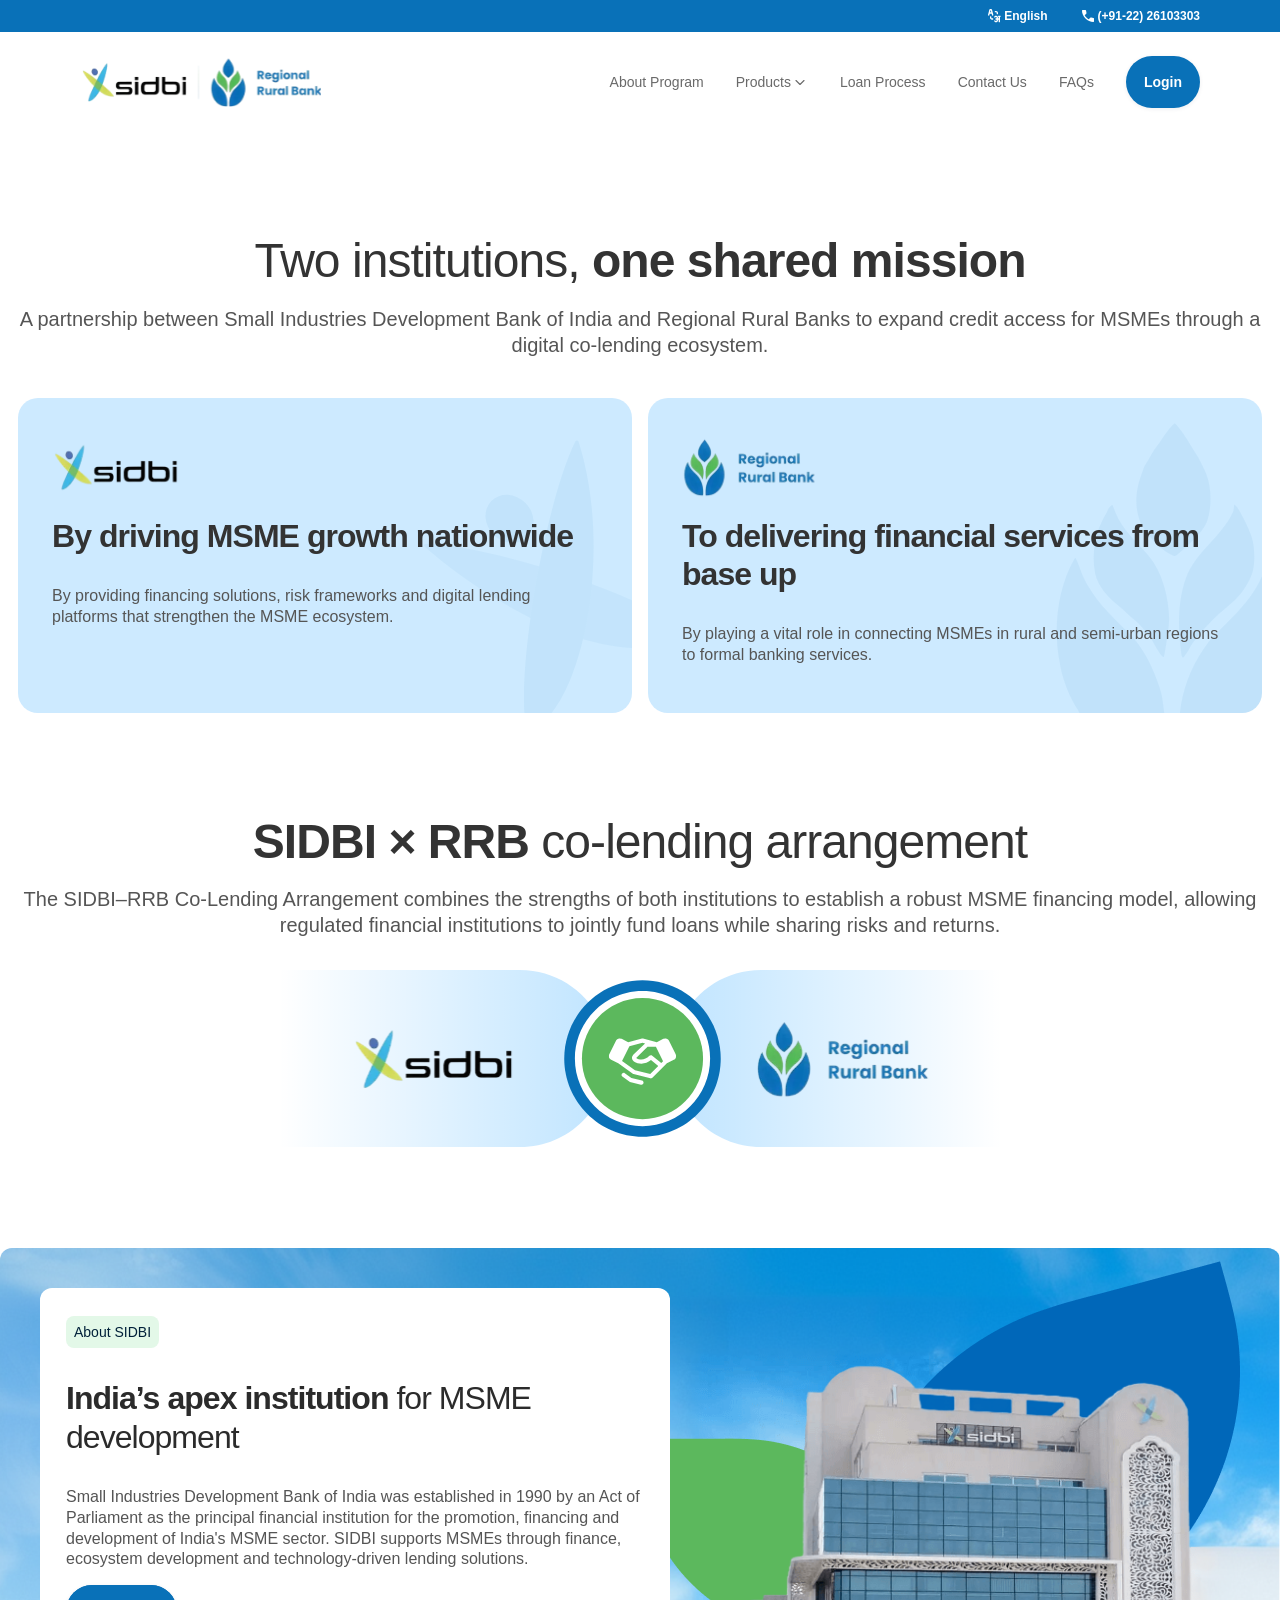
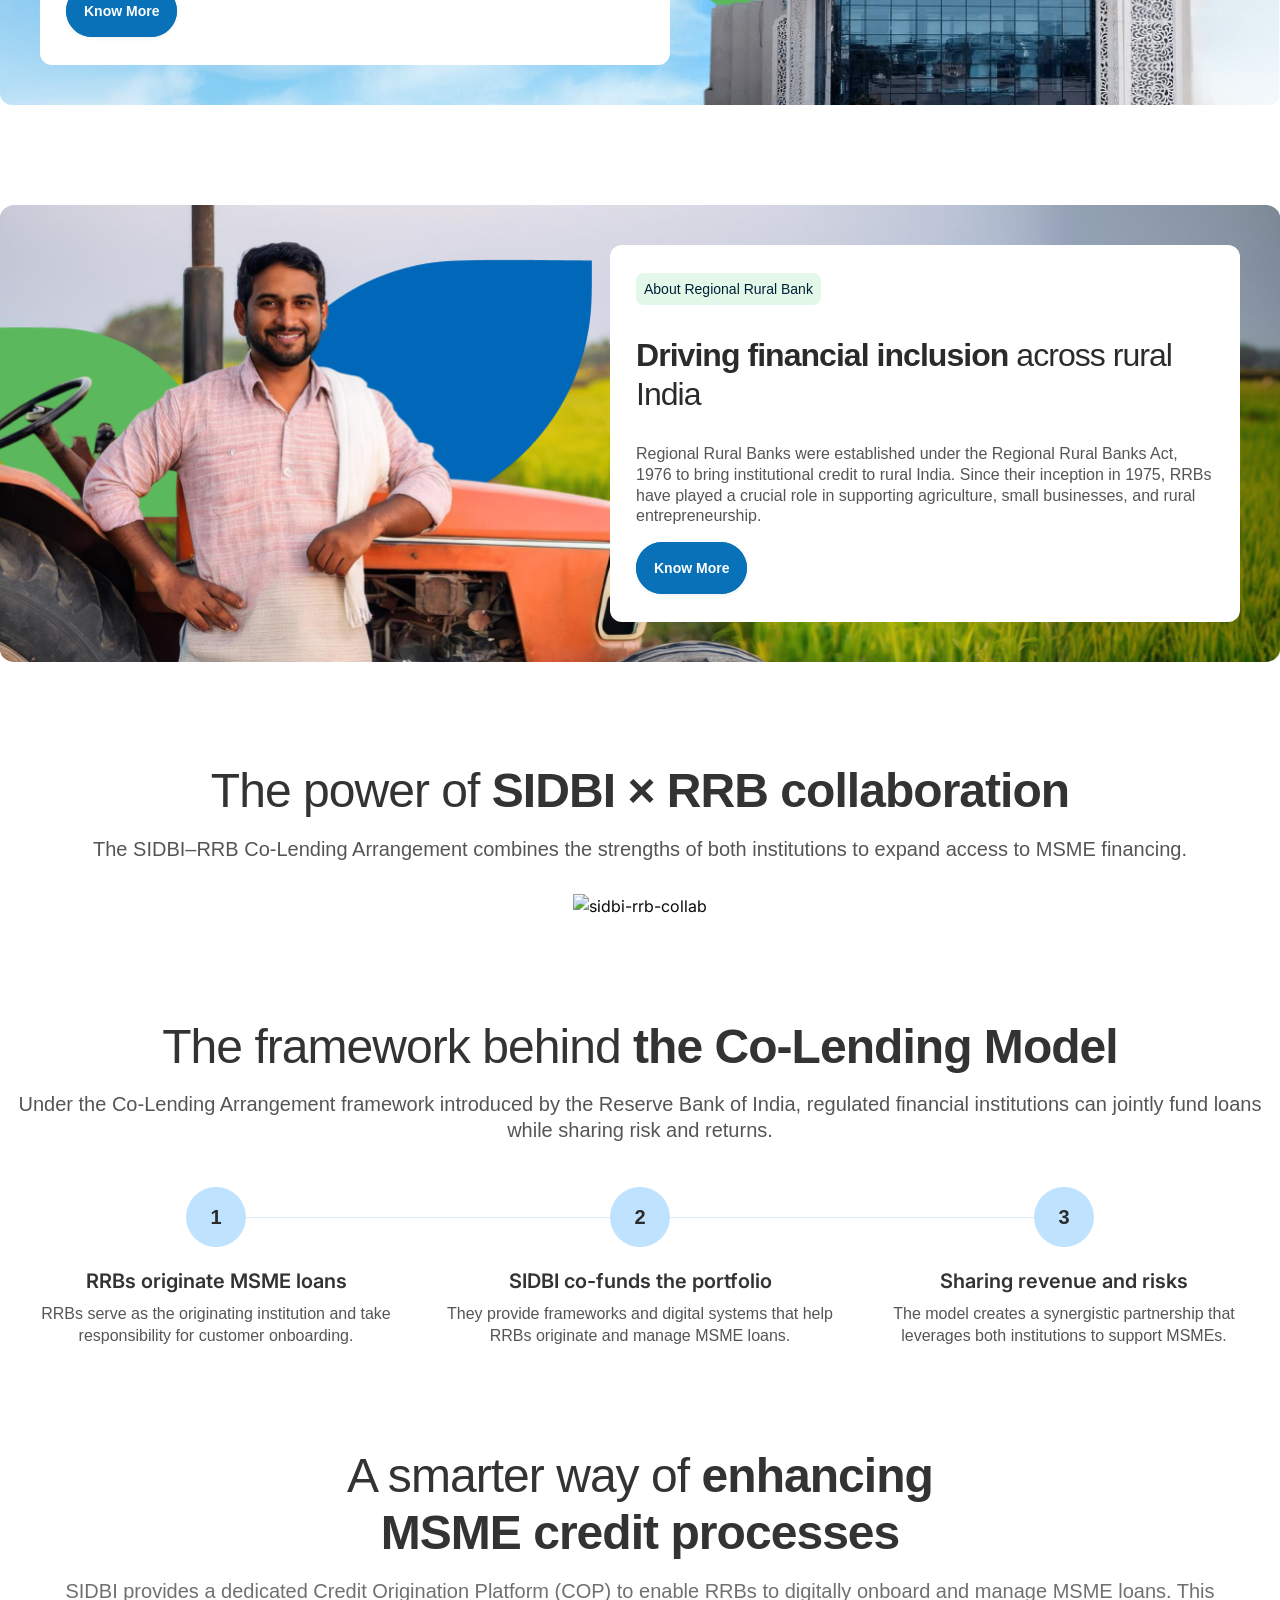
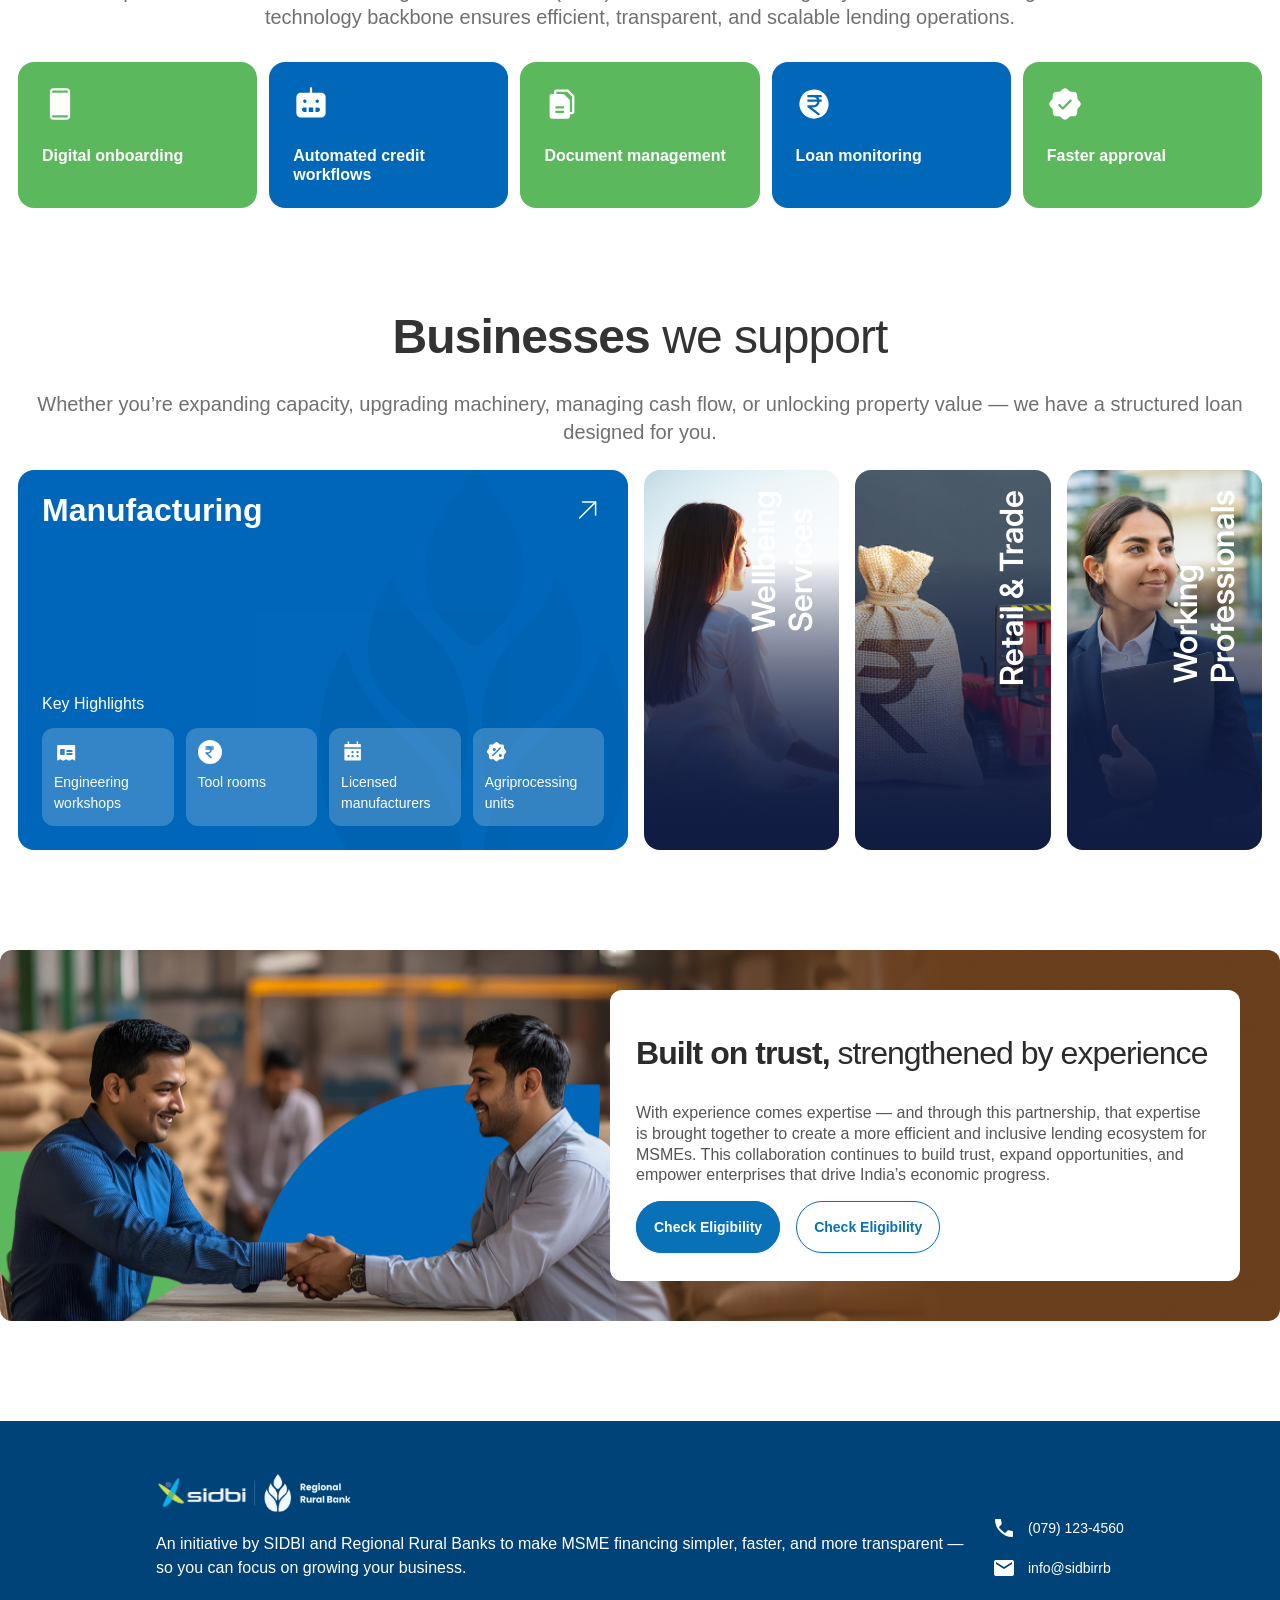
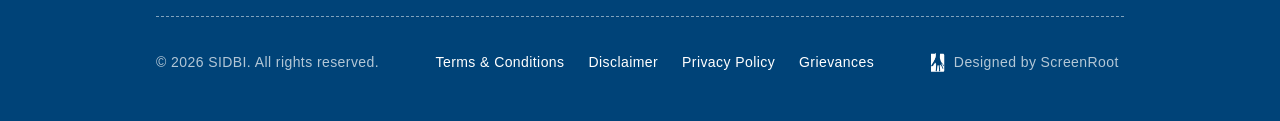
==== about.html @ fb18cc99 "Initial website files" ====
<!DOCTYPE html>
<html lang="en">

<head>
    <meta charset="UTF-8" />
    <meta name="viewport" content="width=device-width, initial-scale=1.0" />
    <title>About Program | SIDBI & RRB Partnership</title>
    <link rel="stylesheet" href="./assets/index.css" />
</head>

<body>
    <div class="bg-white min-h-screen w-full flex flex-col items-center overflow-x-hidden" data-name="1">
        <div class="bg-white overflow-clip w-full">
            <div class="bg-[#0971b8] w-full px-[80px] py-[6px] top-utility-bar">
                <div class="flex gap-[32px] items-center justify-end">
                    <div class="content-stretch flex gap-[2px] items-center relative shrink-0">
                        <div class="relative shrink-0 size-[16px]" data-name="uil:language">
                            <img src="./assets/images/uil_language.svg" alt="language"
                                class="w-full h-full object-cover">
                        </div>
                        <p
                            class="font-[&#x27;Inter:Semi_Bold&#x27;,sans-serif] font-semibold leading-[20px] not-italic relative shrink-0 text-[12px] text-right text-white whitespace-nowrap">
                            English</p>
                    </div>
                    <div class="content-stretch flex gap-[2px] items-center relative shrink-0">
                        <div class="relative shrink-0 size-[16px]" data-name="material-symbols:call">
                            <img src="./assets/images/call.svg" alt="call" class="w-full h-full object-cover">
                        </div>
                        <a href="callto:+912226103303"
                            class="font-[&#x27;Inter:Semi_Bold&#x27;,sans-serif] font-semibold leading-[20px] not-italic relative shrink-0 text-[12px] text-right text-white whitespace-nowrap">
                            (+91-22) 26103303</a>
                    </div>
                </div>
            </div>

            <div
                class="bg-white content-stretch flex flex-col items-start overflow-clip px-[80px] py-[20px] w-full desktop-navbar">
                <div class="content-stretch flex items-center justify-between relative shrink-0 w-full">
                    <a href="./index.html" aria-label="Home" class="h-[60px] relative shrink-0 w-[241.364px]" data-name="image 110">
                        <div class="absolute inset-0 overflow-hidden pointer-events-none"><img alt=""
                                class="absolute h-full left-[-9.25%] max-w-none top-0 w-[120.23%]"
                                src="./assets/images/header-logo.svg" />
                        </div>
                    </a>
                    <div class="content-stretch flex gap-[32px] items-center relative shrink-0">
                        <div class="content-stretch flex gap-[32px] items-center opacity-70 relative shrink-0"
                            data-name="Nav List">
                            <a class="content-stretch flex gap-[6px] items-center relative shrink-0" data-name="Link"
                                href="./about.html">
                                <p
                                    class="font-[&#x27;Inter:Medium&#x27;,sans-serif] font-medium leading-[22px] not-italic relative shrink-0 text-[#2b2b2b] text-[14px] text-center whitespace-nowrap">
                                    About Program</p>
                            </a>
                            <div class="content-stretch flex gap-[2px] items-center relative shrink-0" data-name="Link">
                                <p
                                    class="font-[&#x27;Inter:Medium&#x27;,sans-serif] font-medium leading-[22px] not-italic relative shrink-0 text-[#2b2b2b] text-[14px] text-center whitespace-nowrap">
                                    Products</p>
                                <div class="relative shrink-0 size-[15px]" data-name="Line Rounded/Chevron down"><svg
                                        class="absolute block size-full" fill="none" preserveAspectRatio="none"
                                        viewBox="0 0 15 15">
                                        <g id="Line Rounded/Chevron down">
                                            <path d="M11 5.5L7 9.5L3 5.5" id="Chevron down"
                                                stroke="var(--stroke-0, #2B2B2B)" stroke-linecap="round"
                                                stroke-linejoin="round" stroke-width="1.125"></path>
                                        </g>
                                    </svg></div>
                            </div>
                            <div class="content-stretch flex gap-[6px] items-center relative shrink-0" data-name="Link">
                                <p
                                    class="font-[&#x27;Inter:Medium&#x27;,sans-serif] font-medium leading-[22px] not-italic relative shrink-0 text-[#2b2b2b] text-[14px] text-center whitespace-nowrap">
                                    Loan Process</p>
                            </div>
                            <a class="content-stretch flex gap-[6px] items-center relative shrink-0" data-name="Link" href="./contact.html">
                                <p
                                    class="font-[&#x27;Inter:Medium&#x27;,sans-serif] font-medium leading-[22px] not-italic relative shrink-0 text-[#2b2b2b] text-[14px] text-center whitespace-nowrap">
                                    Contact Us</p>
                            </a>
                            <a class="content-stretch flex gap-[6px] items-center relative shrink-0" data-name="Link" href="./faq.html">
                                <p
                                    class="font-[&#x27;Inter:Medium&#x27;,sans-serif] font-medium leading-[22px] not-italic relative shrink-0 text-[#2b2b2b] text-[14px] text-center whitespace-nowrap">
                                    FAQs</p>
                            </a>
                        </div>
                        <div class="bg-[#0971b8] content-stretch flex gap-[3px] items-center justify-center px-[18px] py-[16px] relative rounded-[100px] shadow-[0px_1px_4px_0px_rgba(25,33,61,0.08)] shrink-0"
                            data-name="Primary Button">
                            <p
                                class="font-[&#x27;Inter:Semi_Bold&#x27;,sans-serif] font-semibold leading-[20px] not-italic relative shrink-0 text-[14px] text-center text-white whitespace-nowrap">
                                Login</p>
                        </div>
                    </div>
                </div>
            </div>

            <div class="bg-white w-full mobile-navbar">
                <div class="mobile-navbar-inner">
                    <button class="mobile-menu-btn" id="mobileMenuBtn" type="button" aria-label="Open navigation menu">
                        <img src="./assets/images/list-bar.svg" alt="" aria-hidden="true">
                    </button>
                    <div class="mobile-brand">
                        <a href="./index.html" aria-label="Home">
                            <img src="./assets/images/header-logo.svg" alt="SIDBI and Regional Rural Bank">
                        </a>
                    </div>
                    <button class="mobile-login-btn" type="button">Login</button>
                </div>
            </div>

            <div class="mobile-drawer-overlay" id="mobileDrawerOverlay"></div>
            <aside class="mobile-drawer" id="mobileDrawer" aria-hidden="true">
                <div class="mobile-drawer-header">
                    <p>Menu</p>
                    <button class="mobile-drawer-close" id="mobileDrawerClose" type="button"
                        aria-label="Close navigation menu">x</button>
                </div>
                <nav class="mobile-drawer-nav">
                    <a href="./about.html">About Program</a>
                    <a href="#">Products</a>
                    <a href="#">Loan Process</a>
                    <a href="./contact.html">Contact Us</a>
                    <a href="./faq.html">FAQs</a>
                </nav>
            </aside>

            <section class="about-mission-section">
                <div class="about-mission-inner">
                    <h1
                        class="font-[&#x27;Inter:Regular&#x27;,sans-serif] font-normal leading-[1.2] text-[#333] text-[48px] tracking-[-0.96px] max-w-[1066px] text-center mx-auto">
                        Two institutions, <span class="font-[&#x27;Inter:Semi_Bold&#x27;,sans-serif] font-semibold">one
                            shared mission</span>
                    </h1>
                    <p
                        class="font-[&#x27;Inter:Regular&#x27;,sans-serif] font-normal leading-[1.3] text-[#555] text-[20px] max-w-[1066px] text-center mx-auto mt-[16px]">
                        A partnership between Small Industries Development Bank of India and Regional Rural Banks to
                        expand credit
                        access for MSMEs through a digital co-lending ecosystem.
                    </p>

                    <div class="about-mission-cards">
                        <article class="about-mission-card about-mission-card-sidbi">
                            <img src="./assets/images/about/sidbi-logo.svg" alt="SIDBI logo" class="about-mission-logo">
                            <h2
                                class="font-[&#x27;Inter:Semi_Bold&#x27;,sans-serif] font-semibold leading-[1.2] text-[#333] text-[32px] tracking-[-0.96px] mt-[30px]">
                                By driving MSME growth nationwide
                            </h2>
                            <p
                                class="font-[&#x27;Inter:Regular&#x27;,sans-serif] font-normal leading-[1.3] text-[#555] text-[16px] mt-[16px]">
                                By providing financing solutions, risk frameworks and digital lending platforms that
                                strengthen the
                                MSME ecosystem.
                            </p>
                        </article>

                        <article class="about-mission-card about-mission-card-rrb">
                            <img src="./assets/images/about/rural-logo.svg" alt="Regional Rural Bank logo"
                                class="about-mission-logo">
                            <h2
                                class="font-[&#x27;Inter:Semi_Bold&#x27;,sans-serif] font-semibold leading-[1.2] text-[#333] text-[32px] tracking-[-0.96px] mt-[30px]">
                                To delivering financial services from base up
                            </h2>
                            <p
                                class="font-[&#x27;Inter:Regular&#x27;,sans-serif] font-normal leading-[1.3] text-[#555] text-[16px] mt-[16px]">
                                By playing a vital role in connecting MSMEs in rural and semi-urban regions to formal
                                banking services.
                            </p>
                        </article>
                    </div>
                </div>
            </section>
            <section class="about-mission-section">
                <div class="about-mission-inner">
                    <h1
                        class="font-[&#x27;Inter:Regular&#x27;,sans-serif] font-normal leading-[1.2] text-[#333] text-[48px] tracking-[-0.96px] max-w-[1066px] text-center mx-auto">
                        <span class="font-[&#x27;Inter:Semi_Bold&#x27;,sans-serif] font-semibold">SIDBI × RRB</span>
                        co-lending arrangement
                    </h1>
                    <p
                        class="font-[&#x27;Inter:Regular&#x27;,sans-serif] font-normal leading-[1.3] text-[#555] text-[20px] max-w-[1066px] text-center mx-auto mt-[16px]">
                        The SIDBI–RRB Co-Lending Arrangement combines the strengths of both institutions to establish a
                        robust MSME financing model, allowing regulated financial institutions to jointly fund loans
                        while sharing risks and returns.
                    </p>
                    <div class="w-full h-full flex justify-center mt-[32px]">
                        <img src="./assets/images/about/sidbi-rrb.svg" alt="sidbi-rrb" class="">
                    </div>
                </div>
            </section>

            <!-- apex section -->
            <section class="about-apex-section">
                <div class="about-apex-inner">
                    <article class="about-apex-card">
                        <div
                            class="bg-[#e3f8e8] content-stretch flex flex-col items-center justify-center p-[8px] relative rounded-[8px] shrink-0">
                            <div class="content-stretch flex items-center relative shrink-0">
                                <p
                                    class="font-[&#x27;Inter:Medium&#x27;,sans-serif] font-medium leading-[normal] not-italic relative shrink-0 text-[#002039] text-[14px] whitespace-nowrap">
                                    About SIDBI</p>
                            </div>
                        </div>
                        <h2
                            class="hero-title font-[&#x27;Inter:Semi_Bold&#x27;,sans-serif]  leading-[1.2] relative shrink-0 text-[#2b2b2b] text-[32px] tracking-[-0.96px] w-full mt-[16px]">
                            <span class="font-semibold">India’s apex institution</span> for MSME development
                        </h2>
                        <p
                            class="hero-subtitle font-[&#x27;Inter:Regular&#x27;,sans-serif] font-normal leading-[1.3] relative shrink-0 text-[#555] text-[16px] w-full mt-[16px]">
                            Small Industries Development Bank of India was established in 1990 by an Act of Parliament
                            as the
                            principal financial institution for the promotion, financing and development of India&apos;s
                            MSME sector.
                            SIDBI supports MSMEs through finance, ecosystem development and technology-driven lending
                            solutions.
                        </p>
                        <a href="#"
                            class="bg-[#0971b8] content-stretch flex gap-[3px] items-center justify-center px-[18px] py-[16px] relative rounded-[100px] shrink-0 mt-[24px]"
                            data-name="Primary Button">
                            <div aria-hidden="true"
                                class="absolute border border-[#0971b8] border-solid inset-0 pointer-events-none rounded-[100px] shadow-[0px_1px_4px_0px_rgba(25,33,61,0.08)]">
                            </div>
                            <p
                                class="font-[&#x27;Inter:Semi_Bold&#x27;,sans-serif] font-semibold leading-[20px] not-italic relative shrink-0 text-[14px] text-center text-white whitespace-nowrap">
                                Know More</p>
                        </a>
                    </article>
                </div>
            </section>
            <section class="about-apex-section">
                <div class="about-apex-inner about-apex-inner-end driving-section">
                    <article class="about-apex-card">
                        <div
                            class="bg-[#e3f8e8] content-stretch flex flex-col items-center justify-center p-[8px] relative rounded-[8px] shrink-0">
                            <div class="content-stretch flex items-center relative shrink-0">
                                <p
                                    class="font-[&#x27;Inter:Medium&#x27;,sans-serif] font-medium leading-[normal] not-italic relative shrink-0 text-[#002039] text-[14px] whitespace-nowrap">
                                    About Regional Rural Bank</p>
                            </div>
                        </div>
                        <h2
                            class="hero-title font-[&#x27;Inter:Semi_Bold&#x27;,sans-serif] leading-[1.2] relative shrink-0 text-[#2b2b2b] text-[32px] tracking-[-0.96px] w-full mt-[16px]">
                            <span class="font-semibold">Driving financial inclusion</span> across rural India
                        </h2>
                        <p
                            class="hero-subtitle font-[&#x27;Inter:Regular&#x27;,sans-serif] font-normal leading-[1.3] relative shrink-0 text-[#555] text-[16px] w-full mt-[16px]">
                            Regional Rural Banks were established under the Regional Rural Banks Act, 1976 to bring
                            institutional
                            credit to rural India. Since their inception in 1975, RRBs have played a crucial role in
                            supporting
                            agriculture, small businesses, and rural entrepreneurship.
                        </p>
                        <a href="#"
                            class="bg-[#0971b8] content-stretch flex gap-[3px] items-center justify-center px-[18px] py-[16px] relative rounded-[100px] shrink-0 mt-[24px]"
                            data-name="Primary Button">
                            <div aria-hidden="true"
                                class="absolute border border-[#0971b8] border-solid inset-0 pointer-events-none rounded-[100px] shadow-[0px_1px_4px_0px_rgba(25,33,61,0.08)]">
                            </div>
                            <p
                                class="font-[&#x27;Inter:Semi_Bold&#x27;,sans-serif] font-semibold leading-[20px] not-italic relative shrink-0 text-[14px] text-center text-white whitespace-nowrap">
                                Know More</p>
                        </a>
                    </article>
                </div>
            </section>

            <!-- rrb-collab -->
            <section class="about-mission-section">
                <div class="about-mission-inner">
                    <h1
                        class="font-[&#x27;Inter:Regular&#x27;,sans-serif] font-normal leading-[1.2] text-[#333] text-[48px] tracking-[-0.96px] max-w-[1066px] text-center mx-auto">
                        The power of <span class="font-[&#x27;Inter:Semi_Bold&#x27;,sans-serif] font-semibold">SIDBI ×
                            RRB collaboration</span>
                    </h1>
                    <p
                        class="font-[&#x27;Inter:Regular&#x27;,sans-serif] font-normal leading-[1.3] text-[#555] text-[20px] max-w-[1066px] text-center mx-auto mt-[16px]">
                        The SIDBI–RRB Co-Lending Arrangement combines the strengths of both institutions to expand
                        access to MSME financing.
                    </p>
                    <div class="w-full h-full flex justify-center mt-[32px]">
                        <img src="./assets/images/about/sidbi-rrb-collab.svg" alt="sidbi-rrb-collab" class="">
                    </div>
                </div>
            </section>

            <!-- co-lending-model -->
            <section class="about-mission-section">
                <div class="about-mission-inner">
                    <h1
                        class="font-[&#x27;Inter:Regular&#x27;,sans-serif] font-normal leading-[1.2] text-[#333] text-[48px] tracking-[-0.96px] max-w-[1066px] text-center mx-auto">
                        The framework behind <span
                            class="font-[&#x27;Inter:Semi_Bold&#x27;,sans-serif] font-semibold">the Co-Lending
                            Model</span>
                    </h1>
                    <p
                        class="font-[&#x27;Inter:Regular&#x27;,sans-serif] font-normal leading-[1.3] text-[#555] text-[20px] max-w-[1066px] text-center mx-auto mt-[16px]">
                        Under the Co-Lending Arrangement framework introduced by the Reserve Bank of India, regulated
                        financial institutions can jointly fund loans while sharing risk and returns.
                    </p>
                </div>
                <div class="about-mission-inner">
                    <div class="about-stepper">
                        <div class="about-stepper-track" aria-hidden="true"></div>

                        <div class="about-stepper-item">
                            <div class="about-stepper-dot">1</div>
                            <h3 class="about-stepper-title">RRBs originate MSME loans</h3>
                            <p class="about-stepper-text">
                                RRBs serve as the originating institution and take responsibility for customer
                                onboarding.
                            </p>
                        </div>

                        <div class="about-stepper-item">
                            <div class="about-stepper-dot">2</div>
                            <h3 class="about-stepper-title">SIDBI co-funds the portfolio</h3>
                            <p class="about-stepper-text">
                                They provide frameworks and digital systems that help RRBs originate and manage MSME
                                loans.
                            </p>
                        </div>

                        <div class="about-stepper-item">
                            <div class="about-stepper-dot">3</div>
                            <h3 class="about-stepper-title">Sharing revenue and risks</h3>
                            <p class="about-stepper-text">
                                The model creates a synergistic partnership that leverages both institutions to support
                                MSMEs.
                            </p>
                        </div>
                    </div>
                </div>
            </section>

            <!-- smarter-way -->
            <section class="about-mission-section">
                <div class="about-mission-inner about-tech-inner">
                    <h2
                        class="font-[&#x27;Inter:Regular&#x27;,sans-serif] font-normal leading-[1.2] text-[#333] text-[48px] tracking-[-0.96px] max-w-[1066px] text-center mx-auto">
                        A smarter way of <span
                            class="font-[&#x27;Inter:Semi_Bold&#x27;,sans-serif] font-semibold">enhancing <br
                                aria-hidden="true">MSME credit processes</span>
                    </h2>
                    <p
                        class="font-[&#x27;Inter:Regular&#x27;,sans-serif] font-normal leading-[1.3] text-[#707070] text-[20px] max-w-[1066px] text-center mx-auto mt-[16px]">
                        SIDBI provides a dedicated Credit Origination Platform (COP) to enable RRBs to digitally onboard
                        and
                        manage MSME loans. This technology backbone ensures efficient, transparent, and scalable lending
                        operations.
                    </p>

                    <div class="about-tech-grid w-full mt-[32px]">
                        <div class="initiative-card about-tech-card bg-[#5cb85d] rounded-[16px]">
                            <img src="./assets/images/about/mobile.svg" alt="Digital onboarding"
                                class="initiative-icon about-tech-icon" />
                            <div class="initiative-copy">
                                <p class="initiative-title">Digital onboarding</p>
                            </div>
                        </div>
                        <div class="initiative-card about-tech-card bg-[#0067b9] rounded-[16px]">
                            <img src="./assets/images/about/robot.svg" alt="Automated credit workflows"
                                class="initiative-icon about-tech-icon" />
                            <div class="initiative-copy">
                                <p class="initiative-title">Automated credit workflows</p>
                            </div>
                        </div>
                        <div class="initiative-card about-tech-card bg-[#5cb85d] rounded-[16px]">
                            <img src="./assets/images/about/files.svg" alt="Document management"
                                class="initiative-icon about-tech-icon" />
                            <div class="initiative-copy">
                                <p class="initiative-title">Document management</p>
                            </div>
                        </div>
                        <div class="initiative-card about-tech-card bg-[#0067b9] rounded-[16px]">
                            <img src="./assets/images/about/money.svg" alt="Loan monitoring"
                                class="initiative-icon about-tech-icon" />
                            <div class="initiative-copy">
                                <p class="initiative-title">Loan monitoring</p>
                            </div>
                        </div>
                        <div class="initiative-card about-tech-card bg-[#5cb85d] rounded-[16px]">
                            <img src="./assets/images/about/tick.svg" alt="Faster approval"
                                class="initiative-icon about-tech-icon" />
                            <div class="initiative-copy">
                                <p class="initiative-title">Faster approval</p>
                            </div>
                        </div>
                    </div>
                </div>
            </section>

            <!-- businesses-we-support -->
            <div class="w-full mt-[100px]">
                <div class="w-full max-w-[1440px] px-[18px] mx-auto flex flex-col gap-[24px]">
                    <div class="flex flex-col gap-[24px] items-center text-center not-italic">
                        <p
                            class="font-[&#x27;Inter:Semi_Bold&#x27;,sans-serif] font-semibold leading-[1.2] text-[#333] text-[48px] tracking-[-0.96px] max-w-[1066px]">
                            <span class="font-[&#x27;Inter:Bold&#x27;,sans-serif] font-bold">Businesses</span>
                            <span class="font-[&#x27;Inter:Regular&#x27;,sans-serif] font-normal"> we support</span>
                        </p>
                        <p
                            class="font-[&#x27;Inter:Medium&#x27;,sans-serif] font-medium leading-[1.4] text-[#707070] text-[20px] max-w-[1066px]">
                            Whether you’re expanding capacity, upgrading machinery, managing cash flow, or unlocking
                            property value
                            — we have a structured loan designed for you.
                        </p>
                    </div>

                    <div class="loan-products-grid">
                        <article class="loan-main-card">
                            <div class="loan-main-card-bg" aria-hidden="true"></div>
                            <p class="loan-main-collapsed-label">Manufacturing</p>
                            <div class="loan-main-card-content">
                                <div class="flex items-start justify-between gap-[16px]">
                                    <div>
                                        <p
                                            class="loan-main-title font-[&#x27;Inter:Semi_Bold&#x27;,sans-serif] font-semibold leading-none text-[48px] text-white">
                                            Manufacturing</p>
                                    </div>
                                    <img src="./assets/images/right-arrow.svg" alt="Arrow Up Right"
                                        class="size-[32px] shrink-0 mt-[8px]">
                                </div>

                                <div class="mt-[40px]">
                                    <p
                                        class="loan-main-key-title font-[&#x27;Inter:Regular&#x27;,sans-serif] font-normal text-[32px] text-white">
                                        Key Highlights</p>
                                    <div class="loan-main-highlights mt-[12px]">
                                        <div class="loan-highlight-item">
                                            <img src="./assets/images/loan-4.svg" alt="Highlight" class="size-[24px]">
                                            <p
                                                class="font-[&#x27;Inter:Medium&#x27;,sans-serif] font-medium text-[14px] text-white">
                                                Engineering
                                                workshops</p>
                                        </div>
                                        <div class="loan-highlight-item">
                                            <img src="./assets/images/loan-1.svg" alt="Highlight" class="size-[24px]">
                                            <p
                                                class="font-[&#x27;Inter:Medium&#x27;,sans-serif] font-medium text-[14px] text-white">
                                                Tool rooms
                                            </p>
                                        </div>
                                        <div class="loan-highlight-item">
                                            <img src="./assets/images/loan-2.svg" alt="Highlight" class="size-[24px]">
                                            <p
                                                class="font-[&#x27;Inter:Medium&#x27;,sans-serif] font-medium text-[14px] text-white">
                                                Licensed
                                                manufacturers</p>
                                        </div>
                                        <div class="loan-highlight-item">
                                            <img src="./assets/images/loan-3.svg" alt="Highlight" class="size-[24px]">
                                            <p
                                                class="font-[&#x27;Inter:Medium&#x27;,sans-serif] font-medium text-[14px] text-white">
                                                Agriprocessing
                                                units</p>
                                        </div>
                                    </div>
                                </div>
                            </div>
                        </article>

                        <article class="loan-side-card-new"
                            style="background-image:linear-gradient(to bottom, rgba(16,28,66,0) 23.511%, #101c42 99.765%), url('./assets/images/about/well-bg.png');">
                            <p>Wellbeing <br>Services</p>
                        </article>

                        <article class="loan-side-card-new"
                            style="background-image:linear-gradient(to bottom, rgba(16,28,66,0) 23.511%, #101c42 99.765%), url('./assets/images/about/retail-bg.png');">
                            <p>Retail &amp; Trade</p>
                        </article>

                        <article class="loan-side-card-new"
                            style="background-image:linear-gradient(to bottom, rgba(16,28,66,0) 23.511%, #101c42 99.765%), url('./assets/images/about/work-bg.png');">
                            <p>Working <br>Professionals</p>
                        </article>
                    </div>
                </div>
            </div>

            <!-- built -->

            <section class="about-apex-section">
                <div class="about-apex-inner about-apex-inner-end built-section">
                    <article class="about-apex-card">

                        <h2
                            class="hero-title font-[&#x27;Inter:Semi_Bold&#x27;,sans-serif] leading-[1.2] relative shrink-0 text-[#2b2b2b] text-[32px] tracking-[-0.96px] w-full mt-[16px]">
                            <span class="font-semibold">Built on trust,</span> strengthened by experience
                        </h2>
                        <p
                            class="hero-subtitle font-[&#x27;Inter:Regular&#x27;,sans-serif] font-normal leading-[1.3] relative shrink-0 text-[#555] text-[16px] w-full mt-[16px]">
                            With experience comes expertise — and through this partnership, that expertise is brought
                            together to create a more efficient and inclusive lending ecosystem for MSMEs. This
                            collaboration continues to build trust, expand opportunities, and empower enterprises that
                            drive India’s economic progress.
                        </p>
                        <div class="flex items-center justify-center gap-[16px]">
                            <a href="#"
                                class="bg-[#0971b8] content-stretch flex gap-[3px] items-center justify-center px-[18px] py-[16px] relative rounded-[100px] shrink-0 mt-[24px]"
                                data-name="Primary Button">
                                <div aria-hidden="true"
                                    class="absolute border border-[#0971b8] border-solid inset-0 pointer-events-none rounded-[100px] shadow-[0px_1px_4px_0px_rgba(25,33,61,0.08)]">
                                </div>
                                <p
                                    class="font-[&#x27;Inter:Semi_Bold&#x27;,sans-serif] font-semibold leading-[20px] not-italic relative shrink-0 text-[14px] text-center text-white whitespace-nowrap">
                                    Check Eligibility</p>
                            </a>
                            <a href="#"
                                class="bg-[white] text-[#0971b8] content-stretch flex gap-[3px] items-center justify-center px-[18px] py-[16px] relative rounded-[100px] shrink-0 mt-[24px]"
                                data-name="Primary Button">
                                <div aria-hidden="true"
                                    class="absolute border border-[#0971b8] border-solid inset-0 pointer-events-none rounded-[100px] shadow-[0px_1px_4px_0px_rgba(25,33,61,0.08)]">
                                </div>
                                <p
                                    class="font-[&#x27;Inter:Semi_Bold&#x27;,sans-serif] font-semibold leading-[20px] not-italic relative shrink-0 text-[14px] text-center  whitespace-nowrap">
                                    Check Eligibility</p>
                            </a>
                        </div>
                    </article>
                </div>
            </section>



            <footer class=" mt-[100px] site-footer">
                <div class="site-footer-inner">
                    <div class="site-footer-top">
                        <div class="site-footer-brand">
                            <img src="./assets/images/footer-logo.svg" alt="logo" class="site-footer-logo">
                            <p class="site-footer-description">
                                An initiative by SIDBI and Regional Rural Banks to make MSME financing simpler, faster,
                                and more
                                transparent — so you can focus on growing your business.
                            </p>
                        </div>
                        <div class="site-footer-contact">
                            <div class="site-footer-contact-item">
                                <img src="./assets/images/call.svg" alt="call" class="size-[24px]">
                                <a href="callto:+91791234560" class="site-footer-contact-text">(079) 123-4560</a>
                            </div>
                            <div class="site-footer-contact-item">
                                <img src="./assets/images/mail.svg" alt="email" class="size-[24px]">
                                <a href="mailto:info@sidbirrb" class="site-footer-contact-text">info@sidbirrb</a>
                            </div>
                        </div>
                    </div>

                    <div class="site-footer-divider" aria-hidden="true"></div>

                    <div class="site-footer-bottom">
                        <p class="site-footer-meta">© 2026 SIDBI. All rights reserved.</p>
                        <div class="site-footer-links">
                            <p>Terms &amp; Conditions</p>
                            <p>Disclaimer</p>
                            <p>Privacy Policy</p>
                            <p>Grievances</p>
                        </div>
                        <div class="site-footer-credit">
                            <div class="h-[18.827px] w-[14.252px]">
                                <img src="./assets/images/sr.svg" alt="sr" class="w-full h-full object-cover">
                            </div>
                            <p class="site-footer-meta">Designed by ScreenRoot</p>
                        </div>
                    </div>
                </div>
            </footer>
        </div>
    </div>
    <script>
        (function () {
            var grid = document.querySelector(".loan-products-grid");
            if (!grid) return;

            var mainCard = grid.querySelector(".loan-main-card");
            var sideCards = Array.prototype.slice.call(grid.querySelectorAll(".loan-side-card-new"));
            var mainContent = mainCard ? mainCard.querySelector(".loan-main-card-content") : null;

            if (!mainCard || !mainContent || !sideCards.length) return;

            grid.classList.add("active-1");

            function clearSideStates() {
                sideCards.forEach(function (card) {
                    card.classList.remove("side-expanded");
                    var clone = card.querySelector(".loan-main-card-content--clone");
                    if (clone) clone.remove();
                    var bg = card.querySelector(".loan-main-card-bg");
                    if (bg) bg.remove();
                });
            }

            function setActive(idx) {
                grid.classList.remove("active-1", "active-2", "active-3", "active-4");
                grid.classList.add("active-" + idx);
            }

            function expandSide(card, sideIndex) {
                clearSideStates();
                setActive(sideIndex + 2);

                mainCard.classList.add("collapsed");
                card.classList.add("side-expanded");

                var bg = document.createElement("div");
                bg.className = "loan-main-card-bg";
                card.appendChild(bg);

                var clone = mainContent.cloneNode(true);
                clone.classList.add("loan-main-card-content--clone");

                var titleNode = clone.querySelector(".loan-main-title");
                var hoveredTitleNode = card.querySelector("p");
                if (titleNode && hoveredTitleNode) {
                    titleNode.textContent = hoveredTitleNode.textContent.replace(/\s+/g, " ").trim();
                }

                card.appendChild(clone);
            }

            function resetAll() {
                clearSideStates();
                setActive(1);
                mainCard.classList.remove("collapsed");
            }

            sideCards.forEach(function (card, idx) {
                card.setAttribute("tabindex", "0");
                card.addEventListener("mouseenter", function () {
                    expandSide(card, idx);
                });
                card.addEventListener("focus", function () {
                    expandSide(card, idx);
                });
            });

            mainCard.addEventListener("mouseenter", resetAll);
            mainCard.addEventListener("focus", resetAll);
            grid.addEventListener("mouseleave", resetAll);

            document.addEventListener("keydown", function (e) {
                if (e.key === "Escape") resetAll();
            });
        })();
    </script>
</body>

</html>
---- assets/index.css ----
@import"https://fonts.googleapis.com/css2?family=Inter:wght@400;500;600;700;800&display=swap";

/*! tailwindcss v4.1.12 | MIT License | https://tailwindcss.com */
@layer properties {
    @supports (((-webkit-hyphens:none)) and (not (margin-trim:inline))) or ((-moz-orient:inline) and (not (color:rgb(from red r g b)))) {

        *,
        :before,
        :after,
        ::backdrop {
            --tw-translate-x: 0;
            --tw-translate-y: 0;
            --tw-translate-z: 0;
            --tw-scale-x: 1;
            --tw-scale-y: 1;
            --tw-scale-z: 1;
            --tw-rotate-x: initial;
            --tw-rotate-y: initial;
            --tw-rotate-z: initial;
            --tw-skew-x: initial;
            --tw-skew-y: initial;
            --tw-space-x-reverse: 0;
            --tw-border-style: solid;
            --tw-gradient-position: initial;
            --tw-gradient-from: #0000;
            --tw-gradient-via: #0000;
            --tw-gradient-to: #0000;
            --tw-gradient-stops: initial;
            --tw-gradient-via-stops: initial;
            --tw-gradient-from-position: 0%;
            --tw-gradient-via-position: 50%;
            --tw-gradient-to-position: 100%;
            --tw-leading: initial;
            --tw-font-weight: initial;
            --tw-tracking: initial;
            --tw-ordinal: initial;
            --tw-slashed-zero: initial;
            --tw-numeric-figure: initial;
            --tw-numeric-spacing: initial;
            --tw-numeric-fraction: initial;
            --tw-shadow: 0 0 #0000;
            --tw-shadow-color: initial;
            --tw-shadow-alpha: 100%;
            --tw-inset-shadow: 0 0 #0000;
            --tw-inset-shadow-color: initial;
            --tw-inset-shadow-alpha: 100%;
            --tw-ring-color: initial;
            --tw-ring-shadow: 0 0 #0000;
            --tw-inset-ring-color: initial;
            --tw-inset-ring-shadow: 0 0 #0000;
            --tw-ring-inset: initial;
            --tw-ring-offset-width: 0px;
            --tw-ring-offset-color: #fff;
            --tw-ring-offset-shadow: 0 0 #0000;
            --tw-outline-style: solid;
            --tw-backdrop-blur: initial;
            --tw-backdrop-brightness: initial;
            --tw-backdrop-contrast: initial;
            --tw-backdrop-grayscale: initial;
            --tw-backdrop-hue-rotate: initial;
            --tw-backdrop-invert: initial;
            --tw-backdrop-opacity: initial;
            --tw-backdrop-saturate: initial;
            --tw-backdrop-sepia: initial;
            --tw-duration: initial;
            --tw-ease: initial;
            --tw-content: "";
            --tw-animation-delay: 0s;
            --tw-animation-direction: normal;
            --tw-animation-duration: initial;
            --tw-animation-fill-mode: none;
            --tw-animation-iteration-count: 1;
            --tw-enter-blur: 0;
            --tw-enter-opacity: 1;
            --tw-enter-rotate: 0;
            --tw-enter-scale: 1;
            --tw-enter-translate-x: 0;
            --tw-enter-translate-y: 0;
            --tw-exit-blur: 0;
            --tw-exit-opacity: 1;
            --tw-exit-rotate: 0;
            --tw-exit-scale: 1;
            --tw-exit-translate-x: 0;
            --tw-exit-translate-y: 0
        }
    }
}

body {
    font-family: Inter, -apple-system, BlinkMacSystemFont, Segoe UI, Roboto, Oxygen, Ubuntu, Cantarell, Fira Sans, Droid Sans, Helvetica Neue, sans-serif
}

@layer theme {

    :root,
    :host {
        --font-sans: ui-sans-serif, system-ui, sans-serif, "Apple Color Emoji", "Segoe UI Emoji", "Segoe UI Symbol", "Noto Color Emoji";
        --font-mono: ui-monospace, SFMono-Regular, Menlo, Monaco, Consolas, "Liberation Mono", "Courier New", monospace;
        --color-gray-100: oklch(96.7% .003 264.542);
        --color-black: #000;
        --color-white: #fff;
        --spacing: .25rem;
        --container-sm: 24rem;
        --container-lg: 32rem;
        --text-xs: .75rem;
        --text-xs--line-height: calc(1/.75);
        --text-sm: .875rem;
        --text-sm--line-height: calc(1.25/.875);
        --text-base: 1rem;
        --text-base--line-height: 1.5;
        --text-lg: 1.125rem;
        --text-lg--line-height: calc(1.75/1.125);
        --text-xl: 1.25rem;
        --text-2xl: 1.5rem;
        --font-weight-light: 300;
        --font-weight-normal: 400;
        --font-weight-medium: 500;
        --font-weight-semibold: 600;
        --font-weight-bold: 700;
        --tracking-tight: -.025em;
        --tracking-widest: .1em;
        --leading-relaxed: 1.625;
        --radius-xs: .125rem;
        --ease-in-out: cubic-bezier(.4, 0, .2, 1);
        --animate-pulse: pulse 2s cubic-bezier(.4, 0, .6, 1)infinite;
        --aspect-video: 16/9;
        --default-transition-duration: .15s;
        --default-transition-timing-function: cubic-bezier(.4, 0, .2, 1);
        --default-font-family: var(--font-sans);
        --default-mono-font-family: var(--font-mono);
        --color-border: var(--border)
    }
}

@layer base {

    *,
    :after,
    :before,
    ::backdrop {
        box-sizing: border-box;
        border: 0 solid;
        margin: 0;
        padding: 0
    }

    ::file-selector-button {
        box-sizing: border-box;
        border: 0 solid;
        margin: 0;
        padding: 0
    }

    html,
    :host {
        -webkit-text-size-adjust: 100%;
        -moz-tab-size: 4;
        tab-size: 4;
        line-height: 1.5;
        font-family: var(--default-font-family, ui-sans-serif, system-ui, sans-serif, "Apple Color Emoji", "Segoe UI Emoji", "Segoe UI Symbol", "Noto Color Emoji");
        font-feature-settings: var(--default-font-feature-settings, normal);
        font-variation-settings: var(--default-font-variation-settings, normal);
        -webkit-tap-highlight-color: transparent
    }

    hr {
        height: 0;
        color: inherit;
        border-top-width: 1px
    }

    abbr:where([title]) {
        -webkit-text-decoration: underline dotted;
        text-decoration: underline dotted
    }

    h1,
    h2,
    h3,
    h4,
    h5,
    h6 {
        font-size: inherit;
        font-weight: inherit
    }

    a {
        color: inherit;
        -webkit-text-decoration: inherit;
        text-decoration: inherit
    }

    b,
    strong {
        font-weight: bolder
    }

    code,
    kbd,
    samp,
    pre {
        font-family: var(--default-mono-font-family, ui-monospace, SFMono-Regular, Menlo, Monaco, Consolas, "Liberation Mono", "Courier New", monospace);
        font-feature-settings: var(--default-mono-font-feature-settings, normal);
        font-variation-settings: var(--default-mono-font-variation-settings, normal);
        font-size: 1em
    }

    small {
        font-size: 80%
    }

    sub,
    sup {
        vertical-align: baseline;
        font-size: 75%;
        line-height: 0;
        position: relative
    }

    sub {
        bottom: -.25em
    }

    sup {
        top: -.5em
    }

    table {
        text-indent: 0;
        border-color: inherit;
        border-collapse: collapse
    }

    :-moz-focusring {
        outline: auto
    }

    progress {
        vertical-align: baseline
    }

    summary {
        display: list-item
    }

    ol,
    ul,
    menu {
        list-style: none
    }

    img,
    svg,
    video,
    canvas,
    audio,
    iframe,
    embed,
    object {
        vertical-align: middle;
        display: block
    }

    img,
    video {
        max-width: 100%;
        height: auto
    }

    button,
    input,
    select,
    optgroup,
    textarea {
        font: inherit;
        font-feature-settings: inherit;
        font-variation-settings: inherit;
        letter-spacing: inherit;
        color: inherit;
        opacity: 1;
        background-color: #0000;
        border-radius: 0
    }

    ::file-selector-button {
        font: inherit;
        font-feature-settings: inherit;
        font-variation-settings: inherit;
        letter-spacing: inherit;
        color: inherit;
        opacity: 1;
        background-color: #0000;
        border-radius: 0
    }

    :where(select:is([multiple], [size])) optgroup {
        font-weight: bolder
    }

    :where(select:is([multiple], [size])) optgroup option {
        padding-inline-start: 20px
    }

    ::file-selector-button {
        margin-inline-end: 4px
    }

    ::placeholder {
        opacity: 1
    }

    @supports (not ((-webkit-appearance:-apple-pay-button))) or (contain-intrinsic-size:1px) {
        ::placeholder {
            color: currentColor
        }

        @supports (color:color-mix(in lab, red, red)) {
            ::placeholder {
                color: color-mix(in oklab, currentcolor 50%, transparent)
            }
        }
    }

    textarea {
        resize: vertical
    }

    ::-webkit-search-decoration {
        -webkit-appearance: none
    }

    ::-webkit-date-and-time-value {
        min-height: 1lh;
        text-align: inherit
    }

    ::-webkit-datetime-edit {
        display: inline-flex
    }

    ::-webkit-datetime-edit-fields-wrapper {
        padding: 0
    }

    ::-webkit-datetime-edit {
        padding-block: 0
    }

    ::-webkit-datetime-edit-year-field {
        padding-block: 0
    }

    ::-webkit-datetime-edit-month-field {
        padding-block: 0
    }

    ::-webkit-datetime-edit-day-field {
        padding-block: 0
    }

    ::-webkit-datetime-edit-hour-field {
        padding-block: 0
    }

    ::-webkit-datetime-edit-minute-field {
        padding-block: 0
    }

    ::-webkit-datetime-edit-second-field {
        padding-block: 0
    }

    ::-webkit-datetime-edit-millisecond-field {
        padding-block: 0
    }

    ::-webkit-datetime-edit-meridiem-field {
        padding-block: 0
    }

    ::-webkit-calendar-picker-indicator {
        line-height: 1
    }

    :-moz-ui-invalid {
        box-shadow: none
    }

    button,
    input:where([type=button], [type=reset], [type=submit]) {
        -webkit-appearance: button;
        -moz-appearance: button;
        appearance: button
    }

    ::file-selector-button {
        -webkit-appearance: button;
        -moz-appearance: button;
        appearance: button
    }

    ::-webkit-inner-spin-button {
        height: auto
    }

    ::-webkit-outer-spin-button {
        height: auto
    }

    [hidden]:where(:not([hidden=until-found])) {
        display: none !important
    }

    * {
        border-color: var(--border);
        outline-color: var(--ring)
    }

    @supports (color:color-mix(in lab, red, red)) {
        * {
            outline-color: color-mix(in oklab, var(--ring)50%, transparent)
        }
    }

    body {
        background-color: var(--background);
        color: var(--foreground)
    }

    html {
        font-size: var(--font-size)
    }

    h1 {
        font-size: var(--text-2xl);
        font-weight: var(--font-weight-medium);
        line-height: 1.5
    }

    h2 {
        font-size: var(--text-xl);
        font-weight: var(--font-weight-medium);
        line-height: 1.5
    }

    h3 {
        font-size: var(--text-lg);
        font-weight: var(--font-weight-medium);
        line-height: 1.5
    }

    h4,
    label,
    button {
        font-size: var(--text-base);
        font-weight: var(--font-weight-medium);
        line-height: 1.5
    }

    input {
        font-size: var(--text-base);
        font-weight: var(--font-weight-normal);
        line-height: 1.5
    }
}

@layer components;

@layer utilities {
    .\@container\/card-header {
        container: card-header/inline-size
    }

    .pointer-events-none {
        pointer-events: none
    }

    .invisible {
        visibility: hidden
    }

    .sr-only {
        clip: rect(0, 0, 0, 0);
        white-space: nowrap;
        border-width: 0;
        width: 1px;
        height: 1px;
        margin: -1px;
        padding: 0;
        position: absolute;
        overflow: hidden
    }

    .absolute {
        position: absolute
    }

    .fixed {
        position: fixed
    }

    .relative {
        position: relative
    }

    .inset-0 {
        inset: calc(var(--spacing)*0)
    }

    .inset-\[-0\.5px_0\] {
        top: -.5px;
        right: 0;
        bottom: -.5px;
        left: 0
    }

    .inset-\[-0\.19\%_-0\.23\%_-0\.19\%_0\] {
        top: -.19%;
        right: -.23%;
        bottom: -.19%;
        left: 0
    }

    .inset-\[-0\.19\%_-0\.24\%_-0\.19\%_0\] {
        top: -.19%;
        right: -.24%;
        bottom: -.19%;
        left: 0
    }

    .inset-\[-0\.19\%_0_-0\.19\%_-0\.23\%\] {
        top: -.19%;
        right: 0;
        bottom: -.19%;
        left: -.23%
    }

    .inset-\[-1\.25\%_0_1\.25\%_0\] {
        top: -1.25%;
        right: 0;
        bottom: 1.25%;
        left: 0
    }

    .inset-\[-12\.34\%\] {
        top: -12.34%;
        right: -12.34%;
        bottom: -12.34%;
        left: -12.34%
    }

    .inset-\[0_2\.09\%_-16\.24\%_4\.3\%\] {
        top: 0;
        right: 2.09%;
        bottom: -16.24%;
        left: 4.3%
    }

    .inset-\[29\.84\%_38\.91\%_29\.83\%_39\.5\%\] {
        top: 29.84%;
        right: 38.91%;
        bottom: 29.83%;
        left: 39.5%
    }

    .inset-\[32\.58\%_40\.37\%_32\.57\%_40\.97\%\] {
        top: 32.58%;
        right: 40.37%;
        bottom: 32.57%;
        left: 40.97%
    }

    .inset-\[34\.4\%_41\.34\%_34\.38\%_41\.94\%\] {
        top: 34.4%;
        right: 41.34%;
        bottom: 34.38%;
        left: 41.94%
    }

    .inset-\[35\.63\%_45\.09\%_61\.19\%_44\.04\%\] {
        top: 35.63%;
        right: 45.09%;
        bottom: 61.19%;
        left: 44.04%
    }

    .inset-\[36\.54\%_48\.19\%_62\.09\%_47\.14\%\] {
        top: 36.54%;
        right: 48.19%;
        bottom: 62.09%;
        left: 47.14%
    }

    .inset-\[41\.33\%_45\.06\%_41\.32\%_45\.65\%\] {
        top: 41.33%;
        right: 45.06%;
        bottom: 41.32%;
        left: 45.65%
    }

    .inset-\[54\.78\%_2\.46\%_-4\.81\%_40\.26\%\] {
        top: 54.78%;
        right: 2.46%;
        bottom: -4.81%;
        left: 40.26%
    }

    .inset-\[68\.32\%_81\.88\%_-6\.47\%_-4\.71\%\] {
        top: 68.32%;
        right: 81.88%;
        bottom: -6.47%;
        left: -4.71%
    }

    .inset-x-0 {
        inset-inline: calc(var(--spacing)*0)
    }

    .inset-y-0 {
        inset-block: calc(var(--spacing)*0)
    }

    .-top-12 {
        top: calc(var(--spacing)*-12)
    }

    .top-0 {
        top: calc(var(--spacing)*0)
    }

    .top-1\.5 {
        top: calc(var(--spacing)*1.5)
    }

    .top-1\/2 {
        top: 50%
    }

    .top-3\.5 {
        top: calc(var(--spacing)*3.5)
    }

    .top-4 {
        top: calc(var(--spacing)*4)
    }

    .top-\[-0\.07px\] {
        top: -.07px
    }

    .top-\[-7\.69\%\] {
        top: -7.69%
    }

    .top-\[-19\.66\%\] {
        top: -19.66%
    }

    .top-\[-21\.26\%\] {
        top: -21.26%
    }

    .top-\[-24\.64\%\] {
        top: -24.64%
    }

    .top-\[0\.02\%\] {
        top: .02%
    }

    .top-\[1px\] {
        top: 1px
    }

    .top-\[4px\] {
        top: 4px
    }

    .top-\[8px\] {
        top: 8px
    }

    .top-\[32px\] {
        top: 32px
    }

    .top-\[36\.07px\] {
        top: 36.07px
    }

    .top-\[36px\] {
        top: 36px
    }

    .top-\[38px\] {
        top: 38px
    }

    .top-\[50\%\] {
        top: 50%
    }

    .top-\[60\%\] {
        top: 60%
    }

    .top-\[105\.42px\] {
        top: 105.42px
    }

    .top-\[116px\] {
        top: 116px
    }

    .top-\[147\.76px\] {
        top: 147.76px
    }

    .top-\[148\.72px\] {
        top: 148.72px
    }

    .top-\[218px\] {
        top: 218px
    }

    .top-\[1635\.08px\] {
        top: 1635.08px
    }

    .top-\[1740\.5px\] {
        top: 1740.5px
    }

    .top-\[1782\.84px\] {
        top: 1782.84px
    }

    .top-\[1783\.81px\] {
        top: 1783.81px
    }

    .top-\[calc\(50\%\+59\.5px\)\] {
        top: calc(50% + 59.5px)
    }

    .top-full {
        top: 100%
    }

    .-right-12 {
        right: calc(var(--spacing)*-12)
    }

    .right-0 {
        right: calc(var(--spacing)*0)
    }

    .right-1 {
        right: calc(var(--spacing)*1)
    }

    .right-2 {
        right: calc(var(--spacing)*2)
    }

    .right-3 {
        right: calc(var(--spacing)*3)
    }

    .right-4 {
        right: calc(var(--spacing)*4)
    }

    .right-\[0\.05px\] {
        right: .05px
    }

    .-bottom-12 {
        bottom: calc(var(--spacing)*-12)
    }

    .bottom-0 {
        bottom: calc(var(--spacing)*0)
    }

    .bottom-\[-112\.89px\] {
        bottom: -112.89px
    }

    .-left-12 {
        left: calc(var(--spacing)*-12)
    }

    .left-0 {
        left: calc(var(--spacing)*0)
    }

    .left-1 {
        left: calc(var(--spacing)*1)
    }

    .left-1\/2 {
        left: 50%
    }

    .left-2 {
        left: calc(var(--spacing)*2)
    }

    .left-\[-0\.83px\] {
        left: -.83px
    }

    .left-\[-2\.59\%\] {
        left: -2.59%
    }

    .left-\[-9\.25\%\] {
        left: -9.25%
    }

    .left-\[-17\.91\%\] {
        left: -17.91%
    }

    .left-\[-42\.79\%\] {
        left: -42.79%
    }

    .left-\[-47\.94\%\] {
        left: -47.94%
    }

    .left-\[-103\.5\%\] {
        left: -103.5%
    }

    .left-\[-114\.53\%\] {
        left: -114.53%
    }

    .left-\[-125\.66\%\] {
        left: -125.66%
    }

    .left-\[-172\.73\%\] {
        left: -172.73%
    }

    .left-\[26px\] {
        left: 26px
    }

    .left-\[27px\] {
        left: 27px
    }

    .left-\[28\.05px\] {
        left: 28.05px
    }

    .left-\[28px\] {
        left: 28px
    }

    .left-\[29px\] {
        left: 29px
    }

    .left-\[30px\] {
        left: 30px
    }

    .left-\[50\%\] {
        left: 50%
    }

    .left-\[77\.41px\] {
        left: 77.41px
    }

    .left-\[90px\] {
        left: 90px
    }

    .left-\[394px\] {
        left: 394px
    }

    .left-\[463\.03px\] {
        left: 463.03px
    }

    .left-\[1136px\] {
        left: 1136px
    }

    .left-\[calc\(16\.67\%\+107\.94px\)\] {
        left: calc(16.67% + 107.94px)
    }

    .left-\[calc\(25\%\+26\.34px\)\] {
        left: calc(25% + 26.34px)
    }

    .left-\[calc\(25\%\+65\.35px\)\] {
        left: calc(25% + 65.35px)
    }

    .left-\[calc\(50\%\+22\.25px\)\] {
        left: calc(50% + 22.25px)
    }

    .left-\[calc\(50\%\+90\.97px\)\] {
        left: calc(50% + 90.97px)
    }

    .left-\[calc\(50\%\+344\.44px\)\] {
        left: calc(50% + 344.44px)
    }

    .left-\[calc\(50\%\+353\.5px\)\] {
        left: calc(50% + 353.5px)
    }

    .left-\[calc\(50\%-0\.15px\)\] {
        left: calc(50% - .15px)
    }

    .left-\[calc\(50\%-197\.84px\)\] {
        left: calc(50% - 197.84px)
    }

    .left-\[calc\(50\%-360\.5px\)\] {
        left: calc(50% - 360.5px)
    }

    .isolate {
        isolation: isolate
    }

    .z-10 {
        z-index: 10
    }

    .z-20 {
        z-index: 20
    }

    .z-50 {
        z-index: 50
    }

    .z-\[1\] {
        z-index: 1
    }

    .col-1 {
        grid-column: 1
    }

    .col-start-2 {
        grid-column-start: 2
    }

    .row-1 {
        grid-row: 1
    }

    .row-span-2 {
        grid-row: span 2/span 2
    }

    .row-start-1 {
        grid-row-start: 1
    }

    .-mx-1 {
        margin-inline: calc(var(--spacing)*-1)
    }

    .mx-2 {
        margin-inline: calc(var(--spacing)*2)
    }

    .mx-3\.5 {
        margin-inline: calc(var(--spacing)*3.5)
    }

    .mx-auto {
        margin-inline: auto
    }

    .my-0\.5 {
        margin-block: calc(var(--spacing)*.5)
    }

    .my-1 {
        margin-block: calc(var(--spacing)*1)
    }

    .my-8 {
        margin-block: calc(var(--spacing)*8)
    }

    .ms-\[24px\] {
        margin-inline-start: 24px
    }

    .-mt-4 {
        margin-top: calc(var(--spacing)*-4)
    }

    .mt-0 {
        margin-top: calc(var(--spacing)*0)
    }

    .mt-1\.5 {
        margin-top: calc(var(--spacing)*1.5)
    }

    .mt-2 {
        margin-top: calc(var(--spacing)*2)
    }

    .mt-4 {
        margin-top: calc(var(--spacing)*4)
    }

    .mt-\[12px\] {
        margin-top: 12px
    }
    .mt-\[16px\] {
        margin-top: 16px
    }

    .mt-\[32px\] {
        margin-top: 32px
    }

    .mt-\[70px\] {
        margin-top: 70px
    }

    .mt-\[100px\] {
        margin-top: 100px
    }

    .mt-\[106px\] {
        margin-top: 106px
    }

    .mt-\[133px\] {
        margin-top: 133px
    }

    .mt-\[136px\] {
        margin-top: 136px
    }

    .mt-\[168px\] {
        margin-top: 168px
    }

    .mt-\[172px\] {
        margin-top: 172px
    }

    .mt-\[392px\] {
        margin-top: 392px
    }

    .mt-\[397px\] {
        margin-top: 397px
    }

    .mt-\[508px\] {
        margin-top: 508px
    }

    .mt-auto {
        margin-top: auto
    }

    .mt-px {
        margin-top: 1px
    }

    .mb-0 {
        margin-bottom: calc(var(--spacing)*0)
    }

    .-ml-4 {
        margin-left: calc(var(--spacing)*-4)
    }

    .ml-0 {
        margin-left: calc(var(--spacing)*0)
    }

    .ml-1 {
        margin-left: calc(var(--spacing)*1)
    }

    .ml-\[2\.14px\] {
        margin-left: 2.14px
    }

    .ml-\[12px\] {
        margin-left: 12px
    }

    .ml-\[31\.56px\] {
        margin-left: 31.56px
    }

    .ml-\[31\.99px\] {
        margin-left: 31.99px
    }

    .ml-\[100\.04px\] {
        margin-left: 100.04px
    }

    .ml-\[100px\] {
        margin-left: 100px
    }

    .ml-\[101px\] {
        margin-left: 101px
    }

    .ml-\[314\.99px\] {
        margin-left: 314.99px
    }

    .ml-\[505px\] {
        margin-left: 505px
    }

    .ml-\[571\.1px\] {
        margin-left: 571.1px
    }

    .ml-\[650\.1px\] {
        margin-left: 650.1px
    }

    .ml-\[868\.1px\] {
        margin-left: 868.1px
    }

    .ml-\[975px\] {
        margin-left: 975px
    }

    .ml-\[1084\.06px\] {
        margin-left: 1084.06px
    }

    .ml-auto {
        margin-left: auto
    }

    .ml-px {
        margin-left: 1px
    }

    .line-clamp-1 {
        -webkit-line-clamp: 1;
        -webkit-box-orient: vertical;
        display: -webkit-box;
        overflow: hidden
    }

    .block {
        display: block
    }

    .contents {
        display: contents
    }

    .flex {
        display: flex
    }

    .grid {
        display: grid
    }

    .hidden {
        display: none
    }

    .inline-block {
        display: inline-block
    }

    .inline-flex {
        display: inline-flex
    }

    .inline-grid {
        display: inline-grid
    }

    .table {
        display: table
    }

    .table-caption {
        display: table-caption
    }

    .table-cell {
        display: table-cell
    }

    .table-row {
        display: table-row
    }

    .field-sizing-content {
        field-sizing: content
    }

    .aspect-square {
        aspect-ratio: 1
    }

    .aspect-video {
        aspect-ratio: var(--aspect-video)
    }

    .size-2 {
        width: calc(var(--spacing)*2);
        height: calc(var(--spacing)*2)
    }

    .size-2\.5 {
        width: calc(var(--spacing)*2.5);
        height: calc(var(--spacing)*2.5)
    }

    .size-3 {
        width: calc(var(--spacing)*3);
        height: calc(var(--spacing)*3)
    }

    .size-3\.5 {
        width: calc(var(--spacing)*3.5);
        height: calc(var(--spacing)*3.5)
    }

    .size-4 {
        width: calc(var(--spacing)*4);
        height: calc(var(--spacing)*4)
    }

    .size-7 {
        width: calc(var(--spacing)*7);
        height: calc(var(--spacing)*7)
    }

    .size-8 {
        width: calc(var(--spacing)*8);
        height: calc(var(--spacing)*8)
    }

    .size-9 {
        width: calc(var(--spacing)*9);
        height: calc(var(--spacing)*9)
    }

    .size-10 {
        width: calc(var(--spacing)*10);
        height: calc(var(--spacing)*10)
    }

    .size-\[6\.076px\] {
        width: 6.076px;
        height: 6.076px
    }

    .size-\[15px\] {
        width: 15px;
        height: 15px
    }

    .size-\[16px\] {
        width: 16px;
        height: 16px
    }

    .size-\[24px\] {
        width: 24px;
        height: 24px
    }

    .size-\[30px\] {
        width: 30px;
        height: 30px
    }

    .size-\[32px\] {
        width: 32px;
        height: 32px
    }

    .size-\[40px\] {
        width: 40px;
        height: 40px
    }

    .size-\[54px\] {
        width: 54px;
        height: 54px
    }

    .size-\[121\.15px\] {
        width: 121.15px;
        height: 121.15px
    }

    .size-\[135\.225px\] {
        width: 135.225px;
        height: 135.225px
    }

    .size-\[156\.492px\] {
        width: 156.492px;
        height: 156.492px
    }

    .size-\[302\.216px\] {
        width: 302.216px;
        height: 302.216px
    }

    .size-full {
        width: 100%;
        height: 100%
    }

    .h-0 {
        height: calc(var(--spacing)*0)
    }

    .h-1\.5 {
        height: calc(var(--spacing)*1.5)
    }

    .h-2 {
        height: calc(var(--spacing)*2)
    }

    .h-2\.5 {
        height: calc(var(--spacing)*2.5)
    }

    .h-4 {
        height: calc(var(--spacing)*4)
    }

    .h-5 {
        height: calc(var(--spacing)*5)
    }

    .h-7 {
        height: calc(var(--spacing)*7)
    }

    .h-8 {
        height: calc(var(--spacing)*8)
    }

    .h-9 {
        height: calc(var(--spacing)*9)
    }

    .h-10 {
        height: calc(var(--spacing)*10)
    }

    .h-12 {
        height: calc(var(--spacing)*12)
    }

    .h-\[1\.15rem\] {
        height: 1.15rem
    }

    .h-\[2px\] {
        height: 2px
    }

    .h-\[13px\] {
        height: 13px
    }

    .h-\[18\.827px\] {
        height: 18.827px
    }

    .h-\[20px\] {
        height: 20px
    }

    .h-\[32\.919px\] {
        height: 32.919px
    }

    .h-\[32px\] {
        height: 32px
    }

    .h-\[38\.23px\] {
        height: 38.23px
    }

    .h-\[40px\] {
        height: 40px
    }

    .h-\[48px\] {
        height: 48px
    }

    .h-\[53px\] {
        height: 53px
    }

    .h-\[60px\] {
        height: 60px
    }

    .h-\[64\.046px\] {
        height: 64.046px
    }

    .h-\[71\.072px\] {
        height: 71.072px
    }

    .h-\[90\.52px\] {
        height: 90.52px
    }

    .h-\[90\.407px\] {
        height: 90.407px
    }

    .h-\[92\.337px\] {
        height: 92.337px
    }

    .h-\[99\.95\%\] {
        height: 99.95%
    }

    .h-\[100px\] {
        height: 100px
    }

    .h-\[112px\] {
        height: 112px
    }

    .h-\[124\.64\%\] {
        height: 124.64%
    }

    .h-\[128\.58\%\] {
        height: 128.58%
    }

    .h-\[146\.35\%\] {
        height: 146.35%
    }

    .h-\[148px\] {
        height: 148px
    }

    .h-\[149\.48\%\] {
        height: 149.48%
    }

    .h-\[153px\] {
        height: 153px
    }

    .h-\[160px\] {
        height: 160px
    }

    .h-\[177\.017px\] {
        height: 177.017px
    }

    .h-\[177\.023px\] {
        height: 177.023px
    }

    .h-\[188px\] {
        height: 188px
    }

    .h-\[210px\] {
        height: 210px
    }

    .h-\[246px\] {
        height: 246px
    }

    .h-\[284px\] {
        height: 284px
    }

    .h-\[306\.285px\] {
        height: 306.285px
    }

    .h-\[348\.221px\] {
        height: 348.221px
    }

    .h-\[348px\] {
        height: 348px
    }

    .h-\[387\.857px\] {
        height: 387.857px
    }

    .h-\[388px\] {
        height: 388px
    }

    .h-\[464px\] {
        height: 464px
    }

    .h-\[538px\] {
        height: 538px
    }

    .h-\[558\.697px\] {
        height: 558.697px
    }

    .h-\[570px\] {
        height: 570px
    }

    .h-\[670px\] {
        height: 670px
    }

    .h-\[692\.892px\] {
        height: 692.892px
    }

    .h-\[calc\(100\%-1px\)\] {
        height: calc(100% - 1px)
    }

    .h-\[var\(--radix-navigation-menu-viewport-height\)\] {
        height: var(--radix-navigation-menu-viewport-height)
    }

    .h-\[var\(--radix-select-trigger-height\)\] {
        height: var(--radix-select-trigger-height)
    }

    .h-auto {
        height: auto
    }

    .h-full {
        height: 100%
    }

    .h-px {
        height: 1px
    }

    .h-svh {
        height: 100svh
    }

    .max-h-\(--radix-context-menu-content-available-height\) {
        max-height: var(--radix-context-menu-content-available-height)
    }

    .max-h-\(--radix-dropdown-menu-content-available-height\) {
        max-height: var(--radix-dropdown-menu-content-available-height)
    }

    .max-h-\(--radix-select-content-available-height\) {
        max-height: var(--radix-select-content-available-height)
    }

    .max-h-\[300px\] {
        max-height: 300px
    }

    .min-h-0 {
        min-height: calc(var(--spacing)*0)
    }

    .min-h-4 {
        min-height: calc(var(--spacing)*4)
    }

    .min-h-16 {
        min-height: calc(var(--spacing)*16)
    }

    .min-h-\[538px\] {
        min-height: 538px
    }

    .min-h-px {
        min-height: 1px
    }

    .min-h-screen {
        min-height: 100vh
    }

    .min-h-svh {
        min-height: 100svh
    }

    .w-\(--sidebar-width\) {
        width: var(--sidebar-width)
    }

    .w-0 {
        width: calc(var(--spacing)*0)
    }

    .w-1 {
        width: calc(var(--spacing)*1)
    }

    .w-2 {
        width: calc(var(--spacing)*2)
    }

    .w-2\.5 {
        width: calc(var(--spacing)*2.5)
    }

    .w-3 {
        width: calc(var(--spacing)*3)
    }

    .w-3\/4 {
        width: 75%
    }
    .w-1\/2{
        width: 50%;
    }

    .w-4 {
        width: calc(var(--spacing)*4)
    }

    .w-5 {
        width: calc(var(--spacing)*5)
    }

    .w-8 {
        width: calc(var(--spacing)*8)
    }

    .w-9 {
        width: calc(var(--spacing)*9)
    }

    .w-64 {
        width: calc(var(--spacing)*64)
    }

    .w-72 {
        width: calc(var(--spacing)*72)
    }

    .w-\[1px\] {
        width: 1px
    }

    .w-\[14\.252px\] {
        width: 14.252px
    }

    .w-\[16px\] {
        width: 16px
    }

    .w-\[30\.1px\] {
        width: 30.1px
    }

    .w-\[32\.102px\] {
        width: 32.102px
    }

    .w-\[32\.307px\] {
        width: 32.307px
    }

    .w-\[32px\] {
        width: 32px
    }

    .w-\[34\.689px\] {
        width: 34.689px
    }

    .w-\[61\.444px\] {
        width: 61.444px
    }

    .w-\[64\.046px\] {
        width: 64.046px
    }

    .w-\[90px\] {
        width: 90px
    }

    .w-\[99\.46\%\] {
        width: 99.46%
    }

    .w-\[99\.91\%\] {
        width: 99.91%
    }

    .w-\[100px\] {
        width: 100px
    }

    .w-\[102\.5\%\] {
        width: 102.5%
    }

    .w-\[106px\] {
        width: 106px
    }

    .w-\[120\.23\%\] {
        width: 120.23%
    }

    .w-\[121\.8\%\] {
        width: 121.8%
    }

    .w-\[148px\] {
        width: 148px
    }

    .w-\[151\.93\%\] {
        width: 151.93%
    }

    .w-\[171\.773px\] {
        width: 171.773px
    }

    .w-\[172\.55\%\] {
        width: 172.55%
    }

    .w-\[180px\] {
        width: 180px
    }

    .w-\[189\.158px\] {
        width: 189.158px
    }

    .w-\[196\.14px\] {
        width: 196.14px
    }

    .w-\[197\.141px\] {
        width: 197.141px
    }

    .w-\[199px\] {
        width: 199px
    }

    .w-\[210px\] {
        width: 210px
    }

    .w-\[219\.4\%\] {
        width: 219.4%
    }

    .w-\[231\.179px\] {
        width: 231.179px
    }

    .w-\[236\.1\%\] {
        width: 236.1%
    }

    .w-\[240\.442px\] {
        width: 240.442px
    }

    .w-\[241\.364px\] {
        width: 241.364px
    }

    .w-\[242px\] {
        width: 242px
    }

    .w-\[246px\] {
        width: 246px
    }

    .w-\[255px\] {
        width: 255px
    }

    .w-\[264\.758px\] {
        width: 264.758px
    }

    .w-\[270px\] {
        width: 270px
    }

    .w-\[277px\] {
        width: 277px
    }

    .w-\[279\.428px\] {
        width: 279.428px
    }

    .w-\[282\.5\%\] {
        width: 282.5%
    }

    .w-\[292\.234px\] {
        width: 292.234px
    }

    .w-\[302\.216px\] {
        width: 302.216px
    }

    .w-\[302\.268px\] {
        width: 302.268px
    }

    .w-\[305px\] {
        width: 305px
    }

    .w-\[310\.13\%\] {
        width: 310.13%
    }

    .w-\[312\.874px\] {
        width: 312.874px
    }

    .w-\[324px\] {
        width: 324px
    }

    .w-\[330\.677px\] {
        width: 330.677px
    }

    .w-\[345\.61px\] {
        width: 345.61px
    }

    .w-\[360px\] {
        width: 360px
    }

    .w-\[364\.138px\] {
        width: 364.138px
    }

    .w-\[385\.54\%\] {
        width: 385.54%
    }

    .w-\[420\.312px\] {
        width: 420.312px
    }

    .w-\[558\.783px\] {
        width: 558.783px
    }

    .w-\[559px\] {
        width: 559px
    }

    .w-\[566\.405px\] {
        width: 566.405px
    }

    .w-\[630\.451px\] {
        width: 630.451px
    }

    .w-\[707px\] {
        width: 707px
    }

    .w-\[724px\] {
        width: 724px
    }

    .w-\[733px\] {
        width: 733px
    }

    .w-\[752\.885px\] {
        width: 752.885px
    }

    .w-\[774px\] {
        width: 774px
    }

    .w-\[808px\] {
        width: 808px
    }

    .w-\[847px\] {
        width: 847px
    }

    .w-\[952px\] {
        width: 952px
    }

    .w-\[959px\] {
        width: 959px
    }

    .w-\[1005\.231px\] {
        width: 1005.23px
    }

    .w-\[1065\.634px\] {
        width: 1065.63px
    }

    .w-\[1280px\] {
        width: 1280px
    }

    .w-\[1440px\] {
        width: 1440px
    }

    .w-\[min-content\] {
        width: min-content
    }

    .w-auto {
        width: auto
    }

    .w-fit {
        width: fit-content
    }

    .w-full {
        width: 100%
    }

    .w-max {
        width: max-content
    }

    .w-px {
        width: 1px
    }

    .max-w-\(--skeleton-width\) {
        max-width: var(--skeleton-width)
    }

    .max-w-\[952px\] {
        max-width: 952px
    }

    .max-w-\[1064px\] {
        max-width: 1064px
    }

    .max-w-\[1140px\] {
        max-width: 1140px
    }

    .max-w-\[1280px\] {
        max-width: 1280px
    }
    .max-w-\[1440px\] {
        max-width: 1440px
    }

    .max-w-\[559px\] {
        max-width: 559px
    }

    .max-w-\[calc\(100\%-2rem\)\] {
        max-width: calc(100% - 2rem)
    }

    .max-w-max {
        max-width: max-content
    }

    .max-w-none {
        max-width: none
    }

    .min-w-0 {
        min-width: calc(var(--spacing)*0)
    }

    .min-w-5 {
        min-width: calc(var(--spacing)*5)
    }

    .min-w-8 {
        min-width: calc(var(--spacing)*8)
    }

    .min-w-9 {
        min-width: calc(var(--spacing)*9)
    }

    .min-w-10 {
        min-width: calc(var(--spacing)*10)
    }

    .min-w-\[8rem\] {
        min-width: 8rem
    }

    .min-w-\[12rem\] {
        min-width: 12rem
    }

    .min-w-\[var\(--radix-select-trigger-width\)\] {
        min-width: var(--radix-select-trigger-width)
    }

    .min-w-full {
        min-width: 100%
    }

    .min-w-px {
        min-width: 1px
    }

    .flex-1 {
        flex: 1
    }

    .flex-\[1_0_0\] {
        flex: 1 0 0
    }

    .flex-none {
        flex: none
    }

    .shrink-0 {
        flex-shrink: 0
    }

    .grow {
        flex-grow: 1
    }

    .grow-0 {
        flex-grow: 0
    }

    .basis-full {
        flex-basis: 100%
    }

    .caption-bottom {
        caption-side: bottom
    }

    .border-collapse {
        border-collapse: collapse
    }

    .origin-\(--radix-context-menu-content-transform-origin\) {
        transform-origin: var(--radix-context-menu-content-transform-origin)
    }

    .origin-\(--radix-dropdown-menu-content-transform-origin\) {
        transform-origin: var(--radix-dropdown-menu-content-transform-origin)
    }

    .origin-\(--radix-hover-card-content-transform-origin\) {
        transform-origin: var(--radix-hover-card-content-transform-origin)
    }

    .origin-\(--radix-menubar-content-transform-origin\) {
        transform-origin: var(--radix-menubar-content-transform-origin)
    }

    .origin-\(--radix-popover-content-transform-origin\) {
        transform-origin: var(--radix-popover-content-transform-origin)
    }

    .origin-\(--radix-select-content-transform-origin\) {
        transform-origin: var(--radix-select-content-transform-origin)
    }

    .origin-\(--radix-tooltip-content-transform-origin\) {
        transform-origin: var(--radix-tooltip-content-transform-origin)
    }

    .-translate-x-1\/2 {
        --tw-translate-x: -50%;
        translate: var(--tw-translate-x)var(--tw-translate-y)
    }

    .-translate-x-px {
        --tw-translate-x: -1px;
        translate: var(--tw-translate-x)var(--tw-translate-y)
    }

    .translate-x-\[-50\%\] {
        --tw-translate-x: -50%;
        translate: var(--tw-translate-x)var(--tw-translate-y)
    }

    .translate-x-px {
        --tw-translate-x: 1px;
        translate: var(--tw-translate-x)var(--tw-translate-y)
    }

    .-translate-y-1\/2 {
        --tw-translate-y: -50%;
        translate: var(--tw-translate-x)var(--tw-translate-y)
    }

    .translate-y-0\.5 {
        --tw-translate-y: calc(var(--spacing)*.5);
        translate: var(--tw-translate-x)var(--tw-translate-y)
    }

    .translate-y-\[-50\%\] {
        --tw-translate-y: -50%;
        translate: var(--tw-translate-x)var(--tw-translate-y)
    }

    .translate-y-\[calc\(-50\%_-_2px\)\] {
        --tw-translate-y: calc(-50% - 2px);
        translate: var(--tw-translate-x)var(--tw-translate-y)
    }

    .-scale-y-100 {
        --tw-scale-y: -100%;
        scale: var(--tw-scale-x)var(--tw-scale-y)
    }

    .-rotate-90 {
        rotate: -90deg
    }

    .rotate-45 {
        rotate: 45deg
    }

    .rotate-90 {
        rotate: 90deg
    }

    .rotate-180 {
        rotate: 180deg
    }

    .transform {
        transform: var(--tw-rotate-x, )var(--tw-rotate-y, )var(--tw-rotate-z, )var(--tw-skew-x, )var(--tw-skew-y, )
    }

    .animate-caret-blink {
        animation: 1.25s ease-out infinite caret-blink
    }

    .animate-in {
        animation: enter var(--tw-animation-duration, var(--tw-duration, .15s))var(--tw-ease, ease)var(--tw-animation-delay, 0s)var(--tw-animation-iteration-count, 1)var(--tw-animation-direction, normal)var(--tw-animation-fill-mode, none)
    }

    .animate-pulse {
        animation: var(--animate-pulse)
    }

    .cursor-default {
        cursor: default
    }

    .cursor-pointer {
        cursor: pointer
    }

    .touch-none {
        touch-action: none
    }

    .resize-none {
        resize: none
    }

    .scroll-my-1 {
        scroll-margin-block: calc(var(--spacing)*1)
    }

    .scroll-py-1 {
        scroll-padding-block: calc(var(--spacing)*1)
    }

    .list-disc {
        list-style-type: disc
    }

    .list-none {
        list-style-type: none
    }

    .auto-rows-min {
        grid-auto-rows: min-content
    }

    .grid-cols-\[0_1fr\] {
        grid-template-columns: 0 1fr
    }

    .grid-cols-\[max-content\] {
        grid-template-columns: max-content
    }

    .grid-rows-\[auto_auto\] {
        grid-template-rows: auto auto
    }

    .grid-rows-\[max-content\] {
        grid-template-rows: max-content
    }

    .flex-col {
        flex-direction: column
    }

    .flex-col-reverse {
        flex-direction: column-reverse
    }

    .flex-row {
        flex-direction: row
    }

    .flex-wrap {
        flex-wrap: wrap
    }

    .place-items-start {
        place-items: start
    }

    .content-stretch {
        align-content: stretch
    }

    .items-center {
        align-items: center
    }

    .items-end {
        align-items: flex-end
    }

    .items-start {
        align-items: flex-start
    }

    .items-stretch {
        align-items: stretch
    }

    .justify-between {
        justify-content: space-between
    }

    .justify-center {
        justify-content: center
    }
    .justify-start {
        justify-content: flex-start
    }
    .justify-end {
        justify-content: end
    }

    .justify-items-start {
        justify-items: start
    }

    .gap-1 {
        gap: calc(var(--spacing)*1)
    }

    .gap-1\.5 {
        gap: calc(var(--spacing)*1.5)
    }

    .gap-2 {
        gap: calc(var(--spacing)*2)
    }

    .gap-3 {
        gap: calc(var(--spacing)*3)
    }

    .gap-4 {
        gap: calc(var(--spacing)*4)
    }

    .gap-6 {
        gap: calc(var(--spacing)*6)
    }

    .gap-\[2px\] {
        gap: 2px
    }

    .gap-\[3px\] {
        gap: 3px
    }

    .gap-\[6px\] {
        gap: 6px
    }

    .gap-\[7px\] {
        gap: 7px
    }

    .gap-\[8px\] {
        gap: 8px
    }

    .gap-\[9\.018px\] {
        gap: 9.018px
    }

    .gap-\[10\.727px\] {
        gap: 10.727px
    }

    .gap-\[12px\] {
        gap: 12px
    }

    .gap-\[16px\] {
        gap: 16px
    }

    .gap-\[20px\] {
        gap: 20px
    }

    .gap-\[24px\] {
        gap: 24px
    }

    .gap-\[28px\] {
        gap: 28px
    }

    .gap-\[32px\] {
        gap: 32px
    }

    .gap-\[36px\] {
        gap: 36px
    }

    .gap-\[40px\] {
        gap: 40px
    }

    .gap-\[44px\] {
        gap: 44px
    }

    .gap-\[100px\] {
        gap: 100px
    }

    .gap-\[170px\] {
        gap: 170px
    }

    .gap-\[198px\] {
        gap: 198px
    }

    .gap-\[205px\] {
        gap: 205px
    }

    :where(.space-x-1>:not(:last-child)) {
        --tw-space-x-reverse: 0;
        margin-inline-start: calc(calc(var(--spacing)*1)*var(--tw-space-x-reverse));
        margin-inline-end: calc(calc(var(--spacing)*1)*calc(1 - var(--tw-space-x-reverse)))
    }

    .gap-y-0\.5 {
        row-gap: calc(var(--spacing)*.5)
    }

    .self-start {
        align-self: flex-start
    }

    .justify-self-end {
        justify-self: flex-end
    }

    .overflow-auto {
        overflow: auto
    }

    .overflow-clip {
        overflow: clip
    }

    .overflow-hidden {
        overflow: hidden
    }

    .overflow-x-auto {
        overflow-x: auto
    }

    .overflow-x-hidden {
        overflow-x: hidden
    }

    .overflow-y-auto {
        overflow-y: auto
    }

    .rounded-\[2px\] {
        border-radius: 2px
    }

    .rounded-\[4px\] {
        border-radius: 4px
    }

    .rounded-\[8px\] {
        border-radius: 8px
    }

    .rounded-\[12px\] {
        border-radius: 12px
    }

    .rounded-\[13\.256px\] {
        border-radius: 13.256px
    }

    .rounded-\[16px\] {
        border-radius: 16px
    }

    .rounded-\[40px\] {
        border-radius: 40px
    }

    .rounded-\[50px\] {
        border-radius: 50px
    }

    .rounded-\[85\.36px\] {
        border-radius: 85.36px
    }

    .rounded-\[100px\] {
        border-radius: 100px
    }

    .rounded-\[110\.465px\] {
        border-radius: 110.465px
    }

    .rounded-\[204\.565px\] {
        border-radius: 204.565px
    }

    .rounded-\[inherit\] {
        border-radius: inherit
    }

    .rounded-full {
        border-radius: 3.40282e38px
    }

    .rounded-lg {
        border-radius: var(--radius)
    }

    .rounded-md {
        border-radius: calc(var(--radius) - 2px)
    }

    .rounded-none {
        border-radius: 0
    }

    .rounded-sm {
        border-radius: calc(var(--radius) - 4px)
    }

    .rounded-xl {
        border-radius: calc(var(--radius) + 4px)
    }

    .rounded-xs {
        border-radius: var(--radius-xs)
    }

    .rounded-tl-sm {
        border-top-left-radius: calc(var(--radius) - 4px)
    }

    .rounded-tr-\[114\.623px\] {
        border-top-right-radius: 114.623px
    }

    .rounded-br-\[114\.623px\] {
        border-bottom-right-radius: 114.623px
    }

    .border {
        border-style: var(--tw-border-style);
        border-width: 1px
    }

    .border-\[1\.5px\] {
        border-style: var(--tw-border-style);
        border-width: 1.5px
    }

    .border-y {
        border-block-style: var(--tw-border-style);
        border-block-width: 1px
    }

    .border-t {
        border-top-style: var(--tw-border-style);
        border-top-width: 1px
    }

    .border-r {
        border-right-style: var(--tw-border-style);
        border-right-width: 1px
    }

    .border-b {
        border-bottom-style: var(--tw-border-style);
        border-bottom-width: 1px
    }

    .border-l {
        border-left-style: var(--tw-border-style);
        border-left-width: 1px
    }

    .border-dashed {
        --tw-border-style: dashed;
        border-style: dashed
    }

    .border-solid {
        --tw-border-style: solid;
        border-style: solid
    }

    .border-\(--color-border\) {
        border-color: var(--color-border)
    }

    .border-\[\#5cb85d\] {
        border-color: #5cb85d
    }

    .border-\[\#0971b8\] {
        border-color: #0971b8
    }

    .border-\[\#e4e4e4\] {
        border-color: #e4e4e4
    }

    .border-\[rgba\(255\,255\,255\,0\.5\)\] {
        border-color: #ffffff80
    }

    .border-border\/50 {
        border-color: var(--border)
    }

    @supports (color:color-mix(in lab, red, red)) {
        .border-border\/50 {
            border-color: color-mix(in oklab, var(--border)50%, transparent)
        }
    }

    .border-input {
        border-color: var(--input)
    }

    .border-primary {
        border-color: var(--primary)
    }

    .border-sidebar-border {
        border-color: var(--sidebar-border)
    }

    .border-transparent {
        border-color: #0000
    }

    .border-t-transparent {
        border-top-color: #0000
    }

    .border-l-transparent {
        border-left-color: #0000
    }

    .bg-\(--color-bg\) {
        background-color: var(--color-bg)
    }

    .bg-\[\#5cb85d\] {
        background-color: #5cb85d
    }

    .bg-\[\#0067b9\] {
        background-color: #0067b9
    }

    .bg-\[\#0971b8\] {
        background-color: #0971b8
    }

    .bg-\[\#004378\] {
        background-color: #004378
    }

    .bg-\[\#c4e4ff\] {
        background-color: #c4e4ff
    }

    .bg-\[\#e3f8e8\] {
        background-color: #e3f8e8
    }

    .bg-\[rgba\(255\,255\,255\,0\.2\)\] {
        background-color: #fff3
    }

    .bg-\[rgba\(255\,255\,255\,0\.5\)\] {
        background-color: #ffffff80
    }

    .bg-accent {
        background-color: var(--accent)
    }

    .bg-background {
        background-color: var(--background)
    }

    .bg-black\/50 {
        background-color: #00000080
    }

    @supports (color:color-mix(in lab, red, red)) {
        .bg-black\/50 {
            background-color: color-mix(in oklab, var(--color-black)50%, transparent)
        }
    }

    .bg-border {
        background-color: var(--border)
    }

    .bg-card {
        background-color: var(--card)
    }

    .bg-destructive {
        background-color: var(--destructive)
    }

    .bg-foreground {
        background-color: var(--foreground)
    }

    .bg-gray-100 {
        background-color: var(--color-gray-100)
    }

    .bg-input-background {
        background-color: var(--input-background)
    }

    .bg-muted,
    .bg-muted\/50 {
        background-color: var(--muted)
    }

    @supports (color:color-mix(in lab, red, red)) {
        .bg-muted\/50 {
            background-color: color-mix(in oklab, var(--muted)50%, transparent)
        }
    }

    .bg-popover {
        background-color: var(--popover)
    }

    .bg-primary,
    .bg-primary\/20 {
        background-color: var(--primary)
    }

    @supports (color:color-mix(in lab, red, red)) {
        .bg-primary\/20 {
            background-color: color-mix(in oklab, var(--primary)20%, transparent)
        }
    }

    .bg-secondary {
        background-color: var(--secondary)
    }

    .bg-sidebar {
        background-color: var(--sidebar)
    }

    .bg-sidebar-border {
        background-color: var(--sidebar-border)
    }

    .bg-transparent {
        background-color: #0000
    }

    .bg-white {
        background-color: var(--color-white)
    }

    .bg-gradient-to-b {
        --tw-gradient-position: to bottom in oklab;
        background-image: linear-gradient(var(--tw-gradient-stops))
    }

    .bg-gradient-to-l {
        --tw-gradient-position: to left in oklab;
        background-image: linear-gradient(var(--tw-gradient-stops))
    }

    .from-\[rgba\(0\,148\,255\,0\.5\)\] {
        --tw-gradient-from: #0094ff80;
        --tw-gradient-stops: var(--tw-gradient-via-stops, var(--tw-gradient-position), var(--tw-gradient-from)var(--tw-gradient-from-position), var(--tw-gradient-to)var(--tw-gradient-to-position))
    }

    .from-\[rgba\(16\,28\,66\,0\)\] {
        --tw-gradient-from: #101c4200;
        --tw-gradient-stops: var(--tw-gradient-via-stops, var(--tw-gradient-position), var(--tw-gradient-from)var(--tw-gradient-from-position), var(--tw-gradient-to)var(--tw-gradient-to-position))
    }

    .from-\[23\.511\%\] {
        --tw-gradient-from-position: 23.511%
    }

    .to-\[\#101c42\] {
        --tw-gradient-to: #101c42;
        --tw-gradient-stops: var(--tw-gradient-via-stops, var(--tw-gradient-position), var(--tw-gradient-from)var(--tw-gradient-from-position), var(--tw-gradient-to)var(--tw-gradient-to-position))
    }

    .to-\[rgba\(0\,148\,255\,0\)\] {
        --tw-gradient-to: #0094ff00;
        --tw-gradient-stops: var(--tw-gradient-via-stops, var(--tw-gradient-position), var(--tw-gradient-from)var(--tw-gradient-from-position), var(--tw-gradient-to)var(--tw-gradient-to-position))
    }

    .to-\[99\.765\%\] {
        --tw-gradient-to-position: 99.765%
    }

    .fill-current {
        fill: currentColor
    }

    .fill-primary {
        fill: var(--primary)
    }

    .object-cover {
        object-fit: cover
    }

    .object-center {
        object-position: center
    }

    .p-0 {
        padding: calc(var(--spacing)*0)
    }

    .p-1 {
        padding: calc(var(--spacing)*1)
    }

    .p-2 {
        padding: calc(var(--spacing)*2)
    }

    .p-3 {
        padding: calc(var(--spacing)*3)
    }

    .p-4 {
        padding: calc(var(--spacing)*4)
    }

    .p-6 {
        padding: calc(var(--spacing)*6)
    }

    .p-\[3px\] {
        padding: 3px
    }

    .p-\[8px\] {
        padding: 8px
    }

    .p-\[12px\] {
        padding: 12px
    }

    .p-\[16px\] {
        padding: 16px
    }

    .p-\[18px\] {
        padding: 18px
    }

    .p-\[24px\] {
        padding: 24px
    }

    .p-\[40px\] {
        padding: 40px
    }

    .p-px {
        padding: 1px
    }

    .px-1 {
        padding-inline: calc(var(--spacing)*1)
    }

    .px-1\.5 {
        padding-inline: calc(var(--spacing)*1.5)
    }

    .px-2 {
        padding-inline: calc(var(--spacing)*2)
    }

    .px-2\.5 {
        padding-inline: calc(var(--spacing)*2.5)
    }

    .px-3 {
        padding-inline: calc(var(--spacing)*3)
    }

    .px-4 {
        padding-inline: calc(var(--spacing)*4)
    }

    .px-6 {
        padding-inline: calc(var(--spacing)*6)
    }

    .px-\[18px\] {
        padding-inline: 18px
    }

    .px-\[36px\] {
        padding-inline: 36px
    }

    .px-\[80px\] {
        padding-inline: 80px
    }

    .px-\[156px\] {
        padding-inline: 156px
    }

    .py-0\.5 {
        padding-block: calc(var(--spacing)*.5)
    }

    .py-1 {
        padding-block: calc(var(--spacing)*1)
    }

    .py-1\.5 {
        padding-block: calc(var(--spacing)*1.5)
    }

    .py-2 {
        padding-block: calc(var(--spacing)*2)
    }

    .py-3 {
        padding-block: calc(var(--spacing)*3)
    }

    .py-4 {
        padding-block: calc(var(--spacing)*4)
    }

    .py-6 {
        padding-block: calc(var(--spacing)*6)
    }

    .py-\[16px\] {
        padding-block: 16px
    }

    .py-\[20px\] {
        padding-block: 20px
    }

    .py-\[32px\] {
        padding-block: 32px
    }

    .py-\[48px\] {
        padding-block: 48px
    }

    .py-\[40px\] {
        padding-block: 40px
    }

    .py-\[6px\] {
        padding-block: 6px
    }

    .pt-0 {
        padding-top: calc(var(--spacing)*0)
    }

    .pt-1 {
        padding-top: calc(var(--spacing)*1)
    }

    .pt-3 {
        padding-top: calc(var(--spacing)*3)
    }

    .pt-4 {
        padding-top: calc(var(--spacing)*4)
    }

    .pt-6 {
        padding-top: calc(var(--spacing)*6)
    }

    .pr-2 {
        padding-right: calc(var(--spacing)*2)
    }

    .pr-2\.5 {
        padding-right: calc(var(--spacing)*2.5)
    }

    .pr-8 {
        padding-right: calc(var(--spacing)*8)
    }

    .pb-3 {
        padding-bottom: calc(var(--spacing)*3)
    }

    .pb-4 {
        padding-bottom: calc(var(--spacing)*4)
    }

    .pb-6 {
        padding-bottom: calc(var(--spacing)*6)
    }

    .pb-\[3px\] {
        padding-bottom: 3px
    }

    .pl-2 {
        padding-left: calc(var(--spacing)*2)
    }

    .pl-4 {
        padding-left: calc(var(--spacing)*4)
    }

    .pl-8 {
        padding-left: calc(var(--spacing)*8)
    }

    .text-center {
        text-align: center
    }

    .text-left {
        text-align: left
    }

    .text-right {
        text-align: right
    }

    .align-middle {
        vertical-align: middle
    }

    .font-\[\'Inter\:Bold\'\,sans-serif\] {
        font-family: Inter\:Bold, sans-serif
    }

    .font-\[\'Inter\:Light\'\,sans-serif\] {
        font-family: Inter\:Light, sans-serif
    }

    .font-\[\'Inter\:Medium\'\,sans-serif\] {
        font-family: Inter\:Medium, sans-serif
    }

    .font-\[\'Inter\:Medium_Italic\'\,sans-serif\] {
        font-family: Inter\:Medium Italic, sans-serif
    }

    .font-\[\'Inter\:Regular\'\,sans-serif\] {
        font-family: Inter\:Regular, sans-serif
    }

    .font-\[\'Inter\:Semi_Bold\'\,sans-serif\] {
        font-family: Inter\:Semi Bold, sans-serif
    }

    .font-mono {
        font-family: var(--font-mono)
    }

    .text-base {
        font-size: var(--text-base);
        line-height: var(--tw-leading, var(--text-base--line-height))
    }

    .text-lg {
        font-size: var(--text-lg);
        line-height: var(--tw-leading, var(--text-lg--line-height))
    }

    .text-sm {
        font-size: var(--text-sm);
        line-height: var(--tw-leading, var(--text-sm--line-height))
    }

    .text-xs {
        font-size: var(--text-xs);
        line-height: var(--tw-leading, var(--text-xs--line-height))
    }

    .text-\[0\.8rem\] {
        font-size: .8rem
    }

    .text-\[0px\] {
        font-size: 0
    }

    .text-\[12px\] {
        font-size: 12px
    }

    .text-\[14px\] {
        font-size: 14px
    }

    .text-\[16px\] {
        font-size: 16px
    }

    .text-\[20px\] {
        font-size: 20px
    }

    .text-\[32px\] {
        font-size: 32px
    }

    .text-\[48px\] {
        font-size: 48px
    }

    .text-\[58px\] {
        font-size: 58px
    }

    .leading-\[0\] {
        --tw-leading: 0;
        line-height: 0
    }

    .leading-\[1\.2\] {
        --tw-leading: 1.2;
        line-height: 1.2
    }

    .leading-\[1\.3\] {
        --tw-leading: 1.3;
        line-height: 1.3
    }

    .leading-\[1\.4\] {
        --tw-leading: 1.4;
        line-height: 1.4
    }

    .leading-\[1\.35\] {
        --tw-leading: 1.35;
        line-height: 1.35
    }

    .leading-\[19\.633px\] {
        --tw-leading: 19.633px;
        line-height: 19.633px
    }

    .leading-\[20px\] {
        --tw-leading: 20px;
        line-height: 20px
    }

    .leading-\[22px\] {
        --tw-leading: 22px;
        line-height: 22px
    }

    .leading-\[24px\] {
        --tw-leading: 24px;
        line-height: 24px
    }

    .leading-\[normal\] {
        --tw-leading: normal;
        line-height: normal
    }

    .leading-none {
        --tw-leading: 1;
        line-height: 1
    }

    .font-bold {
        --tw-font-weight: var(--font-weight-bold);
        font-weight: var(--font-weight-bold)
    }

    .font-light {
        --tw-font-weight: var(--font-weight-light);
        font-weight: var(--font-weight-light)
    }

    .font-medium {
        --tw-font-weight: var(--font-weight-medium);
        font-weight: var(--font-weight-medium)
    }

    .font-normal {
        --tw-font-weight: var(--font-weight-normal);
        font-weight: var(--font-weight-normal)
    }

    .font-semibold {
        --tw-font-weight: var(--font-weight-semibold);
        font-weight: var(--font-weight-semibold)
    }

    .tracking-\[-0\.4px\] {
        --tw-tracking: -.4px;
        letter-spacing: -.4px
    }

    .tracking-\[-0\.32px\] {
        --tw-tracking: -.32px;
        letter-spacing: -.32px
    }

    .tracking-\[-0\.96px\] {
        --tw-tracking: -.96px;
        letter-spacing: -.96px
    }

    .tracking-\[-1\.16px\] {
        --tw-tracking: -1.16px;
        letter-spacing: -1.16px
    }

    .tracking-\[0\.16px\] {
        --tw-tracking: .16px;
        letter-spacing: .16px
    }

    .tracking-\[0\.42px\] {
        --tw-tracking: .42px;
        letter-spacing: .42px
    }

    .tracking-tight {
        --tw-tracking: var(--tracking-tight);
        letter-spacing: var(--tracking-tight)
    }

    .tracking-widest {
        --tw-tracking: var(--tracking-widest);
        letter-spacing: var(--tracking-widest)
    }

    .text-balance {
        text-wrap: balance
    }

    .break-words {
        overflow-wrap: break-word
    }

    .whitespace-nowrap {
        white-space: nowrap
    }

    .whitespace-pre-wrap {
        white-space: pre-wrap
    }

    .text-\[\#2b2b2b\] {
        color: #2b2b2b
    }

    .text-\[\#333\] {
        color: #333
    }

    .text-\[\#555\] {
        color: #555
    }

    .text-\[\#00569b\] {
        color: #00569b
    }

    .text-\[\#0971b8\] {
        color: #0971b8
    }

    .text-\[\#002039\] {
        color: #002039
    }

    .text-\[\#707070\] {
        color: #707070
    }

    .text-accent-foreground {
        color: var(--accent-foreground)
    }

    .text-card-foreground {
        color: var(--card-foreground)
    }

    .text-current {
        color: currentColor
    }

    .text-destructive {
        color: var(--destructive)
    }

    .text-foreground {
        color: var(--foreground)
    }

    .text-muted-foreground {
        color: var(--muted-foreground)
    }

    .text-popover-foreground {
        color: var(--popover-foreground)
    }

    .text-primary {
        color: var(--primary)
    }

    .text-primary-foreground {
        color: var(--primary-foreground)
    }

    .text-secondary-foreground {
        color: var(--secondary-foreground)
    }

    .text-sidebar-foreground,
    .text-sidebar-foreground\/70 {
        color: var(--sidebar-foreground)
    }

    @supports (color:color-mix(in lab, red, red)) {
        .text-sidebar-foreground\/70 {
            color: color-mix(in oklab, var(--sidebar-foreground)70%, transparent)
        }
    }

    .text-white {
        color: var(--color-white)
    }

    .italic {
        font-style: italic
    }

    .not-italic {
        font-style: normal
    }

    .tabular-nums {
        --tw-numeric-spacing: tabular-nums;
        font-variant-numeric: var(--tw-ordinal, )var(--tw-slashed-zero, )var(--tw-numeric-figure, )var(--tw-numeric-spacing, )var(--tw-numeric-fraction, )
    }

    .underline-offset-4 {
        text-underline-offset: 4px
    }

    .opacity-0 {
        opacity: 0
    }

    .opacity-50 {
        opacity: .5
    }

    .opacity-60 {
        opacity: .6
    }

    .opacity-70 {
        opacity: .7
    }

    .opacity-80 {
        opacity: .8
    }

    .opacity-90 {
        opacity: .9
    }

    .mix-blend-multiply {
        mix-blend-mode: multiply
    }

    .shadow {
        --tw-shadow: 0 1px 3px 0 var(--tw-shadow-color, #0000001a), 0 1px 2px -1px var(--tw-shadow-color, #0000001a);
        box-shadow: var(--tw-inset-shadow), var(--tw-inset-ring-shadow), var(--tw-ring-offset-shadow), var(--tw-ring-shadow), var(--tw-shadow)
    }

    .shadow-\[0_0_0_1px_hsl\(var\(--sidebar-border\)\)\] {
        --tw-shadow: 0 0 0 1px var(--tw-shadow-color, hsl(var(--sidebar-border)));
        box-shadow: var(--tw-inset-shadow), var(--tw-inset-ring-shadow), var(--tw-ring-offset-shadow), var(--tw-ring-shadow), var(--tw-shadow)
    }

    .shadow-\[0px_1px_4px_0px_rgba\(25\,33\,61\,0\.08\)\] {
        --tw-shadow: 0px 1px 4px 0px var(--tw-shadow-color, #19213d14);
        box-shadow: var(--tw-inset-shadow), var(--tw-inset-ring-shadow), var(--tw-ring-offset-shadow), var(--tw-ring-shadow), var(--tw-shadow)
    }

    .shadow-lg {
        --tw-shadow: 0 10px 15px -3px var(--tw-shadow-color, #0000001a), 0 4px 6px -4px var(--tw-shadow-color, #0000001a);
        box-shadow: var(--tw-inset-shadow), var(--tw-inset-ring-shadow), var(--tw-ring-offset-shadow), var(--tw-ring-shadow), var(--tw-shadow)
    }

    .shadow-md {
        --tw-shadow: 0 4px 6px -1px var(--tw-shadow-color, #0000001a), 0 2px 4px -2px var(--tw-shadow-color, #0000001a);
        box-shadow: var(--tw-inset-shadow), var(--tw-inset-ring-shadow), var(--tw-ring-offset-shadow), var(--tw-ring-shadow), var(--tw-shadow)
    }

    .shadow-none {
        --tw-shadow: 0 0 #0000;
        box-shadow: var(--tw-inset-shadow), var(--tw-inset-ring-shadow), var(--tw-ring-offset-shadow), var(--tw-ring-shadow), var(--tw-shadow)
    }

    .shadow-sm {
        --tw-shadow: 0 1px 3px 0 var(--tw-shadow-color, #0000001a), 0 1px 2px -1px var(--tw-shadow-color, #0000001a);
        box-shadow: var(--tw-inset-shadow), var(--tw-inset-ring-shadow), var(--tw-ring-offset-shadow), var(--tw-ring-shadow), var(--tw-shadow)
    }

    .shadow-xl {
        --tw-shadow: 0 20px 25px -5px var(--tw-shadow-color, #0000001a), 0 8px 10px -6px var(--tw-shadow-color, #0000001a);
        box-shadow: var(--tw-inset-shadow), var(--tw-inset-ring-shadow), var(--tw-ring-offset-shadow), var(--tw-ring-shadow), var(--tw-shadow)
    }

    .shadow-xs {
        --tw-shadow: 0 1px 2px 0 var(--tw-shadow-color, #0000000d);
        box-shadow: var(--tw-inset-shadow), var(--tw-inset-ring-shadow), var(--tw-ring-offset-shadow), var(--tw-ring-shadow), var(--tw-shadow)
    }

    .ring-0 {
        --tw-ring-shadow: var(--tw-ring-inset, )0 0 0 calc(0px + var(--tw-ring-offset-width))var(--tw-ring-color, currentcolor);
        box-shadow: var(--tw-inset-shadow), var(--tw-inset-ring-shadow), var(--tw-ring-offset-shadow), var(--tw-ring-shadow), var(--tw-shadow)
    }

    .ring-ring\/50 {
        --tw-ring-color: var(--ring)
    }

    @supports (color:color-mix(in lab, red, red)) {
        .ring-ring\/50 {
            --tw-ring-color: color-mix(in oklab, var(--ring)50%, transparent)
        }
    }

    .ring-sidebar-ring {
        --tw-ring-color: var(--sidebar-ring)
    }

    .ring-offset-background {
        --tw-ring-offset-color: var(--background)
    }

    .outline-hidden {
        --tw-outline-style: none;
        outline-style: none
    }

    @media(forced-colors:active) {
        .outline-hidden {
            outline-offset: 2px;
            outline: 2px solid #0000
        }
    }

    .outline {
        outline-style: var(--tw-outline-style);
        outline-width: 1px
    }

    .backdrop-blur-\[12\.5px\] {
        --tw-backdrop-blur: blur(12.5px);
        -webkit-backdrop-filter: var(--tw-backdrop-blur, )var(--tw-backdrop-brightness, )var(--tw-backdrop-contrast, )var(--tw-backdrop-grayscale, )var(--tw-backdrop-hue-rotate, )var(--tw-backdrop-invert, )var(--tw-backdrop-opacity, )var(--tw-backdrop-saturate, )var(--tw-backdrop-sepia, );
        backdrop-filter: var(--tw-backdrop-blur, )var(--tw-backdrop-brightness, )var(--tw-backdrop-contrast, )var(--tw-backdrop-grayscale, )var(--tw-backdrop-hue-rotate, )var(--tw-backdrop-invert, )var(--tw-backdrop-opacity, )var(--tw-backdrop-saturate, )var(--tw-backdrop-sepia, )
    }

    .transition {
        transition-property: color, background-color, border-color, outline-color, text-decoration-color, fill, stroke, --tw-gradient-from, --tw-gradient-via, --tw-gradient-to, opacity, box-shadow, transform, translate, scale, rotate, filter, -webkit-backdrop-filter, backdrop-filter, display, visibility, content-visibility, overlay, pointer-events;
        transition-timing-function: var(--tw-ease, var(--default-transition-timing-function));
        transition-duration: var(--tw-duration, var(--default-transition-duration))
    }

    .transition-\[color\,box-shadow\] {
        transition-property: color, box-shadow;
        transition-timing-function: var(--tw-ease, var(--default-transition-timing-function));
        transition-duration: var(--tw-duration, var(--default-transition-duration))
    }

    .transition-\[left\,right\,width\] {
        transition-property: left, right, width;
        transition-timing-function: var(--tw-ease, var(--default-transition-timing-function));
        transition-duration: var(--tw-duration, var(--default-transition-duration))
    }

    .transition-\[margin\,opacity\] {
        transition-property: margin, opacity;
        transition-timing-function: var(--tw-ease, var(--default-transition-timing-function));
        transition-duration: var(--tw-duration, var(--default-transition-duration))
    }

    .transition-\[width\,height\,padding\] {
        transition-property: width, height, padding;
        transition-timing-function: var(--tw-ease, var(--default-transition-timing-function));
        transition-duration: var(--tw-duration, var(--default-transition-duration))
    }

    .transition-\[width\] {
        transition-property: width;
        transition-timing-function: var(--tw-ease, var(--default-transition-timing-function));
        transition-duration: var(--tw-duration, var(--default-transition-duration))
    }

    .transition-all {
        transition-property: all;
        transition-timing-function: var(--tw-ease, var(--default-transition-timing-function));
        transition-duration: var(--tw-duration, var(--default-transition-duration))
    }

    .transition-colors {
        transition-property: color, background-color, border-color, outline-color, text-decoration-color, fill, stroke, --tw-gradient-from, --tw-gradient-via, --tw-gradient-to;
        transition-timing-function: var(--tw-ease, var(--default-transition-timing-function));
        transition-duration: var(--tw-duration, var(--default-transition-duration))
    }

    .transition-opacity {
        transition-property: opacity;
        transition-timing-function: var(--tw-ease, var(--default-transition-timing-function));
        transition-duration: var(--tw-duration, var(--default-transition-duration))
    }

    .transition-shadow {
        transition-property: box-shadow;
        transition-timing-function: var(--tw-ease, var(--default-transition-timing-function));
        transition-duration: var(--tw-duration, var(--default-transition-duration))
    }

    .transition-transform {
        transition-property: transform, translate, scale, rotate;
        transition-timing-function: var(--tw-ease, var(--default-transition-timing-function));
        transition-duration: var(--tw-duration, var(--default-transition-duration))
    }

    .transition-none {
        transition-property: none
    }

    .duration-200 {
        --tw-duration: .2s;
        transition-duration: .2s
    }

    .duration-300 {
        --tw-duration: .3s;
        transition-duration: .3s
    }

    .duration-500 {
        --tw-duration: .5s;
        transition-duration: .5s
    }

    .duration-1000 {
        --tw-duration: 1s;
        transition-duration: 1s
    }

    .ease-in-out {
        --tw-ease: var(--ease-in-out);
        transition-timing-function: var(--ease-in-out)
    }

    .ease-linear {
        --tw-ease: linear;
        transition-timing-function: linear
    }

    .fade-in-0 {
        --tw-enter-opacity: 0
    }

    .outline-none {
        --tw-outline-style: none;
        outline-style: none
    }

    .select-none {
        -webkit-user-select: none;
        user-select: none
    }

    .zoom-in-95 {
        --tw-enter-scale: .95
    }

    .group-focus-within\/menu-item\:opacity-100:is(:where(.group\/menu-item):focus-within *) {
        opacity: 1
    }

    @media(hover:hover) {
        .group-hover\/menu-item\:opacity-100:is(:where(.group\/menu-item):hover *) {
            opacity: 1
        }
    }

    .group-has-data-\[sidebar\=menu-action\]\/menu-item\:pr-8:is(:where(.group\/menu-item):has([data-sidebar=menu-action]) *) {
        padding-right: calc(var(--spacing)*8)
    }

    .group-data-\[collapsible\=icon\]\:-mt-8:is(:where(.group)[data-collapsible=icon] *) {
        margin-top: calc(var(--spacing)*-8)
    }

    .group-data-\[collapsible\=icon\]\:hidden:is(:where(.group)[data-collapsible=icon] *) {
        display: none
    }

    .group-data-\[collapsible\=icon\]\:size-8\!:is(:where(.group)[data-collapsible=icon] *) {
        width: calc(var(--spacing)*8) !important;
        height: calc(var(--spacing)*8) !important
    }

    .group-data-\[collapsible\=icon\]\:w-\(--sidebar-width-icon\):is(:where(.group)[data-collapsible=icon] *) {
        width: var(--sidebar-width-icon)
    }

    .group-data-\[collapsible\=icon\]\:w-\[calc\(var\(--sidebar-width-icon\)\+\(--spacing\(4\)\)\)\]:is(:where(.group)[data-collapsible=icon] *) {
        width: calc(var(--sidebar-width-icon) + (calc(var(--spacing)*4)))
    }

    .group-data-\[collapsible\=icon\]\:w-\[calc\(var\(--sidebar-width-icon\)\+\(--spacing\(4\)\)\+2px\)\]:is(:where(.group)[data-collapsible=icon] *) {
        width: calc(var(--sidebar-width-icon) + (calc(var(--spacing)*4)) + 2px)
    }

    .group-data-\[collapsible\=icon\]\:overflow-hidden:is(:where(.group)[data-collapsible=icon] *) {
        overflow: hidden
    }

    .group-data-\[collapsible\=icon\]\:p-0\!:is(:where(.group)[data-collapsible=icon] *) {
        padding: calc(var(--spacing)*0) !important
    }

    .group-data-\[collapsible\=icon\]\:p-2\!:is(:where(.group)[data-collapsible=icon] *) {
        padding: calc(var(--spacing)*2) !important
    }

    .group-data-\[collapsible\=icon\]\:opacity-0:is(:where(.group)[data-collapsible=icon] *) {
        opacity: 0
    }

    .group-data-\[collapsible\=offcanvas\]\:right-\[calc\(var\(--sidebar-width\)\*-1\)\]:is(:where(.group)[data-collapsible=offcanvas] *) {
        right: calc(var(--sidebar-width)*-1)
    }

    .group-data-\[collapsible\=offcanvas\]\:left-\[calc\(var\(--sidebar-width\)\*-1\)\]:is(:where(.group)[data-collapsible=offcanvas] *) {
        left: calc(var(--sidebar-width)*-1)
    }

    .group-data-\[collapsible\=offcanvas\]\:w-0:is(:where(.group)[data-collapsible=offcanvas] *) {
        width: calc(var(--spacing)*0)
    }

    .group-data-\[collapsible\=offcanvas\]\:translate-x-0:is(:where(.group)[data-collapsible=offcanvas] *) {
        --tw-translate-x: calc(var(--spacing)*0);
        translate: var(--tw-translate-x)var(--tw-translate-y)
    }

    .group-data-\[disabled\=true\]\:pointer-events-none:is(:where(.group)[data-disabled=true] *) {
        pointer-events: none
    }

    .group-data-\[disabled\=true\]\:opacity-50:is(:where(.group)[data-disabled=true] *) {
        opacity: .5
    }

    .group-data-\[side\=left\]\:-right-4:is(:where(.group)[data-side=left] *) {
        right: calc(var(--spacing)*-4)
    }

    .group-data-\[side\=left\]\:border-r:is(:where(.group)[data-side=left] *) {
        border-right-style: var(--tw-border-style);
        border-right-width: 1px
    }

    .group-data-\[side\=right\]\:left-0:is(:where(.group)[data-side=right] *) {
        left: calc(var(--spacing)*0)
    }

    .group-data-\[side\=right\]\:rotate-180:is(:where(.group)[data-side=right] *) {
        rotate: 180deg
    }

    .group-data-\[side\=right\]\:border-l:is(:where(.group)[data-side=right] *) {
        border-left-style: var(--tw-border-style);
        border-left-width: 1px
    }

    .group-data-\[state\=open\]\:rotate-180:is(:where(.group)[data-state=open] *) {
        rotate: 180deg
    }

    .group-data-\[variant\=floating\]\:rounded-lg:is(:where(.group)[data-variant=floating] *) {
        border-radius: var(--radius)
    }

    .group-data-\[variant\=floating\]\:border:is(:where(.group)[data-variant=floating] *) {
        border-style: var(--tw-border-style);
        border-width: 1px
    }

    .group-data-\[variant\=floating\]\:border-sidebar-border:is(:where(.group)[data-variant=floating] *) {
        border-color: var(--sidebar-border)
    }

    .group-data-\[variant\=floating\]\:shadow-sm:is(:where(.group)[data-variant=floating] *) {
        --tw-shadow: 0 1px 3px 0 var(--tw-shadow-color, #0000001a), 0 1px 2px -1px var(--tw-shadow-color, #0000001a);
        box-shadow: var(--tw-inset-shadow), var(--tw-inset-ring-shadow), var(--tw-ring-offset-shadow), var(--tw-ring-shadow), var(--tw-shadow)
    }

    .group-data-\[vaul-drawer-direction\=bottom\]\/drawer-content\:block:is(:where(.group\/drawer-content)[data-vaul-drawer-direction=bottom] *) {
        display: block
    }

    .group-data-\[viewport\=false\]\/navigation-menu\:top-full:is(:where(.group\/navigation-menu)[data-viewport=false] *) {
        top: 100%
    }

    .group-data-\[viewport\=false\]\/navigation-menu\:mt-1\.5:is(:where(.group\/navigation-menu)[data-viewport=false] *) {
        margin-top: calc(var(--spacing)*1.5)
    }

    .group-data-\[viewport\=false\]\/navigation-menu\:overflow-hidden:is(:where(.group\/navigation-menu)[data-viewport=false] *) {
        overflow: hidden
    }

    .group-data-\[viewport\=false\]\/navigation-menu\:rounded-md:is(:where(.group\/navigation-menu)[data-viewport=false] *) {
        border-radius: calc(var(--radius) - 2px)
    }

    .group-data-\[viewport\=false\]\/navigation-menu\:border:is(:where(.group\/navigation-menu)[data-viewport=false] *) {
        border-style: var(--tw-border-style);
        border-width: 1px
    }

    .group-data-\[viewport\=false\]\/navigation-menu\:bg-popover:is(:where(.group\/navigation-menu)[data-viewport=false] *) {
        background-color: var(--popover)
    }

    .group-data-\[viewport\=false\]\/navigation-menu\:text-popover-foreground:is(:where(.group\/navigation-menu)[data-viewport=false] *) {
        color: var(--popover-foreground)
    }

    .group-data-\[viewport\=false\]\/navigation-menu\:shadow:is(:where(.group\/navigation-menu)[data-viewport=false] *) {
        --tw-shadow: 0 1px 3px 0 var(--tw-shadow-color, #0000001a), 0 1px 2px -1px var(--tw-shadow-color, #0000001a);
        box-shadow: var(--tw-inset-shadow), var(--tw-inset-ring-shadow), var(--tw-ring-offset-shadow), var(--tw-ring-shadow), var(--tw-shadow)
    }

    .group-data-\[viewport\=false\]\/navigation-menu\:duration-200:is(:where(.group\/navigation-menu)[data-viewport=false] *) {
        --tw-duration: .2s;
        transition-duration: .2s
    }

    @media(hover:hover) {
        .peer-hover\/menu-button\:text-sidebar-accent-foreground:is(:where(.peer\/menu-button):hover~*) {
            color: var(--sidebar-accent-foreground)
        }
    }

    .peer-disabled\:cursor-not-allowed:is(:where(.peer):disabled~*) {
        cursor: not-allowed
    }

    .peer-disabled\:opacity-50:is(:where(.peer):disabled~*) {
        opacity: .5
    }

    .peer-data-\[active\=true\]\/menu-button\:text-sidebar-accent-foreground:is(:where(.peer\/menu-button)[data-active=true]~*) {
        color: var(--sidebar-accent-foreground)
    }

    .peer-data-\[size\=default\]\/menu-button\:top-1\.5:is(:where(.peer\/menu-button)[data-size=default]~*) {
        top: calc(var(--spacing)*1.5)
    }

    .peer-data-\[size\=lg\]\/menu-button\:top-2\.5:is(:where(.peer\/menu-button)[data-size=lg]~*) {
        top: calc(var(--spacing)*2.5)
    }

    .peer-data-\[size\=sm\]\/menu-button\:top-1:is(:where(.peer\/menu-button)[data-size=sm]~*) {
        top: calc(var(--spacing)*1)
    }

    .selection\:bg-primary ::selection {
        background-color: var(--primary)
    }

    .selection\:bg-primary::selection {
        background-color: var(--primary)
    }

    .selection\:text-primary-foreground ::selection {
        color: var(--primary-foreground)
    }

    .selection\:text-primary-foreground::selection {
        color: var(--primary-foreground)
    }

    .file\:inline-flex::file-selector-button {
        display: inline-flex
    }

    .file\:h-7::file-selector-button {
        height: calc(var(--spacing)*7)
    }

    .file\:border-0::file-selector-button {
        border-style: var(--tw-border-style);
        border-width: 0
    }

    .file\:bg-transparent::file-selector-button {
        background-color: #0000
    }

    .file\:text-sm::file-selector-button {
        font-size: var(--text-sm);
        line-height: var(--tw-leading, var(--text-sm--line-height))
    }

    .file\:font-medium::file-selector-button {
        --tw-font-weight: var(--font-weight-medium);
        font-weight: var(--font-weight-medium)
    }

    .file\:text-foreground::file-selector-button {
        color: var(--foreground)
    }

    .placeholder\:text-muted-foreground::placeholder {
        color: var(--muted-foreground)
    }

    .after\:absolute:after {
        content: var(--tw-content);
        position: absolute
    }

    .after\:-inset-2:after {
        content: var(--tw-content);
        inset: calc(var(--spacing)*-2)
    }

    .after\:inset-y-0:after {
        content: var(--tw-content);
        inset-block: calc(var(--spacing)*0)
    }

    .after\:left-1\/2:after {
        content: var(--tw-content);
        left: 50%
    }

    .after\:w-1:after {
        content: var(--tw-content);
        width: calc(var(--spacing)*1)
    }

    .after\:w-\[2px\]:after {
        content: var(--tw-content);
        width: 2px
    }

    .after\:-translate-x-1\/2:after {
        content: var(--tw-content);
        --tw-translate-x: -50%;
        translate: var(--tw-translate-x)var(--tw-translate-y)
    }

    .group-data-\[collapsible\=offcanvas\]\:after\:left-full:is(:where(.group)[data-collapsible=offcanvas] *):after {
        content: var(--tw-content);
        left: 100%
    }

    .first\:rounded-l-md:first-child {
        border-top-left-radius: calc(var(--radius) - 2px);
        border-bottom-left-radius: calc(var(--radius) - 2px)
    }

    .first\:border-l:first-child {
        border-left-style: var(--tw-border-style);
        border-left-width: 1px
    }

    .last\:rounded-r-md:last-child {
        border-top-right-radius: calc(var(--radius) - 2px);
        border-bottom-right-radius: calc(var(--radius) - 2px)
    }

    .last\:border-b-0:last-child {
        border-bottom-style: var(--tw-border-style);
        border-bottom-width: 0
    }

    .focus-within\:relative:focus-within {
        position: relative
    }

    .focus-within\:z-20:focus-within {
        z-index: 20
    }

    @media(hover:hover) {
        .hover\:bg-accent:hover {
            background-color: var(--accent)
        }

        .hover\:bg-destructive\/90:hover {
            background-color: var(--destructive)
        }

        @supports (color:color-mix(in lab, red, red)) {
            .hover\:bg-destructive\/90:hover {
                background-color: color-mix(in oklab, var(--destructive)90%, transparent)
            }
        }

        .hover\:bg-muted:hover,
        .hover\:bg-muted\/50:hover {
            background-color: var(--muted)
        }

        @supports (color:color-mix(in lab, red, red)) {
            .hover\:bg-muted\/50:hover {
                background-color: color-mix(in oklab, var(--muted)50%, transparent)
            }
        }

        .hover\:bg-primary:hover,
        .hover\:bg-primary\/90:hover {
            background-color: var(--primary)
        }

        @supports (color:color-mix(in lab, red, red)) {
            .hover\:bg-primary\/90:hover {
                background-color: color-mix(in oklab, var(--primary)90%, transparent)
            }
        }

        .hover\:bg-secondary\/80:hover {
            background-color: var(--secondary)
        }

        @supports (color:color-mix(in lab, red, red)) {
            .hover\:bg-secondary\/80:hover {
                background-color: color-mix(in oklab, var(--secondary)80%, transparent)
            }
        }

        .hover\:bg-sidebar-accent:hover {
            background-color: var(--sidebar-accent)
        }

        .hover\:text-accent-foreground:hover {
            color: var(--accent-foreground)
        }

        .hover\:text-foreground:hover {
            color: var(--foreground)
        }

        .hover\:text-muted-foreground:hover {
            color: var(--muted-foreground)
        }

        .hover\:text-primary-foreground:hover {
            color: var(--primary-foreground)
        }

        .hover\:text-sidebar-accent-foreground:hover {
            color: var(--sidebar-accent-foreground)
        }

        .hover\:underline:hover {
            text-decoration-line: underline
        }

        .hover\:opacity-100:hover {
            opacity: 1
        }

        .hover\:shadow-\[0_0_0_1px_hsl\(var\(--sidebar-accent\)\)\]:hover {
            --tw-shadow: 0 0 0 1px var(--tw-shadow-color, hsl(var(--sidebar-accent)));
            box-shadow: var(--tw-inset-shadow), var(--tw-inset-ring-shadow), var(--tw-ring-offset-shadow), var(--tw-ring-shadow), var(--tw-shadow)
        }

        .hover\:ring-4:hover {
            --tw-ring-shadow: var(--tw-ring-inset, )0 0 0 calc(4px + var(--tw-ring-offset-width))var(--tw-ring-color, currentcolor);
            box-shadow: var(--tw-inset-shadow), var(--tw-inset-ring-shadow), var(--tw-ring-offset-shadow), var(--tw-ring-shadow), var(--tw-shadow)
        }

        .hover\:group-data-\[collapsible\=offcanvas\]\:bg-sidebar:hover:is(:where(.group)[data-collapsible=offcanvas] *) {
            background-color: var(--sidebar)
        }

        .hover\:after\:bg-sidebar-border:hover:after {
            content: var(--tw-content);
            background-color: var(--sidebar-border)
        }
    }

    .focus\:z-10:focus {
        z-index: 10
    }

    .focus\:bg-accent:focus {
        background-color: var(--accent)
    }

    .focus\:bg-primary:focus {
        background-color: var(--primary)
    }

    .focus\:text-accent-foreground:focus {
        color: var(--accent-foreground)
    }

    .focus\:text-primary-foreground:focus {
        color: var(--primary-foreground)
    }

    .focus\:ring-2:focus {
        --tw-ring-shadow: var(--tw-ring-inset, )0 0 0 calc(2px + var(--tw-ring-offset-width))var(--tw-ring-color, currentcolor);
        box-shadow: var(--tw-inset-shadow), var(--tw-inset-ring-shadow), var(--tw-ring-offset-shadow), var(--tw-ring-shadow), var(--tw-shadow)
    }

    .focus\:ring-ring:focus {
        --tw-ring-color: var(--ring)
    }

    .focus\:ring-offset-2:focus {
        --tw-ring-offset-width: 2px;
        --tw-ring-offset-shadow: var(--tw-ring-inset, )0 0 0 var(--tw-ring-offset-width)var(--tw-ring-offset-color)
    }

    .focus\:outline-hidden:focus {
        --tw-outline-style: none;
        outline-style: none
    }

    @media(forced-colors:active) {
        .focus\:outline-hidden:focus {
            outline-offset: 2px;
            outline: 2px solid #0000
        }
    }

    .focus-visible\:z-10:focus-visible {
        z-index: 10
    }

    .focus-visible\:border-ring:focus-visible {
        border-color: var(--ring)
    }

    .focus-visible\:ring-1:focus-visible {
        --tw-ring-shadow: var(--tw-ring-inset, )0 0 0 calc(1px + var(--tw-ring-offset-width))var(--tw-ring-color, currentcolor);
        box-shadow: var(--tw-inset-shadow), var(--tw-inset-ring-shadow), var(--tw-ring-offset-shadow), var(--tw-ring-shadow), var(--tw-shadow)
    }

    .focus-visible\:ring-2:focus-visible {
        --tw-ring-shadow: var(--tw-ring-inset, )0 0 0 calc(2px + var(--tw-ring-offset-width))var(--tw-ring-color, currentcolor);
        box-shadow: var(--tw-inset-shadow), var(--tw-inset-ring-shadow), var(--tw-ring-offset-shadow), var(--tw-ring-shadow), var(--tw-shadow)
    }

    .focus-visible\:ring-4:focus-visible {
        --tw-ring-shadow: var(--tw-ring-inset, )0 0 0 calc(4px + var(--tw-ring-offset-width))var(--tw-ring-color, currentcolor);
        box-shadow: var(--tw-inset-shadow), var(--tw-inset-ring-shadow), var(--tw-ring-offset-shadow), var(--tw-ring-shadow), var(--tw-shadow)
    }

    .focus-visible\:ring-\[3px\]:focus-visible {
        --tw-ring-shadow: var(--tw-ring-inset, )0 0 0 calc(3px + var(--tw-ring-offset-width))var(--tw-ring-color, currentcolor);
        box-shadow: var(--tw-inset-shadow), var(--tw-inset-ring-shadow), var(--tw-ring-offset-shadow), var(--tw-ring-shadow), var(--tw-shadow)
    }

    .focus-visible\:ring-destructive\/20:focus-visible {
        --tw-ring-color: var(--destructive)
    }

    @supports (color:color-mix(in lab, red, red)) {
        .focus-visible\:ring-destructive\/20:focus-visible {
            --tw-ring-color: color-mix(in oklab, var(--destructive)20%, transparent)
        }
    }

    .focus-visible\:ring-ring:focus-visible,
    .focus-visible\:ring-ring\/50:focus-visible {
        --tw-ring-color: var(--ring)
    }

    @supports (color:color-mix(in lab, red, red)) {
        .focus-visible\:ring-ring\/50:focus-visible {
            --tw-ring-color: color-mix(in oklab, var(--ring)50%, transparent)
        }
    }

    .focus-visible\:ring-offset-1:focus-visible {
        --tw-ring-offset-width: 1px;
        --tw-ring-offset-shadow: var(--tw-ring-inset, )0 0 0 var(--tw-ring-offset-width)var(--tw-ring-offset-color)
    }

    .focus-visible\:outline-hidden:focus-visible {
        --tw-outline-style: none;
        outline-style: none
    }

    @media(forced-colors:active) {
        .focus-visible\:outline-hidden:focus-visible {
            outline-offset: 2px;
            outline: 2px solid #0000
        }
    }

    .focus-visible\:outline-1:focus-visible {
        outline-style: var(--tw-outline-style);
        outline-width: 1px
    }

    .focus-visible\:outline-ring:focus-visible {
        outline-color: var(--ring)
    }

    .active\:bg-sidebar-accent:active {
        background-color: var(--sidebar-accent)
    }

    .active\:text-sidebar-accent-foreground:active {
        color: var(--sidebar-accent-foreground)
    }

    .disabled\:pointer-events-none:disabled {
        pointer-events: none
    }

    .disabled\:cursor-not-allowed:disabled {
        cursor: not-allowed
    }

    .disabled\:opacity-50:disabled {
        opacity: .5
    }

    :where([data-side=left]) .in-data-\[side\=left\]\:cursor-w-resize {
        cursor: w-resize
    }

    :where([data-side=right]) .in-data-\[side\=right\]\:cursor-e-resize {
        cursor: e-resize
    }

    .has-disabled\:opacity-50:has(:disabled) {
        opacity: .5
    }

    .has-data-\[slot\=card-action\]\:grid-cols-\[1fr_auto\]:has([data-slot=card-action]) {
        grid-template-columns: 1fr auto
    }

    .has-data-\[variant\=inset\]\:bg-sidebar:has([data-variant=inset]) {
        background-color: var(--sidebar)
    }

    .has-\[\>svg\]\:grid-cols-\[calc\(var\(--spacing\)\*4\)_1fr\]:has(>svg) {
        grid-template-columns: calc(var(--spacing)*4)1fr
    }

    .has-\[\>svg\]\:gap-x-3:has(>svg) {
        column-gap: calc(var(--spacing)*3)
    }

    .has-\[\>svg\]\:px-2\.5:has(>svg) {
        padding-inline: calc(var(--spacing)*2.5)
    }

    .has-\[\>svg\]\:px-3:has(>svg) {
        padding-inline: calc(var(--spacing)*3)
    }

    .has-\[\>svg\]\:px-4:has(>svg) {
        padding-inline: calc(var(--spacing)*4)
    }

    .aria-disabled\:pointer-events-none[aria-disabled=true] {
        pointer-events: none
    }

    .aria-disabled\:opacity-50[aria-disabled=true] {
        opacity: .5
    }

    .aria-invalid\:border-destructive[aria-invalid=true] {
        border-color: var(--destructive)
    }

    .aria-invalid\:ring-destructive\/20[aria-invalid=true] {
        --tw-ring-color: var(--destructive)
    }

    @supports (color:color-mix(in lab, red, red)) {
        .aria-invalid\:ring-destructive\/20[aria-invalid=true] {
            --tw-ring-color: color-mix(in oklab, var(--destructive)20%, transparent)
        }
    }

    .aria-selected\:bg-accent[aria-selected=true] {
        background-color: var(--accent)
    }

    .aria-selected\:bg-primary[aria-selected=true] {
        background-color: var(--primary)
    }

    .aria-selected\:text-accent-foreground[aria-selected=true] {
        color: var(--accent-foreground)
    }

    .aria-selected\:text-muted-foreground[aria-selected=true] {
        color: var(--muted-foreground)
    }

    .aria-selected\:text-primary-foreground[aria-selected=true] {
        color: var(--primary-foreground)
    }

    .aria-selected\:opacity-100[aria-selected=true] {
        opacity: 1
    }

    .data-\[active\=true\]\:z-10[data-active=true] {
        z-index: 10
    }

    .data-\[active\=true\]\:border-ring[data-active=true] {
        border-color: var(--ring)
    }

    .data-\[active\=true\]\:bg-accent\/50[data-active=true] {
        background-color: var(--accent)
    }

    @supports (color:color-mix(in lab, red, red)) {
        .data-\[active\=true\]\:bg-accent\/50[data-active=true] {
            background-color: color-mix(in oklab, var(--accent)50%, transparent)
        }
    }

    .data-\[active\=true\]\:bg-sidebar-accent[data-active=true] {
        background-color: var(--sidebar-accent)
    }

    .data-\[active\=true\]\:font-medium[data-active=true] {
        --tw-font-weight: var(--font-weight-medium);
        font-weight: var(--font-weight-medium)
    }

    .data-\[active\=true\]\:text-accent-foreground[data-active=true] {
        color: var(--accent-foreground)
    }

    .data-\[active\=true\]\:text-sidebar-accent-foreground[data-active=true] {
        color: var(--sidebar-accent-foreground)
    }

    .data-\[active\=true\]\:ring-\[3px\][data-active=true] {
        --tw-ring-shadow: var(--tw-ring-inset, )0 0 0 calc(3px + var(--tw-ring-offset-width))var(--tw-ring-color, currentcolor);
        box-shadow: var(--tw-inset-shadow), var(--tw-inset-ring-shadow), var(--tw-ring-offset-shadow), var(--tw-ring-shadow), var(--tw-shadow)
    }

    .data-\[active\=true\]\:ring-ring\/50[data-active=true] {
        --tw-ring-color: var(--ring)
    }

    @supports (color:color-mix(in lab, red, red)) {
        .data-\[active\=true\]\:ring-ring\/50[data-active=true] {
            --tw-ring-color: color-mix(in oklab, var(--ring)50%, transparent)
        }
    }

    @media(hover:hover) {
        .data-\[active\=true\]\:hover\:bg-accent[data-active=true]:hover {
            background-color: var(--accent)
        }
    }

    .data-\[active\=true\]\:focus\:bg-accent[data-active=true]:focus {
        background-color: var(--accent)
    }

    .data-\[active\=true\]\:aria-invalid\:border-destructive[data-active=true][aria-invalid=true] {
        border-color: var(--destructive)
    }

    .data-\[active\=true\]\:aria-invalid\:ring-destructive\/20[data-active=true][aria-invalid=true] {
        --tw-ring-color: var(--destructive)
    }

    @supports (color:color-mix(in lab, red, red)) {
        .data-\[active\=true\]\:aria-invalid\:ring-destructive\/20[data-active=true][aria-invalid=true] {
            --tw-ring-color: color-mix(in oklab, var(--destructive)20%, transparent)
        }
    }

    .data-\[disabled\]\:pointer-events-none[data-disabled] {
        pointer-events: none
    }

    .data-\[disabled\]\:opacity-50[data-disabled] {
        opacity: .5
    }

    .data-\[disabled\=true\]\:pointer-events-none[data-disabled=true] {
        pointer-events: none
    }

    .data-\[disabled\=true\]\:opacity-50[data-disabled=true] {
        opacity: .5
    }

    .data-\[error\=true\]\:text-destructive[data-error=true] {
        color: var(--destructive)
    }

    .data-\[inset\]\:pl-8[data-inset] {
        padding-left: calc(var(--spacing)*8)
    }

    .data-\[motion\=from-end\]\:slide-in-from-right-52[data-motion=from-end] {
        --tw-enter-translate-x: calc(var(--spacing)*52)
    }

    .data-\[motion\=from-start\]\:slide-in-from-left-52[data-motion=from-start] {
        --tw-enter-translate-x: calc(var(--spacing)*52*-1)
    }

    .data-\[motion\=to-end\]\:slide-out-to-right-52[data-motion=to-end] {
        --tw-exit-translate-x: calc(var(--spacing)*52)
    }

    .data-\[motion\=to-start\]\:slide-out-to-left-52[data-motion=to-start] {
        --tw-exit-translate-x: calc(var(--spacing)*52*-1)
    }

    .data-\[motion\^\=from-\]\:animate-in[data-motion^=from-] {
        animation: enter var(--tw-animation-duration, var(--tw-duration, .15s))var(--tw-ease, ease)var(--tw-animation-delay, 0s)var(--tw-animation-iteration-count, 1)var(--tw-animation-direction, normal)var(--tw-animation-fill-mode, none)
    }

    .data-\[motion\^\=from-\]\:fade-in[data-motion^=from-] {
        --tw-enter-opacity: 0
    }

    .data-\[motion\^\=to-\]\:animate-out[data-motion^=to-] {
        animation: exit var(--tw-animation-duration, var(--tw-duration, .15s))var(--tw-ease, ease)var(--tw-animation-delay, 0s)var(--tw-animation-iteration-count, 1)var(--tw-animation-direction, normal)var(--tw-animation-fill-mode, none)
    }

    .data-\[motion\^\=to-\]\:fade-out[data-motion^=to-] {
        --tw-exit-opacity: 0
    }

    .data-\[orientation\=horizontal\]\:h-4[data-orientation=horizontal] {
        height: calc(var(--spacing)*4)
    }

    .data-\[orientation\=horizontal\]\:h-full[data-orientation=horizontal] {
        height: 100%
    }

    .data-\[orientation\=horizontal\]\:h-px[data-orientation=horizontal] {
        height: 1px
    }

    .data-\[orientation\=horizontal\]\:w-full[data-orientation=horizontal] {
        width: 100%
    }

    .data-\[orientation\=vertical\]\:h-full[data-orientation=vertical] {
        height: 100%
    }

    .data-\[orientation\=vertical\]\:min-h-44[data-orientation=vertical] {
        min-height: calc(var(--spacing)*44)
    }

    .data-\[orientation\=vertical\]\:w-1\.5[data-orientation=vertical] {
        width: calc(var(--spacing)*1.5)
    }

    .data-\[orientation\=vertical\]\:w-auto[data-orientation=vertical] {
        width: auto
    }

    .data-\[orientation\=vertical\]\:w-full[data-orientation=vertical] {
        width: 100%
    }

    .data-\[orientation\=vertical\]\:w-px[data-orientation=vertical] {
        width: 1px
    }

    .data-\[orientation\=vertical\]\:flex-col[data-orientation=vertical] {
        flex-direction: column
    }

    .data-\[panel-group-direction\=vertical\]\:h-px[data-panel-group-direction=vertical] {
        height: 1px
    }

    .data-\[panel-group-direction\=vertical\]\:w-full[data-panel-group-direction=vertical] {
        width: 100%
    }

    .data-\[panel-group-direction\=vertical\]\:flex-col[data-panel-group-direction=vertical] {
        flex-direction: column
    }

    .data-\[panel-group-direction\=vertical\]\:after\:left-0[data-panel-group-direction=vertical]:after {
        content: var(--tw-content);
        left: calc(var(--spacing)*0)
    }

    .data-\[panel-group-direction\=vertical\]\:after\:h-1[data-panel-group-direction=vertical]:after {
        content: var(--tw-content);
        height: calc(var(--spacing)*1)
    }

    .data-\[panel-group-direction\=vertical\]\:after\:w-full[data-panel-group-direction=vertical]:after {
        content: var(--tw-content);
        width: 100%
    }

    .data-\[panel-group-direction\=vertical\]\:after\:translate-x-0[data-panel-group-direction=vertical]:after {
        content: var(--tw-content);
        --tw-translate-x: calc(var(--spacing)*0);
        translate: var(--tw-translate-x)var(--tw-translate-y)
    }

    .data-\[panel-group-direction\=vertical\]\:after\:-translate-y-1\/2[data-panel-group-direction=vertical]:after {
        content: var(--tw-content);
        --tw-translate-y: -50%;
        translate: var(--tw-translate-x)var(--tw-translate-y)
    }

    .data-\[placeholder\]\:text-muted-foreground[data-placeholder] {
        color: var(--muted-foreground)
    }

    .data-\[selected\=true\]\:bg-accent[data-selected=true] {
        background-color: var(--accent)
    }

    .data-\[selected\=true\]\:text-accent-foreground[data-selected=true] {
        color: var(--accent-foreground)
    }

    .data-\[side\=bottom\]\:translate-y-1[data-side=bottom] {
        --tw-translate-y: calc(var(--spacing)*1);
        translate: var(--tw-translate-x)var(--tw-translate-y)
    }

    .data-\[side\=bottom\]\:slide-in-from-top-2[data-side=bottom] {
        --tw-enter-translate-y: calc(var(--spacing)*2*-1)
    }

    .data-\[side\=left\]\:-translate-x-1[data-side=left] {
        --tw-translate-x: calc(var(--spacing)*-1);
        translate: var(--tw-translate-x)var(--tw-translate-y)
    }

    .data-\[side\=left\]\:slide-in-from-right-2[data-side=left] {
        --tw-enter-translate-x: calc(var(--spacing)*2)
    }

    .data-\[side\=right\]\:translate-x-1[data-side=right] {
        --tw-translate-x: calc(var(--spacing)*1);
        translate: var(--tw-translate-x)var(--tw-translate-y)
    }

    .data-\[side\=right\]\:slide-in-from-left-2[data-side=right] {
        --tw-enter-translate-x: calc(var(--spacing)*2*-1)
    }

    .data-\[side\=top\]\:-translate-y-1[data-side=top] {
        --tw-translate-y: calc(var(--spacing)*-1);
        translate: var(--tw-translate-x)var(--tw-translate-y)
    }

    .data-\[side\=top\]\:slide-in-from-bottom-2[data-side=top] {
        --tw-enter-translate-y: calc(var(--spacing)*2)
    }

    .data-\[size\=default\]\:h-9[data-size=default] {
        height: calc(var(--spacing)*9)
    }

    .data-\[size\=sm\]\:h-8[data-size=sm] {
        height: calc(var(--spacing)*8)
    }

    :is(.\*\:data-\[slot\=alert-description\]\:text-destructive\/90>*)[data-slot=alert-description] {
        color: var(--destructive)
    }

    @supports (color:color-mix(in lab, red, red)) {
        :is(.\*\:data-\[slot\=alert-description\]\:text-destructive\/90>*)[data-slot=alert-description] {
            color: color-mix(in oklab, var(--destructive)90%, transparent)
        }
    }

    :is(.\*\*\:data-\[slot\=command-input-wrapper\]\:h-12 *)[data-slot=command-input-wrapper] {
        height: calc(var(--spacing)*12)
    }

    :is(.\*\*\:data-\[slot\=navigation-menu-link\]\:focus\:ring-0 *)[data-slot=navigation-menu-link]:focus {
        --tw-ring-shadow: var(--tw-ring-inset, )0 0 0 calc(0px + var(--tw-ring-offset-width))var(--tw-ring-color, currentcolor);
        box-shadow: var(--tw-inset-shadow), var(--tw-inset-ring-shadow), var(--tw-ring-offset-shadow), var(--tw-ring-shadow), var(--tw-shadow)
    }

    :is(.\*\*\:data-\[slot\=navigation-menu-link\]\:focus\:outline-none *)[data-slot=navigation-menu-link]:focus {
        --tw-outline-style: none;
        outline-style: none
    }

    :is(.\*\:data-\[slot\=select-value\]\:line-clamp-1>*)[data-slot=select-value] {
        -webkit-line-clamp: 1;
        -webkit-box-orient: vertical;
        display: -webkit-box;
        overflow: hidden
    }

    :is(.\*\:data-\[slot\=select-value\]\:flex>*)[data-slot=select-value] {
        display: flex
    }

    :is(.\*\:data-\[slot\=select-value\]\:items-center>*)[data-slot=select-value] {
        align-items: center
    }

    :is(.\*\:data-\[slot\=select-value\]\:gap-2>*)[data-slot=select-value] {
        gap: calc(var(--spacing)*2)
    }

    .data-\[state\=active\]\:bg-card[data-state=active] {
        background-color: var(--card)
    }

    .data-\[state\=checked\]\:translate-x-\[calc\(100\%-2px\)\][data-state=checked] {
        --tw-translate-x: calc(100% - 2px);
        translate: var(--tw-translate-x)var(--tw-translate-y)
    }

    .data-\[state\=checked\]\:border-primary[data-state=checked] {
        border-color: var(--primary)
    }

    .data-\[state\=checked\]\:bg-primary[data-state=checked] {
        background-color: var(--primary)
    }

    .data-\[state\=checked\]\:text-primary-foreground[data-state=checked] {
        color: var(--primary-foreground)
    }

    .data-\[state\=closed\]\:animate-accordion-up[data-state=closed] {
        animation: accordion-up var(--tw-animation-duration, var(--tw-duration, .2s))var(--tw-ease, ease-out)var(--tw-animation-delay, 0s)var(--tw-animation-iteration-count, 1)var(--tw-animation-direction, normal)var(--tw-animation-fill-mode, none)
    }

    .data-\[state\=closed\]\:animate-out[data-state=closed] {
        animation: exit var(--tw-animation-duration, var(--tw-duration, .15s))var(--tw-ease, ease)var(--tw-animation-delay, 0s)var(--tw-animation-iteration-count, 1)var(--tw-animation-direction, normal)var(--tw-animation-fill-mode, none)
    }

    .data-\[state\=closed\]\:duration-300[data-state=closed] {
        --tw-duration: .3s;
        transition-duration: .3s
    }

    .data-\[state\=closed\]\:fade-out-0[data-state=closed] {
        --tw-exit-opacity: 0
    }

    .data-\[state\=closed\]\:zoom-out-95[data-state=closed] {
        --tw-exit-scale: .95
    }

    .data-\[state\=closed\]\:slide-out-to-bottom[data-state=closed] {
        --tw-exit-translate-y: 100%
    }

    .data-\[state\=closed\]\:slide-out-to-left[data-state=closed] {
        --tw-exit-translate-x: -100%
    }

    .data-\[state\=closed\]\:slide-out-to-right[data-state=closed] {
        --tw-exit-translate-x: 100%
    }

    .data-\[state\=closed\]\:slide-out-to-top[data-state=closed] {
        --tw-exit-translate-y: -100%
    }

    .group-data-\[viewport\=false\]\/navigation-menu\:data-\[state\=closed\]\:animate-out:is(:where(.group\/navigation-menu)[data-viewport=false] *)[data-state=closed] {
        animation: exit var(--tw-animation-duration, var(--tw-duration, .15s))var(--tw-ease, ease)var(--tw-animation-delay, 0s)var(--tw-animation-iteration-count, 1)var(--tw-animation-direction, normal)var(--tw-animation-fill-mode, none)
    }

    .group-data-\[viewport\=false\]\/navigation-menu\:data-\[state\=closed\]\:fade-out-0:is(:where(.group\/navigation-menu)[data-viewport=false] *)[data-state=closed] {
        --tw-exit-opacity: 0
    }

    .group-data-\[viewport\=false\]\/navigation-menu\:data-\[state\=closed\]\:zoom-out-95:is(:where(.group\/navigation-menu)[data-viewport=false] *)[data-state=closed] {
        --tw-exit-scale: .95
    }

    .data-\[state\=hidden\]\:animate-out[data-state=hidden] {
        animation: exit var(--tw-animation-duration, var(--tw-duration, .15s))var(--tw-ease, ease)var(--tw-animation-delay, 0s)var(--tw-animation-iteration-count, 1)var(--tw-animation-direction, normal)var(--tw-animation-fill-mode, none)
    }

    .data-\[state\=hidden\]\:fade-out[data-state=hidden] {
        --tw-exit-opacity: 0
    }

    .data-\[state\=on\]\:bg-accent[data-state=on] {
        background-color: var(--accent)
    }

    .data-\[state\=on\]\:text-accent-foreground[data-state=on] {
        color: var(--accent-foreground)
    }

    .data-\[state\=open\]\:animate-accordion-down[data-state=open] {
        animation: accordion-down var(--tw-animation-duration, var(--tw-duration, .2s))var(--tw-ease, ease-out)var(--tw-animation-delay, 0s)var(--tw-animation-iteration-count, 1)var(--tw-animation-direction, normal)var(--tw-animation-fill-mode, none)
    }

    .data-\[state\=open\]\:animate-in[data-state=open] {
        animation: enter var(--tw-animation-duration, var(--tw-duration, .15s))var(--tw-ease, ease)var(--tw-animation-delay, 0s)var(--tw-animation-iteration-count, 1)var(--tw-animation-direction, normal)var(--tw-animation-fill-mode, none)
    }

    .data-\[state\=open\]\:bg-accent[data-state=open],
    .data-\[state\=open\]\:bg-accent\/50[data-state=open] {
        background-color: var(--accent)
    }

    @supports (color:color-mix(in lab, red, red)) {
        .data-\[state\=open\]\:bg-accent\/50[data-state=open] {
            background-color: color-mix(in oklab, var(--accent)50%, transparent)
        }
    }

    .data-\[state\=open\]\:bg-secondary[data-state=open] {
        background-color: var(--secondary)
    }

    .data-\[state\=open\]\:text-accent-foreground[data-state=open] {
        color: var(--accent-foreground)
    }

    .data-\[state\=open\]\:text-muted-foreground[data-state=open] {
        color: var(--muted-foreground)
    }

    .data-\[state\=open\]\:opacity-100[data-state=open] {
        opacity: 1
    }

    .data-\[state\=open\]\:duration-500[data-state=open] {
        --tw-duration: .5s;
        transition-duration: .5s
    }

    .data-\[state\=open\]\:fade-in-0[data-state=open] {
        --tw-enter-opacity: 0
    }

    .data-\[state\=open\]\:zoom-in-90[data-state=open] {
        --tw-enter-scale: .9
    }

    .data-\[state\=open\]\:zoom-in-95[data-state=open] {
        --tw-enter-scale: .95
    }

    .data-\[state\=open\]\:slide-in-from-bottom[data-state=open] {
        --tw-enter-translate-y: 100%
    }

    .data-\[state\=open\]\:slide-in-from-left[data-state=open] {
        --tw-enter-translate-x: -100%
    }

    .data-\[state\=open\]\:slide-in-from-right[data-state=open] {
        --tw-enter-translate-x: 100%
    }

    .data-\[state\=open\]\:slide-in-from-top[data-state=open] {
        --tw-enter-translate-y: -100%
    }

    .group-data-\[viewport\=false\]\/navigation-menu\:data-\[state\=open\]\:animate-in:is(:where(.group\/navigation-menu)[data-viewport=false] *)[data-state=open] {
        animation: enter var(--tw-animation-duration, var(--tw-duration, .15s))var(--tw-ease, ease)var(--tw-animation-delay, 0s)var(--tw-animation-iteration-count, 1)var(--tw-animation-direction, normal)var(--tw-animation-fill-mode, none)
    }

    .group-data-\[viewport\=false\]\/navigation-menu\:data-\[state\=open\]\:fade-in-0:is(:where(.group\/navigation-menu)[data-viewport=false] *)[data-state=open] {
        --tw-enter-opacity: 0
    }

    .group-data-\[viewport\=false\]\/navigation-menu\:data-\[state\=open\]\:zoom-in-95:is(:where(.group\/navigation-menu)[data-viewport=false] *)[data-state=open] {
        --tw-enter-scale: .95
    }

    @media(hover:hover) {
        .data-\[state\=open\]\:hover\:bg-accent[data-state=open]:hover {
            background-color: var(--accent)
        }

        .data-\[state\=open\]\:hover\:bg-sidebar-accent[data-state=open]:hover {
            background-color: var(--sidebar-accent)
        }

        .data-\[state\=open\]\:hover\:text-sidebar-accent-foreground[data-state=open]:hover {
            color: var(--sidebar-accent-foreground)
        }
    }

    .data-\[state\=open\]\:focus\:bg-accent[data-state=open]:focus {
        background-color: var(--accent)
    }

    .data-\[state\=selected\]\:bg-muted[data-state=selected] {
        background-color: var(--muted)
    }

    .data-\[state\=unchecked\]\:translate-x-0[data-state=unchecked] {
        --tw-translate-x: calc(var(--spacing)*0);
        translate: var(--tw-translate-x)var(--tw-translate-y)
    }

    .data-\[state\=unchecked\]\:bg-switch-background[data-state=unchecked] {
        background-color: var(--switch-background)
    }

    .data-\[state\=visible\]\:animate-in[data-state=visible] {
        animation: enter var(--tw-animation-duration, var(--tw-duration, .15s))var(--tw-ease, ease)var(--tw-animation-delay, 0s)var(--tw-animation-iteration-count, 1)var(--tw-animation-direction, normal)var(--tw-animation-fill-mode, none)
    }

    .data-\[state\=visible\]\:fade-in[data-state=visible] {
        --tw-enter-opacity: 0
    }

    .data-\[variant\=destructive\]\:text-destructive[data-variant=destructive] {
        color: var(--destructive)
    }

    .data-\[variant\=destructive\]\:focus\:bg-destructive\/10[data-variant=destructive]:focus {
        background-color: var(--destructive)
    }

    @supports (color:color-mix(in lab, red, red)) {
        .data-\[variant\=destructive\]\:focus\:bg-destructive\/10[data-variant=destructive]:focus {
            background-color: color-mix(in oklab, var(--destructive)10%, transparent)
        }
    }

    .data-\[variant\=destructive\]\:focus\:text-destructive[data-variant=destructive]:focus {
        color: var(--destructive)
    }

    .data-\[variant\=outline\]\:border-l-0[data-variant=outline] {
        border-left-style: var(--tw-border-style);
        border-left-width: 0
    }

    .data-\[variant\=outline\]\:shadow-xs[data-variant=outline] {
        --tw-shadow: 0 1px 2px 0 var(--tw-shadow-color, #0000000d);
        box-shadow: var(--tw-inset-shadow), var(--tw-inset-ring-shadow), var(--tw-ring-offset-shadow), var(--tw-ring-shadow), var(--tw-shadow)
    }

    .data-\[variant\=outline\]\:first\:border-l[data-variant=outline]:first-child {
        border-left-style: var(--tw-border-style);
        border-left-width: 1px
    }

    .data-\[vaul-drawer-direction\=bottom\]\:inset-x-0[data-vaul-drawer-direction=bottom] {
        inset-inline: calc(var(--spacing)*0)
    }

    .data-\[vaul-drawer-direction\=bottom\]\:bottom-0[data-vaul-drawer-direction=bottom] {
        bottom: calc(var(--spacing)*0)
    }

    .data-\[vaul-drawer-direction\=bottom\]\:mt-24[data-vaul-drawer-direction=bottom] {
        margin-top: calc(var(--spacing)*24)
    }

    .data-\[vaul-drawer-direction\=bottom\]\:max-h-\[80vh\][data-vaul-drawer-direction=bottom] {
        max-height: 80vh
    }

    .data-\[vaul-drawer-direction\=bottom\]\:rounded-t-lg[data-vaul-drawer-direction=bottom] {
        border-top-left-radius: var(--radius);
        border-top-right-radius: var(--radius)
    }

    .data-\[vaul-drawer-direction\=bottom\]\:border-t[data-vaul-drawer-direction=bottom] {
        border-top-style: var(--tw-border-style);
        border-top-width: 1px
    }

    .data-\[vaul-drawer-direction\=left\]\:inset-y-0[data-vaul-drawer-direction=left] {
        inset-block: calc(var(--spacing)*0)
    }

    .data-\[vaul-drawer-direction\=left\]\:left-0[data-vaul-drawer-direction=left] {
        left: calc(var(--spacing)*0)
    }

    .data-\[vaul-drawer-direction\=left\]\:w-3\/4[data-vaul-drawer-direction=left] {
        width: 75%
    }

    .data-\[vaul-drawer-direction\=left\]\:border-r[data-vaul-drawer-direction=left] {
        border-right-style: var(--tw-border-style);
        border-right-width: 1px
    }

    .data-\[vaul-drawer-direction\=right\]\:inset-y-0[data-vaul-drawer-direction=right] {
        inset-block: calc(var(--spacing)*0)
    }

    .data-\[vaul-drawer-direction\=right\]\:right-0[data-vaul-drawer-direction=right] {
        right: calc(var(--spacing)*0)
    }

    .data-\[vaul-drawer-direction\=right\]\:w-3\/4[data-vaul-drawer-direction=right] {
        width: 75%
    }

    .data-\[vaul-drawer-direction\=right\]\:border-l[data-vaul-drawer-direction=right] {
        border-left-style: var(--tw-border-style);
        border-left-width: 1px
    }

    .data-\[vaul-drawer-direction\=top\]\:inset-x-0[data-vaul-drawer-direction=top] {
        inset-inline: calc(var(--spacing)*0)
    }

    .data-\[vaul-drawer-direction\=top\]\:top-0[data-vaul-drawer-direction=top] {
        top: calc(var(--spacing)*0)
    }

    .data-\[vaul-drawer-direction\=top\]\:mb-24[data-vaul-drawer-direction=top] {
        margin-bottom: calc(var(--spacing)*24)
    }

    .data-\[vaul-drawer-direction\=top\]\:max-h-\[80vh\][data-vaul-drawer-direction=top] {
        max-height: 80vh
    }

    .data-\[vaul-drawer-direction\=top\]\:rounded-b-lg[data-vaul-drawer-direction=top] {
        border-bottom-right-radius: var(--radius);
        border-bottom-left-radius: var(--radius)
    }

    .data-\[vaul-drawer-direction\=top\]\:border-b[data-vaul-drawer-direction=top] {
        border-bottom-style: var(--tw-border-style);
        border-bottom-width: 1px
    }

    @media(min-width:40rem) {
        .sm\:block {
            display: block
        }

        .sm\:flex {
            display: flex
        }

        .sm\:max-w-lg {
            max-width: var(--container-lg)
        }

        .sm\:max-w-sm {
            max-width: var(--container-sm)
        }

        .sm\:flex-row {
            flex-direction: row
        }

        .sm\:justify-end {
            justify-content: flex-end
        }

        .sm\:gap-2\.5 {
            gap: calc(var(--spacing)*2.5)
        }

        .sm\:pr-2\.5 {
            padding-right: calc(var(--spacing)*2.5)
        }

        .sm\:pl-2\.5 {
            padding-left: calc(var(--spacing)*2.5)
        }

        .sm\:text-left {
            text-align: left
        }

        .data-\[vaul-drawer-direction\=left\]\:sm\:max-w-sm[data-vaul-drawer-direction=left],
        .data-\[vaul-drawer-direction\=right\]\:sm\:max-w-sm[data-vaul-drawer-direction=right] {
            max-width: var(--container-sm)
        }
    }

    @media(min-width:48rem) {
        .md\:absolute {
            position: absolute
        }

        .md\:block {
            display: block
        }

        .md\:flex {
            display: flex
        }

        .md\:w-\[var\(--radix-navigation-menu-viewport-width\)\] {
            width: var(--radix-navigation-menu-viewport-width)
        }

        .md\:w-auto {
            width: auto
        }

        .md\:text-sm {
            font-size: var(--text-sm);
            line-height: var(--tw-leading, var(--text-sm--line-height))
        }

        .md\:opacity-0 {
            opacity: 0
        }

        .md\:peer-data-\[variant\=inset\]\:m-2:is(:where(.peer)[data-variant=inset]~*) {
            margin: calc(var(--spacing)*2)
        }

        .md\:peer-data-\[variant\=inset\]\:ml-0:is(:where(.peer)[data-variant=inset]~*) {
            margin-left: calc(var(--spacing)*0)
        }

        .md\:peer-data-\[variant\=inset\]\:rounded-xl:is(:where(.peer)[data-variant=inset]~*) {
            border-radius: calc(var(--radius) + 4px)
        }

        .md\:peer-data-\[variant\=inset\]\:shadow-sm:is(:where(.peer)[data-variant=inset]~*) {
            --tw-shadow: 0 1px 3px 0 var(--tw-shadow-color, #0000001a), 0 1px 2px -1px var(--tw-shadow-color, #0000001a);
            box-shadow: var(--tw-inset-shadow), var(--tw-inset-ring-shadow), var(--tw-ring-offset-shadow), var(--tw-ring-shadow), var(--tw-shadow)
        }

        .md\:peer-data-\[variant\=inset\]\:peer-data-\[state\=collapsed\]\:ml-2:is(:where(.peer)[data-variant=inset]~*):is(:where(.peer)[data-state=collapsed]~*) {
            margin-left: calc(var(--spacing)*2)
        }

        .md\:after\:hidden:after {
            content: var(--tw-content);
            display: none
        }
    }

    .dark\:border-input:is(.dark *) {
        border-color: var(--input)
    }

    .dark\:bg-destructive\/60:is(.dark *) {
        background-color: var(--destructive)
    }

    @supports (color:color-mix(in lab, red, red)) {
        .dark\:bg-destructive\/60:is(.dark *) {
            background-color: color-mix(in oklab, var(--destructive)60%, transparent)
        }
    }

    .dark\:bg-input\/30:is(.dark *) {
        background-color: var(--input)
    }

    @supports (color:color-mix(in lab, red, red)) {
        .dark\:bg-input\/30:is(.dark *) {
            background-color: color-mix(in oklab, var(--input)30%, transparent)
        }
    }

    .dark\:text-muted-foreground:is(.dark *) {
        color: var(--muted-foreground)
    }

    @media(hover:hover) {
        .dark\:hover\:bg-accent\/50:is(.dark *):hover {
            background-color: var(--accent)
        }

        @supports (color:color-mix(in lab, red, red)) {
            .dark\:hover\:bg-accent\/50:is(.dark *):hover {
                background-color: color-mix(in oklab, var(--accent)50%, transparent)
            }
        }

        .dark\:hover\:bg-input\/50:is(.dark *):hover {
            background-color: var(--input)
        }

        @supports (color:color-mix(in lab, red, red)) {
            .dark\:hover\:bg-input\/50:is(.dark *):hover {
                background-color: color-mix(in oklab, var(--input)50%, transparent)
            }
        }
    }

    .dark\:focus-visible\:ring-destructive\/40:is(.dark *):focus-visible {
        --tw-ring-color: var(--destructive)
    }

    @supports (color:color-mix(in lab, red, red)) {
        .dark\:focus-visible\:ring-destructive\/40:is(.dark *):focus-visible {
            --tw-ring-color: color-mix(in oklab, var(--destructive)40%, transparent)
        }
    }

    .dark\:aria-invalid\:ring-destructive\/40:is(.dark *)[aria-invalid=true] {
        --tw-ring-color: var(--destructive)
    }

    @supports (color:color-mix(in lab, red, red)) {
        .dark\:aria-invalid\:ring-destructive\/40:is(.dark *)[aria-invalid=true] {
            --tw-ring-color: color-mix(in oklab, var(--destructive)40%, transparent)
        }
    }

    .dark\:data-\[active\=true\]\:aria-invalid\:ring-destructive\/40:is(.dark *)[data-active=true][aria-invalid=true] {
        --tw-ring-color: var(--destructive)
    }

    @supports (color:color-mix(in lab, red, red)) {
        .dark\:data-\[active\=true\]\:aria-invalid\:ring-destructive\/40:is(.dark *)[data-active=true][aria-invalid=true] {
            --tw-ring-color: color-mix(in oklab, var(--destructive)40%, transparent)
        }
    }

    .dark\:data-\[state\=active\]\:border-input:is(.dark *)[data-state=active] {
        border-color: var(--input)
    }

    .dark\:data-\[state\=active\]\:bg-input\/30:is(.dark *)[data-state=active] {
        background-color: var(--input)
    }

    @supports (color:color-mix(in lab, red, red)) {
        .dark\:data-\[state\=active\]\:bg-input\/30:is(.dark *)[data-state=active] {
            background-color: color-mix(in oklab, var(--input)30%, transparent)
        }
    }

    .dark\:data-\[state\=active\]\:text-foreground:is(.dark *)[data-state=active] {
        color: var(--foreground)
    }

    .dark\:data-\[state\=checked\]\:bg-primary:is(.dark *)[data-state=checked] {
        background-color: var(--primary)
    }

    .dark\:data-\[state\=checked\]\:bg-primary-foreground:is(.dark *)[data-state=checked] {
        background-color: var(--primary-foreground)
    }

    .dark\:data-\[state\=unchecked\]\:bg-card-foreground:is(.dark *)[data-state=unchecked] {
        background-color: var(--card-foreground)
    }

    .dark\:data-\[state\=unchecked\]\:bg-input\/80:is(.dark *)[data-state=unchecked] {
        background-color: var(--input)
    }

    @supports (color:color-mix(in lab, red, red)) {
        .dark\:data-\[state\=unchecked\]\:bg-input\/80:is(.dark *)[data-state=unchecked] {
            background-color: color-mix(in oklab, var(--input)80%, transparent)
        }
    }

    .dark\:data-\[variant\=destructive\]\:focus\:bg-destructive\/20:is(.dark *)[data-variant=destructive]:focus {
        background-color: var(--destructive)
    }

    @supports (color:color-mix(in lab, red, red)) {
        .dark\:data-\[variant\=destructive\]\:focus\:bg-destructive\/20:is(.dark *)[data-variant=destructive]:focus {
            background-color: color-mix(in oklab, var(--destructive)20%, transparent)
        }
    }

    .\[\&_\.recharts-cartesian-axis-tick_text\]\:fill-muted-foreground .recharts-cartesian-axis-tick text {
        fill: var(--muted-foreground)
    }

    .\[\&_\.recharts-cartesian-grid_line\[stroke\=\'\#ccc\'\]\]\:stroke-border\/50 .recharts-cartesian-grid line[stroke="#ccc"] {
        stroke: var(--border)
    }

    @supports (color:color-mix(in lab, red, red)) {
        .\[\&_\.recharts-cartesian-grid_line\[stroke\=\'\#ccc\'\]\]\:stroke-border\/50 .recharts-cartesian-grid line[stroke="#ccc"] {
            stroke: color-mix(in oklab, var(--border)50%, transparent)
        }
    }

    .\[\&_\.recharts-curve\.recharts-tooltip-cursor\]\:stroke-border .recharts-curve.recharts-tooltip-cursor {
        stroke: var(--border)
    }

    .\[\&_\.recharts-dot\[stroke\=\'\#fff\'\]\]\:stroke-transparent .recharts-dot[stroke="#fff"] {
        stroke: #0000
    }

    .\[\&_\.recharts-layer\]\:outline-hidden .recharts-layer {
        --tw-outline-style: none;
        outline-style: none
    }

    @media(forced-colors:active) {
        .\[\&_\.recharts-layer\]\:outline-hidden .recharts-layer {
            outline-offset: 2px;
            outline: 2px solid #0000
        }
    }

    .\[\&_\.recharts-polar-grid_\[stroke\=\'\#ccc\'\]\]\:stroke-border .recharts-polar-grid [stroke="#ccc"] {
        stroke: var(--border)
    }

    .\[\&_\.recharts-radial-bar-background-sector\]\:fill-muted .recharts-radial-bar-background-sector,
    .\[\&_\.recharts-rectangle\.recharts-tooltip-cursor\]\:fill-muted .recharts-rectangle.recharts-tooltip-cursor {
        fill: var(--muted)
    }

    .\[\&_\.recharts-reference-line_\[stroke\=\'\#ccc\'\]\]\:stroke-border .recharts-reference-line [stroke="#ccc"] {
        stroke: var(--border)
    }

    .\[\&_\.recharts-sector\]\:outline-hidden .recharts-sector {
        --tw-outline-style: none;
        outline-style: none
    }

    @media(forced-colors:active) {
        .\[\&_\.recharts-sector\]\:outline-hidden .recharts-sector {
            outline-offset: 2px;
            outline: 2px solid #0000
        }
    }

    .\[\&_\.recharts-sector\[stroke\=\'\#fff\'\]\]\:stroke-transparent .recharts-sector[stroke="#fff"] {
        stroke: #0000
    }

    .\[\&_\.recharts-surface\]\:outline-hidden .recharts-surface {
        --tw-outline-style: none;
        outline-style: none
    }

    @media(forced-colors:active) {
        .\[\&_\.recharts-surface\]\:outline-hidden .recharts-surface {
            outline-offset: 2px;
            outline: 2px solid #0000
        }
    }

    .\[\&_\[cmdk-group-heading\]\]\:px-2 [cmdk-group-heading] {
        padding-inline: calc(var(--spacing)*2)
    }

    .\[\&_\[cmdk-group-heading\]\]\:py-1\.5 [cmdk-group-heading] {
        padding-block: calc(var(--spacing)*1.5)
    }

    .\[\&_\[cmdk-group-heading\]\]\:text-xs [cmdk-group-heading] {
        font-size: var(--text-xs);
        line-height: var(--tw-leading, var(--text-xs--line-height))
    }

    .\[\&_\[cmdk-group-heading\]\]\:font-medium [cmdk-group-heading] {
        --tw-font-weight: var(--font-weight-medium);
        font-weight: var(--font-weight-medium)
    }

    .\[\&_\[cmdk-group-heading\]\]\:text-muted-foreground [cmdk-group-heading] {
        color: var(--muted-foreground)
    }

    .\[\&_\[cmdk-group\]\]\:px-2 [cmdk-group] {
        padding-inline: calc(var(--spacing)*2)
    }

    .\[\&_\[cmdk-group\]\:not\(\[hidden\]\)_\~\[cmdk-group\]\]\:pt-0 [cmdk-group]:not([hidden])~[cmdk-group] {
        padding-top: calc(var(--spacing)*0)
    }

    .\[\&_\[cmdk-input-wrapper\]_svg\]\:h-5 [cmdk-input-wrapper] svg {
        height: calc(var(--spacing)*5)
    }

    .\[\&_\[cmdk-input-wrapper\]_svg\]\:w-5 [cmdk-input-wrapper] svg {
        width: calc(var(--spacing)*5)
    }

    .\[\&_\[cmdk-input\]\]\:h-12 [cmdk-input] {
        height: calc(var(--spacing)*12)
    }

    .\[\&_\[cmdk-item\]\]\:px-2 [cmdk-item] {
        padding-inline: calc(var(--spacing)*2)
    }

    .\[\&_\[cmdk-item\]\]\:py-3 [cmdk-item] {
        padding-block: calc(var(--spacing)*3)
    }

    .\[\&_\[cmdk-item\]_svg\]\:h-5 [cmdk-item] svg {
        height: calc(var(--spacing)*5)
    }

    .\[\&_\[cmdk-item\]_svg\]\:w-5 [cmdk-item] svg {
        width: calc(var(--spacing)*5)
    }

    .\[\&_p\]\:leading-relaxed p {
        --tw-leading: var(--leading-relaxed);
        line-height: var(--leading-relaxed)
    }

    .\[\&_svg\]\:pointer-events-none svg {
        pointer-events: none
    }

    .\[\&_svg\]\:shrink-0 svg {
        flex-shrink: 0
    }

    .\[\&_svg\:not\(\[class\*\=\'size-\'\]\)\]\:size-4 svg:not([class*=size-]) {
        width: calc(var(--spacing)*4);
        height: calc(var(--spacing)*4)
    }

    .\[\&_svg\:not\(\[class\*\=\'text-\'\]\)\]\:text-muted-foreground svg:not([class*=text-]) {
        color: var(--muted-foreground)
    }

    .\[\&_tr\]\:border-b tr {
        border-bottom-style: var(--tw-border-style);
        border-bottom-width: 1px
    }

    .\[\&_tr\:last-child\]\:border-0 tr:last-child {
        border-style: var(--tw-border-style);
        border-width: 0
    }

    .\[\&\:has\(\>\.day-range-end\)\]\:rounded-r-md:has(>.day-range-end) {
        border-top-right-radius: calc(var(--radius) - 2px);
        border-bottom-right-radius: calc(var(--radius) - 2px)
    }

    .\[\&\:has\(\>\.day-range-start\)\]\:rounded-l-md:has(>.day-range-start) {
        border-top-left-radius: calc(var(--radius) - 2px);
        border-bottom-left-radius: calc(var(--radius) - 2px)
    }

    .\[\&\:has\(\[aria-selected\]\)\]\:rounded-md:has([aria-selected]) {
        border-radius: calc(var(--radius) - 2px)
    }

    .\[\&\:has\(\[aria-selected\]\)\]\:bg-accent:has([aria-selected]) {
        background-color: var(--accent)
    }

    .first\:\[\&\:has\(\[aria-selected\]\)\]\:rounded-l-md:first-child:has([aria-selected]) {
        border-top-left-radius: calc(var(--radius) - 2px);
        border-bottom-left-radius: calc(var(--radius) - 2px)
    }

    .last\:\[\&\:has\(\[aria-selected\]\)\]\:rounded-r-md:last-child:has([aria-selected]),
    .\[\&\:has\(\[aria-selected\]\.day-range-end\)\]\:rounded-r-md:has([aria-selected].day-range-end) {
        border-top-right-radius: calc(var(--radius) - 2px);
        border-bottom-right-radius: calc(var(--radius) - 2px)
    }

    .\[\&\:has\(\[role\=checkbox\]\)\]\:pr-0:has([role=checkbox]) {
        padding-right: calc(var(--spacing)*0)
    }

    .\[\.border-b\]\:pb-6.border-b {
        padding-bottom: calc(var(--spacing)*6)
    }

    .\[\.border-t\]\:pt-6.border-t {
        padding-top: calc(var(--spacing)*6)
    }

    :is(.\*\:\[span\]\:last\:flex>*):is(span):last-child {
        display: flex
    }

    :is(.\*\:\[span\]\:last\:items-center>*):is(span):last-child {
        align-items: center
    }

    :is(.\*\:\[span\]\:last\:gap-2>*):is(span):last-child {
        gap: calc(var(--spacing)*2)
    }

    :is(.data-\[variant\=destructive\]\:\*\:\[svg\]\:\!text-destructive[data-variant=destructive]>*):is(svg) {
        color: var(--destructive) !important
    }

    .\[\&\:last-child\]\:pb-6:last-child {
        padding-bottom: calc(var(--spacing)*6)
    }

    .\[\&\>\[role\=checkbox\]\]\:translate-y-\[2px\]>[role=checkbox] {
        --tw-translate-y: 2px;
        translate: var(--tw-translate-x)var(--tw-translate-y)
    }

    .\[\&\>button\]\:hidden>button {
        display: none
    }

    .\[\&\>span\:last-child\]\:truncate>span:last-child {
        text-overflow: ellipsis;
        white-space: nowrap;
        overflow: hidden
    }

    .\[\&\>svg\]\:pointer-events-none>svg {
        pointer-events: none
    }

    .\[\&\>svg\]\:size-3>svg {
        width: calc(var(--spacing)*3);
        height: calc(var(--spacing)*3)
    }

    .\[\&\>svg\]\:size-3\.5>svg {
        width: calc(var(--spacing)*3.5);
        height: calc(var(--spacing)*3.5)
    }

    .\[\&\>svg\]\:size-4>svg {
        width: calc(var(--spacing)*4);
        height: calc(var(--spacing)*4)
    }

    .\[\&\>svg\]\:h-2\.5>svg {
        height: calc(var(--spacing)*2.5)
    }

    .\[\&\>svg\]\:h-3>svg {
        height: calc(var(--spacing)*3)
    }

    .\[\&\>svg\]\:w-2\.5>svg {
        width: calc(var(--spacing)*2.5)
    }

    .\[\&\>svg\]\:w-3>svg {
        width: calc(var(--spacing)*3)
    }

    .\[\&\>svg\]\:shrink-0>svg {
        flex-shrink: 0
    }

    .\[\&\>svg\]\:translate-y-0\.5>svg {
        --tw-translate-y: calc(var(--spacing)*.5);
        translate: var(--tw-translate-x)var(--tw-translate-y)
    }

    .\[\&\>svg\]\:text-current>svg {
        color: currentColor
    }

    .\[\&\>svg\]\:text-muted-foreground>svg {
        color: var(--muted-foreground)
    }

    .\[\&\>svg\]\:text-sidebar-accent-foreground>svg {
        color: var(--sidebar-accent-foreground)
    }

    .\[\&\>tr\]\:last\:border-b-0>tr:last-child {
        border-bottom-style: var(--tw-border-style);
        border-bottom-width: 0
    }

    .\[\&\[data-panel-group-direction\=vertical\]\>div\]\:rotate-90[data-panel-group-direction=vertical]>div {
        rotate: 90deg
    }

    .\[\&\[data-state\=open\]\>svg\]\:rotate-180[data-state=open]>svg {
        rotate: 180deg
    }

    [data-side=left][data-collapsible=offcanvas] .\[\[data-side\=left\]\[data-collapsible\=offcanvas\]_\&\]\:-right-2 {
        right: calc(var(--spacing)*-2)
    }

    [data-side=left][data-state=collapsed] .\[\[data-side\=left\]\[data-state\=collapsed\]_\&\]\:cursor-e-resize {
        cursor: e-resize
    }

    [data-side=right][data-collapsible=offcanvas] .\[\[data-side\=right\]\[data-collapsible\=offcanvas\]_\&\]\:-left-2 {
        left: calc(var(--spacing)*-2)
    }

    [data-side=right][data-state=collapsed] .\[\[data-side\=right\]\[data-state\=collapsed\]_\&\]\:cursor-w-resize {
        cursor: w-resize
    }

    @media(hover:hover) {
        a.\[a\&\]\:hover\:bg-accent:hover {
            background-color: var(--accent)
        }

        a.\[a\&\]\:hover\:bg-destructive\/90:hover {
            background-color: var(--destructive)
        }

        @supports (color:color-mix(in lab, red, red)) {
            a.\[a\&\]\:hover\:bg-destructive\/90:hover {
                background-color: color-mix(in oklab, var(--destructive)90%, transparent)
            }
        }

        a.\[a\&\]\:hover\:bg-primary\/90:hover {
            background-color: var(--primary)
        }

        @supports (color:color-mix(in lab, red, red)) {
            a.\[a\&\]\:hover\:bg-primary\/90:hover {
                background-color: color-mix(in oklab, var(--primary)90%, transparent)
            }
        }

        a.\[a\&\]\:hover\:bg-secondary\/90:hover {
            background-color: var(--secondary)
        }

        @supports (color:color-mix(in lab, red, red)) {
            a.\[a\&\]\:hover\:bg-secondary\/90:hover {
                background-color: color-mix(in oklab, var(--secondary)90%, transparent)
            }
        }

        a.\[a\&\]\:hover\:text-accent-foreground:hover {
            color: var(--accent-foreground)
        }
    }
}

@property --tw-animation-delay {
    syntax: "*";
    inherits: false;
    initial-value: 0s
}

@property --tw-animation-direction {
    syntax: "*";
    inherits: false;
    initial-value: normal
}

@property --tw-animation-duration {
    syntax: "*";
    inherits: false
}

@property --tw-animation-fill-mode {
    syntax: "*";
    inherits: false;
    initial-value: none
}

@property --tw-animation-iteration-count {
    syntax: "*";
    inherits: false;
    initial-value: 1
}

@property --tw-enter-blur {
    syntax: "*";
    inherits: false;
    initial-value: 0
}

@property --tw-enter-opacity {
    syntax: "*";
    inherits: false;
    initial-value: 1
}

@property --tw-enter-rotate {
    syntax: "*";
    inherits: false;
    initial-value: 0
}

@property --tw-enter-scale {
    syntax: "*";
    inherits: false;
    initial-value: 1
}

@property --tw-enter-translate-x {
    syntax: "*";
    inherits: false;
    initial-value: 0
}

@property --tw-enter-translate-y {
    syntax: "*";
    inherits: false;
    initial-value: 0
}

@property --tw-exit-blur {
    syntax: "*";
    inherits: false;
    initial-value: 0
}

@property --tw-exit-opacity {
    syntax: "*";
    inherits: false;
    initial-value: 1
}

@property --tw-exit-rotate {
    syntax: "*";
    inherits: false;
    initial-value: 0
}

@property --tw-exit-scale {
    syntax: "*";
    inherits: false;
    initial-value: 1
}

@property --tw-exit-translate-x {
    syntax: "*";
    inherits: false;
    initial-value: 0
}

@property --tw-exit-translate-y {
    syntax: "*";
    inherits: false;
    initial-value: 0
}

@keyframes accordion-down {
    0% {
        height: 0
    }

    to {
        height: var(--radix-accordion-content-height, var(--bits-accordion-content-height, var(--reka-accordion-content-height, var(--kb-accordion-content-height, var(--ngp-accordion-content-height, auto)))))
    }
}

@keyframes accordion-up {
    0% {
        height: var(--radix-accordion-content-height, var(--bits-accordion-content-height, var(--reka-accordion-content-height, var(--kb-accordion-content-height, var(--ngp-accordion-content-height, auto)))))
    }

    to {
        height: 0
    }
}

.animate-accordion-down {
    animation: .3s ease-out accordion-down
}

.animate-accordion-up {
    animation: .3s ease-out accordion-up
}

html {
    scroll-behavior: smooth
}

:root {
    --font-size: 16px;
    --background: #fff;
    --foreground: oklch(14.5% 0 0);
    --card: #fff;
    --card-foreground: oklch(14.5% 0 0);
    --popover: oklch(100% 0 0);
    --popover-foreground: oklch(14.5% 0 0);
    --primary: #030213;
    --primary-foreground: oklch(100% 0 0);
    --secondary: oklch(95% .0058 264.53);
    --secondary-foreground: #030213;
    --muted: #ececf0;
    --muted-foreground: #717182;
    --accent: #e9ebef;
    --accent-foreground: #030213;
    --destructive: #d4183d;
    --destructive-foreground: #fff;
    --border: #0000001a;
    --input: transparent;
    --input-background: #f3f3f5;
    --switch-background: #cbced4;
    --font-weight-medium: 500;
    --font-weight-normal: 400;
    --ring: oklch(70.8% 0 0);
    --chart-1: oklch(64.6% .222 41.116);
    --chart-2: oklch(60% .118 184.704);
    --chart-3: oklch(39.8% .07 227.392);
    --chart-4: oklch(82.8% .189 84.429);
    --chart-5: oklch(76.9% .188 70.08);
    --radius: .625rem;
    --sidebar: oklch(98.5% 0 0);
    --sidebar-foreground: oklch(14.5% 0 0);
    --sidebar-primary: #030213;
    --sidebar-primary-foreground: oklch(98.5% 0 0);
    --sidebar-accent: oklch(97% 0 0);
    --sidebar-accent-foreground: oklch(20.5% 0 0);
    --sidebar-border: oklch(92.2% 0 0);
    --sidebar-ring: oklch(70.8% 0 0)
}

.dark {
    --background: oklch(14.5% 0 0);
    --foreground: oklch(98.5% 0 0);
    --card: oklch(14.5% 0 0);
    --card-foreground: oklch(98.5% 0 0);
    --popover: oklch(14.5% 0 0);
    --popover-foreground: oklch(98.5% 0 0);
    --primary: oklch(98.5% 0 0);
    --primary-foreground: oklch(20.5% 0 0);
    --secondary: oklch(26.9% 0 0);
    --secondary-foreground: oklch(98.5% 0 0);
    --muted: oklch(26.9% 0 0);
    --muted-foreground: oklch(70.8% 0 0);
    --accent: oklch(26.9% 0 0);
    --accent-foreground: oklch(98.5% 0 0);
    --destructive: oklch(39.6% .141 25.723);
    --destructive-foreground: oklch(63.7% .237 25.331);
    --border: oklch(26.9% 0 0);
    --input: oklch(26.9% 0 0);
    --ring: oklch(43.9% 0 0);
    --font-weight-medium: 500;
    --font-weight-normal: 400;
    --chart-1: oklch(48.8% .243 264.376);
    --chart-2: oklch(69.6% .17 162.48);
    --chart-3: oklch(76.9% .188 70.08);
    --chart-4: oklch(62.7% .265 303.9);
    --chart-5: oklch(64.5% .246 16.439);
    --sidebar: oklch(20.5% 0 0);
    --sidebar-foreground: oklch(98.5% 0 0);
    --sidebar-primary: oklch(48.8% .243 264.376);
    --sidebar-primary-foreground: oklch(98.5% 0 0);
    --sidebar-accent: oklch(26.9% 0 0);
    --sidebar-accent-foreground: oklch(98.5% 0 0);
    --sidebar-border: oklch(26.9% 0 0);
    --sidebar-ring: oklch(43.9% 0 0)
}

@property --tw-translate-x {
    syntax: "*";
    inherits: false;
    initial-value: 0
}

@property --tw-translate-y {
    syntax: "*";
    inherits: false;
    initial-value: 0
}

@property --tw-translate-z {
    syntax: "*";
    inherits: false;
    initial-value: 0
}

@property --tw-scale-x {
    syntax: "*";
    inherits: false;
    initial-value: 1
}

@property --tw-scale-y {
    syntax: "*";
    inherits: false;
    initial-value: 1
}

@property --tw-scale-z {
    syntax: "*";
    inherits: false;
    initial-value: 1
}

@property --tw-rotate-x {
    syntax: "*";
    inherits: false
}

@property --tw-rotate-y {
    syntax: "*";
    inherits: false
}

@property --tw-rotate-z {
    syntax: "*";
    inherits: false
}

@property --tw-skew-x {
    syntax: "*";
    inherits: false
}

@property --tw-skew-y {
    syntax: "*";
    inherits: false
}

@property --tw-space-x-reverse {
    syntax: "*";
    inherits: false;
    initial-value: 0
}

@property --tw-border-style {
    syntax: "*";
    inherits: false;
    initial-value: solid
}

@property --tw-gradient-position {
    syntax: "*";
    inherits: false
}

@property --tw-gradient-from {
    syntax: "<color>";
    inherits: false;
    initial-value: #0000
}

@property --tw-gradient-via {
    syntax: "<color>";
    inherits: false;
    initial-value: #0000
}

@property --tw-gradient-to {
    syntax: "<color>";
    inherits: false;
    initial-value: #0000
}

@property --tw-gradient-stops {
    syntax: "*";
    inherits: false
}

@property --tw-gradient-via-stops {
    syntax: "*";
    inherits: false
}

@property --tw-gradient-from-position {
    syntax: "<length-percentage>";
    inherits: false;
    initial-value: 0%
}

@property --tw-gradient-via-position {
    syntax: "<length-percentage>";
    inherits: false;
    initial-value: 50%
}

@property --tw-gradient-to-position {
    syntax: "<length-percentage>";
    inherits: false;
    initial-value: 100%
}

@property --tw-leading {
    syntax: "*";
    inherits: false
}

@property --tw-font-weight {
    syntax: "*";
    inherits: false
}

@property --tw-tracking {
    syntax: "*";
    inherits: false
}

@property --tw-ordinal {
    syntax: "*";
    inherits: false
}

@property --tw-slashed-zero {
    syntax: "*";
    inherits: false
}

@property --tw-numeric-figure {
    syntax: "*";
    inherits: false
}

@property --tw-numeric-spacing {
    syntax: "*";
    inherits: false
}

@property --tw-numeric-fraction {
    syntax: "*";
    inherits: false
}

@property --tw-shadow {
    syntax: "*";
    inherits: false;
    initial-value: 0 0 #0000
}

@property --tw-shadow-color {
    syntax: "*";
    inherits: false
}

@property --tw-shadow-alpha {
    syntax: "<percentage>";
    inherits: false;
    initial-value: 100%
}

@property --tw-inset-shadow {
    syntax: "*";
    inherits: false;
    initial-value: 0 0 #0000
}

@property --tw-inset-shadow-color {
    syntax: "*";
    inherits: false
}

@property --tw-inset-shadow-alpha {
    syntax: "<percentage>";
    inherits: false;
    initial-value: 100%
}

@property --tw-ring-color {
    syntax: "*";
    inherits: false
}

@property --tw-ring-shadow {
    syntax: "*";
    inherits: false;
    initial-value: 0 0 #0000
}

@property --tw-inset-ring-color {
    syntax: "*";
    inherits: false
}

@property --tw-inset-ring-shadow {
    syntax: "*";
    inherits: false;
    initial-value: 0 0 #0000
}

@property --tw-ring-inset {
    syntax: "*";
    inherits: false
}

@property --tw-ring-offset-width {
    syntax: "<length>";
    inherits: false;
    initial-value: 0
}

@property --tw-ring-offset-color {
    syntax: "*";
    inherits: false;
    initial-value: #fff
}

@property --tw-ring-offset-shadow {
    syntax: "*";
    inherits: false;
    initial-value: 0 0 #0000
}

@property --tw-outline-style {
    syntax: "*";
    inherits: false;
    initial-value: solid
}

@property --tw-backdrop-blur {
    syntax: "*";
    inherits: false
}

@property --tw-backdrop-brightness {
    syntax: "*";
    inherits: false
}

@property --tw-backdrop-contrast {
    syntax: "*";
    inherits: false
}

@property --tw-backdrop-grayscale {
    syntax: "*";
    inherits: false
}

@property --tw-backdrop-hue-rotate {
    syntax: "*";
    inherits: false
}

@property --tw-backdrop-invert {
    syntax: "*";
    inherits: false
}

@property --tw-backdrop-opacity {
    syntax: "*";
    inherits: false
}

@property --tw-backdrop-saturate {
    syntax: "*";
    inherits: false
}

@property --tw-backdrop-sepia {
    syntax: "*";
    inherits: false
}

@property --tw-duration {
    syntax: "*";
    inherits: false
}

@property --tw-ease {
    syntax: "*";
    inherits: false
}

@property --tw-content {
    syntax: "*";
    inherits: false;
    initial-value: ""
}

@keyframes pulse {
    50% {
        opacity: .5
    }
}

@keyframes enter {
    0% {
        opacity: var(--tw-enter-opacity, 1);
        transform: translate3d(var(--tw-enter-translate-x, 0), var(--tw-enter-translate-y, 0), 0)scale3d(var(--tw-enter-scale, 1), var(--tw-enter-scale, 1), var(--tw-enter-scale, 1))rotate(var(--tw-enter-rotate, 0));
        filter: blur(var(--tw-enter-blur, 0))
    }
}

@keyframes exit {
    to {
        opacity: var(--tw-exit-opacity, 1);
        transform: translate3d(var(--tw-exit-translate-x, 0), var(--tw-exit-translate-y, 0), 0)scale3d(var(--tw-exit-scale, 1), var(--tw-exit-scale, 1), var(--tw-exit-scale, 1))rotate(var(--tw-exit-rotate, 0));
        filter: blur(var(--tw-exit-blur, 0))
    }
}

@keyframes caret-blink {

    0%,
    70%,
    to {
        opacity: 1
    }

    20%,
    50% {
        opacity: 0
    }
}

/* Hero responsive behavior for static build where utility variants may be missing */

/* RRB partners responsive row */
.rrb-partners-row {
    display: flex;
    flex-direction: column;
    gap: 16px;
}

@media (min-width: 768px) {
    .rrb-partners-row {
        flex-direction: row;
        gap: 24px;
    }
}

/* Initiative (What makes this initiative different) */
.initiative-grid {
    display: grid;
    grid-template-columns: 1fr;
    gap: 12px;
}

@media (min-width: 768px) {
    .initiative-grid {
        grid-template-columns: repeat(2, 1fr);
        gap: 16px;
    }
}

@media (min-width: 1024px) {
    .initiative-grid {
        grid-template-columns: repeat(4, 1fr);
        gap: 24px;
    }
}

.initiative-card {
    display: flex;
    align-items: center;
    gap: 16px;
    padding: 24px;
    min-height: 135px;
}

.initiative-icon {
    height: 40px;
    width: 40px;
    object-fit: contain;
    flex: none;
}

.initiative-copy {
    display: flex;
    flex-direction: column;
    gap: 8px;
    color: #fff;
}

.initiative-title {
    font-family: 'Inter:Semi_Bold', sans-serif;
    font-weight: 600;
    font-size: 16px;
    line-height: 1.2;
}

.initiative-subtitle {
    font-family: 'Inter:Regular', sans-serif;
    font-weight: 400;
    font-size: 14px;
    line-height: 1.2;
    opacity: .7;
}

/* Documents accordion */
.docs-accordion-shell {
    background-image: linear-gradient(90deg, rgb(0, 103, 185) 0%, rgb(0, 103, 185) 100%), linear-gradient(90deg, rgb(35, 41, 122) 0%, rgb(35, 41, 122) 100%);
    border-radius: 40px;
    height: 464px;
    overflow: hidden;
    position: relative;
    width: 100%;
}

.docs-accordion-panel {
    background: #0067b9;
    cursor: pointer;
    height: 100%;
    overflow: hidden;
    position: absolute;
    top: 0;
    transition: all .5s ease-in-out;
}

.docs-accordion-panel--active {
    left: 0;
    width: calc(100% - 360px);
    z-index: 10;
    /* ensure open card respects shell's left radius when it's the first item */
    border-top-left-radius: 40px;
    border-bottom-left-radius: 40px;
}

.docs-accordion-active-icon-wrap {
    align-items: center;
    display: flex;
    flex-direction: column;
    gap: 170px;
    justify-content: center;
    left: 26px;
    position: absolute;
    top: 38px;
    width: 32px;
}

.docs-accordion-content {
    left: 90px;
    position: absolute;
    top: 38px;
    right: 24px; /* allow fluid width so text doesn't get clipped */
    width: auto;
    max-width: none;
    display: flex;
    flex-direction: column;
    gap: 20px;
    align-items: flex-start;
    opacity: 1;
    transform: translateY(0);
    transition: opacity .25s ease, transform .25s ease;
}

.docs-accordion-list-row {
    display: flex;
    gap: 44px;
    width: 100%;
}

.docs-accordion-list-row--compact {
    align-items: center;
    white-space: nowrap;
}

.docs-col-w-277 {
    width: 277px;
}

.docs-col-w-242 {
    width: 242px;
}

.docs-col-w-302 {
    width: 302.268px;
}

.docs-accordion-spacer {
    opacity: 0;
    width: 279.428px;
}

.docs-accordion-leaf {
    bottom: 0;
    position: absolute;
}

.docs-accordion-rail {
    background: #0067b9;
    cursor: pointer;
    height: 100%;
    overflow: hidden;
    position: absolute;
    top: 0;
    transition: all .5s ease-in-out;
    width: 90px;
    z-index: 1;
}

.docs-accordion-rail.is-selected {
    background: #005fa8;
}

.docs-accordion-content.is-fading {
    opacity: .3;
    transform: translateY(6px);
}

.docs-accordion-divider {
    background: rgba(255, 255, 255, .5);
    height: 100%;
    left: 0;
    position: absolute;
    top: 0;
    width: 1px;
}

.docs-accordion-rail-inner {
    align-items: center;
    display: flex;
    flex-direction: column;
    justify-content: center;
    left: 26px;
    position: absolute;
    top: 38px;
    width: 32px;
}

.docs-accordion-rail-label-wrap {
    align-items: center;
    display: flex;
    justify-content: center;
    min-width: 100%;
}

.docs-accordion-rail-label {
    color: #fff;
    font-family: 'Inter:Light', sans-serif;
    font-size: 20px;
    font-style: normal;
    font-weight: 300;
    height: 32px;
    line-height: 1.3;
    letter-spacing: -0.4px;
    transform: rotate(-90deg);
    white-space: nowrap;
}

/* Make desktop panel content resilient on narrower widths */
@media (max-width: 1200px) {
    .docs-accordion-list-row {
        flex-wrap: wrap;
        gap: 20px;
    }
    .docs-col-w-277,
    .docs-col-w-242,
    .docs-col-w-302 {
        width: calc(50% - 20px);
    }
}

@media (max-width: 900px) {
    .docs-col-w-277,
    .docs-col-w-242,
    .docs-col-w-302 {
        width: 100%;
    }
}

.docs-accordion-shell--mobile {
    border-radius: 20px;
    display: flex;
    flex-direction: column;
    overflow: hidden;
}

.docs-accordion-panel--mobile-active {
    background: #0067b9;
    padding: 14px 14px 0;
}

.docs-accordion-mobile-header {
    align-items: center;
    display: flex;
    justify-content: space-between;
    gap: 12px;
}

.docs-accordion-mobile-title {
    color: #fff;
    font-family: 'Inter:Medium', sans-serif;
    font-size: 16px;
    font-weight: 500;
    line-height: 1.3;
}

.docs-accordion-mobile-icon {
    height: 32px;
    width: 32px;
    flex: none;
}

.docs-accordion-mobile-list {
    color: #fff;
    font-family: 'Inter:Regular', sans-serif;
    font-size: 12px;
    line-height: 1.35;
    margin-top: 10px;
    padding-bottom: 90px;
}

.docs-accordion-mobile-leaf {
    bottom: 0;
    left: 0;
    position: absolute;
    width: 65%;
    max-width: 260px;
}

.docs-accordion-rail--mobile {
    background: #0067b9;
    border-top: 1px solid rgba(255, 255, 255, .22);
    padding: 12px 14px;
}

.docs-accordion-mobile-row {
    align-items: center;
    display: flex;
    justify-content: space-between;
    gap: 12px;
}

.docs-accordion-mobile-row-label {
    color: #fff;
    font-family: 'Inter:Light', sans-serif;
    font-size: 20px;
    font-weight: 300;
    line-height: 1.3;
}

/* FAQ section */
.faq-section {
    display: flex;
    flex-direction: column;
    gap: 32px;
    align-items: center;
}

.faq-heading {
    display: flex;
    flex-direction: column;
    gap: 16px;
    align-items: center;
    text-align: center;
}

.faq-list {
    width: 100%;
    display: flex;
    flex-direction: column;
    gap: 12px;
}

.faq-item {
    width: 100%;
    background: #fff;
    border: 1px solid #e4e4e4;
    border-radius: 16px;
    transition: all .3s;
    cursor: pointer;
}

.faq-item--active {
    background: #c4e4ff;
    border-color: transparent;
}

.faq-item-body {
    width: 100%;
    padding: 40px;
}

.faq-item--active .faq-item-body {
    display: flex;
    flex-direction: column;
    gap: 16px;
}

.faq-item-head {
    width: 100%;
    display: flex;
    align-items: center;
    gap: 16px;
}

.faq-item-title {
    flex: 1 1 0%;
    font-family: 'Inter:Semi_Bold', sans-serif;
    font-weight: 600;
    line-height: 22px;
    font-size: 20px;
    color: #333;
}

.faq-item-copy {
    max-width: 952px;
    font-family: 'Inter:Regular', sans-serif;
    font-weight: 400;
    line-height: 1.4;
    font-size: 16px;
    color: #555;
}

.faq-item-answer {
    overflow: hidden;
    max-height: 0;
    opacity: 0;
    transition: max-height .35s ease, opacity .25s ease;
}

.faq-item--active .faq-item-answer {
    max-height: 220px;
    opacity: 1;
}

/* Footer */
.site-footer {
    background: #004378;
    position: relative;
    width: 100%;
}

.site-footer-inner {
    width: 100%;
    padding: 48px 156px;
}

.site-footer-top {
    width: 99.46%;
    min-height: 100px;
    display: flex;
    align-items: flex-end;
    justify-content: space-between;
    gap: 28px;
}

.site-footer-brand {
    flex: 1 1 0%;
    display: flex;
    flex-direction: column;
    gap: 16px;
}

.site-footer-logo {
    width: 200px;
    max-width: 100%;
    height: auto;
    object-fit: contain;
}

.site-footer-description {
    width: 808px;
    font-family: 'Inter:Regular', sans-serif;
    font-weight: 400;
    line-height: 24px;
    font-size: 16px;
    color: #fff;
}

.site-footer-contact {
    width: 199px;
    display: flex;
    flex-direction: column;
    gap: 16px;
}

.site-footer-contact-item {
    display: flex;
    align-items: center;
    gap: 12px;
}

.site-footer-contact-text {
    font-family: 'Inter:Regular', sans-serif;
    font-weight: 400;
    line-height: 20px;
    font-size: 14px;
    color: #fff;
    white-space: nowrap;
}

.site-footer-divider {
    margin-top: 36px;
    border-top: 1px dashed rgba(255, 255, 255, .5);
    width: 100%;
}

.site-footer-bottom {
    margin-top: 36px;
    width: 99.46%;
    min-height: 20px;
    display: flex;
    align-items: center;
    justify-content: space-between;
}

.site-footer-meta {
    font-family: 'Inter:Regular', sans-serif;
    font-weight: 400;
    line-height: 1.4;
    font-size: 14px;
    letter-spacing: .42px;
    color: #fff;
    opacity: .7;
    white-space: nowrap;
}

.site-footer-links {
    display: flex;
    align-items: flex-start;
    gap: 24px;
    font-family: 'Inter:Regular', sans-serif;
    font-weight: 400;
    line-height: 1.4;
    font-size: 14px;
    letter-spacing: .42px;
    color: #fff;
    white-space: nowrap;
}

.site-footer-credit {
    display: flex;
    align-items: center;
    gap: 9.018px;
}

.about-mission-section {
    width: 100%;
    margin-top: 100px;
}

.about-mission-inner {
    max-width: 1440px;
    padding: 0 18px;
    margin: 0 auto;
}

.about-mission-cards {
    margin-top: 40px;
    display: grid;
    grid-template-columns: repeat(2, minmax(0, 1fr));
    gap: 16px;
}

.about-mission-card {
    position: relative;
    border-radius: 20px;
    padding: 34px 34px 30px;
    min-height: 315px;
    background-color: #cdeaff;
    background-repeat: no-repeat;
    background-position: right bottom;
    background-size: auto 92%;
    display: flex;
    flex-direction: column;
    align-items: start;
    gap: 15px;
}

.about-mission-card-sidbi {
    background-image: url("./images/about/sidbi-bg.svg");
}

.about-mission-card-rrb {
    background-image: url("./images/about/rural-bg.svg");
}

.about-mission-logo {
    height: 70px;
    width: auto;
    display: block;
}

.about-apex-section {
    width: 100%;
    margin-top: 100px;
}

.about-apex-inner {
    max-width: 1440px;
    margin: 0 auto;
    border-radius: 12px;
    background-image: url("./images/about/apex-bg.png");
    background-size: cover;
    background-position: center;
    background-repeat: no-repeat;
    padding: 40px;
    min-height: 340px;
    display: flex;
    align-items: center;
}
.driving-section{
    background-image: url("./images/about/driving-bg.png");
}
.built-section{
    background-image: url("./images/about/built-bg.png");
}
.about-apex-inner-end {
    justify-content: flex-end;
}

.about-apex-card {
    width: 100%;
    max-width: 630px;
    background: #fff;
    border-radius: 12px;
    padding: 28px 26px;
    display: flex;
    flex-direction: column;
    align-items: flex-start;
    gap: 15px;
}

.about-stepper {
    position: relative;
    margin-top: 44px;
    display: grid;
    grid-template-columns: repeat(3, minmax(0, 1fr));
    column-gap: 28px;
}

.about-stepper-track {
    position: absolute;
    left: calc(100% / 6);
    right: calc(100% / 6);
    top: 30px;
    height: 1px;
    background: #d9ecff;
}

.about-stepper-item {
    position: relative;
    text-align: center;
}

.about-stepper-dot {
    width: 60px;
    height: 60px;
    margin: 0 auto;
    border-radius: 999px;
    background: #bfe2ff;
    color: #2b2b2b;
    font-family: 'Inter:Semi_Bold', sans-serif;
    font-weight: 600;
    font-size: 20px;
    line-height: 60px;
    text-align: center;
}

.about-stepper-title {
    margin-top: 22px;
    color: #333;
    font-family: Inter;
    font-weight: 600;
    font-size: 20px;
    line-height: 1.2;
}

.about-stepper-text {
    margin-top: 10px;
    color: #555;
    font-family: 'Inter:Regular', sans-serif;
    font-weight: 400;
    font-size: 16px;
    line-height: 1.35;
}

.about-tech-inner {
    display: flex;
    flex-direction: column;
    align-items: center;
}

.about-tech-grid {
    display: grid;
    grid-template-columns: 1fr;
    gap: 12px;
}

.about-tech-card {
    display: flex;
    flex-direction: column;
    align-items: flex-start;
    justify-content: flex-start;
    min-height: 145px;
}

.about-tech-icon {
    width: 36px;
    height: 36px;
    flex: 0 0 36px;
    margin-bottom: 8px;
}

.about-tech-card .initiative-copy {
    display: block;
    gap: 0;
}

@media (max-width: 1200px) {
    .site-footer-inner {
        padding: 40px 48px;
    }

    .site-footer-top,
    .site-footer-bottom {
        width: 100%;
    }

    .site-footer-description {
        width: 100%;
        max-width: 680px;
    }

}

@media (max-width: 1024px) {

    .about-mission-cards {
        grid-template-columns: 1fr;
    }

    .about-mission-card {
        min-height: 260px;
        border-radius: 16px;
        padding: 24px;
        background-size: auto 88%;
    }


    .about-apex-inner {
        min-height: 300px;
        padding: 25px;
    }

    .about-apex-card {
        max-width: 580px;
        padding: 22px 20px;
    }

    .about-stepper {
        margin-top: 34px;
        column-gap: 18px;
    }

    .about-stepper-title {
        font-size: 18px;
    }

    .about-tech-grid {
        grid-template-columns: repeat(2, minmax(0, 1fr));
        gap: 14px;
    }

    .about-mission-logo {
        height: 44px;
    }

    .site-footer-inner {
        padding: 36px 28px;
    }

    .site-footer-top {
        align-items: flex-start;
        gap: 20px;
    }

    .site-footer-contact {
        width: auto;
        flex-shrink: 0;
    }

    .site-footer-bottom {
        gap: 14px 20px;
        flex-wrap: wrap;
    }

    .site-footer-links {
        white-space: normal;
        flex-wrap: wrap;
        gap: 12px 18px;
    }

    .site-footer-meta {
        white-space: normal;
    }
}

@media (max-width: 768px) {
    .about-mission-cards {
        gap: 12px;
        margin-top: 24px;
    }
    .docs-accordion-mobile-leaf{
        max-width: 200px;
    }
    .docs-accordion-mobile-icon {
        width: 20px;
        height: 20px;
    }
    .docs-accordion-mobile-row-label {
        font-size: 16px;
    }


    .about-apex-inner {
        min-height: auto;
        padding: 16px;
        background-position: 62% center;
    }

    .about-apex-card {
        max-width: 100%;
        padding: 18px 16px;
    }

    .about-stepper {
        margin-top: 26px;
        grid-template-columns: 1fr;
        row-gap: 20px;
    }

    .about-stepper-track {
        display: none;
    }

    .about-stepper-item {
        text-align: left;
        padding-left: 84px;
        min-height: 60px;
    }

    .about-stepper-dot {
        margin: 0;
        position: absolute;
        left: 0;
        top: 0;
    }

    .about-stepper-title {
        margin-top: 0;
        font-size: 20px;
        letter-spacing: -0.4px;
    }

    .about-stepper-text {
        margin-top: 8px;
        font-size: 14px;
    }

    .about-tech-grid {
        grid-template-columns: 1fr;
    }

    .about-mission-card {
        min-height: 210px;
        padding: 16px;
    }

    .about-mission-logo {
        height: 34px;
    }

    .site-footer-inner {
        padding: 28px 16px;
    }

    .site-footer-top {
        flex-direction: column;
        gap: 18px;
    }

    .site-footer-contact {
        width: 100%;
        gap: 12px;
    }

    .site-footer-bottom {
        flex-direction: column;
        align-items: flex-start;
        margin-top: 24px;
    }

    .site-footer-links {
        flex-direction: row;
        width: 100%;
    }
}

@media (min-width: 1025px) {
    .about-tech-grid {
        grid-template-columns: repeat(5, minmax(0, 1fr));
        gap: 12px;
    }
}

@media (min-width: 1025px) {
    .hero-split {
        align-items: stretch;
    }

    .hero-media {
        height: auto;
        min-height: 538px;
    }
}

@media (max-width: 1024px) {
    .hero-split {
        flex-direction: column;
        align-items: stretch;
        min-height: auto;
    }

    .hero-copy,
    .hero-media {
        width: 100%;
    }

    .hero-copy {
        padding: 40px 48px 32px;
    }

    .hero-media {
        height: 460px;
    }

    .hero-title {
        max-width: 760px;
    }
}

@media (max-width: 1024px) {
    .hero-copy {
        padding: 32px 28px 24px;
    }

    .hero-title {
        font-size: 48px;
    }

    .hero-subtitle {
        font-size: 18px;
    }
}

@media (max-width: 768px) {
    .faq-item-body {
    width: 100%;
    padding: 30px 20px;
}
    /* Common mobile typography scale */
    .text-\[58px\] {
        font-size: 42px !important;
        line-height: 1.15 !important;
    }

    .text-\[48px\] {
        font-size: 34px !important;
        line-height: 1.2 !important;
        letter-spacing: -0.48px !important;
    }

    .text-\[36px\] {
        font-size: 28px !important;
        line-height: 1.25 !important;
    }

    .text-\[32px\] {
        font-size: 24px !important;
        line-height: 1.25 !important;
    }

    .text-\[24px\] {
        font-size: 20px !important;
        line-height: 1.3 !important;
    }

    .text-\[20px\] {
        font-size: 16px !important;
        line-height: 1.4 !important;
    }

    .text-\[16px\] {
        font-size: 14px !important;
        line-height: 1.4 !important;
    }

    .text-\[14px\] {
        font-size: 13px !important;
        line-height: 1.35 !important;
    }

    .hero-title {
        font-size: 40px;
        line-height: 1.15;
    }

    .hero-subtitle {
        font-size: 16px;
    }

    .hero-actions {
        flex-wrap: wrap;
    }

    .hero-media {
        height: 360px;
    }
}

/* Responsive navigation */
.mobile-navbar,
.mobile-drawer,
.mobile-drawer-overlay {
    display: none;
}

.mobile-navbar-inner {
    align-items: center;
    display: flex;
    justify-content: space-between;
    padding: 14px 16px;
}

.mobile-menu-btn {
    align-items: center;
    border: 0;
    cursor: pointer;
    display: inline-flex;
    height: 32px;
    justify-content: center;
    width: 32px;
}

.mobile-menu-btn img {
    height: 24px;
    width: 24px;
}

.mobile-brand img {
    height: 40px;
    width: auto;
}

.mobile-brand {
    margin-left: 12px;
    margin-right: auto;
}

.mobile-login-btn {
    background: #0971b8;
    border: 0;
    border-radius: 999px;
    color: #fff;
    cursor: pointer;
    font-size: 16px;
    font-weight: 600;
    line-height: 1;
    padding: 12px 24px;
}

.mobile-drawer-overlay {
    background: rgba(0, 0, 0, .35);
    inset: 0;
    opacity: 0;
    pointer-events: none;
    position: fixed;
    transition: opacity .2s ease;
    z-index: 99;
}

.mobile-drawer {
    background: #fff;
    height: 100vh;
    left: 0;
    max-width: 320px;
    padding: 20px 16px;
    position: fixed;
    top: 0;
    transform: translateX(-100%);
    transition: transform .25s ease;
    width: 80%;
    z-index: 100;
}

.mobile-drawer-header {
    align-items: center;
    display: flex;
    justify-content: space-between;
    margin-bottom: 20px;
}

.mobile-drawer-header p {
    color: #1f2937;
    font-size: 20px;
    font-weight: 600;
}

.mobile-drawer-close {
    border: 0;
    color: #111827;
    cursor: pointer;
    font-size: 24px;
    line-height: 1;
}

.mobile-drawer-nav a {
    border-bottom: 1px solid #e5e7eb;
    color: #111827;
    display: block;
    font-size: 16px;
    padding: 14px 0;
}

body.drawer-open {
    overflow: hidden;
}

body.drawer-open .mobile-drawer-overlay {
    opacity: 1;
    pointer-events: auto;
}

body.drawer-open .mobile-drawer {
    transform: translateX(0);
}

@media (max-width: 1024px) {
    .desktop-navbar {
        display: none;
    }

    .mobile-navbar,
    .mobile-drawer,
    .mobile-drawer-overlay {
        display: block;
    }

    .top-utility-bar {
        padding-left: 16px;
        padding-right: 16px;
    }

    .top-utility-bar .justify-end {
        justify-content: flex-end;
        gap: 16px;
    }

}

/* Clean refactor: loan products section */
.loan-products-grid {
    align-items: stretch;
    display: grid;
    gap: 16px;
    grid-template-columns: minmax(0, 2.5fr) repeat(3, minmax(0, .80fr));
    transition: grid-template-columns 300ms ease-in-out;
}

.loan-main-card {
    background: #0067b9;
    border-radius: 16px;
    height: 380px;
    min-height: 380px;
    overflow: hidden;
    position: relative;
    transition: opacity 200ms ease-in-out, transform 200ms ease-in-out;
}

.loan-main-card-bg {
    background: url('./images/loan-bg.svg') right center/contain no-repeat;
    inset: 0;
    opacity: .5;
    pointer-events: none;
    position: absolute;
}

.loan-main-card-content {
    display: flex;
    flex-direction: column;
    height: 100%;
    justify-content: space-between;
    padding: 24px;
    position: relative;
    z-index: 1;
    transition: opacity 200ms ease-in-out;
}

.loan-main-collapsed-label {
    color: #fff;
    display: none;
    font-family: Inter, sans-serif;
    font-size: 32px;
    font-style: normal;
    font-weight: 600;
    line-height: 1.15;
    margin: 0;
    position: absolute;
    right: 20px;
    text-align: start;
    bottom: 26px;
    transform: rotate(180deg);
    writing-mode: vertical-rl;
    z-index: 2;
}

.loan-main-highlights {
    display: grid;
    gap: 12px;
    grid-template-columns: repeat(4, minmax(0, 1fr));
}

.loan-highlight-item {
    background: rgba(255, 255, 255, .2);
    border-radius: 12px;
    display: flex;
    flex-direction: column;
    gap: 8px;
    min-height: 88px;
    padding: 12px;
}

.loan-main-title {
    font-size: 32px !important;
}

.loan-main-subtitle {
    font-size: 16px !important;
    max-width: 420px !important;
}

.loan-main-key-title {
    font-size: 16px !important;
}

.loan-side-card-new {
    background-position: center;
    background-repeat: no-repeat;
    background-size: cover;
    border-radius: 16px;
    display: flex;
    height: 380px;
    justify-content: end;
    min-height: 380px;
    overflow: hidden;
    padding: 20px 20px;
    position: relative;
    transition: background-color 200ms ease-in-out, transform 200ms ease-in-out;
}

.loan-side-card-new > p {
    color: #fff;
    font-family: Inter, sans-serif;
    font-size: 32px;
    font-style: normal;
    font-weight: 600;
    line-height: 1.15;
    margin: auto 0 6px;
    text-align: start;
    transform: rotate(180deg);
    writing-mode: vertical-rl;
}

/* Interactive expand states */
.loan-products-grid.active-1 {
    grid-template-columns: minmax(0, 2.5fr) repeat(3, minmax(0, .80fr));
}
.loan-products-grid.active-2 {
    grid-template-columns: minmax(0, .80fr) minmax(0, 2.5fr) minmax(0, .80fr) minmax(0, .80fr);
}
.loan-products-grid.active-3 {
    grid-template-columns: minmax(0, .80fr) minmax(0, .80fr) minmax(0, 2.5fr) minmax(0, .80fr);
}
.loan-products-grid.active-4 {
    grid-template-columns: minmax(0, .80fr) minmax(0, .80fr) minmax(0, .80fr) minmax(0, 2.5fr);
}

/* When the primary card is collapsed (another column is active), hide its content smoothly */
.loan-main-card.collapsed .loan-main-card-content {
    opacity: 0;
    pointer-events: none;
}
.loan-main-card.collapsed .loan-main-card-bg {
    background: linear-gradient(to bottom, rgba(16, 28, 66, 0) 23.511%, #101c42 99.765%), url('./images/about/manu-1-bg.png');
    background-position: center;
    background-repeat: no-repeat;
    background-size: cover;
    opacity: 1;
}
.loan-main-card.collapsed .loan-main-collapsed-label {
    display: block;
}

/* Side card expanded to behave like main card */
.loan-side-card-new.side-expanded {
    background-color: #0067b9 !important; /* match main card color */
    background-image: none !important;
    display: block;
    padding: 24px;
}
.loan-side-card-new.side-expanded > p {
    display: none;
}
.loan-side-card-new.side-expanded .loan-main-card-bg {
    position: absolute;
    inset: 0;
    background: url('./images/loan-bg.svg') right center/contain no-repeat;
    opacity: .5;
    pointer-events: none;
}
.loan-side-card-new .loan-main-card-content--clone {
    height: 100%;
    position: relative;
    width: 100%;
    z-index: 1;
}

@media (max-width: 1024px) {
    .loan-products-grid {
        gap: 16px;
        grid-template-columns: 1fr;
    }
    .loan-products-grid.active-1,
    .loan-products-grid.active-2,
    .loan-products-grid.active-3,
    .loan-products-grid.active-4 {
        grid-template-columns: 1fr;
    }

    .loan-main-highlights {
        grid-template-columns: repeat(2, minmax(0, 1fr));
    }

    .loan-main-card {
        height: auto;
        min-height: 0;
    }

    .loan-main-card.collapsed {
        height: 180px;
        min-height: 180px;
    }

    .loan-main-card.collapsed .loan-main-card-content {
        display: none;
    }

    .loan-main-collapsed-label {
        bottom: 20px;
        left: 20px;
        right: auto;
        text-align: left;
        transform: none;
        writing-mode: horizontal-tb;
    }

    .loan-side-card-new {
        /* height: 220px; */
        min-height: 220px;
        justify-content: start;
    }

    .loan-side-card-new > p {
        font-size: 20px;
        line-height: 1.2;
        transform: none;
        writing-mode: horizontal-tb;
        
    }

    .loan-side-card-new > p br {
        display: none;
    }
}

@media (max-width: 768px) {
    .loan-main-card-content {
        padding: 24px;
    }

    .faq-item-title{
        font-size: 16px;
    }
    .faq-item-copy{
        font-size: 14px;
    }
    .faq-item-head{
        img {
            width: 20px !important;
            height: 20px !important;
        }
    }

    .loan-main-card {
        height: auto;
        min-height: 0;
    }

    .loan-main-title {
        font-size: 34px !important;
    }

    .loan-main-collapsed-label {
        font-size: 24px;
    }

    .loan-main-highlights {
        gap: 10px;
        grid-template-columns: 1fr;
    }

    .loan-side-card-new {
        height: 180px;
        min-height: 180px;
    }

    .loan-side-card-new > p {
        font-size: 24px;
    }

    /* Keep collapsed cards compact on mobile, but let expanded cards show full content */
    .loan-side-card-new.side-expanded {
        height: auto;
        min-height: 0;
    }
}

/* Contact page */
.contact-hero {
    margin-top: 60px;
    padding: 0 20px;
    width: 100%;
}

.contact-hero-inner {
    margin: 0 auto;
    max-width: 1440px;
    display: flex;
    flex-direction: column;
    align-items: center;
}

.contact-info-card {
    background: #cfe9ff;
    border-radius: 16px;
    margin-top: 28px;
    max-width: 1360px;
    padding: 18px 24px;
    width: 100%;
}

.contact-info-row {
    display: flex;
    flex-direction: row;
    align-items: center;
    justify-content: center;
    gap: 35px;
}

.contact-info-item {
    display: flex;
    align-items: center;
    gap: 10px;
    min-width: 0;
}

.contact-info-icon {
    flex-shrink: 0;
    height: 35px;
    width: 35px;
}

.contact-info-label {
    color: #555;
    font-family: 'Inter:Regular', sans-serif;
    font-size: 14px;
    font-style: normal;
    font-weight: 400;
    line-height: 1.2;
}

.contact-info-value {
    color: #2b2b2b;
    font-family: 'Inter:Semi_Bold', sans-serif;
    font-size: 16px;
    font-style: normal;
    font-weight: 600;
    line-height: 1.2;
    margin-top: 3px;
}

.contact-info-divider {
    align-self: stretch;
    background: #9ecdf3;
    width: 1px;
}

@media (max-width: 1024px) {
    .contact-info-row {
        gap: 16px;
    }

    .contact-info-value {
        font-size: 14px;
    }
}

@media (max-width: 768px) {
    .contact-hero {
        margin-top: 32px;
    }

    .contact-info-card {
        padding: 14px 16px;
    }

    .contact-info-row {
        align-items: flex-start;
        flex-direction: column;
        gap: 14px;
    }

    .contact-info-divider {
        display: none;
    }
}

.contact-message-section {
    margin-top: 40px;
    padding: 0 20px;
    width: 100%;
}

.contact-message-inner {
    display: grid;
    gap: 40px;
    grid-template-columns: 1fr 1.4fr;
    margin: 0 auto;
    max-width: 1440px;
}

.contact-map-panel {
    border-radius: 16px;
    min-height: 320px;
    overflow: hidden;
    position: relative;
}

.contact-map-panel iframe {
    border: 0;
    height: 100%;
    min-height: 320px;
    width: 100%;
}

.contact-map-overlay {
    background: #fff;
    border-radius: 12px;
    bottom: 12px;
    box-shadow: 0 8px 24px rgba(22, 31, 48, 0.16);
    left: 12px;
    max-width: 340px;
    padding: 12px;
    position: absolute;
}

.contact-map-title {
    color: #2b2b2b;
    font-family: 'Inter:Semi_Bold', sans-serif;
    font-size: 22px;
    font-weight: 600;
    line-height: 1.1;
}

.contact-map-address {
    color: #4e4e4e;
    font-family: 'Inter:Regular', sans-serif;
    font-size: 14px;
    line-height: 1.35;
    margin-top: 6px;
    padding-right: 64px;
}

.contact-map-actions {
    bottom: 12px;
    display: flex;
    gap: 6px;
    position: absolute;
    right: 12px;
}

.contact-map-actions button {
    align-items: center;
    background: #2d3137;
    border: none;
    border-radius: 50%;
    color: #fff;
    cursor: pointer;
    display: inline-flex;
    height: 24px;
    justify-content: center;
    width: 24px;
}

.contact-form-panel {
    background: #fff;
}

.contact-form-title {
    color: #2b2b2b;
    font-family: 'Inter:Regular', sans-serif;
    font-size: 32px;
    font-weight: 400;
    letter-spacing: -0.88px;
    line-height: 1.2;
}

.contact-form-title span {
    font-family: 'Inter:Semi_Bold', sans-serif;
    font-weight: 600;
}

.contact-form-grid {
    display: grid;
    gap: 14px;
    grid-template-columns: repeat(2, minmax(0, 1fr));
    margin-top: 16px;
}

.contact-form-grid input,
.contact-form-grid textarea {
    background: #f9f9f9;
    border: 1px solid transparent;
    border-radius: 12px;
    color: #2b2b2b;
    font-family: 'Inter:Regular', sans-serif;
    font-size: 14px;
    line-height: 1.2;
    outline: none;
    padding: 14px 16px;
}

.contact-form-grid textarea {
    grid-column: span 2;
    resize: vertical;
}

.contact-form-grid input:focus,
.contact-form-grid textarea:focus {
    border-color: #0971b8;
    background: #fff;
}

.contact-submit-btn {
    align-items: center;
    background: #0971b8;
    border: none;
    border-radius: 999px;
    color: #fff;
    cursor: pointer;
    display: inline-flex;
    font-family: 'Inter:Semi_Bold', sans-serif;
    font-size: 14px;
    font-weight: 600;
    height: 36px;
    justify-content: center;
    padding: 0 18px;
    width: fit-content;
}

@media (max-width: 1024px) {
    .contact-message-inner {
        grid-template-columns: 1fr;
    }

    .contact-form-title {
        font-size: 30px;
        letter-spacing: -0.68px;
    }
}

@media (max-width: 768px) {
    .contact-message-section {
        margin-top: 28px;
    }

    .contact-form-grid {
        grid-template-columns: 1fr;
    }

    .contact-form-grid textarea {
        grid-column: span 1;
    }

    .contact-form-title {
        font-size: 28px;
    }
}
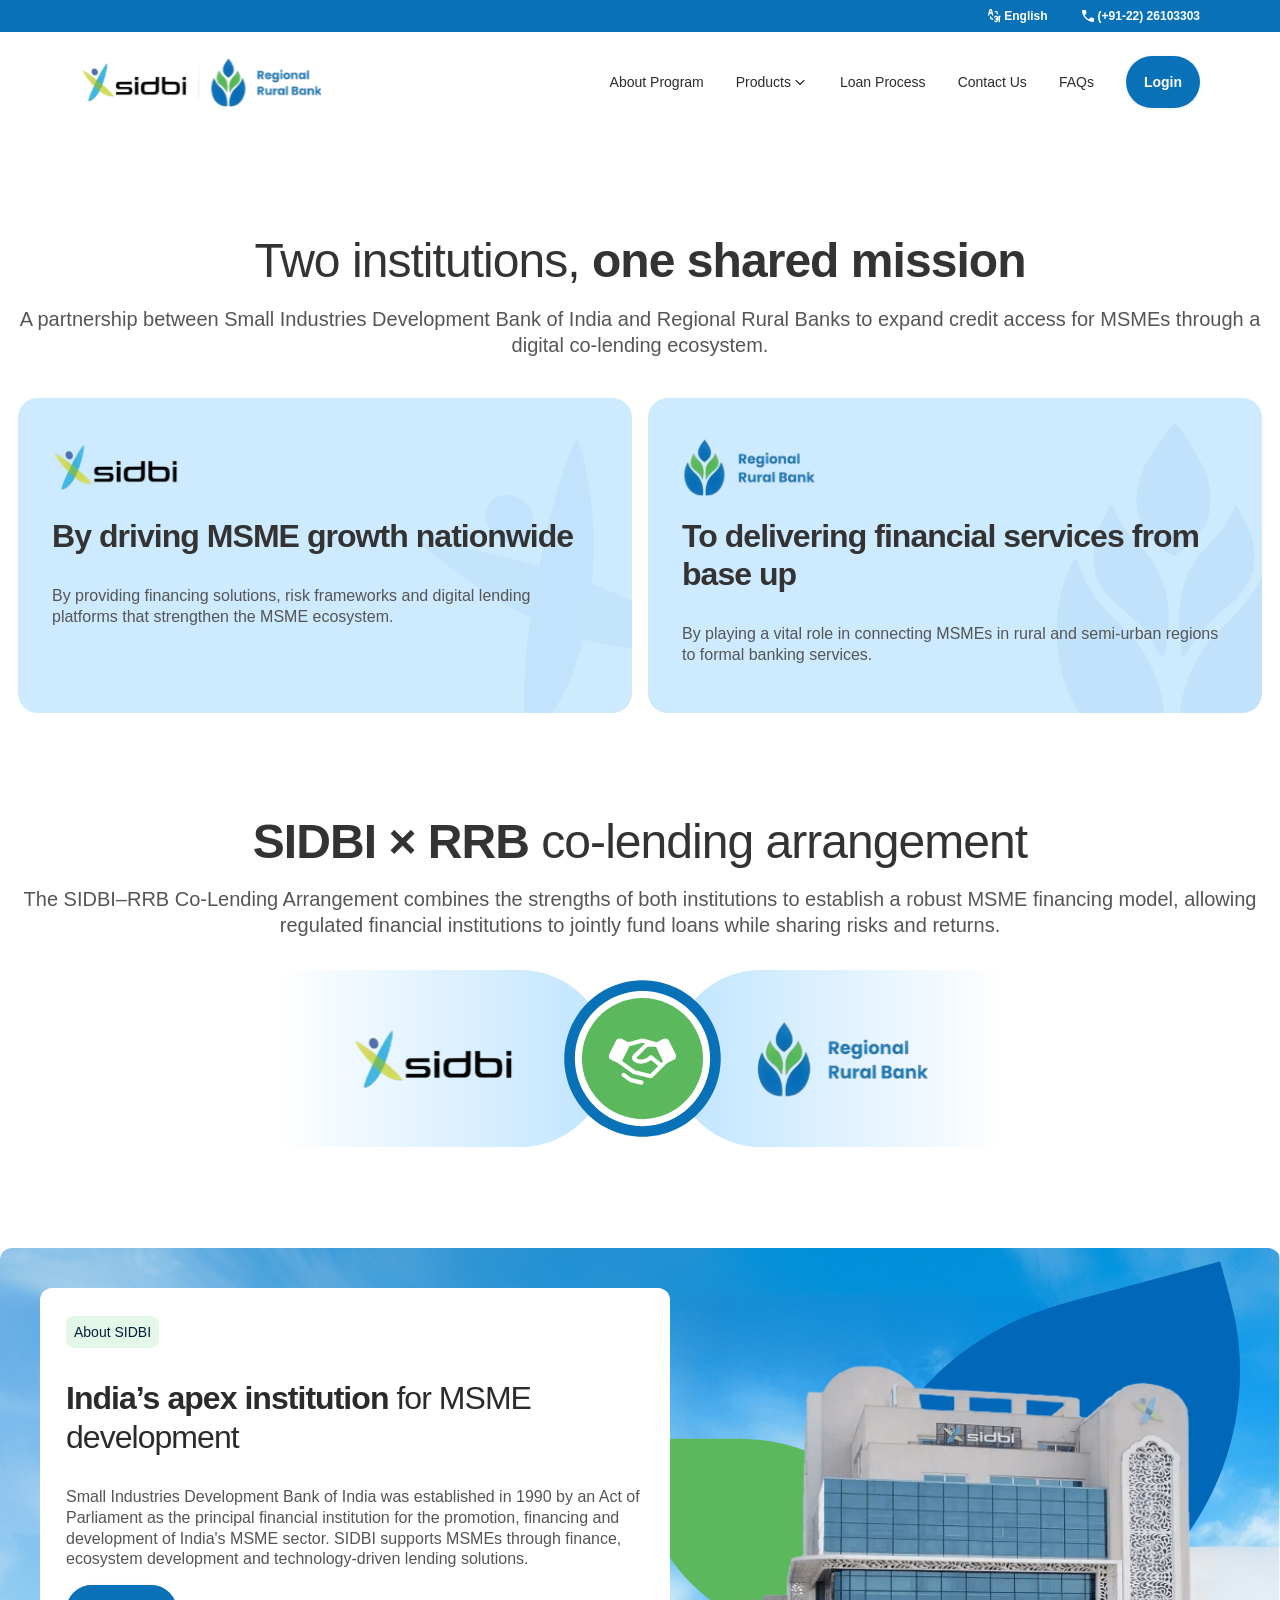
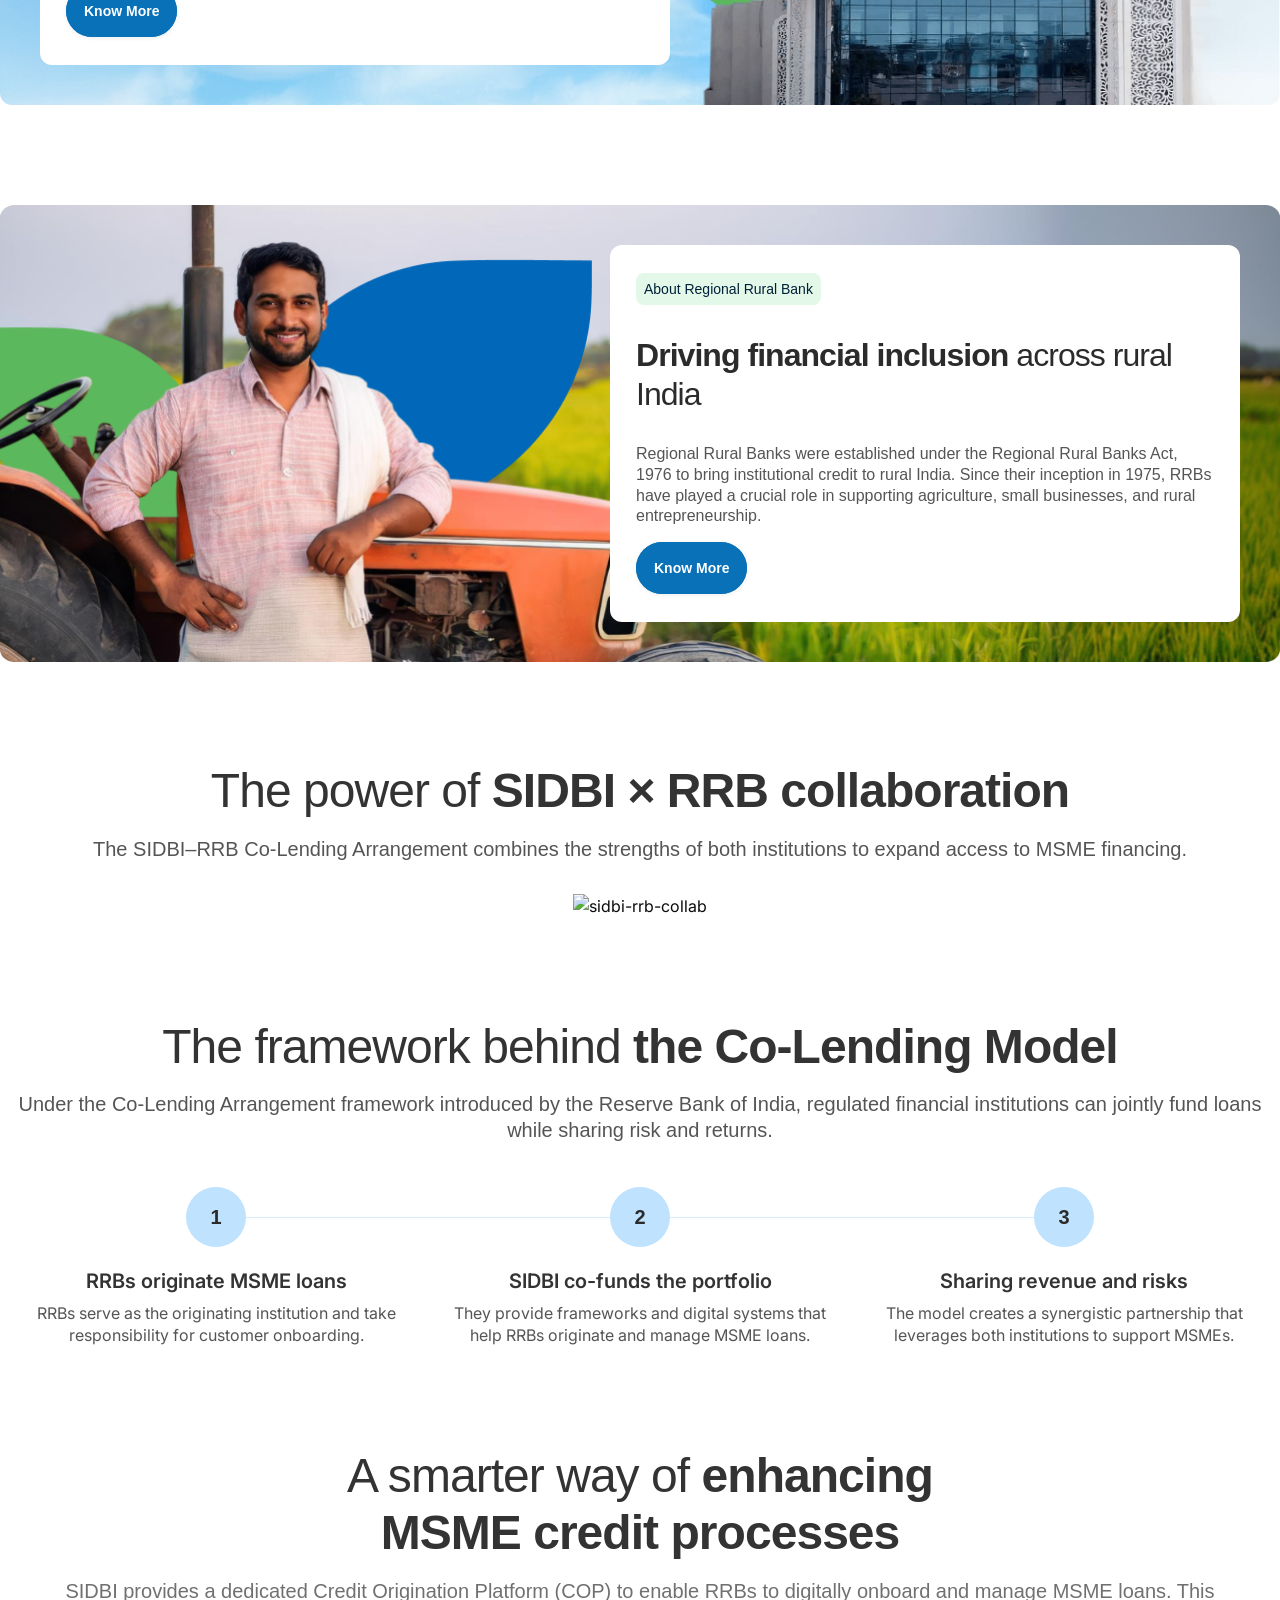
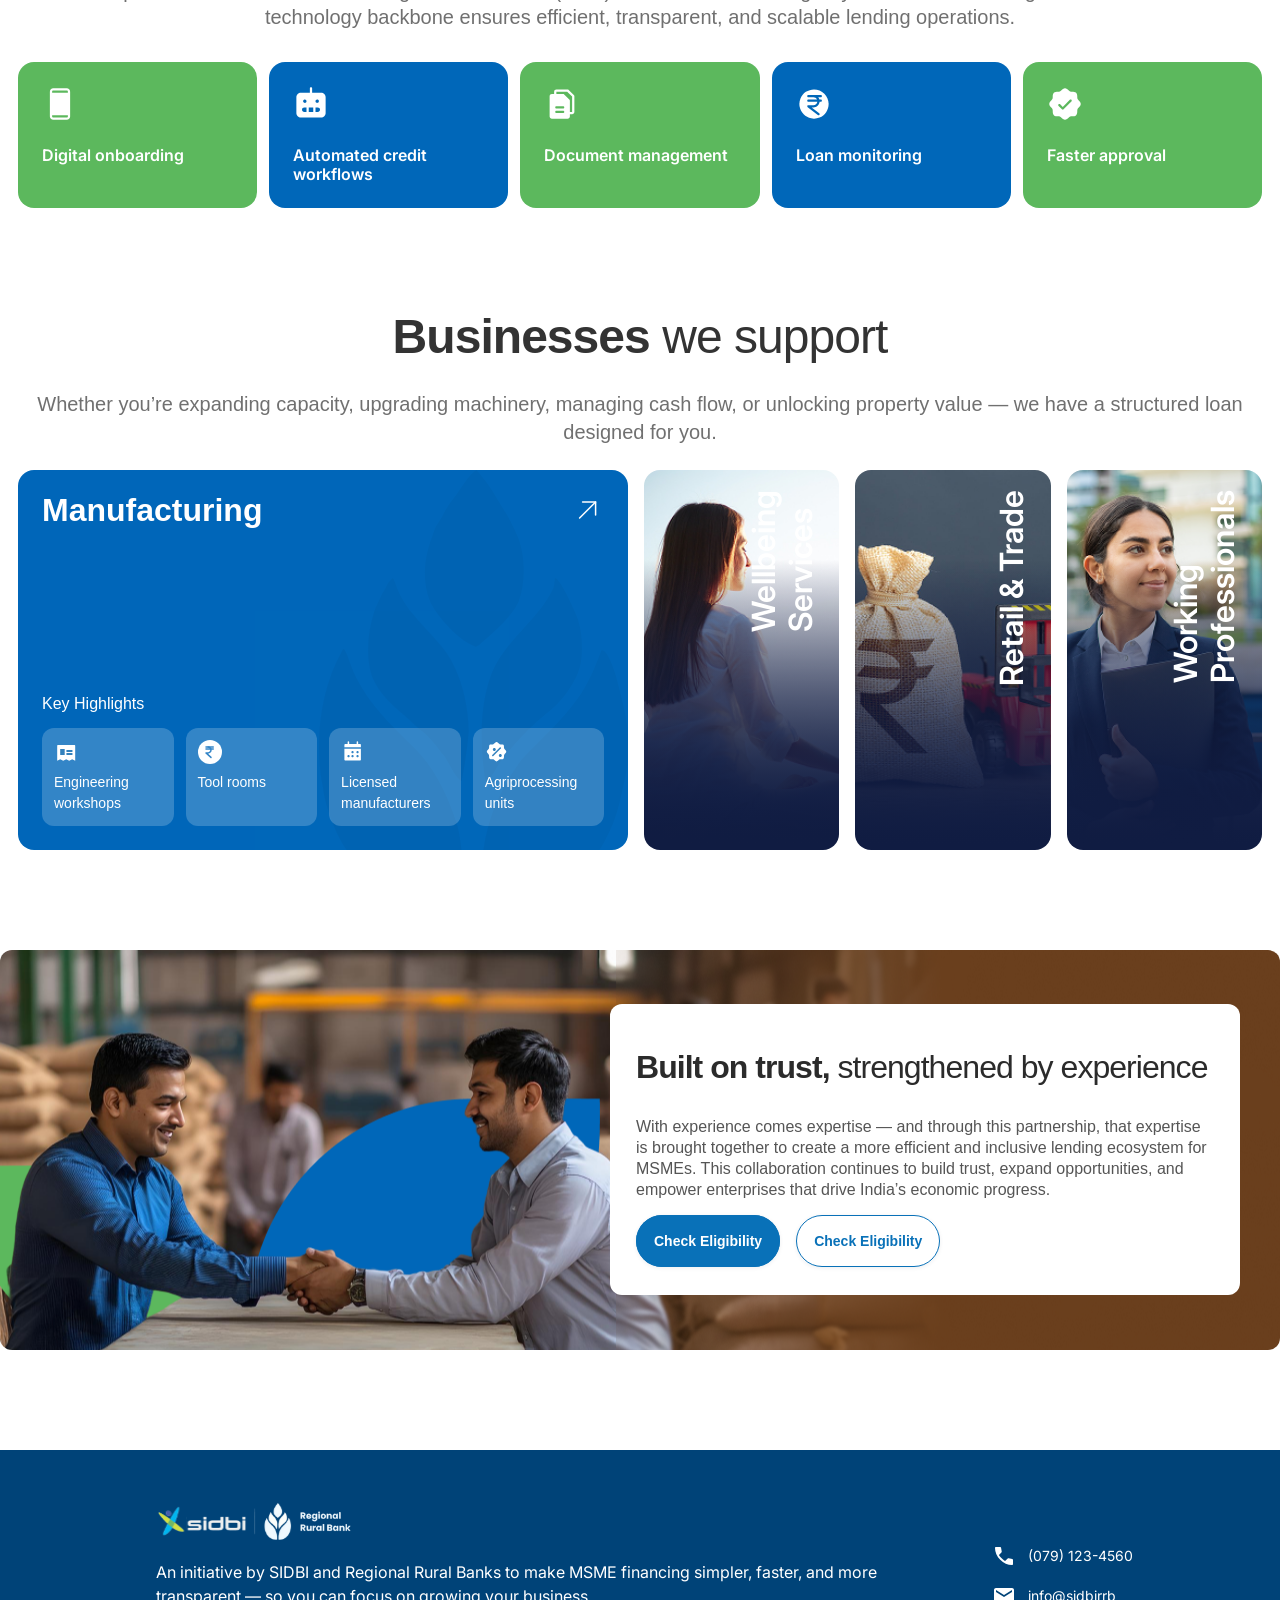
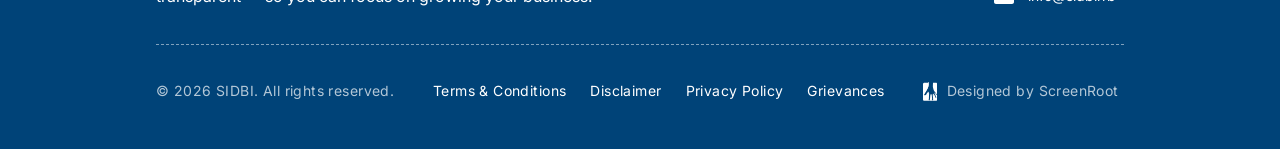
==== commit d54128f8: "new pages added" ====
--- a/about.html
+++ b/about.html
@@ -6,120 +6,15 @@
     <meta name="viewport" content="width=device-width, initial-scale=1.0" />
     <title>About Program | SIDBI & RRB Partnership</title>
     <link rel="stylesheet" href="./assets/index.css" />
+  <script src="./assets/common-layout.js" defer></script>
 </head>
 
 <body>
     <div class="bg-white min-h-screen w-full flex flex-col items-center overflow-x-hidden" data-name="1">
         <div class="bg-white overflow-clip w-full">
-            <div class="bg-[#0971b8] w-full px-[80px] py-[6px] top-utility-bar">
-                <div class="flex gap-[32px] items-center justify-end">
-                    <div class="content-stretch flex gap-[2px] items-center relative shrink-0">
-                        <div class="relative shrink-0 size-[16px]" data-name="uil:language">
-                            <img src="./assets/images/uil_language.svg" alt="language"
-                                class="w-full h-full object-cover">
-                        </div>
-                        <p
-                            class="font-[&#x27;Inter:Semi_Bold&#x27;,sans-serif] font-semibold leading-[20px] not-italic relative shrink-0 text-[12px] text-right text-white whitespace-nowrap">
-                            English</p>
-                    </div>
-                    <div class="content-stretch flex gap-[2px] items-center relative shrink-0">
-                        <div class="relative shrink-0 size-[16px]" data-name="material-symbols:call">
-                            <img src="./assets/images/call.svg" alt="call" class="w-full h-full object-cover">
-                        </div>
-                        <a href="callto:+912226103303"
-                            class="font-[&#x27;Inter:Semi_Bold&#x27;,sans-serif] font-semibold leading-[20px] not-italic relative shrink-0 text-[12px] text-right text-white whitespace-nowrap">
-                            (+91-22) 26103303</a>
-                    </div>
-                </div>
-            </div>
-
-            <div
-                class="bg-white content-stretch flex flex-col items-start overflow-clip px-[80px] py-[20px] w-full desktop-navbar">
-                <div class="content-stretch flex items-center justify-between relative shrink-0 w-full">
-                    <a href="./index.html" aria-label="Home" class="h-[60px] relative shrink-0 w-[241.364px]" data-name="image 110">
-                        <div class="absolute inset-0 overflow-hidden pointer-events-none"><img alt=""
-                                class="absolute h-full left-[-9.25%] max-w-none top-0 w-[120.23%]"
-                                src="./assets/images/header-logo.svg" />
-                        </div>
-                    </a>
-                    <div class="content-stretch flex gap-[32px] items-center relative shrink-0">
-                        <div class="content-stretch flex gap-[32px] items-center opacity-70 relative shrink-0"
-                            data-name="Nav List">
-                            <a class="content-stretch flex gap-[6px] items-center relative shrink-0" data-name="Link"
-                                href="./about.html">
-                                <p
-                                    class="font-[&#x27;Inter:Medium&#x27;,sans-serif] font-medium leading-[22px] not-italic relative shrink-0 text-[#2b2b2b] text-[14px] text-center whitespace-nowrap">
-                                    About Program</p>
-                            </a>
-                            <div class="content-stretch flex gap-[2px] items-center relative shrink-0" data-name="Link">
-                                <p
-                                    class="font-[&#x27;Inter:Medium&#x27;,sans-serif] font-medium leading-[22px] not-italic relative shrink-0 text-[#2b2b2b] text-[14px] text-center whitespace-nowrap">
-                                    Products</p>
-                                <div class="relative shrink-0 size-[15px]" data-name="Line Rounded/Chevron down"><svg
-                                        class="absolute block size-full" fill="none" preserveAspectRatio="none"
-                                        viewBox="0 0 15 15">
-                                        <g id="Line Rounded/Chevron down">
-                                            <path d="M11 5.5L7 9.5L3 5.5" id="Chevron down"
-                                                stroke="var(--stroke-0, #2B2B2B)" stroke-linecap="round"
-                                                stroke-linejoin="round" stroke-width="1.125"></path>
-                                        </g>
-                                    </svg></div>
-                            </div>
-                            <div class="content-stretch flex gap-[6px] items-center relative shrink-0" data-name="Link">
-                                <p
-                                    class="font-[&#x27;Inter:Medium&#x27;,sans-serif] font-medium leading-[22px] not-italic relative shrink-0 text-[#2b2b2b] text-[14px] text-center whitespace-nowrap">
-                                    Loan Process</p>
-                            </div>
-                            <a class="content-stretch flex gap-[6px] items-center relative shrink-0" data-name="Link" href="./contact.html">
-                                <p
-                                    class="font-[&#x27;Inter:Medium&#x27;,sans-serif] font-medium leading-[22px] not-italic relative shrink-0 text-[#2b2b2b] text-[14px] text-center whitespace-nowrap">
-                                    Contact Us</p>
-                            </a>
-                            <a class="content-stretch flex gap-[6px] items-center relative shrink-0" data-name="Link" href="./faq.html">
-                                <p
-                                    class="font-[&#x27;Inter:Medium&#x27;,sans-serif] font-medium leading-[22px] not-italic relative shrink-0 text-[#2b2b2b] text-[14px] text-center whitespace-nowrap">
-                                    FAQs</p>
-                            </a>
-                        </div>
-                        <div class="bg-[#0971b8] content-stretch flex gap-[3px] items-center justify-center px-[18px] py-[16px] relative rounded-[100px] shadow-[0px_1px_4px_0px_rgba(25,33,61,0.08)] shrink-0"
-                            data-name="Primary Button">
-                            <p
-                                class="font-[&#x27;Inter:Semi_Bold&#x27;,sans-serif] font-semibold leading-[20px] not-italic relative shrink-0 text-[14px] text-center text-white whitespace-nowrap">
-                                Login</p>
-                        </div>
-                    </div>
-                </div>
-            </div>
-
-            <div class="bg-white w-full mobile-navbar">
-                <div class="mobile-navbar-inner">
-                    <button class="mobile-menu-btn" id="mobileMenuBtn" type="button" aria-label="Open navigation menu">
-                        <img src="./assets/images/list-bar.svg" alt="" aria-hidden="true">
-                    </button>
-                    <div class="mobile-brand">
-                        <a href="./index.html" aria-label="Home">
-                            <img src="./assets/images/header-logo.svg" alt="SIDBI and Regional Rural Bank">
-                        </a>
-                    </div>
-                    <button class="mobile-login-btn" type="button">Login</button>
-                </div>
-            </div>
-
-            <div class="mobile-drawer-overlay" id="mobileDrawerOverlay"></div>
-            <aside class="mobile-drawer" id="mobileDrawer" aria-hidden="true">
-                <div class="mobile-drawer-header">
-                    <p>Menu</p>
-                    <button class="mobile-drawer-close" id="mobileDrawerClose" type="button"
-                        aria-label="Close navigation menu">x</button>
-                </div>
-                <nav class="mobile-drawer-nav">
-                    <a href="./about.html">About Program</a>
-                    <a href="#">Products</a>
-                    <a href="#">Loan Process</a>
-                    <a href="./contact.html">Contact Us</a>
-                    <a href="./faq.html">FAQs</a>
-                </nav>
-            </aside>
+            <div id="site-header"></div>
+
+      
 
             <section class="about-mission-section">
                 <div class="about-mission-inner">
@@ -473,7 +368,7 @@
                 </div>
             </div>
 
-            <!-- built -->
+            <!-- built section -->
 
             <section class="about-apex-section">
                 <div class="about-apex-inner about-apex-inner-end built-section">
@@ -518,48 +413,9 @@
 
 
 
-            <footer class=" mt-[100px] site-footer">
-                <div class="site-footer-inner">
-                    <div class="site-footer-top">
-                        <div class="site-footer-brand">
-                            <img src="./assets/images/footer-logo.svg" alt="logo" class="site-footer-logo">
-                            <p class="site-footer-description">
-                                An initiative by SIDBI and Regional Rural Banks to make MSME financing simpler, faster,
-                                and more
-                                transparent — so you can focus on growing your business.
-                            </p>
-                        </div>
-                        <div class="site-footer-contact">
-                            <div class="site-footer-contact-item">
-                                <img src="./assets/images/call.svg" alt="call" class="size-[24px]">
-                                <a href="callto:+91791234560" class="site-footer-contact-text">(079) 123-4560</a>
-                            </div>
-                            <div class="site-footer-contact-item">
-                                <img src="./assets/images/mail.svg" alt="email" class="size-[24px]">
-                                <a href="mailto:info@sidbirrb" class="site-footer-contact-text">info@sidbirrb</a>
-                            </div>
-                        </div>
-                    </div>
-
-                    <div class="site-footer-divider" aria-hidden="true"></div>
-
-                    <div class="site-footer-bottom">
-                        <p class="site-footer-meta">© 2026 SIDBI. All rights reserved.</p>
-                        <div class="site-footer-links">
-                            <p>Terms &amp; Conditions</p>
-                            <p>Disclaimer</p>
-                            <p>Privacy Policy</p>
-                            <p>Grievances</p>
-                        </div>
-                        <div class="site-footer-credit">
-                            <div class="h-[18.827px] w-[14.252px]">
-                                <img src="./assets/images/sr.svg" alt="sr" class="w-full h-full object-cover">
-                            </div>
-                            <p class="site-footer-meta">Designed by ScreenRoot</p>
-                        </div>
-                    </div>
-                </div>
-            </footer>
+            <div id="site-footer"></div>
+
+      
         </div>
     </div>
     <script>
--- a/assets/index.css
+++ b/assets/index.css
@@ -1031,6 +1031,7 @@
     .mt-\[12px\] {
         margin-top: 12px
     }
+
     .mt-\[16px\] {
         margin-top: 16px
     }
@@ -1663,7 +1664,8 @@
     .w-3\/4 {
         width: 75%
     }
-    .w-1\/2{
+
+    .w-1\/2 {
         width: 50%;
     }
 
@@ -2018,6 +2020,7 @@
     .max-w-\[1280px\] {
         max-width: 1280px
     }
+
     .max-w-\[1440px\] {
         max-width: 1440px
     }
@@ -2318,9 +2321,11 @@
     .justify-center {
         justify-content: center
     }
+
     .justify-start {
         justify-content: flex-start
     }
+
     .justify-end {
         justify-content: end
     }
@@ -5142,138 +5147,6 @@
         }
     }
 
-    .\[\&_\.recharts-cartesian-axis-tick_text\]\:fill-muted-foreground .recharts-cartesian-axis-tick text {
-        fill: var(--muted-foreground)
-    }
-
-    .\[\&_\.recharts-cartesian-grid_line\[stroke\=\'\#ccc\'\]\]\:stroke-border\/50 .recharts-cartesian-grid line[stroke="#ccc"] {
-        stroke: var(--border)
-    }
-
-    @supports (color:color-mix(in lab, red, red)) {
-        .\[\&_\.recharts-cartesian-grid_line\[stroke\=\'\#ccc\'\]\]\:stroke-border\/50 .recharts-cartesian-grid line[stroke="#ccc"] {
-            stroke: color-mix(in oklab, var(--border)50%, transparent)
-        }
-    }
-
-    .\[\&_\.recharts-curve\.recharts-tooltip-cursor\]\:stroke-border .recharts-curve.recharts-tooltip-cursor {
-        stroke: var(--border)
-    }
-
-    .\[\&_\.recharts-dot\[stroke\=\'\#fff\'\]\]\:stroke-transparent .recharts-dot[stroke="#fff"] {
-        stroke: #0000
-    }
-
-    .\[\&_\.recharts-layer\]\:outline-hidden .recharts-layer {
-        --tw-outline-style: none;
-        outline-style: none
-    }
-
-    @media(forced-colors:active) {
-        .\[\&_\.recharts-layer\]\:outline-hidden .recharts-layer {
-            outline-offset: 2px;
-            outline: 2px solid #0000
-        }
-    }
-
-    .\[\&_\.recharts-polar-grid_\[stroke\=\'\#ccc\'\]\]\:stroke-border .recharts-polar-grid [stroke="#ccc"] {
-        stroke: var(--border)
-    }
-
-    .\[\&_\.recharts-radial-bar-background-sector\]\:fill-muted .recharts-radial-bar-background-sector,
-    .\[\&_\.recharts-rectangle\.recharts-tooltip-cursor\]\:fill-muted .recharts-rectangle.recharts-tooltip-cursor {
-        fill: var(--muted)
-    }
-
-    .\[\&_\.recharts-reference-line_\[stroke\=\'\#ccc\'\]\]\:stroke-border .recharts-reference-line [stroke="#ccc"] {
-        stroke: var(--border)
-    }
-
-    .\[\&_\.recharts-sector\]\:outline-hidden .recharts-sector {
-        --tw-outline-style: none;
-        outline-style: none
-    }
-
-    @media(forced-colors:active) {
-        .\[\&_\.recharts-sector\]\:outline-hidden .recharts-sector {
-            outline-offset: 2px;
-            outline: 2px solid #0000
-        }
-    }
-
-    .\[\&_\.recharts-sector\[stroke\=\'\#fff\'\]\]\:stroke-transparent .recharts-sector[stroke="#fff"] {
-        stroke: #0000
-    }
-
-    .\[\&_\.recharts-surface\]\:outline-hidden .recharts-surface {
-        --tw-outline-style: none;
-        outline-style: none
-    }
-
-    @media(forced-colors:active) {
-        .\[\&_\.recharts-surface\]\:outline-hidden .recharts-surface {
-            outline-offset: 2px;
-            outline: 2px solid #0000
-        }
-    }
-
-    .\[\&_\[cmdk-group-heading\]\]\:px-2 [cmdk-group-heading] {
-        padding-inline: calc(var(--spacing)*2)
-    }
-
-    .\[\&_\[cmdk-group-heading\]\]\:py-1\.5 [cmdk-group-heading] {
-        padding-block: calc(var(--spacing)*1.5)
-    }
-
-    .\[\&_\[cmdk-group-heading\]\]\:text-xs [cmdk-group-heading] {
-        font-size: var(--text-xs);
-        line-height: var(--tw-leading, var(--text-xs--line-height))
-    }
-
-    .\[\&_\[cmdk-group-heading\]\]\:font-medium [cmdk-group-heading] {
-        --tw-font-weight: var(--font-weight-medium);
-        font-weight: var(--font-weight-medium)
-    }
-
-    .\[\&_\[cmdk-group-heading\]\]\:text-muted-foreground [cmdk-group-heading] {
-        color: var(--muted-foreground)
-    }
-
-    .\[\&_\[cmdk-group\]\]\:px-2 [cmdk-group] {
-        padding-inline: calc(var(--spacing)*2)
-    }
-
-    .\[\&_\[cmdk-group\]\:not\(\[hidden\]\)_\~\[cmdk-group\]\]\:pt-0 [cmdk-group]:not([hidden])~[cmdk-group] {
-        padding-top: calc(var(--spacing)*0)
-    }
-
-    .\[\&_\[cmdk-input-wrapper\]_svg\]\:h-5 [cmdk-input-wrapper] svg {
-        height: calc(var(--spacing)*5)
-    }
-
-    .\[\&_\[cmdk-input-wrapper\]_svg\]\:w-5 [cmdk-input-wrapper] svg {
-        width: calc(var(--spacing)*5)
-    }
-
-    .\[\&_\[cmdk-input\]\]\:h-12 [cmdk-input] {
-        height: calc(var(--spacing)*12)
-    }
-
-    .\[\&_\[cmdk-item\]\]\:px-2 [cmdk-item] {
-        padding-inline: calc(var(--spacing)*2)
-    }
-
-    .\[\&_\[cmdk-item\]\]\:py-3 [cmdk-item] {
-        padding-block: calc(var(--spacing)*3)
-    }
-
-    .\[\&_\[cmdk-item\]_svg\]\:h-5 [cmdk-item] svg {
-        height: calc(var(--spacing)*5)
-    }
-
-    .\[\&_\[cmdk-item\]_svg\]\:w-5 [cmdk-item] svg {
-        width: calc(var(--spacing)*5)
-    }
 
     .\[\&_p\]\:leading-relaxed p {
         --tw-leading: var(--leading-relaxed);
@@ -5307,16 +5180,6 @@
         border-width: 0
     }
 
-    .\[\&\:has\(\>\.day-range-end\)\]\:rounded-r-md:has(>.day-range-end) {
-        border-top-right-radius: calc(var(--radius) - 2px);
-        border-bottom-right-radius: calc(var(--radius) - 2px)
-    }
-
-    .\[\&\:has\(\>\.day-range-start\)\]\:rounded-l-md:has(>.day-range-start) {
-        border-top-left-radius: calc(var(--radius) - 2px);
-        border-bottom-left-radius: calc(var(--radius) - 2px)
-    }
-
     .\[\&\:has\(\[aria-selected\]\)\]\:rounded-md:has([aria-selected]) {
         border-radius: calc(var(--radius) - 2px)
     }
@@ -5330,8 +5193,7 @@
         border-bottom-left-radius: calc(var(--radius) - 2px)
     }
 
-    .last\:\[\&\:has\(\[aria-selected\]\)\]\:rounded-r-md:last-child:has([aria-selected]),
-    .\[\&\:has\(\[aria-selected\]\.day-range-end\)\]\:rounded-r-md:has([aria-selected].day-range-end) {
+    .last\:\[\&\:has\(\[aria-selected\]\)\]\:rounded-r-md:last-child:has([aria-selected]) {
         border-top-right-radius: calc(var(--radius) - 2px);
         border-bottom-right-radius: calc(var(--radius) - 2px)
     }
@@ -6126,14 +5988,14 @@
 }
 
 .initiative-title {
-    font-family: 'Inter:Semi_Bold', sans-serif;
+    font-family: Inter;
     font-weight: 600;
     font-size: 16px;
     line-height: 1.2;
 }
 
 .initiative-subtitle {
-    font-family: 'Inter:Regular', sans-serif;
+    font-family: Inter;
     font-weight: 400;
     font-size: 14px;
     line-height: 1.2;
@@ -6185,7 +6047,8 @@
     left: 90px;
     position: absolute;
     top: 38px;
-    right: 24px; /* allow fluid width so text doesn't get clipped */
+    right: 24px;
+    /* allow fluid width so text doesn't get clipped */
     width: auto;
     max-width: none;
     display: flex;
@@ -6280,7 +6143,7 @@
 
 .docs-accordion-rail-label {
     color: #fff;
-    font-family: 'Inter:Light', sans-serif;
+    font-family: Inter;
     font-size: 20px;
     font-style: normal;
     font-weight: 300;
@@ -6297,6 +6160,7 @@
         flex-wrap: wrap;
         gap: 20px;
     }
+
     .docs-col-w-277,
     .docs-col-w-242,
     .docs-col-w-302 {
@@ -6305,6 +6169,7 @@
 }
 
 @media (max-width: 900px) {
+
     .docs-col-w-277,
     .docs-col-w-242,
     .docs-col-w-302 {
@@ -6321,7 +6186,12 @@
 
 .docs-accordion-panel--mobile-active {
     background: #0067b9;
+    border-top: 1px solid rgba(255, 255, 255, .22);
     padding: 14px 14px 0;
+}
+
+.docs-accordion-shell--mobile>.docs-accordion-panel--mobile-active:first-child {
+    border-top: none;
 }
 
 .docs-accordion-mobile-header {
@@ -6333,7 +6203,7 @@
 
 .docs-accordion-mobile-title {
     color: #fff;
-    font-family: 'Inter:Medium', sans-serif;
+    font-family: Inter;
     font-size: 16px;
     font-weight: 500;
     line-height: 1.3;
@@ -6347,7 +6217,7 @@
 
 .docs-accordion-mobile-list {
     color: #fff;
-    font-family: 'Inter:Regular', sans-serif;
+    font-family: Inter;
     font-size: 12px;
     line-height: 1.35;
     margin-top: 10px;
@@ -6377,7 +6247,7 @@
 
 .docs-accordion-mobile-row-label {
     color: #fff;
-    font-family: 'Inter:Light', sans-serif;
+    font-family: Inter;
     font-size: 20px;
     font-weight: 300;
     line-height: 1.3;
@@ -6440,7 +6310,7 @@
 
 .faq-item-title {
     flex: 1 1 0%;
-    font-family: 'Inter:Semi_Bold', sans-serif;
+    font-family: Inter;
     font-weight: 600;
     line-height: 22px;
     font-size: 20px;
@@ -6449,7 +6319,7 @@
 
 .faq-item-copy {
     max-width: 952px;
-    font-family: 'Inter:Regular', sans-serif;
+    font-family: Inter;
     font-weight: 400;
     line-height: 1.4;
     font-size: 16px;
@@ -6505,7 +6375,7 @@
 
 .site-footer-description {
     width: 808px;
-    font-family: 'Inter:Regular', sans-serif;
+    font-family: Inter;
     font-weight: 400;
     line-height: 24px;
     font-size: 16px;
@@ -6526,7 +6396,7 @@
 }
 
 .site-footer-contact-text {
-    font-family: 'Inter:Regular', sans-serif;
+    font-family: Inter;
     font-weight: 400;
     line-height: 20px;
     font-size: 14px;
@@ -6550,7 +6420,7 @@
 }
 
 .site-footer-meta {
-    font-family: 'Inter:Regular', sans-serif;
+    font-family: Inter;
     font-weight: 400;
     line-height: 1.4;
     font-size: 14px;
@@ -6564,7 +6434,7 @@
     display: flex;
     align-items: flex-start;
     gap: 24px;
-    font-family: 'Inter:Regular', sans-serif;
+    font-family: Inter;
     font-weight: 400;
     line-height: 1.4;
     font-size: 14px;
@@ -6640,16 +6510,19 @@
     background-position: center;
     background-repeat: no-repeat;
     padding: 40px;
-    min-height: 340px;
+    min-height: 400px;
     display: flex;
     align-items: center;
 }
-.driving-section{
+
+.driving-section {
     background-image: url("./images/about/driving-bg.png");
 }
-.built-section{
+
+.built-section {
     background-image: url("./images/about/built-bg.png");
 }
+
 .about-apex-inner-end {
     justify-content: flex-end;
 }
@@ -6714,7 +6587,7 @@
 .about-stepper-text {
     margin-top: 10px;
     color: #555;
-    font-family: 'Inter:Regular', sans-serif;
+    font-family: Inter;
     font-weight: 400;
     font-size: 16px;
     line-height: 1.35;
@@ -6846,13 +6719,16 @@
         gap: 12px;
         margin-top: 24px;
     }
-    .docs-accordion-mobile-leaf{
+
+    .docs-accordion-mobile-leaf {
         max-width: 200px;
     }
+
     .docs-accordion-mobile-icon {
         width: 20px;
         height: 20px;
     }
+
     .docs-accordion-mobile-row-label {
         font-size: 16px;
     }
@@ -7001,9 +6877,10 @@
 
 @media (max-width: 768px) {
     .faq-item-body {
-    width: 100%;
-    padding: 30px 20px;
-}
+        width: 100%;
+        padding: 30px 20px;
+    }
+
     /* Common mobile typography scale */
     .text-\[58px\] {
         font-size: 42px !important;
@@ -7061,6 +6938,213 @@
 
     .hero-media {
         height: 360px;
+    }
+}
+
+/* Loan process: digital journey section */
+.loan-journey-section {
+    margin-top: 92px;
+    margin-bottom: 24px;
+}
+
+.loan-journey-shell {
+    width: 100%;
+    max-width: 1440px;
+    margin: 0 auto;
+    padding: 0 30px;
+    display: flex;
+    flex-direction: column;
+    gap: 28px;
+}
+
+.loan-journey-heading {
+    display: flex;
+    flex-direction: column;
+    gap: 12px;
+    align-items: center;
+    text-align: center;
+}
+
+.loan-journey-grid {
+    display: grid;
+    grid-template-columns: repeat(2, minmax(0, 1fr));
+    gap: 12px 14px;
+}
+
+.loan-journey-card {
+    background: #c4e4ff;
+    border-radius: 10px;
+    min-height: 150px;
+    padding: 12px;
+    display: flex;
+    gap: 14px;
+    position: relative;
+    overflow: hidden;
+}
+
+.loan-journey-card--single {
+    grid-column: 1 / 2;
+}
+
+.loan-journey-leaf::before {
+    content: "";
+    position: absolute;
+    right: 0px;
+    top: 25px;
+    bottom: 0;
+    width: 56%;
+    background-image: url(./images/loan-process/blue-leaf-node-bg.svg);
+    background-repeat: no-repeat;
+    background-position: right center;
+    background-size: contain;
+    opacity: 1;
+    pointer-events: none;
+}
+
+.loan-journey-image {
+    width: 112px;
+    min-width: 150px;
+    height: 100%;
+    border-radius: 8px;
+    object-fit: cover;
+    position: relative;
+    z-index: 1;
+}
+
+.loan-journey-content {
+    position: relative;
+    z-index: 1;
+    display: flex;
+    flex-direction: column;
+    gap: 16px;
+}
+
+.loan-journey-title {
+    color: #2B2B2B;
+    font-family: Inter;
+    font-size: 20px;
+    font-style: normal;
+    font-weight: 700;
+    line-height: 100%;
+    /* 20px */
+}
+
+.loan-journey-copy {
+    color: #333;
+    font-family: Inter;
+    font-size: 14px;
+    font-style: normal;
+    font-weight: 400;
+    line-height: 140%;
+    /* 19.6px */
+}
+
+.loan-journey-points {
+    display: flex;
+    flex-direction: column;
+    gap: 8px;
+}
+
+.loan-journey-points li {
+    display: flex;
+    gap: 6px;
+    align-items: center;
+    color: #333;
+    font-family: Inter;
+    font-size: 14px;
+    font-style: normal;
+    font-weight: 400;
+    line-height: 140%;
+    /* 19.6px */
+}
+
+.loan-journey-points li img {
+    width: 13px;
+    height: 13px;
+    margin-top: 1px;
+    flex-shrink: 0;
+}
+
+@media (max-width: 1024px) {
+    .loan-journey-shell {
+        padding: 0 20px;
+    }
+
+    .loan-journey-grid {
+        grid-template-columns: 1fr;
+    }
+
+    .loan-journey-card--single {
+        grid-column: auto;
+    }
+}
+
+@media (max-width: 768px) {
+    .loan-journey-section {
+        margin-top: 70px;
+    }
+
+    .loan-journey-shell {
+        padding: 0 16px;
+    }
+
+    .loan-journey-card {
+        padding: 10px;
+        gap: 10px;
+    }
+
+    .loan-journey-image {
+        width: 96px;
+        min-width: 140px;
+        height: 100%;
+    }
+
+    .loan-journey-title {
+        font-size: 18px;
+    }
+}
+
+/* Improve image placement between small phones and small tablets (~361-600px) */
+@media (max-width: 425px) {
+    .loan-journey-card {
+        align-items: stretch;
+        flex-direction: row;
+    }
+
+    .loan-journey-image {
+        width: 120px;
+        min-width: 120px;
+        height: auto;
+        aspect-ratio: 1 / 1;
+        object-fit: cover;
+    }
+    .loan-journey-leaf::before {
+        content: none;
+    }
+}
+
+/* Very small screens: stack image on top with full width */
+@media (max-width: 360px) {
+    .loan-journey-card {
+        flex-direction: column;
+    }
+
+    .loan-journey-image {
+        width: 100%;
+        min-width: 0;
+        height: 180px;
+        aspect-ratio: auto;
+        object-fit: cover;
+    }    
+}
+
+@media (max-width: 425px) {
+    .about-apex-section .py-\[16px\] {
+        padding-block: 10px !important;
+    }
+
+    .about-apex-section .px-\[18px\] {
+        padding-inline: 10px !important;
     }
 }
 
@@ -7069,6 +7153,513 @@
 .mobile-drawer,
 .mobile-drawer-overlay {
     display: none;
+}
+
+.nav-dropdown {
+    align-items: center;
+    position: relative;
+}
+
+.nav-dropdown-trigger {
+    align-items: center;
+    background: transparent;
+    border: 0;
+    color: inherit;
+    cursor: pointer;
+    display: inline-flex;
+    gap: 2px;
+    line-height: 1;
+    padding: 0;
+}
+
+.nav-dropdown-menu {
+    background: #fff;
+    border: 1px solid #e5e7eb;
+    border-radius: 10px;
+    box-shadow: 0 10px 24px rgba(15, 23, 42, .12);
+    left: 0;
+    min-width: 250px;
+    opacity: 0;
+    padding: 8px;
+    pointer-events: none;
+    position: absolute;
+    top: 100%;
+    transform: translateY(8px);
+    transition: opacity .18s ease, transform .18s ease;
+    visibility: hidden;
+    z-index: 25;
+}
+
+/* Business loans: design cards section */
+.business-design-section {
+    margin-top: 100px;
+}
+
+.business-design-shell {
+    width: 100%;
+    max-width: 1440px;
+    margin: 0 auto;
+    padding: 0 18px;
+    display: flex;
+    flex-direction: column;
+    gap: 28px;
+}
+
+.business-design-heading {
+    align-items: center;
+    display: flex;
+    flex-direction: column;
+    gap: 16px;
+    text-align: center;
+}
+
+.business-design-grid {
+    display: grid;
+    gap: 10px;
+    grid-template-columns: repeat(5, minmax(0, 1fr));
+}
+
+.business-design-card {
+    align-items: flex-end;
+    background-position: center;
+    background-repeat: no-repeat;
+    background-size: cover;
+    border-radius: 12px;
+    display: flex;
+    min-height: 385px;
+    overflow: hidden;
+    padding: 14px 12px;
+    position: relative;
+}
+
+.business-design-card-copy {
+    width: 100%;
+}
+
+.business-design-card-title {
+    color: #fff;
+    font-family: Inter;
+    font-size: 20px;
+    font-style: normal;
+    font-weight: 600;
+    line-height: 1.05;
+    margin: 0;
+}
+
+.business-design-card-subcopy {
+    color: #fff;
+    font-family: Inter;
+    font-size: 14px;
+    font-style: normal;
+    font-weight: 400;
+    line-height: 1.3;
+    margin: 8px 0 0;
+    max-height: 0;
+    opacity: 0;
+    overflow: hidden;
+    transform: translateY(8px);
+    transition: max-height 0.25s ease, opacity 0.25s ease, transform 0.25s ease;
+}
+
+.business-design-card:hover .business-design-card-subcopy,
+.business-design-card:focus-within .business-design-card-subcopy {
+    max-height: 60px;
+    opacity: 0.6;
+    transform: translateY(0);
+}
+
+@media (max-width: 1200px) {
+    .business-design-grid {
+        grid-template-columns: repeat(3, minmax(0, 1fr));
+    }
+
+    .business-design-card {
+        min-height: 280px;
+    }
+
+}
+
+@media (max-width: 768px) {
+    .business-design-section {
+        margin-top: 70px;
+    }
+
+    .business-design-grid {
+        grid-template-columns: repeat(2, minmax(0, 1fr));
+        gap: 12px;
+    }
+
+    .business-design-card {
+        min-height: 220px;
+        padding: 12px 10px;
+    }
+
+    .business-design-card-title {
+        font-size: 14px;
+    }
+    .business-design-card-subcopy{
+        font-size: 12px;
+    }
+}
+
+/* Business loans: financing needs section */
+.business-financing-section {
+    margin-top: 100px;
+}
+
+.business-financing-shell {
+    width: 100%;
+    max-width: 1440px;
+    margin: 0 auto;
+    padding: 0 18px;
+    display: flex;
+    flex-direction: column;
+    gap: 28px;
+    align-items: center;
+}
+
+.business-financing-heading {
+    display: flex;
+    flex-direction: column;
+    gap: 12px;
+    align-items: center;
+    text-align: center;
+}
+
+.business-financing-grid {
+    display: grid;
+    gap: 14px;
+    grid-template-columns: repeat(2, minmax(0, 1fr));
+    max-width: 677px;
+    width: 100%;
+}
+
+/* Four-column variant used in loan-against-property page */
+.business-financing-grid--four {
+    grid-template-columns: repeat(4, minmax(0, 1fr));
+    max-width: 1440px;
+}
+
+.business-financing-card {
+    border-radius: 14px;
+    color: #fff;
+    min-height: 230px;
+    padding: 24px 22px;
+    display: flex;
+    flex-direction: column;
+}
+
+.business-financing-card--green {
+    background: #5cb85d;
+}
+
+.business-financing-card--blue {
+    background: #0067b9;
+}
+
+.business-financing-icon {
+    width: 28px;
+    height: 28px;
+}
+
+.business-financing-card-title {
+    margin: 14px 0 0;
+    font-family: Inter;
+    font-size: 20px;
+    font-weight: 600;
+    line-height: 1.05;
+}
+
+.business-financing-card-subcopy {
+    margin: 10px 0 0;
+    font-family: Inter;
+    font-size: 14px;
+    font-weight: 400;
+    line-height: 1.3;
+    opacity: 0.7;
+}
+
+@media (max-width: 900px) {
+    .business-financing-grid {
+        grid-template-columns: 1fr;
+        max-width: 520px;
+    }
+}
+
+@media (max-width: 1200px) {
+    .business-financing-grid--four {
+        grid-template-columns: repeat(2, minmax(0, 1fr));
+        max-width: 760px;
+    }
+}
+
+@media (max-width: 900px) {
+    .business-financing-grid--four {
+        grid-template-columns: 1fr;
+        max-width: 520px;
+    }
+}
+
+@media (max-width: 768px) {
+    .business-financing-section {
+        margin-top: 70px;
+    }
+
+    .business-financing-card {
+        min-height: 210px;
+        padding: 18px 16px;
+    }
+
+    .business-financing-card-title {
+        font-size: 18px;
+    }
+
+    .business-financing-card-subcopy {
+        font-size: 13px;
+    }
+}
+
+/* Working capital: green leaf overlay + constrained copy */
+.financing-leaf {
+    position: relative;
+    overflow: hidden;
+}
+
+.financing-leaf::after {
+    content: "";
+    position: absolute;
+    right: 55px;
+    bottom: -20px;
+    top: 20px;
+    width: 60%;
+    background-image: url(./images/loans/green-leaf-node-bg.svg);
+    background-repeat: no-repeat;
+    background-position: right bottom;
+    background-size: contain;
+    opacity: 0.1;
+    pointer-events: none;
+}
+
+.financing-leaf .business-financing-card-subcopy {
+    max-width: 260px;
+}
+
+/* Business loans: eligibility section */
+.eligibility-section {
+    margin-top: 100px;
+}
+
+.eligibility-shell {
+    width: 100%;
+    max-width: 1440px;
+    margin: 0 auto;
+    padding: 0 18px;
+    display: flex;
+    flex-direction: column;
+    gap: 24px;
+}
+
+.eligibility-heading {
+    display: flex;
+    flex-direction: column;
+    gap: 6px;
+    align-items: center;
+    text-align: center;
+}
+
+.eligibility-grid {
+    display: grid;
+    grid-template-columns: repeat(2, minmax(0, 1fr));
+    gap: 16px;
+}
+
+.eligibility-card {
+    background: #e6f2ff;
+    border-radius: 10px;
+    overflow: hidden;
+    position: relative;
+    height: 510px;
+}
+
+.eligibility-card-media {
+    background-position: center;
+    background-repeat: no-repeat;
+    background-size: cover;
+    height: 100%;
+    position: relative;
+}
+
+.eligibility-card-bottom {
+    background: #0067b9;
+    color: #fff;
+    left: 0;
+    position: absolute;
+    padding: 18px 20px 16px;
+    right: 0;
+    bottom: 0;
+    z-index: 2;
+    min-height: 190px;
+}
+
+.eligibility-card-bottom--blue {
+    background: #0067b9;
+}
+
+.eligibility-bottom-title {
+    font-family: Inter;
+    font-size: 20px;
+    font-weight: 600;
+    margin: 0 0 15px 0;
+}
+
+.eligibility-bottom-desc {
+    margin: 0 0 10px 0;
+    font-family: Inter;
+    font-size: 16px;
+    line-height: 1.3;
+    opacity: .75;
+}
+
+.eligibility-list {
+    display: grid;
+    grid-template-columns: repeat(2, minmax(0, 1fr));
+    gap: 6px 12px;
+}
+
+.eligibility-list ul {
+    margin: 0;
+    padding: 0;
+    list-style: none;
+}
+
+.eligibility-list li {
+    position: relative;
+    padding-left: 14px;
+    padding-bottom: 8px;
+    font-family: Inter;
+    font-size: 16px;
+    line-height: 1.2;
+    opacity: .6;
+}
+
+.eligibility-list li::before {
+    content: '';
+    position: absolute;
+    left: 0;
+    top: 7px;
+    width: 5px;
+    height: 5px;
+    border-radius: 50%;
+    background: #bfe2ff;
+}
+
+@media (max-width: 1024px) {
+    .eligibility-grid {
+        grid-template-columns: 1fr;
+    }
+
+    .eligibility-card {
+        height: 460px;
+    }
+
+    .eligibility-card-bottom {
+        min-height: 170px;
+    }
+}
+
+/* Business loans: explore other loans */
+.explore-loans-section {
+    margin-top: 100px;
+    margin-bottom: 80px;
+}
+
+.explore-loans-shell {
+    width: 100%;
+    max-width: 1440px;
+    margin: 0 auto;
+    padding: 0 18px;
+    display: flex;
+    flex-direction: column;
+    gap: 28px;
+}
+
+.explore-loans-grid {
+    display: grid;
+    grid-template-columns: repeat(3, minmax(0, 1fr));
+    gap: 14px;
+}
+
+.explore-loans-card {
+    background: #c4e4ff;
+    border-radius: 12px;
+    color: #2b2b2b;
+    display: flex;
+    align-items: center;
+    justify-content: space-between;
+    min-height: 76px;
+    padding: 0 20px;
+    text-decoration: none;
+}
+
+.explore-loans-card span {
+    color: #333;
+    font-family: Inter;
+    font-size: 20px;
+    font-style: normal;
+    font-weight: 600;
+    line-height: 100%;
+    /* 20px */
+}
+
+.explore-loans-card img {
+    width: 20px;
+    height: 20px;
+    flex-shrink: 0;
+}
+
+@media (max-width: 1024px) {
+    .explore-loans-grid {
+        grid-template-columns: 1fr;
+    }
+}
+
+.desktop-navbar {
+    overflow: visible;
+    position: relative;
+    z-index: 30;
+}
+
+
+.nav-dropdown-menu a {
+    border-radius: 8px;
+    color: #1f2937;
+    display: block;
+    font-size: 14px;
+    font-weight: 500;
+    line-height: 1.35;
+    padding: 10px 12px;
+    text-decoration: none;
+    white-space: nowrap;
+}
+
+.nav-dropdown-menu a:hover {
+    background: #f3f4f6;
+    color: #111827;
+}
+
+.nav-dropdown.is-open .nav-dropdown-menu {
+    opacity: 1;
+    pointer-events: auto;
+    transform: translateY(0);
+    visibility: visible;
+}
+
+.nav-dropdown.is-open .nav-dropdown-chevron {
+    transform: rotate(180deg);
+}
+
+.nav-dropdown-chevron {
+    transition: transform .18s ease;
 }
 
 .mobile-navbar-inner {
@@ -7168,6 +7759,35 @@
     padding: 14px 0;
 }
 
+.mobile-products-trigger {
+    align-items: center;
+    background: transparent;
+    border: 0;
+    border-bottom: 1px solid #e5e7eb;
+    color: #111827;
+    cursor: pointer;
+    display: flex;
+    font-size: 16px;
+    justify-content: space-between;
+    padding: 14px 0;
+    text-align: left;
+    width: 100%;
+}
+
+.mobile-products-list {
+    display: none;
+}
+
+.mobile-products-list.is-open {
+    display: block;
+}
+
+.mobile-products-list a {
+    color: #374151;
+    font-size: 14px;
+    padding: 10px 0 10px 14px;
+}
+
 body.drawer-open {
     overflow: hidden;
 }
@@ -7245,7 +7865,7 @@
 .loan-main-collapsed-label {
     color: #fff;
     display: none;
-    font-family: Inter, sans-serif;
+    font-family: Inter;
     font-size: 32px;
     font-style: normal;
     font-weight: 600;
@@ -7304,9 +7924,9 @@
     transition: background-color 200ms ease-in-out, transform 200ms ease-in-out;
 }
 
-.loan-side-card-new > p {
+.loan-side-card-new>p {
     color: #fff;
-    font-family: Inter, sans-serif;
+    font-family: Inter;
     font-size: 32px;
     font-style: normal;
     font-weight: 600;
@@ -7321,12 +7941,15 @@
 .loan-products-grid.active-1 {
     grid-template-columns: minmax(0, 2.5fr) repeat(3, minmax(0, .80fr));
 }
+
 .loan-products-grid.active-2 {
     grid-template-columns: minmax(0, .80fr) minmax(0, 2.5fr) minmax(0, .80fr) minmax(0, .80fr);
 }
+
 .loan-products-grid.active-3 {
     grid-template-columns: minmax(0, .80fr) minmax(0, .80fr) minmax(0, 2.5fr) minmax(0, .80fr);
 }
+
 .loan-products-grid.active-4 {
     grid-template-columns: minmax(0, .80fr) minmax(0, .80fr) minmax(0, .80fr) minmax(0, 2.5fr);
 }
@@ -7336,6 +7959,7 @@
     opacity: 0;
     pointer-events: none;
 }
+
 .loan-main-card.collapsed .loan-main-card-bg {
     background: linear-gradient(to bottom, rgba(16, 28, 66, 0) 23.511%, #101c42 99.765%), url('./images/about/manu-1-bg.png');
     background-position: center;
@@ -7343,20 +7967,24 @@
     background-size: cover;
     opacity: 1;
 }
+
 .loan-main-card.collapsed .loan-main-collapsed-label {
     display: block;
 }
 
 /* Side card expanded to behave like main card */
 .loan-side-card-new.side-expanded {
-    background-color: #0067b9 !important; /* match main card color */
+    background-color: #0067b9 !important;
+    /* match main card color */
     background-image: none !important;
     display: block;
     padding: 24px;
 }
-.loan-side-card-new.side-expanded > p {
+
+.loan-side-card-new.side-expanded>p {
     display: none;
 }
+
 .loan-side-card-new.side-expanded .loan-main-card-bg {
     position: absolute;
     inset: 0;
@@ -7364,6 +7992,7 @@
     opacity: .5;
     pointer-events: none;
 }
+
 .loan-side-card-new .loan-main-card-content--clone {
     height: 100%;
     position: relative;
@@ -7376,6 +8005,7 @@
         gap: 16px;
         grid-template-columns: 1fr;
     }
+
     .loan-products-grid.active-1,
     .loan-products-grid.active-2,
     .loan-products-grid.active-3,
@@ -7416,15 +8046,15 @@
         justify-content: start;
     }
 
-    .loan-side-card-new > p {
+    .loan-side-card-new>p {
         font-size: 20px;
         line-height: 1.2;
         transform: none;
         writing-mode: horizontal-tb;
-        
-    }
-
-    .loan-side-card-new > p br {
+
+    }
+
+    .loan-side-card-new>p br {
         display: none;
     }
 }
@@ -7434,13 +8064,15 @@
         padding: 24px;
     }
 
-    .faq-item-title{
+    .faq-item-title {
         font-size: 16px;
     }
-    .faq-item-copy{
+
+    .faq-item-copy {
         font-size: 14px;
     }
-    .faq-item-head{
+
+    .faq-item-head {
         img {
             width: 20px !important;
             height: 20px !important;
@@ -7470,7 +8102,7 @@
         min-height: 180px;
     }
 
-    .loan-side-card-new > p {
+    .loan-side-card-new>p {
         font-size: 24px;
     }
 
@@ -7528,7 +8160,7 @@
 
 .contact-info-label {
     color: #555;
-    font-family: 'Inter:Regular', sans-serif;
+    font-family: Inter;
     font-size: 14px;
     font-style: normal;
     font-weight: 400;
@@ -7537,7 +8169,7 @@
 
 .contact-info-value {
     color: #2b2b2b;
-    font-family: 'Inter:Semi_Bold', sans-serif;
+    font-family: Inter;
     font-size: 16px;
     font-style: normal;
     font-weight: 600;
@@ -7622,7 +8254,7 @@
 
 .contact-map-title {
     color: #2b2b2b;
-    font-family: 'Inter:Semi_Bold', sans-serif;
+    font-family: Inter;
     font-size: 22px;
     font-weight: 600;
     line-height: 1.1;
@@ -7630,7 +8262,7 @@
 
 .contact-map-address {
     color: #4e4e4e;
-    font-family: 'Inter:Regular', sans-serif;
+    font-family: Inter;
     font-size: 14px;
     line-height: 1.35;
     margin-top: 6px;
@@ -7664,7 +8296,7 @@
 
 .contact-form-title {
     color: #2b2b2b;
-    font-family: 'Inter:Regular', sans-serif;
+    font-family: Inter;
     font-size: 32px;
     font-weight: 400;
     letter-spacing: -0.88px;
@@ -7672,7 +8304,7 @@
 }
 
 .contact-form-title span {
-    font-family: 'Inter:Semi_Bold', sans-serif;
+    font-family: Inter;
     font-weight: 600;
 }
 
@@ -7689,7 +8321,7 @@
     border: 1px solid transparent;
     border-radius: 12px;
     color: #2b2b2b;
-    font-family: 'Inter:Regular', sans-serif;
+    font-family: Inter;
     font-size: 14px;
     line-height: 1.2;
     outline: none;
@@ -7715,7 +8347,7 @@
     color: #fff;
     cursor: pointer;
     display: inline-flex;
-    font-family: 'Inter:Semi_Bold', sans-serif;
+    font-family: Inter;
     font-size: 14px;
     font-weight: 600;
     height: 36px;
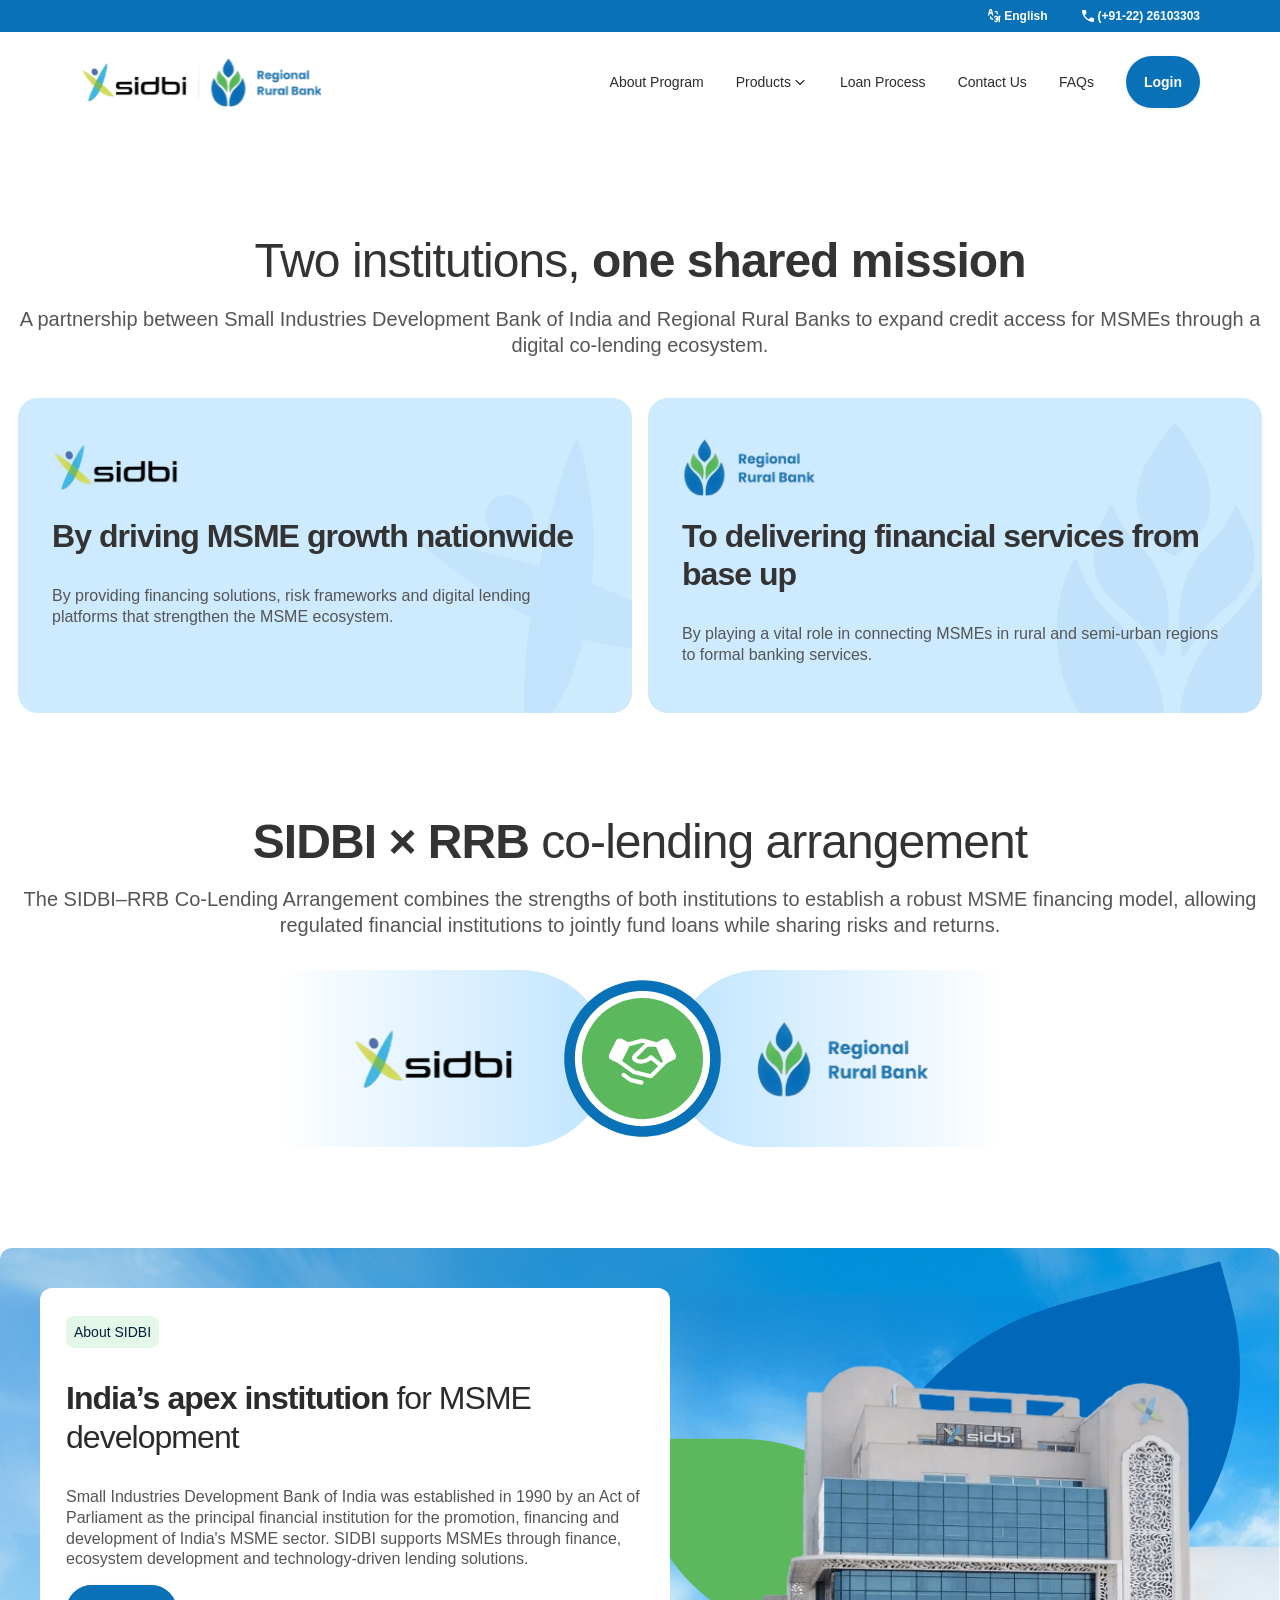
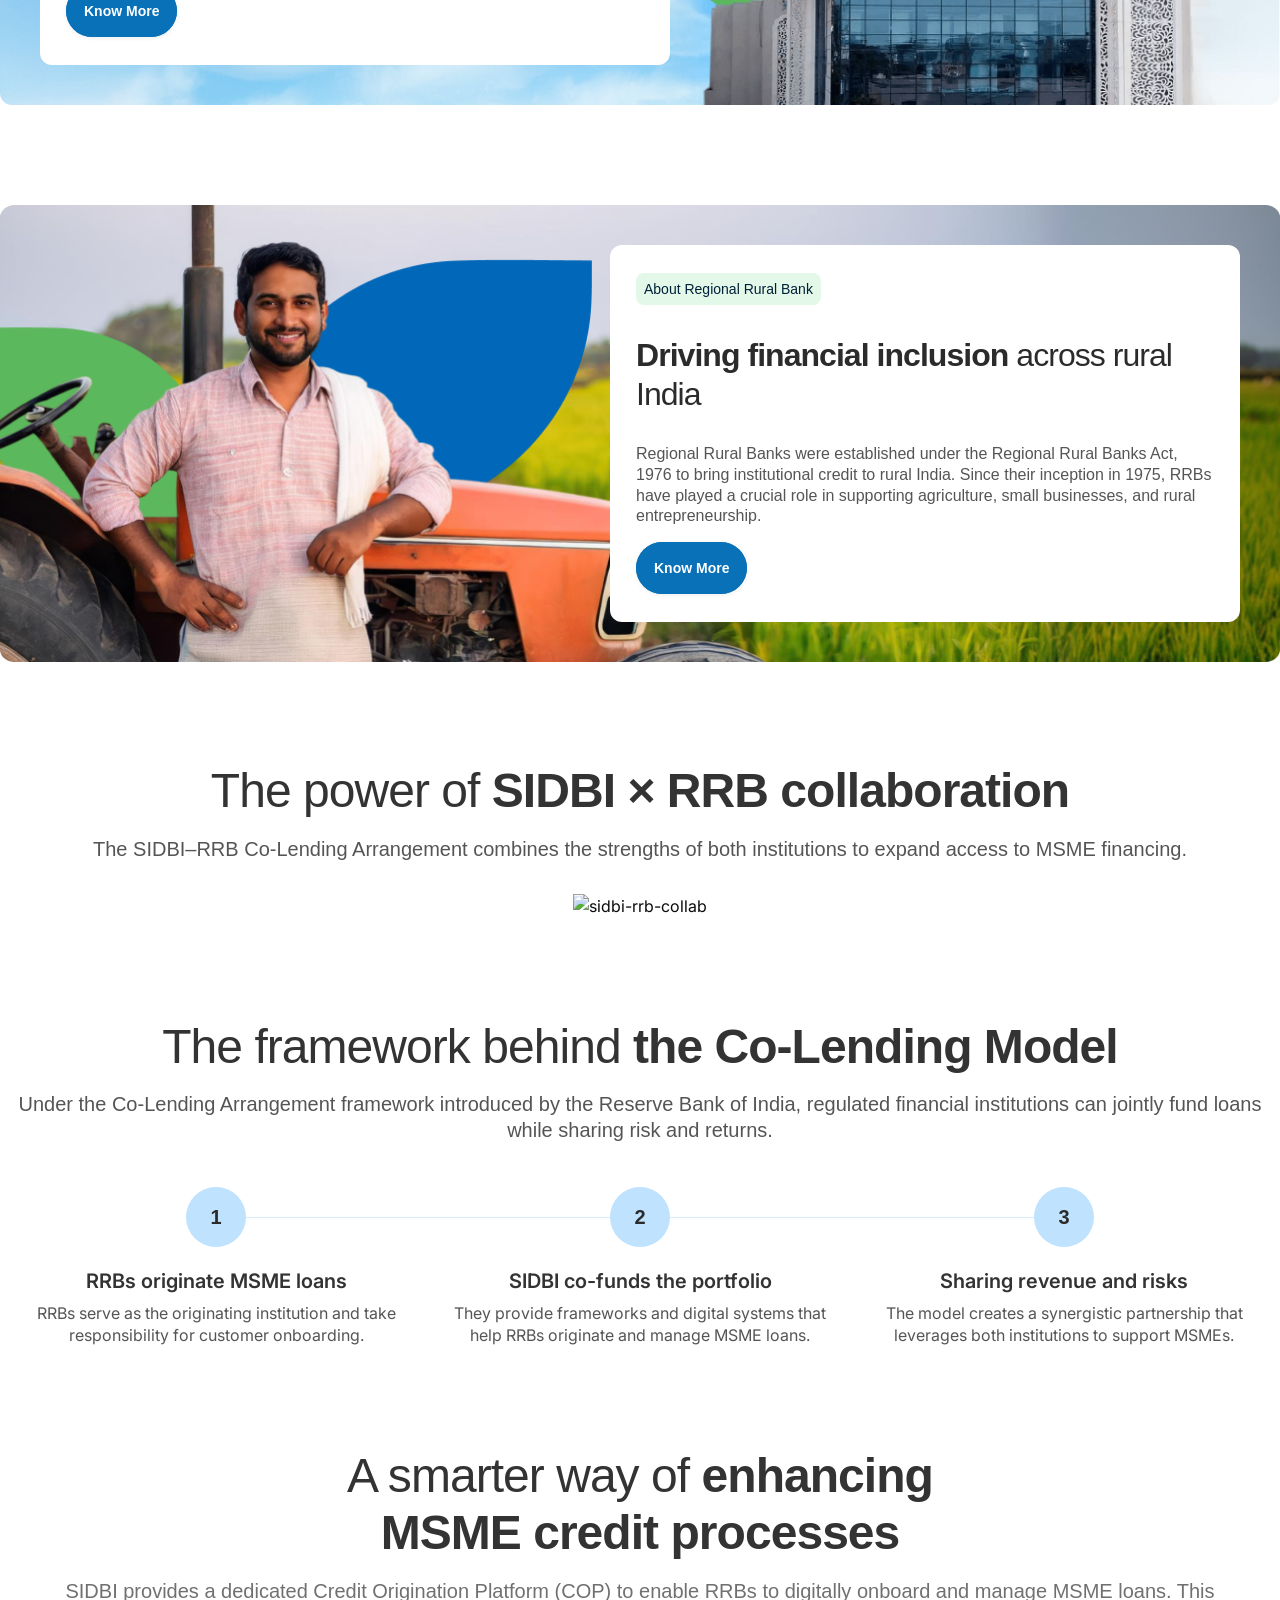
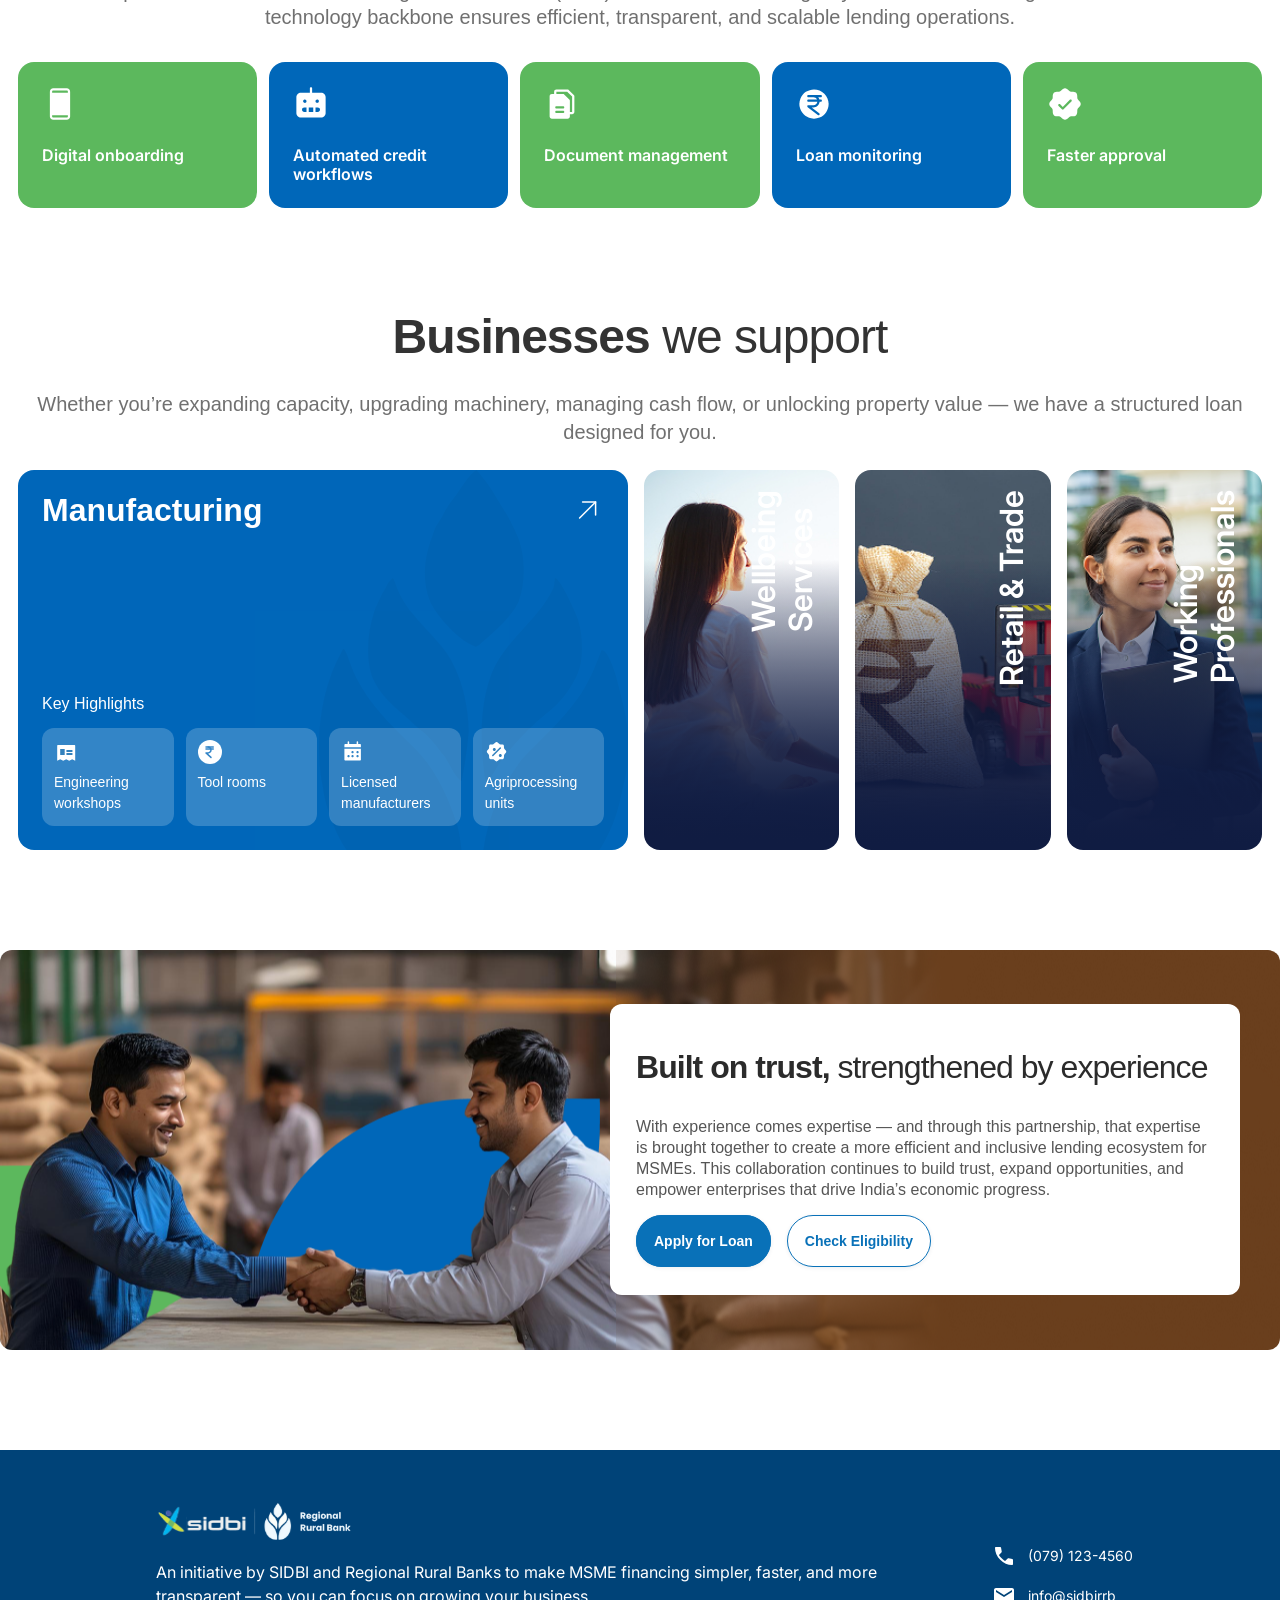
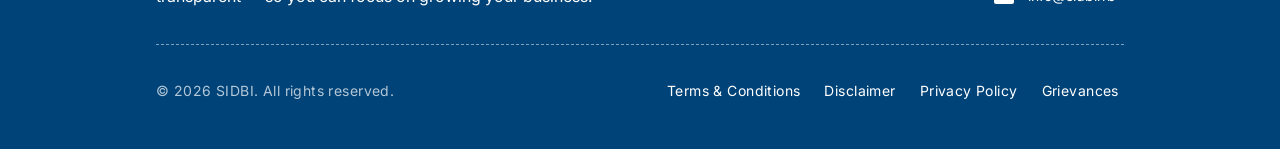
==== commit 8329106b: "updated changes contact us validation changes" ====
--- a/about.html
+++ b/about.html
@@ -394,7 +394,7 @@
                                 </div>
                                 <p
                                     class="font-[&#x27;Inter:Semi_Bold&#x27;,sans-serif] font-semibold leading-[20px] not-italic relative shrink-0 text-[14px] text-center text-white whitespace-nowrap">
-                                    Check Eligibility</p>
+                                    Apply for Loan</p>
                             </a>
                             <a href="#"
                                 class="bg-[white] text-[#0971b8] content-stretch flex gap-[3px] items-center justify-center px-[18px] py-[16px] relative rounded-[100px] shrink-0 mt-[24px]"
--- a/assets/index.css
+++ b/assets/index.css
@@ -6443,12 +6443,6 @@
     white-space: nowrap;
 }
 
-.site-footer-credit {
-    display: flex;
-    align-items: center;
-    gap: 9.018px;
-}
-
 .about-mission-section {
     width: 100%;
     margin-top: 100px;
@@ -7978,7 +7972,8 @@
     /* match main card color */
     background-image: none !important;
     display: block;
-    padding: 24px;
+    /* Inner .loan-main-card-content already has 24px padding (matches .loan-main-card) */
+    padding: 0;
 }
 
 .loan-side-card-new.side-expanded>p {
@@ -8315,6 +8310,53 @@
     margin-top: 16px;
 }
 
+.contact-form-field {
+    display: flex;
+    flex-direction: column;
+    gap: 4px;
+    min-width: 0;
+}
+
+.contact-form-field--full {
+    grid-column: span 2;
+}
+
+.contact-field-error {
+    color: #c62828;
+    font-family: Inter, sans-serif;
+    font-size: 12px;
+    line-height: 1.3;
+    min-height: 1em;
+}
+
+.contact-form-grid input.contact-input--error,
+.contact-form-grid textarea.contact-input--error {
+    background: #fff8f8;
+    border-color: #c62828;
+}
+
+.contact-form-actions {
+    grid-column: span 2;
+    margin-top: 4px;
+}
+
+.contact-toast {
+    background: #2d3137;
+    border-radius: 999px;
+    bottom: 24px;
+    box-shadow: 0 8px 24px rgba(0, 0, 0, 0.2);
+    color: #fff;
+    font-family: Inter, sans-serif;
+    font-size: 14px;
+    left: 50%;
+    max-width: calc(100vw - 32px);
+    padding: 12px 20px;
+    position: fixed;
+    text-align: center;
+    transform: translateX(-50%);
+    z-index: 9999;
+}
+
 .contact-form-grid input,
 .contact-form-grid textarea {
     background: #f9f9f9;
@@ -8329,7 +8371,6 @@
 }
 
 .contact-form-grid textarea {
-    grid-column: span 2;
     resize: vertical;
 }
 
@@ -8376,7 +8417,11 @@
         grid-template-columns: 1fr;
     }
 
-    .contact-form-grid textarea {
+    .contact-form-field--full {
+        grid-column: span 1;
+    }
+
+    .contact-form-actions {
         grid-column: span 1;
     }
 
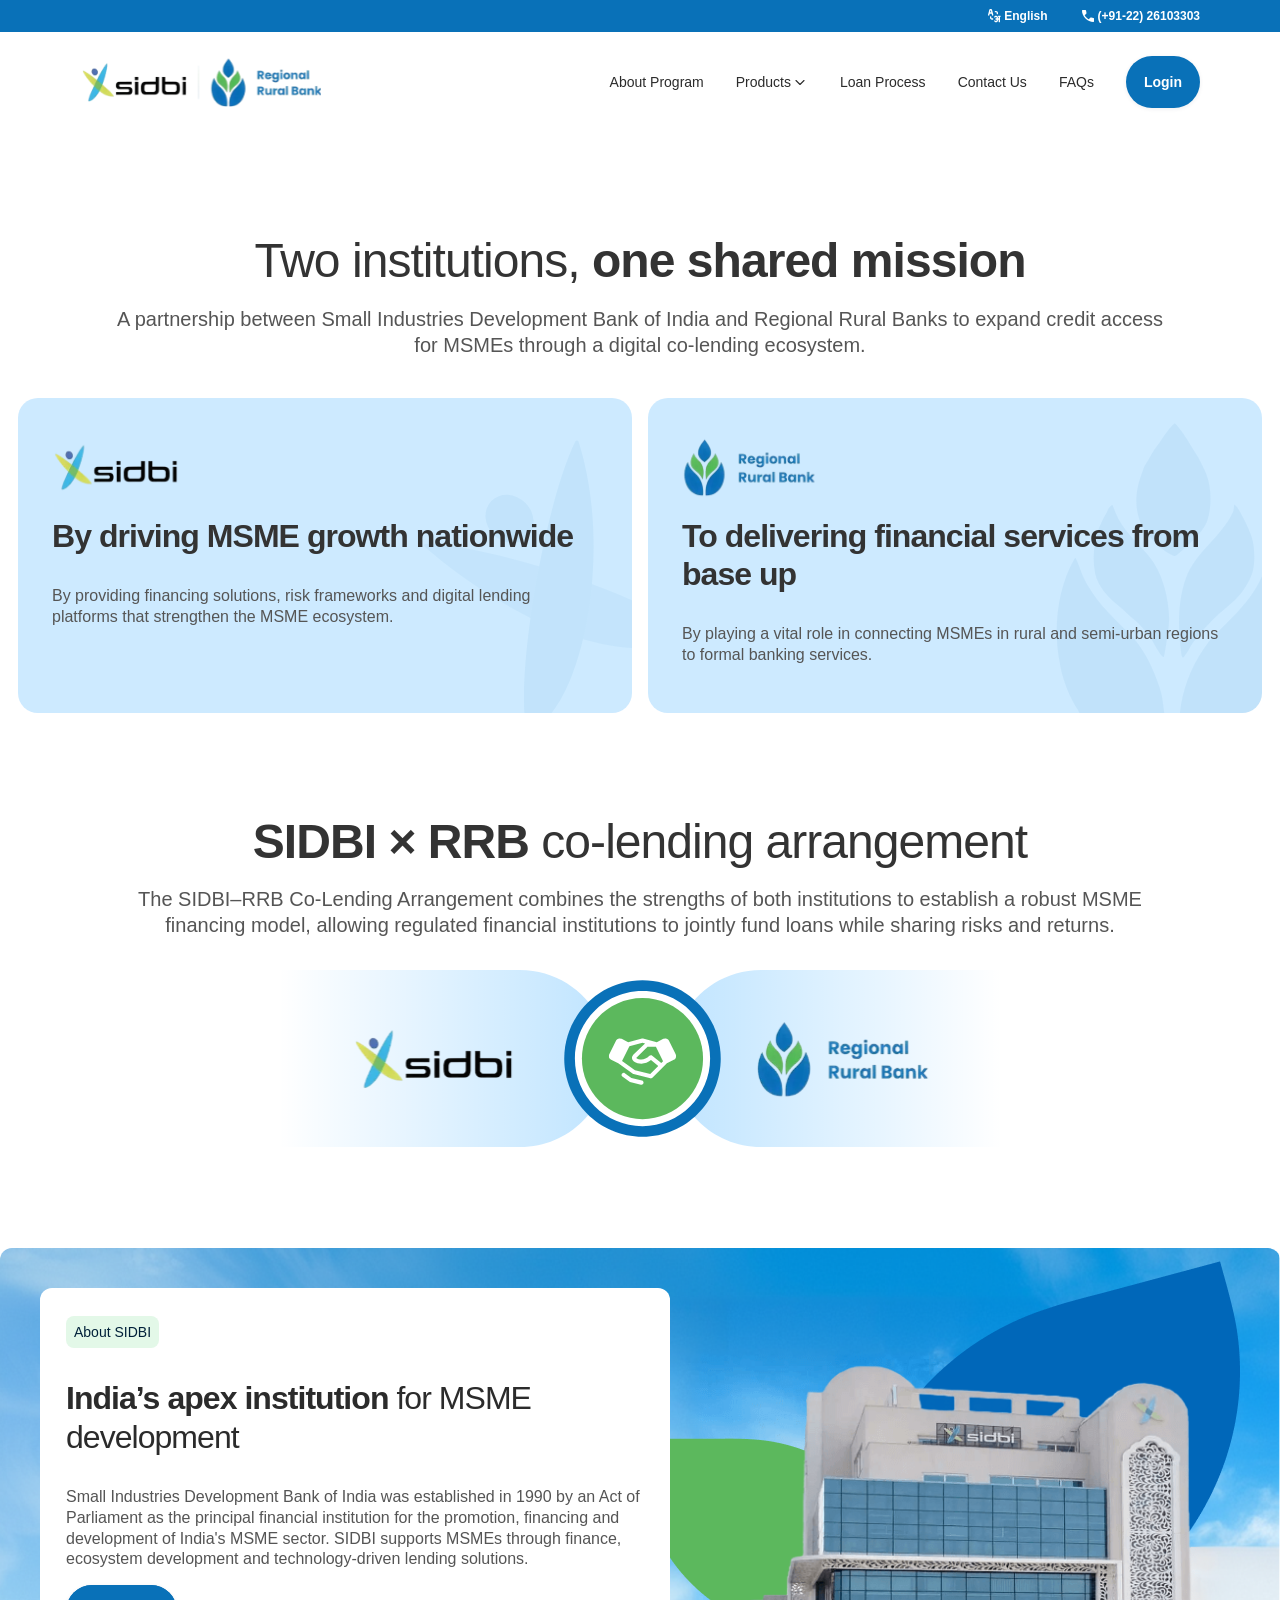
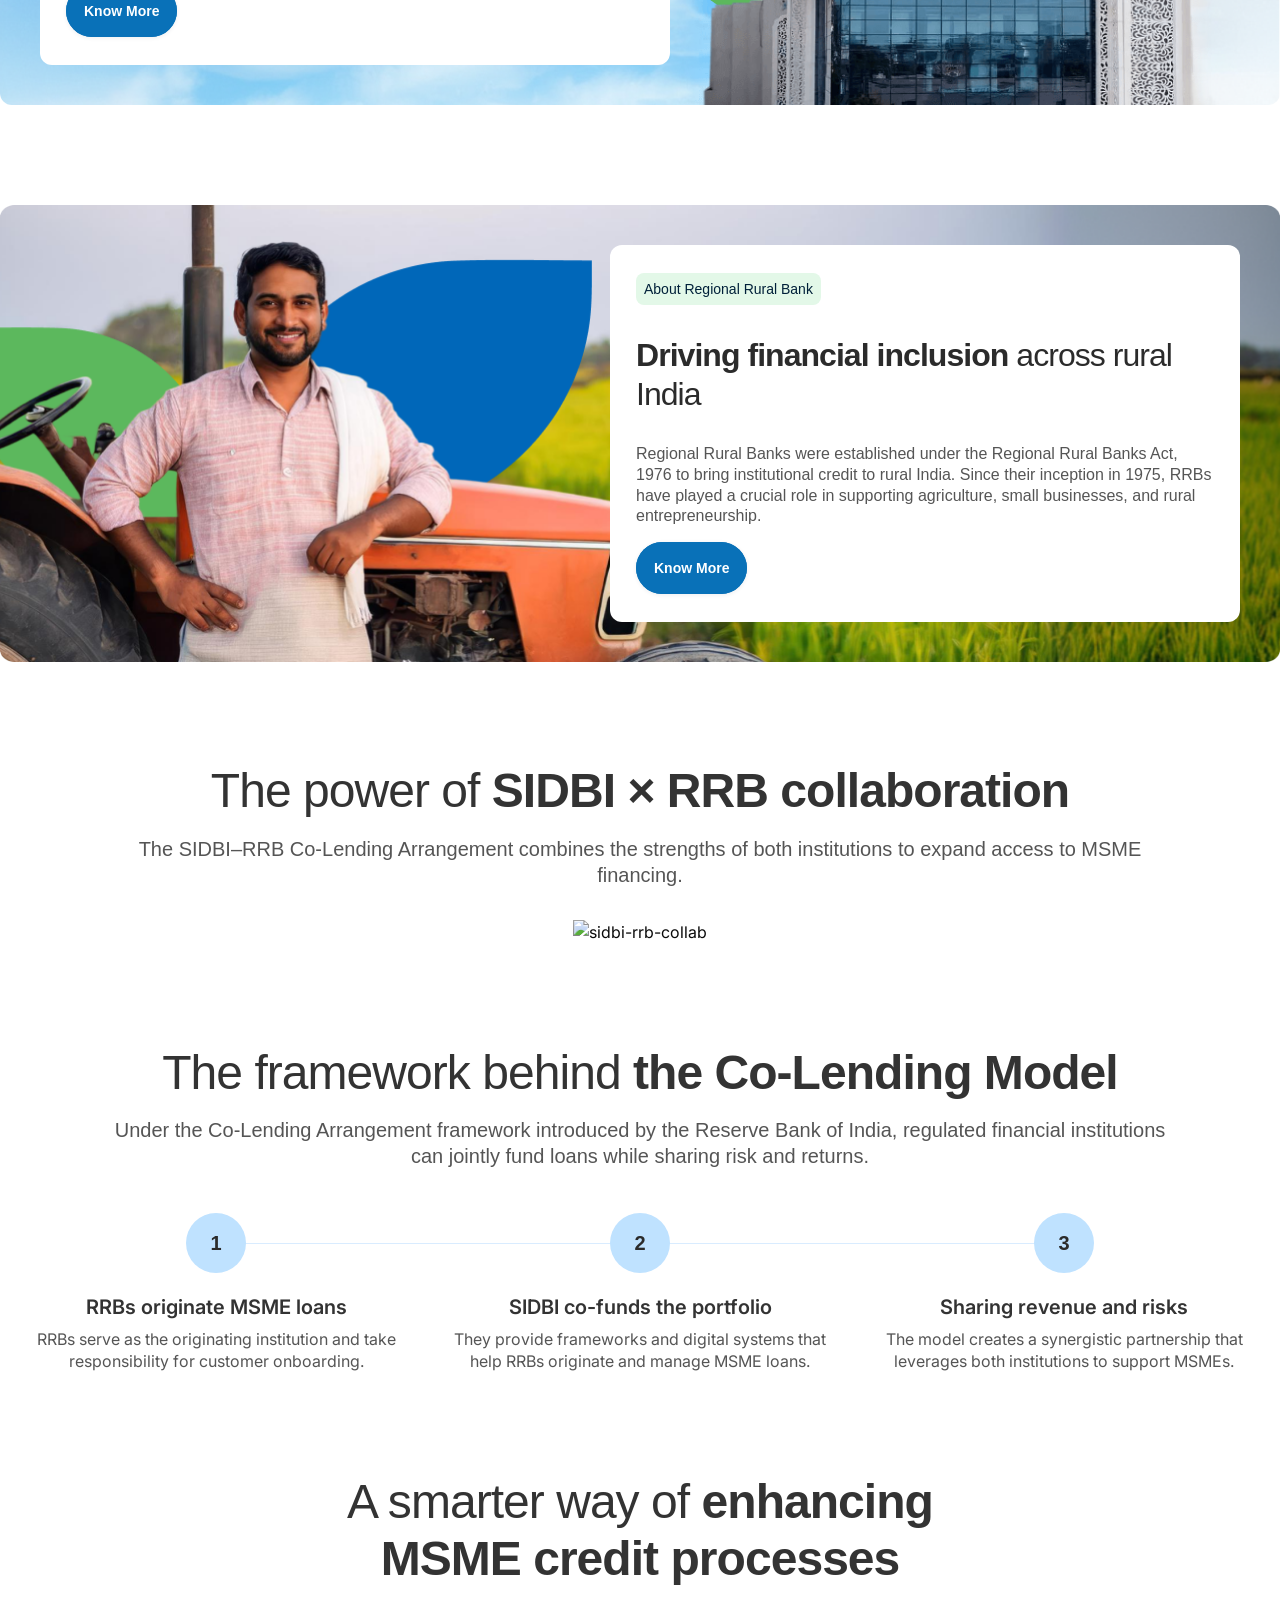
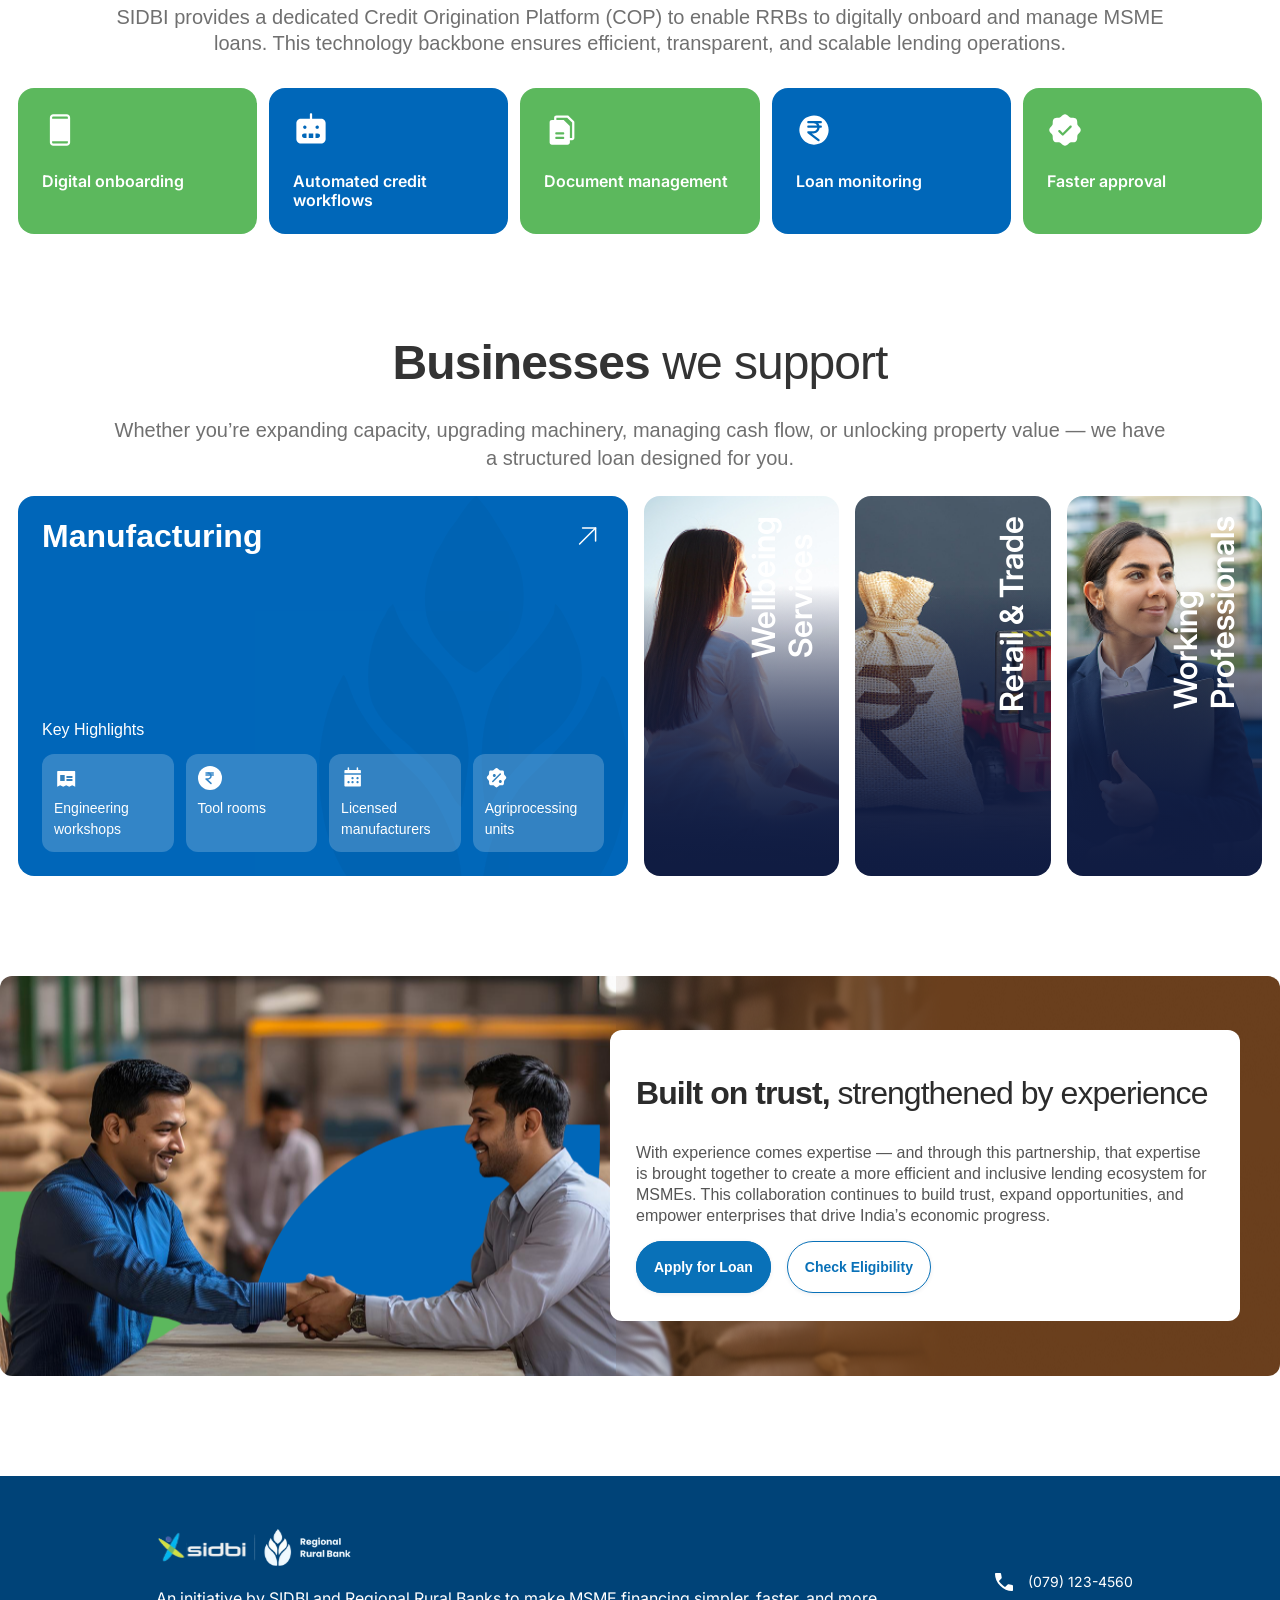
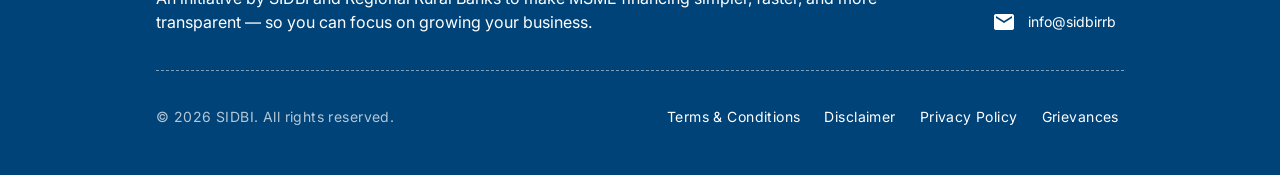
==== commit 1c712e3b: "ui changes" ====
--- a/about.html
+++ b/about.html
@@ -351,16 +351,40 @@
                         </article>
 
                         <article class="loan-side-card-new"
+                            data-highlight-1="Hospitality"
+                            data-highlight-2="Healthcare"
+                            data-highlight-3="IT &amp; Business Services"
+                            data-highlight-4="Education &amp; Training"
+                            data-icon-1="./assets/images/about/wellbeing-hospitality.svg"
+                            data-icon-2="./assets/images/about/wellbeing-healthcare.svg"
+                            data-icon-3="./assets/images/about/wellbeing-it.svg"
+                            data-icon-4="./assets/images/about/wellbeing-education.svg"
                             style="background-image:linear-gradient(to bottom, rgba(16,28,66,0) 23.511%, #101c42 99.765%), url('./assets/images/about/well-bg.png');">
                             <p>Wellbeing <br>Services</p>
                         </article>
 
                         <article class="loan-side-card-new"
+                            data-highlight-1="Agri &amp; food stores"
+                            data-highlight-2="Department stores"
+                            data-highlight-3="Medical stores"
+                            data-highlight-4="Branded apparel/appliances stores"
+                            data-icon-1="./assets/images/about/retail-agri.svg"
+                            data-icon-2="./assets/images/about/retail-department.svg"
+                            data-icon-3="./assets/images/about/retail-medical.svg"
+                            data-icon-4="./assets/images/about/retail-branded.svg"
                             style="background-image:linear-gradient(to bottom, rgba(16,28,66,0) 23.511%, #101c42 99.765%), url('./assets/images/about/retail-bg.png');">
                             <p>Retail &amp; Trade</p>
                         </article>
 
                         <article class="loan-side-card-new"
+                            data-highlight-1="Doctor"
+                            data-highlight-2="Architect"
+                            data-highlight-3="Chartered Accountant"
+                            data-highlight-4="Lawyer"
+                            data-icon-1="./assets/images/about/pro-doctor.svg"
+                            data-icon-2="./assets/images/about/pro-architect.svg"
+                            data-icon-3="./assets/images/about/pro-accountant.svg"
+                            data-icon-4="./assets/images/about/pro-lawyer.svg"
                             style="background-image:linear-gradient(to bottom, rgba(16,28,66,0) 23.511%, #101c42 99.765%), url('./assets/images/about/work-bg.png');">
                             <p>Working <br>Professionals</p>
                         </article>
@@ -466,6 +490,20 @@
                     titleNode.textContent = hoveredTitleNode.textContent.replace(/\s+/g, " ").trim();
                 }
 
+                var highlightItems = clone.querySelectorAll(".loan-highlight-item");
+                for (var hi = 0; hi < highlightItems.length; hi++) {
+                    var n = hi + 1;
+                    var text = card.getAttribute("data-highlight-" + n);
+                    var p = highlightItems[hi].querySelector("p");
+                    if (p && text) p.textContent = text;
+                    var iconSrc = card.getAttribute("data-icon-" + n);
+                    var img = highlightItems[hi].querySelector("img");
+                    if (img && iconSrc) {
+                        img.src = iconSrc;
+                        if (text) img.alt = text;
+                    }
+                }
+
                 card.appendChild(clone);
             }
 
--- a/assets/index.css
+++ b/assets/index.css
@@ -1625,6 +1625,10 @@
         min-height: 538px
     }
 
+    .min-h-\[480px\] {
+        min-height: 480px
+    }
+
     .min-h-px {
         min-height: 1px
     }
@@ -2023,6 +2027,9 @@
 
     .max-w-\[1440px\] {
         max-width: 1440px
+    }
+    .max-w-\[1066px\] {
+        max-width: 1066px
     }
 
     .max-w-\[559px\] {
@@ -3059,6 +3066,14 @@
 
     .pl-8 {
         padding-left: calc(var(--spacing)*8)
+    }
+
+    .pl-\[80px\] {
+        padding-left: 80px;
+    }
+
+    .pr-\[36px\] {
+        padding-right: 36px;
     }
 
     .text-center {
@@ -6933,6 +6948,10 @@
     .hero-media {
         height: 360px;
     }
+
+    .hero-split--bg-right {
+        background-position: left center !important;
+    }
 }
 
 /* Loan process: digital journey section */
@@ -7262,6 +7281,80 @@
     transform: translateY(0);
 }
 
+/* Business loans: Figma 3×2 “Why choose” feature grid */
+.business-why-figma-grid {
+    display: grid;
+    gap: 24px;
+    grid-template-columns: repeat(3, minmax(0, 1fr));
+}
+
+.business-why-figma-card {
+    align-items: flex-end;
+    background-position: center;
+    background-repeat: no-repeat;
+    background-size: cover;
+    border-radius: 18px;
+    display: flex;
+    min-height: 400px;
+    overflow: hidden;
+    padding: 22px 20px;
+    position: relative;
+    transition: transform 0.28s ease, box-shadow 0.28s ease;
+}
+
+.business-why-figma-card-copy {
+    position: relative;
+    width: 100%;
+    z-index: 1;
+}
+
+.business-why-figma-card-title {
+    color: #fff;
+    font-family: Inter, sans-serif;
+    font-size: 24px;
+    font-weight: 700;
+    line-height: 1.2;
+    margin: 0 0 8px;
+}
+
+.business-why-figma-card-text {
+    color: #fff;
+    font-family: Inter, sans-serif;
+    font-size: 20px;
+    font-weight: 500;
+    line-height: 1.35;
+    margin: 0;
+    opacity: 0.95;
+}
+
+.business-why-figma-card-text strong {
+    font-weight: 700;
+}
+
+/* Machine loans: first row 3 cards, second row 2 cards centered */
+.machine-why-figma-grid {
+    display: flex;
+    flex-direction: column;
+    gap: 24px;
+    width: 100%;
+}
+
+.machine-why-figma-row {
+    display: grid;
+    gap: 24px;
+}
+
+.machine-why-figma-row--3 {
+    grid-template-columns: repeat(3, minmax(0, 1fr));
+}
+
+.machine-why-figma-row--2 {
+    grid-template-columns: repeat(2, minmax(0, 1fr));
+    margin-inline: auto;
+    max-width: calc((100% - 48px) * 2 / 3 + 24px);
+    width: 100%;
+}
+
 @media (max-width: 1200px) {
     .business-design-grid {
         grid-template-columns: repeat(3, minmax(0, 1fr));
@@ -7271,6 +7364,22 @@
         min-height: 280px;
     }
 
+    .business-why-figma-grid {
+        gap: 20px;
+        grid-template-columns: repeat(2, minmax(0, 1fr));
+    }
+
+    .business-why-figma-card {
+        min-height: 340px;
+    }
+
+    .machine-why-figma-row--3 {
+        grid-template-columns: repeat(2, minmax(0, 1fr));
+    }
+
+    .machine-why-figma-row--2 {
+        max-width: 100%;
+    }
 }
 
 @media (max-width: 768px) {
@@ -7291,8 +7400,40 @@
     .business-design-card-title {
         font-size: 14px;
     }
-    .business-design-card-subcopy{
+
+    .business-design-card-subcopy {
         font-size: 12px;
+    }
+
+    .business-why-figma-grid {
+        gap: 14px;
+        grid-template-columns: 1fr;
+    }
+
+    .business-why-figma-card {
+        min-height: 300px;
+        padding: 18px 16px;
+    }
+
+    .business-why-figma-card-title {
+        font-size: 20px;
+    }
+
+    .business-why-figma-card-text {
+        font-size: 16px;
+    }
+
+    .machine-why-figma-grid {
+        gap: 16px;
+    }
+
+    .machine-why-figma-row {
+        gap: 16px;
+    }
+
+    .machine-why-figma-row--3,
+    .machine-why-figma-row--2 {
+        grid-template-columns: 1fr;
     }
 }
 
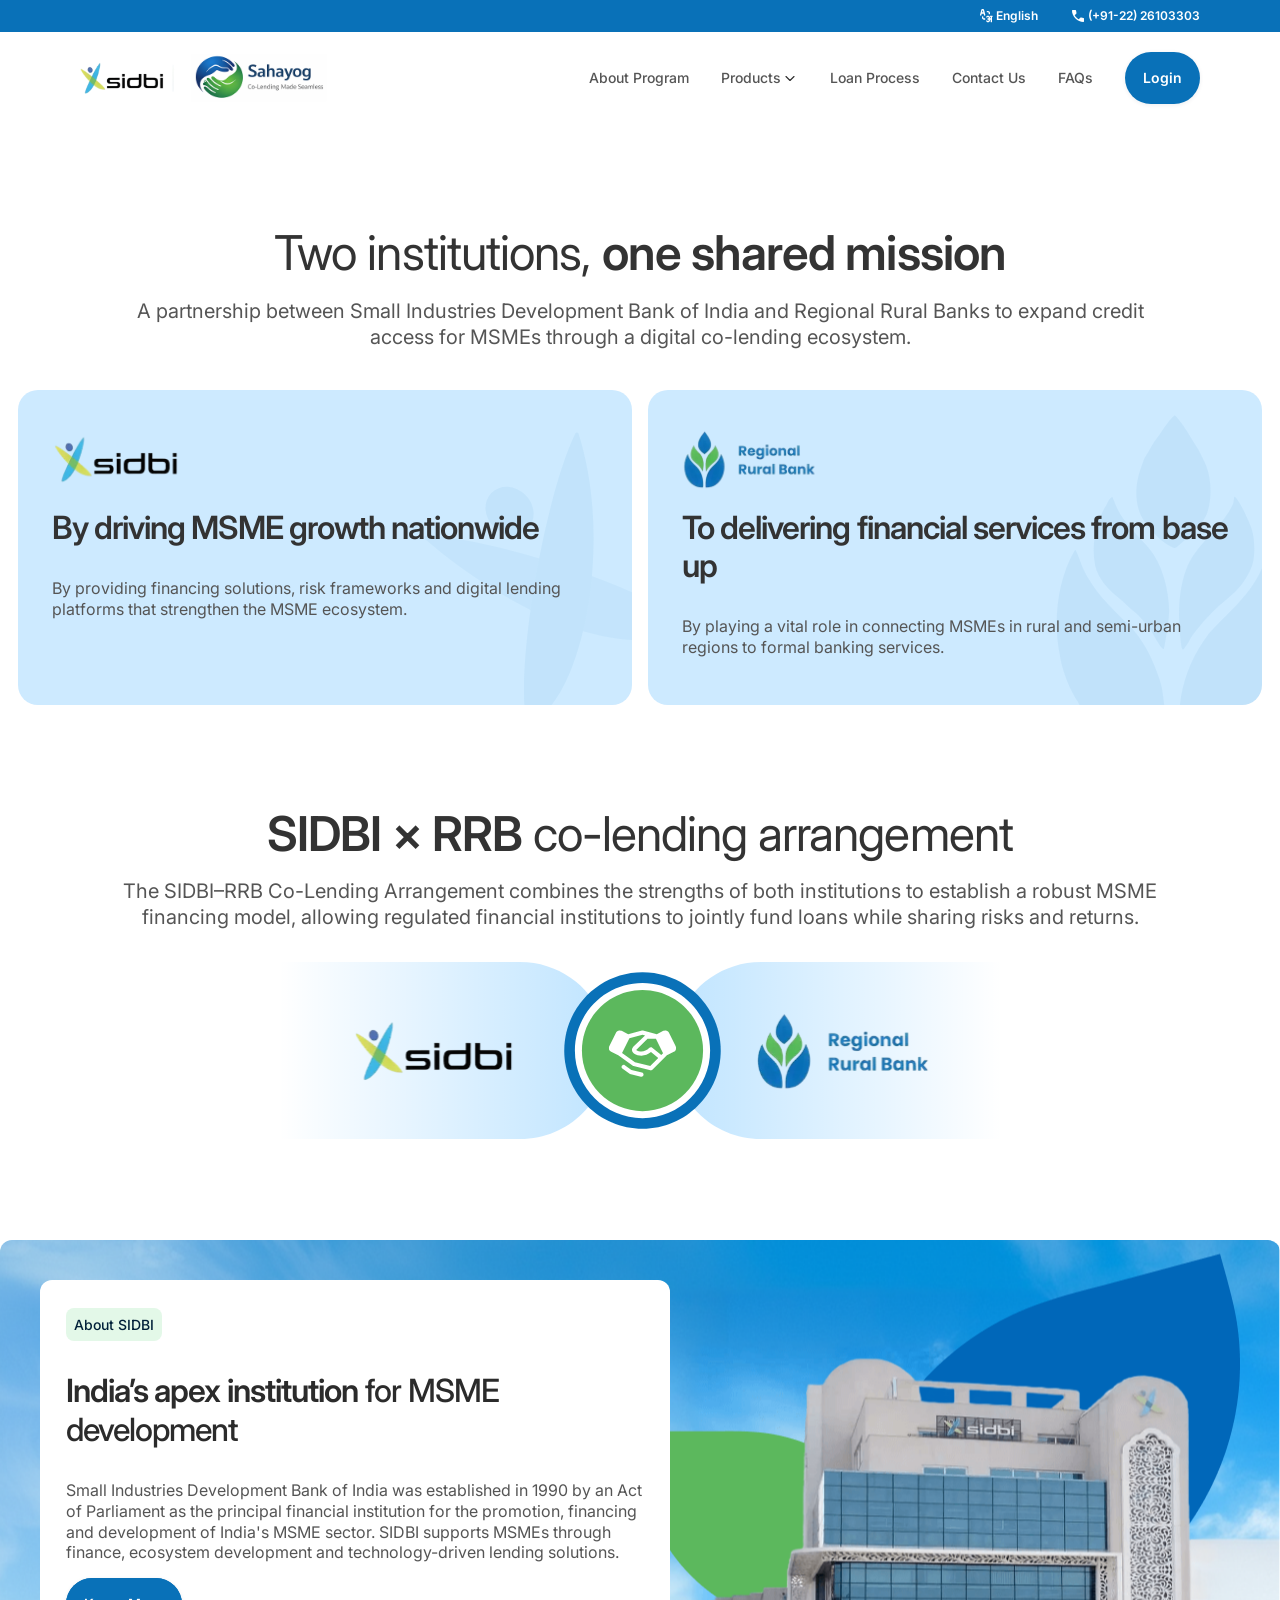
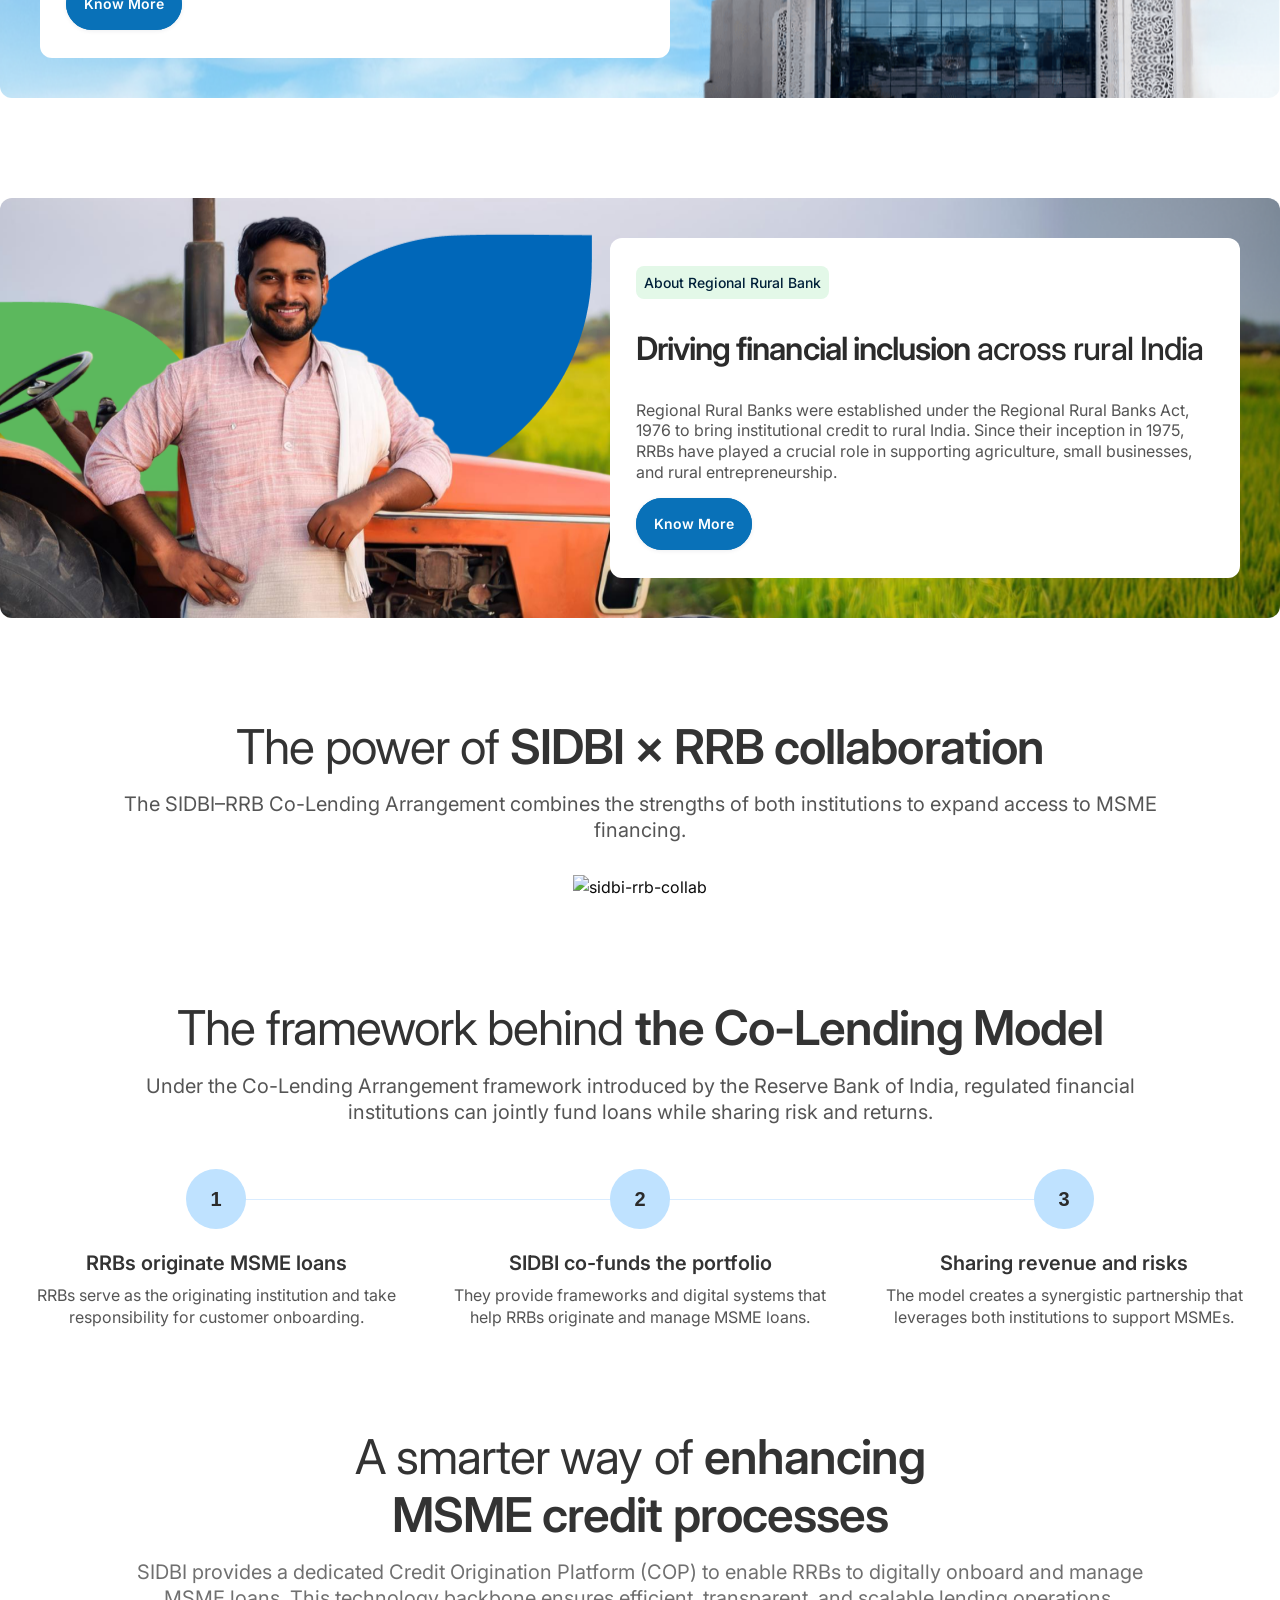
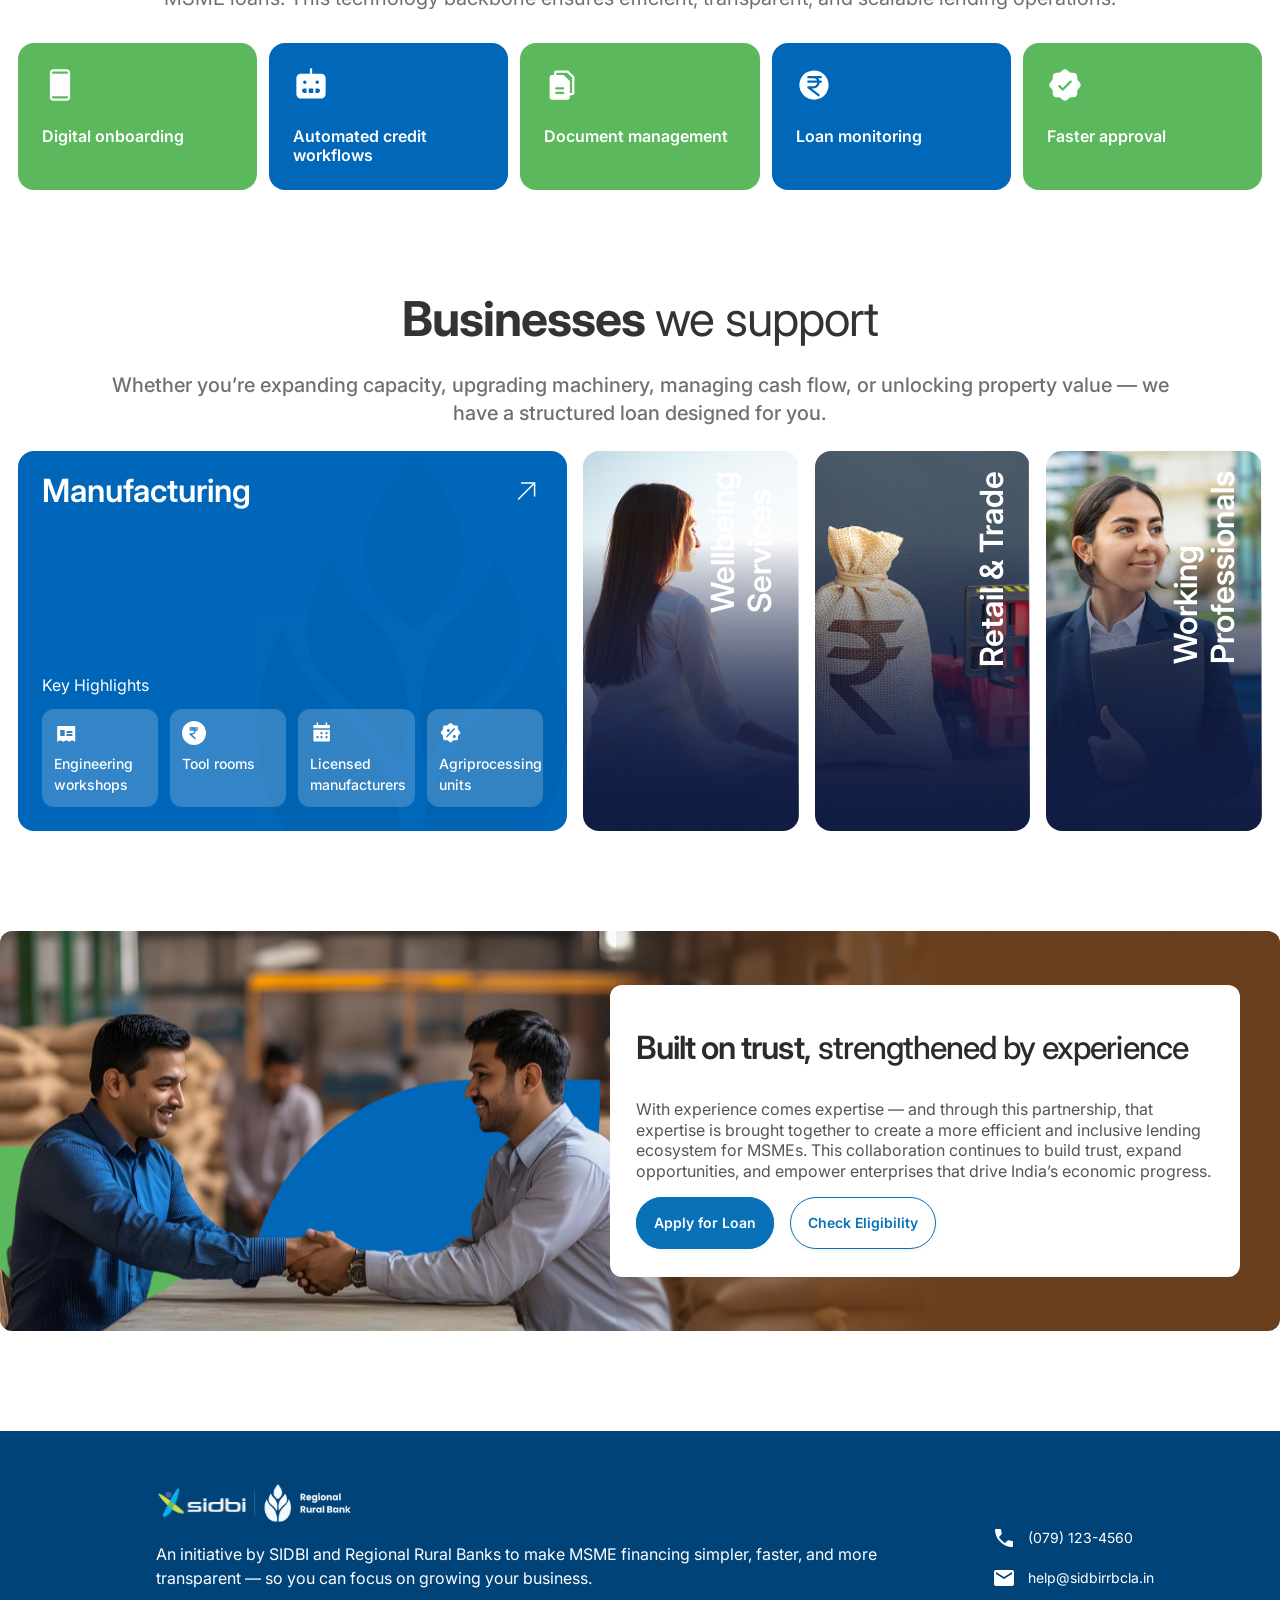
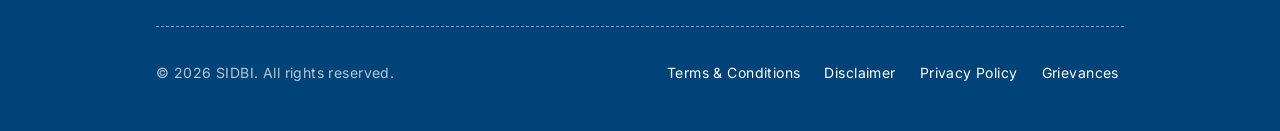
==== commit 2c57b8e5: "updated new changes in home page" ====
--- a/about.html
+++ b/about.html
@@ -453,8 +453,6 @@
 
             if (!mainCard || !mainContent || !sideCards.length) return;
 
-            grid.classList.add("active-1");
-
             function clearSideStates() {
                 sideCards.forEach(function (card) {
                     card.classList.remove("side-expanded");
@@ -465,14 +463,8 @@
                 });
             }
 
-            function setActive(idx) {
-                grid.classList.remove("active-1", "active-2", "active-3", "active-4");
-                grid.classList.add("active-" + idx);
-            }
-
-            function expandSide(card, sideIndex) {
+            function expandSide(card) {
                 clearSideStates();
-                setActive(sideIndex + 2);
 
                 mainCard.classList.add("collapsed");
                 card.classList.add("side-expanded");
@@ -509,17 +501,16 @@
 
             function resetAll() {
                 clearSideStates();
-                setActive(1);
                 mainCard.classList.remove("collapsed");
             }
 
-            sideCards.forEach(function (card, idx) {
+            sideCards.forEach(function (card) {
                 card.setAttribute("tabindex", "0");
                 card.addEventListener("mouseenter", function () {
-                    expandSide(card, idx);
+                    expandSide(card);
                 });
                 card.addEventListener("focus", function () {
-                    expandSide(card, idx);
+                    expandSide(card);
                 });
             });
 
--- a/assets/index.css
+++ b/assets/index.css
@@ -1628,6 +1628,9 @@
     .min-h-\[480px\] {
         min-height: 480px
     }
+    .min-h-\[548px\] {
+        min-height: 548px
+    }
 
     .min-h-px {
         min-height: 1px
@@ -1671,6 +1674,14 @@
 
     .w-1\/2 {
         width: 50%;
+    }
+    
+    .w-51\/100 {
+        width: 51%
+    }
+
+    .w-6\/10 {
+        width: 60%
     }
 
     .w-4 {
@@ -3091,29 +3102,32 @@
     .align-middle {
         vertical-align: middle
     }
+    .font-\[\'Inter\'\] {
+        font-family: Inter, sans-serif
+    }
 
     .font-\[\'Inter\:Bold\'\,sans-serif\] {
-        font-family: Inter\:Bold, sans-serif
+        font-family: Inter, sans-serif
     }
 
     .font-\[\'Inter\:Light\'\,sans-serif\] {
-        font-family: Inter\:Light, sans-serif
+        font-family: Inter, sans-serif
     }
 
     .font-\[\'Inter\:Medium\'\,sans-serif\] {
-        font-family: Inter\:Medium, sans-serif
+        font-family: Inter, sans-serif
     }
 
     .font-\[\'Inter\:Medium_Italic\'\,sans-serif\] {
-        font-family: Inter\:Medium Italic, sans-serif
+        font-family: Inter, sans-serif
     }
 
     .font-\[\'Inter\:Regular\'\,sans-serif\] {
-        font-family: Inter\:Regular, sans-serif
+        font-family: Inter, sans-serif
     }
 
     .font-\[\'Inter\:Semi_Bold\'\,sans-serif\] {
-        font-family: Inter\:Semi Bold, sans-serif
+        font-family: Inter, sans-serif
     }
 
     .font-mono {
@@ -3326,6 +3340,12 @@
 
     .text-\[\#00569b\] {
         color: #00569b
+    }
+    .text-\[\#37AEFF\] {
+        color: #37AEFF
+    }
+    .text-\[\#7DEE7E\] {
+        color: #7DEE7E
     }
 
     .text-\[\#0971b8\] {
@@ -5945,17 +5965,104 @@
 
 /* Hero responsive behavior for static build where utility variants may be missing */
 
-/* RRB partners responsive row */
-.rrb-partners-row {
+/* RRB partners: infinite horizontal marquee (duplicated groups in HTML) */
+.rrb-partners-marquee {
+    overflow: hidden;
+    width: 100%;
+    -webkit-mask-image: linear-gradient(90deg, transparent, #000 5%, #000 95%, transparent);
+    mask-image: linear-gradient(90deg, transparent, #000 5%, #000 95%, transparent);
+}
+
+.rrb-partners-marquee-track {
     display: flex;
-    flex-direction: column;
+    width: max-content;
+    animation: rrb-partners-marquee 15s linear infinite;
+    will-change: transform;
+}
+
+.rrb-partners-marquee:hover .rrb-partners-marquee-track {
+    animation-play-state: paused;
+}
+
+.rrb-partners-marquee-group {
+    display: flex;
+    flex-direction: row;
+    flex-wrap: nowrap;
+    align-items: stretch;
     gap: 16px;
+    flex: none;
+    padding-right: 16px;
 }
 
 @media (min-width: 768px) {
-    .rrb-partners-row {
-        flex-direction: row;
+    .rrb-partners-marquee-group {
         gap: 24px;
+        padding-right: 24px;
+    }
+}
+
+.rrb-partners-marquee .rrb-partner-card {
+    flex: none;
+    box-sizing: border-box;
+    width: clamp(220px, 70vw, 360px);
+    min-width: clamp(220px, 70vw, 360px);
+}
+
+@media (min-width: 768px) {
+    .rrb-partners-marquee .rrb-partner-card {
+        width: clamp(240px, 28vw, 360px);
+        min-width: clamp(240px, 28vw, 360px);
+    }
+}
+
+@keyframes rrb-partners-marquee {
+    from {
+        transform: translateX(0);
+    }
+
+    to {
+        transform: translateX(-50%);
+    }
+}
+
+@media (prefers-reduced-motion: reduce) {
+    .rrb-partners-marquee-track {
+        animation: none;
+        flex-wrap: wrap;
+        width: 100%;
+        max-width: 100%;
+        justify-content: center;
+        gap: 0;
+    }
+
+    .rrb-partners-marquee-group[aria-hidden="true"] {
+        display: none;
+    }
+
+    .rrb-partners-marquee-group {
+        flex-wrap: wrap;
+        justify-content: center;
+        padding-right: 0;
+        width: 100%;
+        max-width: 1200px;
+        gap: 16px;
+    }
+
+    @media (min-width: 768px) {
+        .rrb-partners-marquee-group {
+            gap: 24px;
+        }
+    }
+
+    .rrb-partners-marquee .rrb-partner-card {
+        width: min(100%, 360px);
+        min-width: 0;
+        flex: 1 1 240px;
+    }
+
+    .rrb-partners-marquee {
+        -webkit-mask-image: none;
+        mask-image: none;
     }
 }
 
@@ -6017,255 +6124,321 @@
     opacity: .7;
 }
 
-/* Documents accordion */
-.docs-accordion-shell {
-    background-image: linear-gradient(90deg, rgb(0, 103, 185) 0%, rgb(0, 103, 185) 100%), linear-gradient(90deg, rgb(35, 41, 122) 0%, rgb(35, 41, 122) 100%);
+/* Homepage "What makes this initiative different": copy on top, large icon bottom-right */
+.initiative-grid--home-features .initiative-card {
+    align-items: stretch;
+    flex-direction: column;
+    gap: 0;
+    justify-content: flex-start;
+    min-height: 200px;
+    overflow: hidden;
+    padding: 24px;
+    position: relative;
+}
+
+.initiative-grid--home-features .initiative-copy {
+    flex: 0 0 auto;
+    max-width: 72%;
+    position: relative;
+    z-index: 2;
+}
+
+.initiative-grid--home-features .initiative-title {
+    font-size: 18px;
+}
+
+.initiative-grid--home-features .initiative-subtitle {
+    line-height: 1.35;
+    margin-top: 2px;
+}
+
+.initiative-grid--home-features .initiative-icon-wrap {
+    align-items: flex-end;
+    box-sizing: border-box;
+    display: flex;
+    justify-content: flex-end;
+    padding: 0;
+    pointer-events: none;
+    position: absolute;
+    /* bottom: -6px;
+    height: 136px;
+    right: -6px;
+    width: 136px; */
+    z-index: 1;
+    bottom: 0px;
+    /* height: 140px; */
+    right: 20px;
+    /* width: 140px; */
+}
+
+/* @media (min-width: 768px) {
+    .initiative-grid--home-features .initiative-icon-wrap {
+        bottom: -8px;
+        height: 160px;
+        right: -8px;
+        width: 160px;
+    }
+}
+
+@media (min-width: 1024px) {
+    .initiative-grid--home-features .initiative-icon-wrap {
+        bottom: -10px;
+        height: 180px;
+        right: -10px;
+        width: 180px;
+    }
+} */
+
+.initiative-grid--home-features .initiative-icon {
+    display: block;
+    flex: none;
+    height: 100%;
+    max-height: 100%;
+    max-width: 100%;
+    object-fit: contain;
+    object-position: 100% 100%;
+    shape-rendering: geometricPrecision;
+    width: 100%;
+}
+
+/* Documents — vertical tabs */
+.docs-tabs-shell {
+    border: 1px solid #0971b8;
     border-radius: 40px;
-    height: 464px;
+    display: flex;
+    min-height: 464px;
     overflow: hidden;
     position: relative;
     width: 100%;
-}
-
-.docs-accordion-panel {
-    background: #0067b9;
-    cursor: pointer;
-    height: 100%;
-    overflow: hidden;
-    position: absolute;
-    top: 0;
-    transition: all .5s ease-in-out;
-}
-
-.docs-accordion-panel--active {
-    left: 0;
-    width: calc(100% - 360px);
-    z-index: 10;
-    /* ensure open card respects shell's left radius when it's the first item */
-    border-top-left-radius: 40px;
-    border-bottom-left-radius: 40px;
-}
-
-.docs-accordion-active-icon-wrap {
-    align-items: center;
+    background: #fff;
+}
+
+.docs-tabs-nav {
+    flex: 0 0 28%;
+    max-width: 360px;
+    min-width: 220px;
     display: flex;
     flex-direction: column;
-    gap: 170px;
-    justify-content: center;
-    left: 26px;
-    position: absolute;
-    top: 38px;
-    width: 32px;
-}
-
-.docs-accordion-content {
-    left: 90px;
-    position: absolute;
-    top: 38px;
-    right: 24px;
-    /* allow fluid width so text doesn't get clipped */
-    width: auto;
-    max-width: none;
+    background: #fff;
+    /* border-right: 1px solid #e4e4e4; */
+}
+
+.docs-tabs-nav-item {
+    align-items: center;
+    background: #fff;
+    border: none;
+    border-bottom: 1px solid #e8e8e8;
+    color: #333;
+    cursor: pointer;
+    display: flex;
+    flex: 1 0 auto;
+    font-family: Inter, sans-serif;
+    font-size: 16px;
+    font-style: normal;
+    font-weight: 400;
+    gap: 12px;
+    justify-content: space-between;
+    line-height: 130%;
+    min-height: 56px;
+    padding: 14px 18px;
+    padding-left:36px;
+    text-align: left;
+    transition: background .2s ease, color .2s ease, font-weight .15s ease;
+}
+
+.docs-tabs-nav-item:hover:not(.docs-tabs-nav-item--active) {
+    background: #f5f9fc;
+}
+
+.docs-tabs-nav-item--active {
+    background: #0971b8;
+    color: #fff;
+    font-style: normal;
+    font-weight: 700;
+    line-height: 130%;
+}
+
+.docs-tabs-nav-label {
+    flex: 1 1 auto;
+}
+
+.docs-tabs-nav-arrow {
+    flex: none;
+    font-size: 18px;
+    line-height: 1;
+    color: #0971b8;
+    font-weight: 600;
+}
+
+.docs-tabs-nav-item--active .docs-tabs-nav-arrow {
+    color: #fff;
+}
+
+@media (min-width: 768px) {
+    .docs-tabs-nav-item:last-of-type {
+        border-bottom: none;
+    }
+}
+
+.docs-tabs-panel-desktop {
+    display: flex;
+    flex: 1 1 auto;
+    flex-direction: column;
+    min-height: 0;
+    min-width: 0;
+}
+
+.docs-tabs-panel {
+    background: #F0F8FF;
+    flex: 1 1 auto;
+    min-height: 320px;
+    min-width: 0;
+    overflow: hidden;
+    padding: 32px 36px 140px 32px;
+    position: relative;
+}
+
+.docs-tabs-panel-title {
+    color: #333;
+    font-family: Inter, sans-serif;
+    font-size: 20px;
+    font-style: normal;
+    font-weight: 500;
+    letter-spacing: -0.4px;
+    line-height: 130%;
+    margin: 0 0 20px;
+}
+
+.docs-tabs-panel-body {
     display: flex;
     flex-direction: column;
-    gap: 20px;
-    align-items: flex-start;
-    opacity: 1;
-    transform: translateY(0);
-    transition: opacity .25s ease, transform .25s ease;
-}
-
-.docs-accordion-list-row {
-    display: flex;
-    gap: 44px;
+    gap: 16px;
+    position: relative;
+    z-index: 1;
+}
+
+.docs-tabs-list-row {
+    align-items: start;
+    column-gap: 32px;
+    display: grid;
+    grid-template-columns: repeat(3, minmax(0, 1fr));
+    row-gap: 16px;
     width: 100%;
 }
 
-.docs-accordion-list-row--compact {
-    align-items: center;
-    white-space: nowrap;
-}
-
-.docs-col-w-277 {
-    width: 277px;
-}
-
-.docs-col-w-242 {
-    width: 242px;
-}
-
-.docs-col-w-302 {
-    width: 302.268px;
-}
-
-.docs-accordion-spacer {
-    opacity: 0;
-    width: 279.428px;
-}
-
-.docs-accordion-leaf {
-    bottom: 0;
+.docs-tabs-col {
+    color: #333;
+    font-family: Inter, sans-serif;
+    font-size: 16px;
+    font-style: normal;
+    font-weight: 400;
+    letter-spacing: 0.16px;
+    line-height: 135%;
+    list-style: none;
+    margin: 0;
+    min-width: 0;
+    padding: 0;
+}
+
+.docs-tabs-col li {
+    margin: 0;
+    padding-left: 14px;
+    position: relative;
+}
+
+.docs-tabs-col li::before {
+    background-color: #0971b8;
+    border-radius: 50%;
+    content: "";
+    height: 8px;
+    left: -2px;
     position: absolute;
-}
-
-.docs-accordion-rail {
-    background: #0067b9;
-    cursor: pointer;
-    height: 100%;
-    overflow: hidden;
+    top: 6px;
+    width: 8px;
+}
+
+.docs-tabs-li-text {
+    display: inline;
+    vertical-align: baseline;
+}
+
+.docs-tabs-leaf {
+    bottom: 0px;
+    /* max-height: 85%; */
+    object-fit: contain;
+    object-position: 100% 100%;
+    pointer-events: none;
     position: absolute;
-    top: 0;
-    transition: all .5s ease-in-out;
-    width: 90px;
-    z-index: 1;
-}
-
-.docs-accordion-rail.is-selected {
-    background: #005fa8;
-}
-
-.docs-accordion-content.is-fading {
-    opacity: .3;
-    transform: translateY(6px);
-}
-
-.docs-accordion-divider {
-    background: rgba(255, 255, 255, .5);
-    height: 100%;
-    left: 0;
-    position: absolute;
-    top: 0;
-    width: 1px;
-}
-
-.docs-accordion-rail-inner {
-    align-items: center;
-    display: flex;
-    flex-direction: column;
-    justify-content: center;
-    left: 26px;
-    position: absolute;
-    top: 38px;
-    width: 32px;
-}
-
-.docs-accordion-rail-label-wrap {
-    align-items: center;
-    display: flex;
-    justify-content: center;
-    min-width: 100%;
-}
-
-.docs-accordion-rail-label {
-    color: #fff;
-    font-family: Inter;
-    font-size: 20px;
-    font-style: normal;
-    font-weight: 300;
-    height: 32px;
-    line-height: 1.3;
-    letter-spacing: -0.4px;
-    transform: rotate(-90deg);
-    white-space: nowrap;
-}
-
-/* Make desktop panel content resilient on narrower widths */
+    right: 40px;
+    /* width: min(52%, 420px); */
+    z-index: 0;
+}
+
 @media (max-width: 1200px) {
-    .docs-accordion-list-row {
-        flex-wrap: wrap;
-        gap: 20px;
-    }
-
-    .docs-col-w-277,
-    .docs-col-w-242,
-    .docs-col-w-302 {
-        width: calc(50% - 20px);
+    .docs-tabs-list-row {
+        column-gap: 24px;
     }
 }
 
 @media (max-width: 900px) {
-
-    .docs-col-w-277,
-    .docs-col-w-242,
-    .docs-col-w-302 {
+    .docs-tabs-list-row {
+        grid-template-columns: 1fr;
+    }
+}
+
+@media (max-width: 767px) {
+    .docs-tabs-shell {
+        border-radius: 20px;
+        flex-direction: column;
+        min-height: 0;
+    }
+
+    .docs-tabs-nav {
+        border-bottom: 1px solid #e4e4e4;
+        border-right: none;
+        flex: none;
+        max-width: none;
+        min-width: 0;
         width: 100%;
     }
-}
-
-.docs-accordion-shell--mobile {
-    border-radius: 20px;
-    display: flex;
-    flex-direction: column;
-    overflow: hidden;
-}
-
-.docs-accordion-panel--mobile-active {
-    background: #0067b9;
-    border-top: 1px solid rgba(255, 255, 255, .22);
-    padding: 14px 14px 0;
-}
-
-.docs-accordion-shell--mobile>.docs-accordion-panel--mobile-active:first-child {
-    border-top: none;
-}
-
-.docs-accordion-mobile-header {
-    align-items: center;
-    display: flex;
-    justify-content: space-between;
-    gap: 12px;
-}
-
-.docs-accordion-mobile-title {
-    color: #fff;
-    font-family: Inter;
-    font-size: 16px;
-    font-weight: 500;
-    line-height: 1.3;
-}
-
-.docs-accordion-mobile-icon {
-    height: 32px;
-    width: 32px;
-    flex: none;
-}
-
-.docs-accordion-mobile-list {
-    color: #fff;
-    font-family: Inter;
-    font-size: 12px;
-    line-height: 1.35;
-    margin-top: 10px;
-    padding-bottom: 90px;
-}
-
-.docs-accordion-mobile-leaf {
-    bottom: 0;
-    left: 0;
-    position: absolute;
-    width: 65%;
-    max-width: 260px;
-}
-
-.docs-accordion-rail--mobile {
-    background: #0067b9;
-    border-top: 1px solid rgba(255, 255, 255, .22);
-    padding: 12px 14px;
-}
-
-.docs-accordion-mobile-row {
-    align-items: center;
-    display: flex;
-    justify-content: space-between;
-    gap: 12px;
-}
-
-.docs-accordion-mobile-row-label {
-    color: #fff;
-    font-family: Inter;
-    font-size: 20px;
-    font-weight: 300;
-    line-height: 1.3;
+
+    .docs-tabs-nav-item {
+        border-bottom: 1px solid #e8e8e8;
+        flex: none;
+        min-height: 52px;
+    }
+
+    .docs-tabs-panel-desktop {
+        display: none !important;
+    }
+
+    .docs-tabs-nav .docs-tabs-panel {
+        border-radius: 0;
+        border-top: 1px solid #e4e4e4;
+        flex: 0 0 auto;
+        margin: 0;
+        min-height: 260px;
+        padding: 24px 22px 120px 18px;
+        width: 100%;
+    }
+
+    .docs-tabs-panel-title {
+        font-size: 18px;
+        letter-spacing: -0.4px;
+        line-height: 130%;
+    }
+
+    .docs-tabs-col {
+        font-size: 16px;
+        letter-spacing: 0.16px;
+        line-height: 135%;
+    }
+
+    .docs-tabs-leaf {
+        bottom: 0px;
+        right: 14px;
+        width: min(75%, 320px);
+    }
 }
 
 /* FAQ section */
@@ -6729,20 +6902,6 @@
         margin-top: 24px;
     }
 
-    .docs-accordion-mobile-leaf {
-        max-width: 200px;
-    }
-
-    .docs-accordion-mobile-icon {
-        width: 20px;
-        height: 20px;
-    }
-
-    .docs-accordion-mobile-row-label {
-        font-size: 16px;
-    }
-
-
     .about-apex-inner {
         min-height: auto;
         padding: 16px;
@@ -6951,6 +7110,78 @@
 
     .hero-split--bg-right {
         background-position: left center !important;
+    }
+}
+
+/* Home page hero carousel — aligned with hero copy / below CTA (same inset as .pl-[80px] on .hero-copy) */
+.hero-carousel-nav {
+    position: absolute;
+    left: 80px;
+    bottom: 36px;
+    transform: none;
+    z-index: 10;
+    display: flex;
+    align-items: center;
+    justify-content: flex-start;
+    gap: 10px;
+    pointer-events: auto;
+}
+
+.hero-carousel-slides {
+    position: relative;
+    min-height: 548px;
+}
+
+.hero-carousel-slide {
+    opacity: 0;
+    visibility: hidden;
+    transition: opacity 0.45s ease, visibility 0.45s ease;
+    pointer-events: none;
+    z-index: 0;
+}
+
+.hero-carousel-slide.hero-carousel-slide--active {
+    opacity: 1;
+    visibility: visible;
+    pointer-events: auto;
+    z-index: 1;
+}
+
+.hero-carousel-indicator {
+    display: inline-flex;
+    align-items: center;
+    justify-content: center;
+    flex-shrink: 0;
+    padding: 0;
+    border: none;
+    cursor: pointer;
+    width: 8px;
+    height: 8px;
+    border-radius: 9999px;
+    background: #fff;
+    opacity: 0.55;
+    box-shadow: 0 1px 4px rgba(0, 0, 0, 0.35);
+    transition: width 0.25s ease, opacity 0.25s ease, transform 0.25s ease;
+}
+
+.hero-carousel-indicator.is-active {
+    width: 32px;
+    height: 8px;
+    border-radius: 9999px;
+    background: #fff;
+    opacity: 1;
+    box-shadow: 0 1px 4px rgba(0, 0, 0, 0.35);
+}
+
+.hero-carousel-indicator:focus-visible {
+    outline: 2px solid #fff;
+    outline-offset: 3px;
+}
+
+@media (max-width: 1024px) {
+    .hero-carousel-nav {
+        left: 28px;
+        bottom: 28px;
     }
 }
 
@@ -7764,6 +7995,42 @@
     z-index: 30;
 }
 
+/* Header logos: arbitrary Tailwind sizes (e.g. h-[44px]) are not in this bundle, so size marks explicitly */
+.header-brand {
+    align-items: center;
+    display: flex;
+    flex-shrink: 0;
+    gap: 16px;
+    min-height: 0;
+    overflow: hidden;
+}
+
+.desktop-navbar .header-brand {
+    max-height: 52px;
+}
+
+.desktop-navbar .header-brand img {
+    display: block;
+    flex-shrink: 0;
+    height: auto;
+    max-height: 48px;
+    object-fit: contain;
+    object-position: left center;
+    width: auto;
+}
+
+.desktop-navbar .header-brand img:first-of-type {
+    max-width: 140px;
+}
+
+.desktop-navbar .header-brand img:last-of-type {
+    max-width: 280px;
+}
+
+.mobile-brand .header-brand {
+    gap: 8px;
+    max-height: 40px;
+}
 
 .nav-dropdown-menu a {
     border-radius: 8px;
@@ -7821,7 +8088,15 @@
 
 .mobile-brand img {
     height: 40px;
+    max-height: 40px;
+    object-fit: contain;
+    object-position: left center;
     width: auto;
+}
+
+.mobile-brand .header-brand img {
+    flex: 0 1 auto;
+    max-width: min(47%, 190px);
 }
 
 .mobile-brand {
@@ -7959,13 +8234,14 @@
 
 }
 
-/* Clean refactor: loan products section */
+/* Clean refactor: loan products section
+   Desktop widths use flex (transition-friendly). Grid track transitions often
+   skip interpolation when the first column toggles with .collapsed / clones. */
 .loan-products-grid {
     align-items: stretch;
-    display: grid;
+    display: flex;
+    flex-direction: column;
     gap: 16px;
-    grid-template-columns: minmax(0, 2.5fr) repeat(3, minmax(0, .80fr));
-    transition: grid-template-columns 300ms ease-in-out;
 }
 
 .loan-main-card {
@@ -7975,7 +8251,7 @@
     min-height: 380px;
     overflow: hidden;
     position: relative;
-    transition: opacity 200ms ease-in-out, transform 200ms ease-in-out;
+    transition: opacity 350ms ease-in-out, transform 350ms ease-in-out;
 }
 
 .loan-main-card-bg {
@@ -7984,6 +8260,7 @@
     opacity: .5;
     pointer-events: none;
     position: absolute;
+    transition: opacity 350ms ease-in-out, background 350ms ease-in-out, background-size 350ms ease-in-out;
 }
 
 .loan-main-card-content {
@@ -7994,23 +8271,26 @@
     padding: 24px;
     position: relative;
     z-index: 1;
-    transition: opacity 200ms ease-in-out;
+    transition: opacity 350ms ease-in-out, transform 350ms ease-in-out;
 }
 
 .loan-main-collapsed-label {
+    bottom: 26px;
     color: #fff;
-    display: none;
     font-family: Inter;
     font-size: 32px;
     font-style: normal;
     font-weight: 600;
     line-height: 1.15;
     margin: 0;
+    opacity: 0;
+    pointer-events: none;
     position: absolute;
     right: 20px;
     text-align: start;
-    bottom: 26px;
     transform: rotate(180deg);
+    transition: opacity 350ms ease-in-out, visibility 0ms linear 350ms;
+    visibility: hidden;
     writing-mode: vertical-rl;
     z-index: 2;
 }
@@ -8056,7 +8336,7 @@
     overflow: hidden;
     padding: 20px 20px;
     position: relative;
-    transition: background-color 200ms ease-in-out, transform 200ms ease-in-out;
+    transition: background-color 350ms ease-in-out, transform 350ms ease-in-out;
 }
 
 .loan-side-card-new>p {
@@ -8069,24 +8349,8 @@
     margin: auto 0 6px;
     text-align: start;
     transform: rotate(180deg);
+    transition: opacity 350ms ease-in-out, visibility 0ms linear 0ms;
     writing-mode: vertical-rl;
-}
-
-/* Interactive expand states */
-.loan-products-grid.active-1 {
-    grid-template-columns: minmax(0, 2.5fr) repeat(3, minmax(0, .80fr));
-}
-
-.loan-products-grid.active-2 {
-    grid-template-columns: minmax(0, .80fr) minmax(0, 2.5fr) minmax(0, .80fr) minmax(0, .80fr);
-}
-
-.loan-products-grid.active-3 {
-    grid-template-columns: minmax(0, .80fr) minmax(0, .80fr) minmax(0, 2.5fr) minmax(0, .80fr);
-}
-
-.loan-products-grid.active-4 {
-    grid-template-columns: minmax(0, .80fr) minmax(0, .80fr) minmax(0, .80fr) minmax(0, 2.5fr);
 }
 
 /* When the primary card is collapsed (another column is active), hide its content smoothly */
@@ -8104,7 +8368,10 @@
 }
 
 .loan-main-card.collapsed .loan-main-collapsed-label {
-    display: block;
+    opacity: 1;
+    pointer-events: auto;
+    transition: opacity 350ms ease-in-out, visibility 0ms;
+    visibility: visible;
 }
 
 /* Side card expanded to behave like main card */
@@ -8115,6 +8382,7 @@
     display: block;
     /* Inner .loan-main-card-content already has 24px padding (matches .loan-main-card) */
     padding: 0;
+    transition: background-color 350ms ease-in-out, padding 350ms ease-in-out;
 }
 
 .loan-side-card-new.side-expanded>p {
@@ -8122,11 +8390,12 @@
 }
 
 .loan-side-card-new.side-expanded .loan-main-card-bg {
-    position: absolute;
+    background: url('./images/loan-bg.svg') right center/contain no-repeat;
     inset: 0;
-    background: url('./images/loan-bg.svg') right center/contain no-repeat;
     opacity: .5;
     pointer-events: none;
+    position: absolute;
+    transition: opacity 350ms ease-in-out, background 350ms ease-in-out;
 }
 
 .loan-side-card-new .loan-main-card-content--clone {
@@ -8134,18 +8403,46 @@
     position: relative;
     width: 100%;
     z-index: 1;
+    transition: opacity 350ms ease-in-out;
+}
+
+/* Desktop drawer: placed after .side-expanded / .collapsed so flex + transitions are not overridden.
+   flex-grow animates more reliably than the flex shorthand in several engines. */
+@media (min-width: 1025px) {
+    .loan-products-grid {
+        flex-direction: row;
+    }
+
+    .loan-main-card {
+        flex-basis: 0%;
+        flex-grow: 2.5;
+        flex-shrink: 1;
+        min-width: 0;
+        transition: flex-grow 350ms cubic-bezier(0.4, 0, 0.2, 1), opacity 350ms ease-in-out, transform 350ms ease-in-out;
+    }
+
+    .loan-main-card.collapsed {
+        flex-grow: 0.8;
+    }
+
+    .loan-side-card-new {
+        flex-basis: 0%;
+        flex-grow: 0.8;
+        flex-shrink: 1;
+        min-width: 0;
+        transition: flex-grow 350ms cubic-bezier(0.4, 0, 0.2, 1), background-color 350ms ease-in-out, transform 350ms ease-in-out;
+    }
+
+    .loan-side-card-new.side-expanded {
+        flex-grow: 2.5;
+        transition: flex-grow 350ms cubic-bezier(0.4, 0, 0.2, 1), background-color 350ms ease-in-out, padding 350ms ease-in-out, transform 350ms ease-in-out;
+    }
 }
 
 @media (max-width: 1024px) {
     .loan-products-grid {
+        display: grid;
         gap: 16px;
-        grid-template-columns: 1fr;
-    }
-
-    .loan-products-grid.active-1,
-    .loan-products-grid.active-2,
-    .loan-products-grid.active-3,
-    .loan-products-grid.active-4 {
         grid-template-columns: 1fr;
     }
 
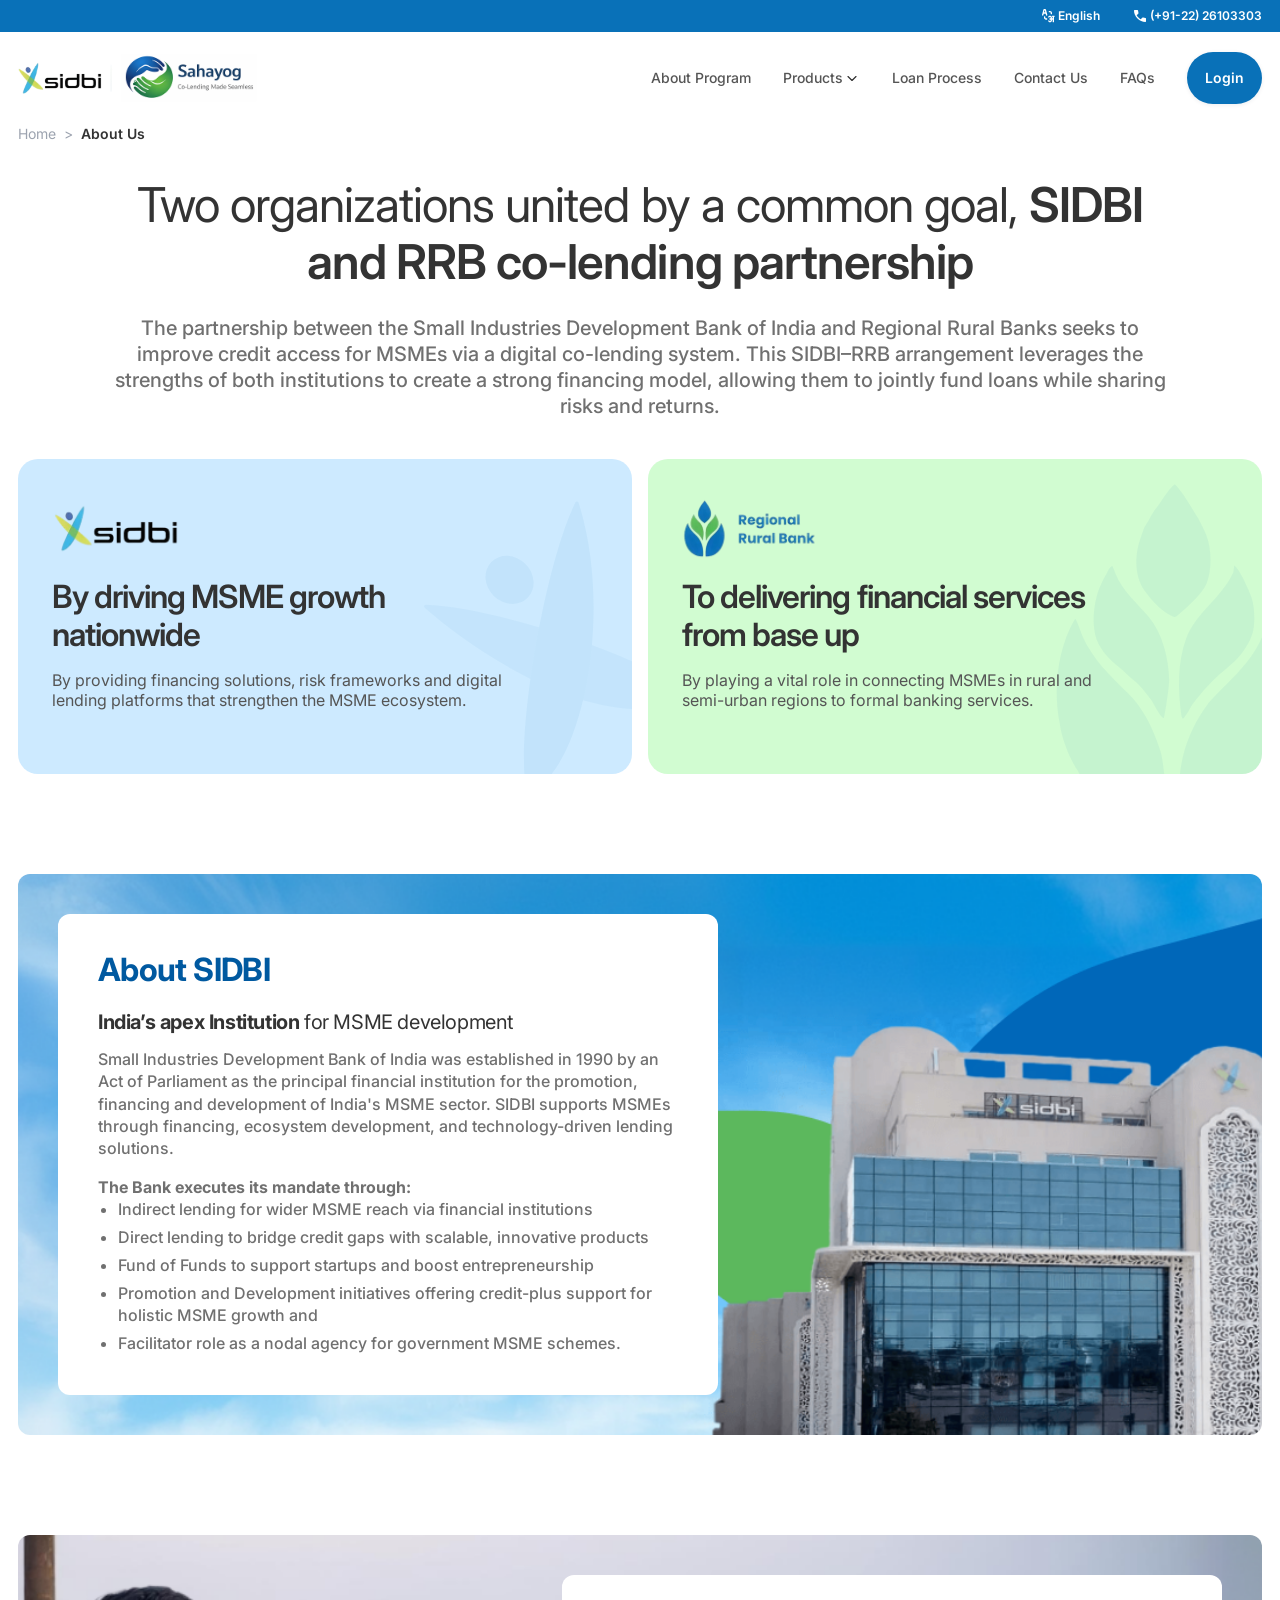
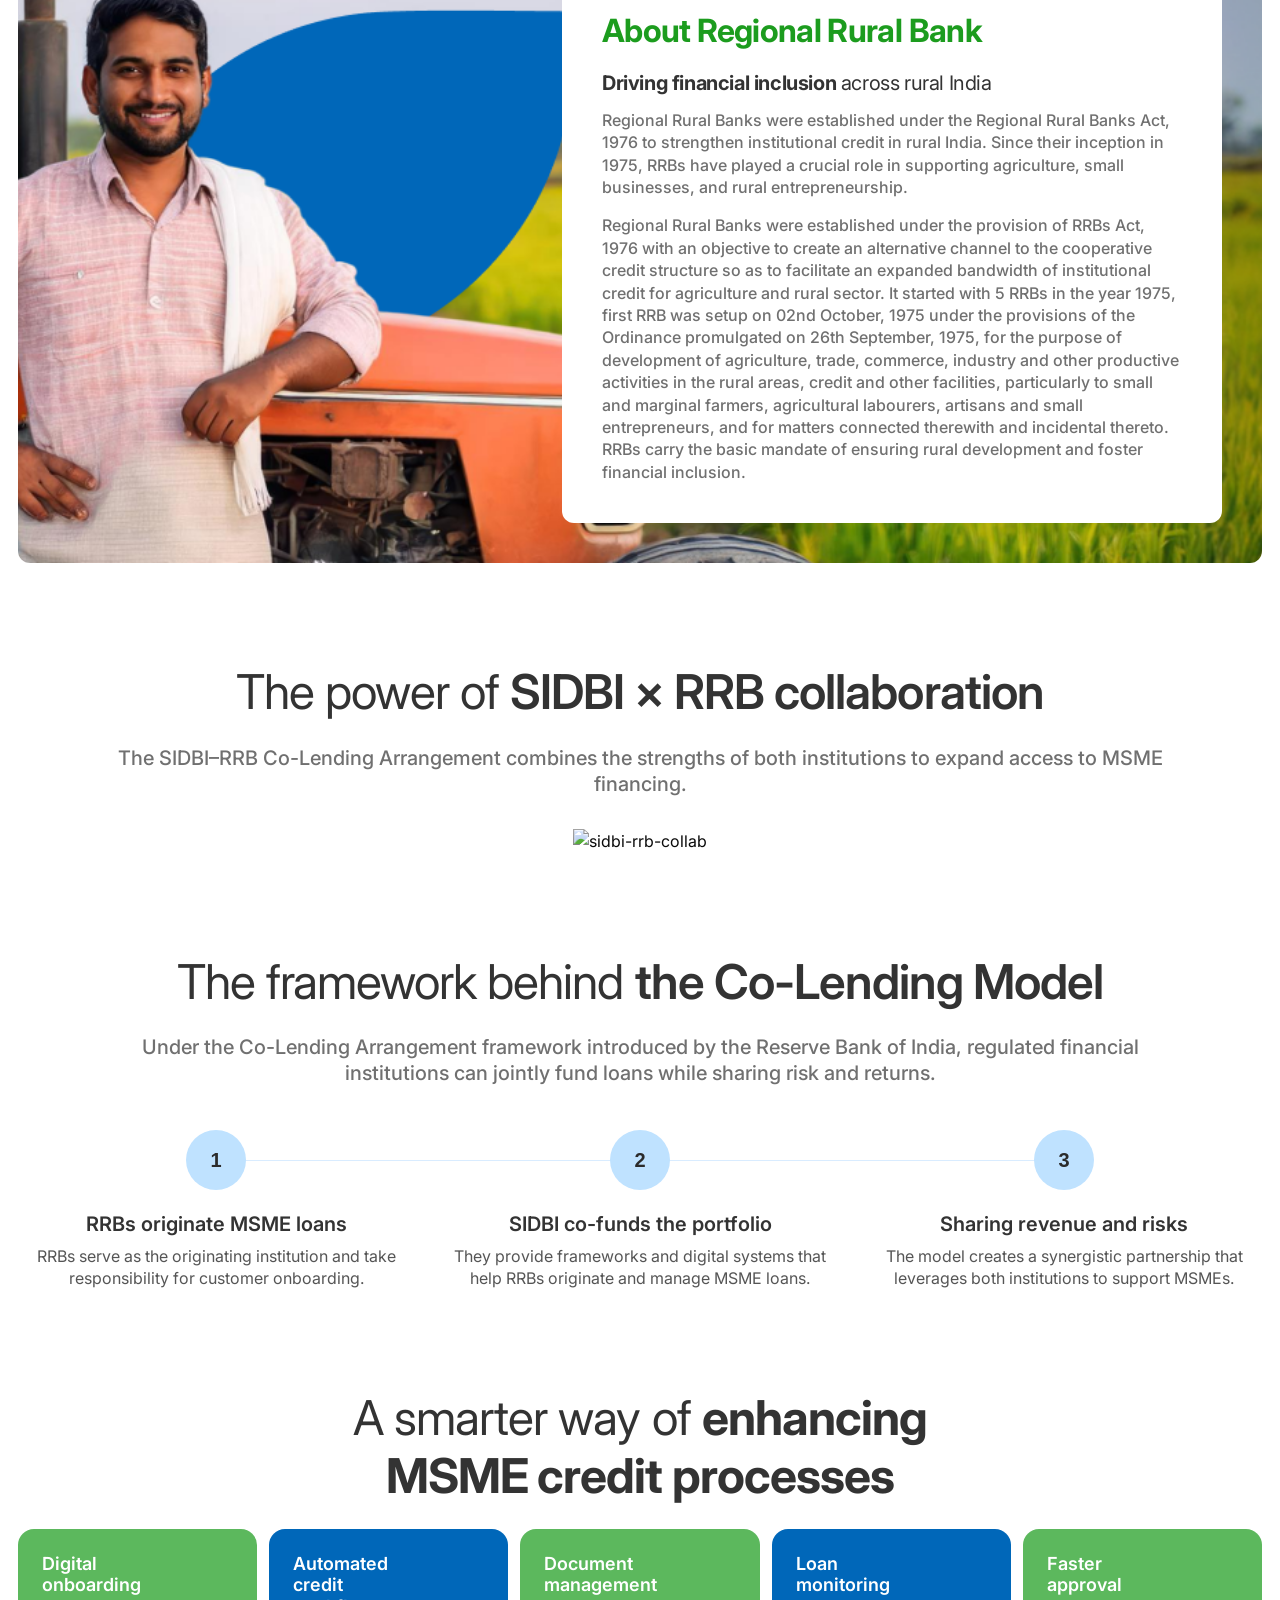
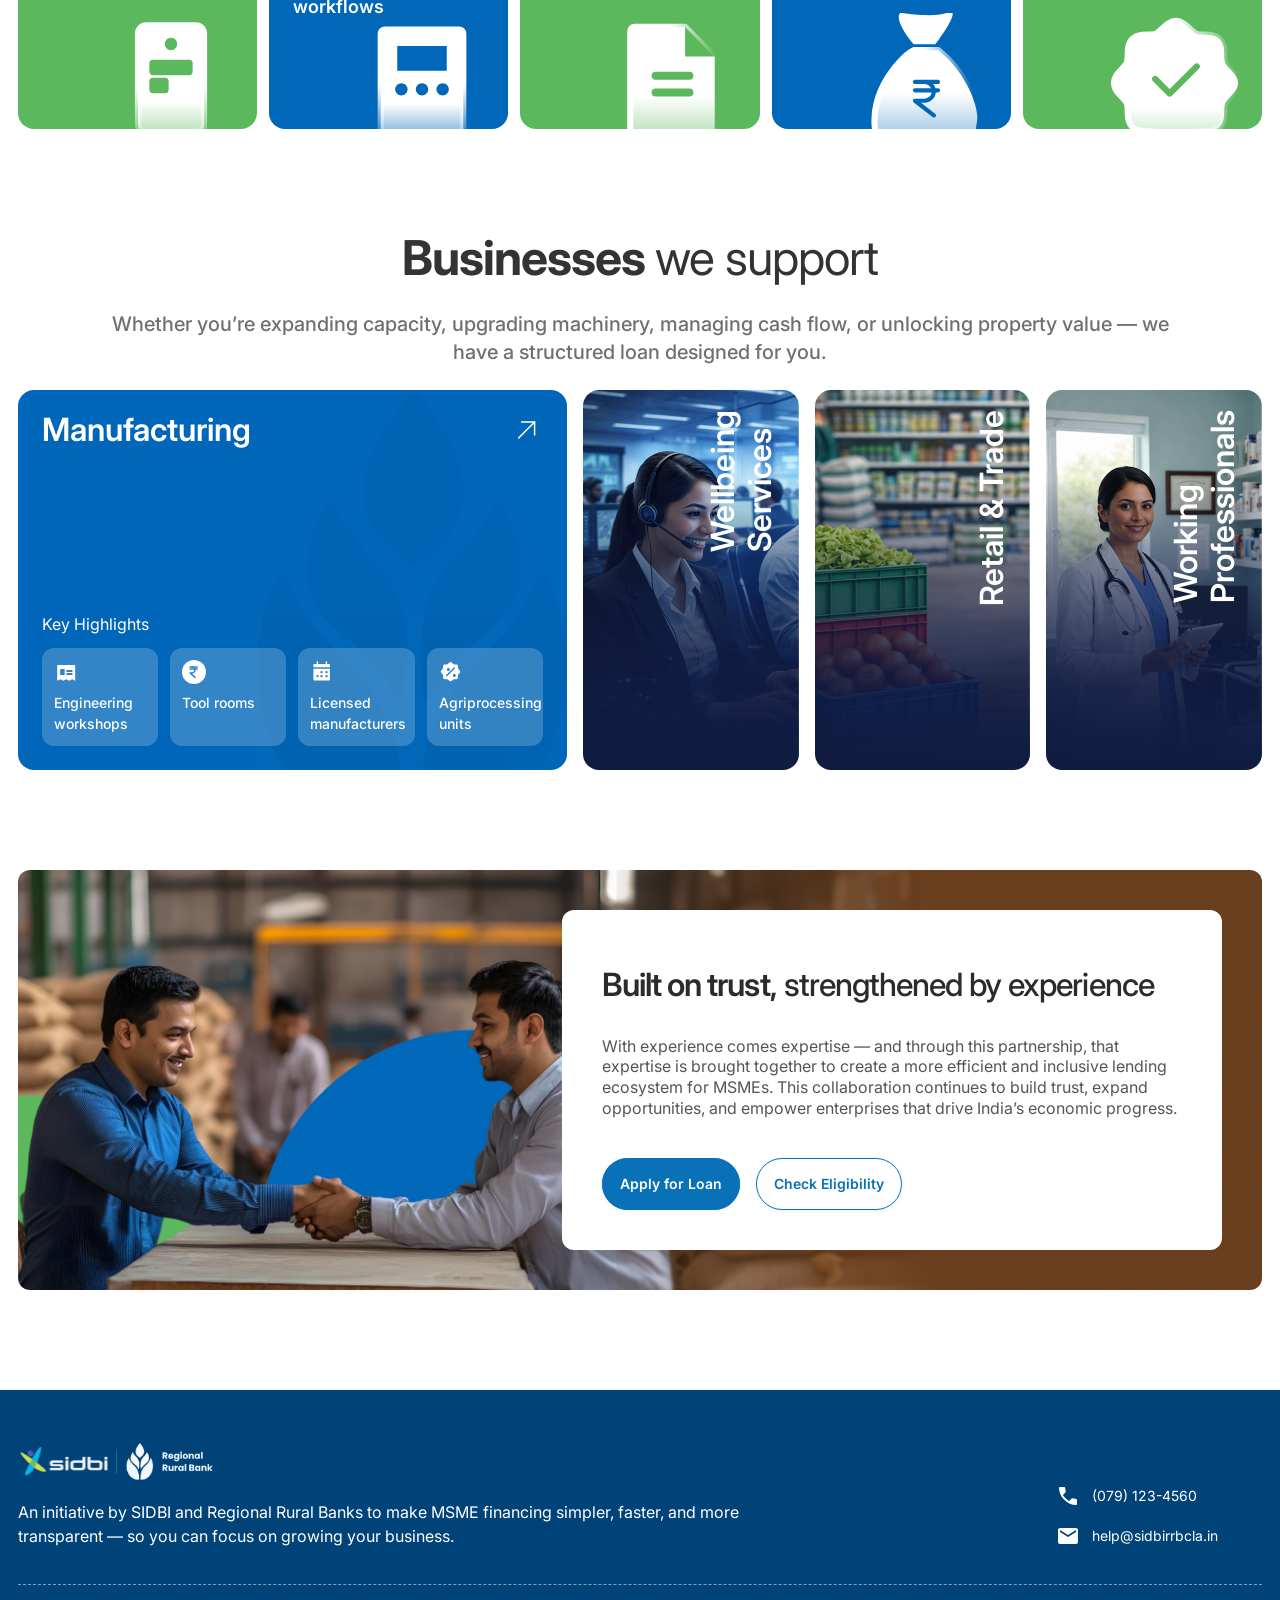
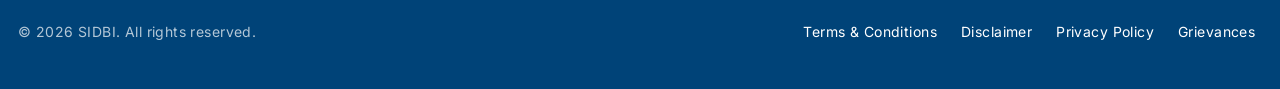
==== commit 1dcee188: "new changes" ====
--- a/about.html
+++ b/about.html
@@ -13,21 +13,28 @@
     <div class="bg-white min-h-screen w-full flex flex-col items-center overflow-x-hidden" data-name="1">
         <div class="bg-white overflow-clip w-full">
             <div id="site-header"></div>
-
-      
-
-            <section class="about-mission-section">
+            <nav class="page-breadcrumb" aria-label="Breadcrumb">
+                <div class="about-mission-inner page-breadcrumb__inner">
+                    <ol class="page-breadcrumb__list">
+                        <li class="page-breadcrumb__item">
+                            <a class="page-breadcrumb__link" href="./index.html">Home</a>
+                        </li>
+                        <li class="page-breadcrumb__item page-breadcrumb__item--current" aria-current="page">
+                            About Us
+                        </li>
+                    </ol>
+                </div>
+            </nav>
+
+            <section class="about-mission-section mt-[32px]">
                 <div class="about-mission-inner">
                     <h1
                         class="font-[&#x27;Inter:Regular&#x27;,sans-serif] font-normal leading-[1.2] text-[#333] text-[48px] tracking-[-0.96px] max-w-[1066px] text-center mx-auto">
-                        Two institutions, <span class="font-[&#x27;Inter:Semi_Bold&#x27;,sans-serif] font-semibold">one
-                            shared mission</span>
+                        Two organizations united by a common goal, <span class="font-[&#x27;Inter:Semi_Bold&#x27;,sans-serif] font-semibold">SIDBI and RRB co-lending partnership</span>
                     </h1>
                     <p
-                        class="font-[&#x27;Inter:Regular&#x27;,sans-serif] font-normal leading-[1.3] text-[#555] text-[20px] max-w-[1066px] text-center mx-auto mt-[16px]">
-                        A partnership between Small Industries Development Bank of India and Regional Rural Banks to
-                        expand credit
-                        access for MSMEs through a digital co-lending ecosystem.
+                        class="font-[&#x27;Inter:Regular&#x27;,sans-serif] font-medium leading-[1.3] text-[#707070] text-[20px] max-w-[1066px] text-center mx-auto mt-[24px]">
+                        The partnership between the Small Industries Development Bank of India and Regional Rural Banks seeks to improve credit access for MSMEs via a digital co-lending system. This SIDBI–RRB arrangement leverages the strengths of both institutions to create a strong financing model, allowing them to jointly fund loans while sharing risks and returns.
                     </p>
 
                     <div class="about-mission-cards">
@@ -38,7 +45,7 @@
                                 By driving MSME growth nationwide
                             </h2>
                             <p
-                                class="font-[&#x27;Inter:Regular&#x27;,sans-serif] font-normal leading-[1.3] text-[#555] text-[16px] mt-[16px]">
+                                class="font-[&#x27;Inter:Regular&#x27;,sans-serif] font-normal leading-[1.3] text-[#555] text-[16px]">
                                 By providing financing solutions, risk frameworks and digital lending platforms that
                                 strengthen the
                                 MSME ecosystem.
@@ -53,7 +60,7 @@
                                 To delivering financial services from base up
                             </h2>
                             <p
-                                class="font-[&#x27;Inter:Regular&#x27;,sans-serif] font-normal leading-[1.3] text-[#555] text-[16px] mt-[16px]">
+                                class="font-[&#x27;Inter:Regular&#x27;,sans-serif] font-normal leading-[1.3] text-[#555] text-[16px]">
                                 By playing a vital role in connecting MSMEs in rural and semi-urban regions to formal
                                 banking services.
                             </p>
@@ -61,96 +68,49 @@
                     </div>
                 </div>
             </section>
-            <section class="about-mission-section">
-                <div class="about-mission-inner">
-                    <h1
-                        class="font-[&#x27;Inter:Regular&#x27;,sans-serif] font-normal leading-[1.2] text-[#333] text-[48px] tracking-[-0.96px] max-w-[1066px] text-center mx-auto">
-                        <span class="font-[&#x27;Inter:Semi_Bold&#x27;,sans-serif] font-semibold">SIDBI × RRB</span>
-                        co-lending arrangement
-                    </h1>
-                    <p
-                        class="font-[&#x27;Inter:Regular&#x27;,sans-serif] font-normal leading-[1.3] text-[#555] text-[20px] max-w-[1066px] text-center mx-auto mt-[16px]">
-                        The SIDBI–RRB Co-Lending Arrangement combines the strengths of both institutions to establish a
-                        robust MSME financing model, allowing regulated financial institutions to jointly fund loans
-                        while sharing risks and returns.
-                    </p>
-                    <div class="w-full h-full flex justify-center mt-[32px]">
-                        <img src="./assets/images/about/sidbi-rrb.svg" alt="sidbi-rrb" class="">
-                    </div>
-                </div>
-            </section>
 
             <!-- apex section -->
-            <section class="about-apex-section">
+            <section class="about-apex-section max-w-[1440px] mx-auto px-[18px]">
                 <div class="about-apex-inner">
-                    <article class="about-apex-card">
-                        <div
-                            class="bg-[#e3f8e8] content-stretch flex flex-col items-center justify-center p-[8px] relative rounded-[8px] shrink-0">
-                            <div class="content-stretch flex items-center relative shrink-0">
-                                <p
-                                    class="font-[&#x27;Inter:Medium&#x27;,sans-serif] font-medium leading-[normal] not-italic relative shrink-0 text-[#002039] text-[14px] whitespace-nowrap">
-                                    About SIDBI</p>
-                            </div>
-                        </div>
-                        <h2
-                            class="hero-title font-[&#x27;Inter:Semi_Bold&#x27;,sans-serif]  leading-[1.2] relative shrink-0 text-[#2b2b2b] text-[32px] tracking-[-0.96px] w-full mt-[16px]">
-                            <span class="font-semibold">India’s apex institution</span> for MSME development
-                        </h2>
-                        <p
-                            class="hero-subtitle font-[&#x27;Inter:Regular&#x27;,sans-serif] font-normal leading-[1.3] relative shrink-0 text-[#555] text-[16px] w-full mt-[16px]">
+                    <article class="about-apex-card about-institution-intro about-institution-intro--sidbi">
+                        <h2 class="about-institution-intro__title">About SIDBI</h2>
+                        <p class="about-institution-intro__tagline">
+                            <span class="about-institution-intro__tagline-accent">India’s apex Institution</span> for MSME development
+                        </p>
+                        <p class="about-institution-intro__body">
                             Small Industries Development Bank of India was established in 1990 by an Act of Parliament
-                            as the
-                            principal financial institution for the promotion, financing and development of India&apos;s
-                            MSME sector.
-                            SIDBI supports MSMEs through finance, ecosystem development and technology-driven lending
-                            solutions.
-                        </p>
-                        <a href="#"
-                            class="bg-[#0971b8] content-stretch flex gap-[3px] items-center justify-center px-[18px] py-[16px] relative rounded-[100px] shrink-0 mt-[24px]"
-                            data-name="Primary Button">
-                            <div aria-hidden="true"
-                                class="absolute border border-[#0971b8] border-solid inset-0 pointer-events-none rounded-[100px] shadow-[0px_1px_4px_0px_rgba(25,33,61,0.08)]">
-                            </div>
-                            <p
-                                class="font-[&#x27;Inter:Semi_Bold&#x27;,sans-serif] font-semibold leading-[20px] not-italic relative shrink-0 text-[14px] text-center text-white whitespace-nowrap">
-                                Know More</p>
-                        </a>
+                            as the principal financial institution for the promotion, financing and development of
+                            India&apos;s MSME sector. SIDBI supports MSMEs through financing, ecosystem development, and
+                            technology-driven lending solutions.
+                        </p>
+                        <div class="about-institution-intro__mandate">
+                            <p class="about-institution-intro__mandate-lead">
+                                The Bank executes its mandate through:
+                            </p>
+                            <ul class="about-institution-intro__mandate-list">
+                                <li>Indirect lending for wider MSME reach via financial institutions</li>
+                                <li>Direct lending to bridge credit gaps with scalable, innovative products</li>
+                                <li>Fund of Funds to support startups and boost entrepreneurship</li>
+                                <li>Promotion and Development initiatives offering credit-plus support for holistic MSME growth and</li>
+                                <li>Facilitator role as a nodal agency for government MSME schemes.</li>
+                            </ul>
+                        </div>
                     </article>
                 </div>
             </section>
-            <section class="about-apex-section">
+            <section class="about-apex-section max-w-[1440px] mx-auto px-[18px]">
                 <div class="about-apex-inner about-apex-inner-end driving-section">
-                    <article class="about-apex-card">
-                        <div
-                            class="bg-[#e3f8e8] content-stretch flex flex-col items-center justify-center p-[8px] relative rounded-[8px] shrink-0">
-                            <div class="content-stretch flex items-center relative shrink-0">
-                                <p
-                                    class="font-[&#x27;Inter:Medium&#x27;,sans-serif] font-medium leading-[normal] not-italic relative shrink-0 text-[#002039] text-[14px] whitespace-nowrap">
-                                    About Regional Rural Bank</p>
-                            </div>
-                        </div>
-                        <h2
-                            class="hero-title font-[&#x27;Inter:Semi_Bold&#x27;,sans-serif] leading-[1.2] relative shrink-0 text-[#2b2b2b] text-[32px] tracking-[-0.96px] w-full mt-[16px]">
-                            <span class="font-semibold">Driving financial inclusion</span> across rural India
-                        </h2>
-                        <p
-                            class="hero-subtitle font-[&#x27;Inter:Regular&#x27;,sans-serif] font-normal leading-[1.3] relative shrink-0 text-[#555] text-[16px] w-full mt-[16px]">
-                            Regional Rural Banks were established under the Regional Rural Banks Act, 1976 to bring
-                            institutional
-                            credit to rural India. Since their inception in 1975, RRBs have played a crucial role in
-                            supporting
-                            agriculture, small businesses, and rural entrepreneurship.
-                        </p>
-                        <a href="#"
-                            class="bg-[#0971b8] content-stretch flex gap-[3px] items-center justify-center px-[18px] py-[16px] relative rounded-[100px] shrink-0 mt-[24px]"
-                            data-name="Primary Button">
-                            <div aria-hidden="true"
-                                class="absolute border border-[#0971b8] border-solid inset-0 pointer-events-none rounded-[100px] shadow-[0px_1px_4px_0px_rgba(25,33,61,0.08)]">
-                            </div>
-                            <p
-                                class="font-[&#x27;Inter:Semi_Bold&#x27;,sans-serif] font-semibold leading-[20px] not-italic relative shrink-0 text-[14px] text-center text-white whitespace-nowrap">
-                                Know More</p>
-                        </a>
+                    <article class="about-apex-card about-institution-intro about-institution-intro--rrb">
+                        <h2 class="about-institution-intro__title">About Regional Rural Bank</h2>
+                        <p class="about-institution-intro__tagline">
+                            <span class="about-institution-intro__tagline-accent">Driving financial inclusion</span> across rural India
+                        </p>
+                        <p class="about-institution-intro__body">
+                            Regional Rural Banks were established under the Regional Rural Banks Act, 1976 to strengthen institutional credit in rural India. Since their inception in 1975, RRBs have played a crucial role in supporting agriculture, small businesses, and rural entrepreneurship.
+                        </p>
+                        <p class="about-institution-intro__body">
+                            Regional Rural Banks were established under the provision of RRBs Act, 1976 with an objective to create an alternative channel to the cooperative credit structure so as to facilitate an expanded bandwidth of institutional credit for agriculture and rural sector. It started with 5 RRBs in the year 1975, first RRB was setup on 02nd October, 1975 under the provisions of the Ordinance promulgated on 26th September, 1975, for the purpose of development of agriculture, trade, commerce, industry and other productive activities in the rural areas, credit and other facilities, particularly to small and marginal farmers, agricultural labourers, artisans and small entrepreneurs, and for matters connected therewith and incidental thereto. RRBs carry the basic mandate of ensuring rural development and foster financial inclusion.
+                        </p>
                     </article>
                 </div>
             </section>
@@ -164,7 +124,7 @@
                             RRB collaboration</span>
                     </h1>
                     <p
-                        class="font-[&#x27;Inter:Regular&#x27;,sans-serif] font-normal leading-[1.3] text-[#555] text-[20px] max-w-[1066px] text-center mx-auto mt-[16px]">
+                        class="font-[&#x27;Inter:Regular&#x27;,sans-serif] font-medium leading-[1.3] text-[#707070] text-[20px] max-w-[1066px] text-center mx-auto mt-[24px]">
                         The SIDBI–RRB Co-Lending Arrangement combines the strengths of both institutions to expand
                         access to MSME financing.
                     </p>
@@ -184,7 +144,7 @@
                             Model</span>
                     </h1>
                     <p
-                        class="font-[&#x27;Inter:Regular&#x27;,sans-serif] font-normal leading-[1.3] text-[#555] text-[20px] max-w-[1066px] text-center mx-auto mt-[16px]">
+                        class="font-[&#x27;Inter:Regular&#x27;,sans-serif] font-medium leading-[1.3] text-[#707070] text-[20px] max-w-[1066px] text-center mx-auto mt-[24px]">
                         Under the Co-Lending Arrangement framework introduced by the Reserve Bank of India, regulated
                         financial institutions can jointly fund loans while sharing risk and returns.
                     </p>
@@ -223,57 +183,64 @@
                 </div>
             </section>
 
-            <!-- smarter-way -->
+            <!-- smarter-way (layout matches index "What makes this initiative different", no subtitle) -->
             <section class="about-mission-section">
-                <div class="about-mission-inner about-tech-inner">
-                    <h2
-                        class="font-[&#x27;Inter:Regular&#x27;,sans-serif] font-normal leading-[1.2] text-[#333] text-[48px] tracking-[-0.96px] max-w-[1066px] text-center mx-auto">
-                        A smarter way of <span
-                            class="font-[&#x27;Inter:Semi_Bold&#x27;,sans-serif] font-semibold">enhancing <br
-                                aria-hidden="true">MSME credit processes</span>
-                    </h2>
-                    <p
-                        class="font-[&#x27;Inter:Regular&#x27;,sans-serif] font-normal leading-[1.3] text-[#707070] text-[20px] max-w-[1066px] text-center mx-auto mt-[16px]">
-                        SIDBI provides a dedicated Credit Origination Platform (COP) to enable RRBs to digitally onboard
-                        and
-                        manage MSME loans. This technology backbone ensures efficient, transparent, and scalable lending
-                        operations.
-                    </p>
-
-                    <div class="about-tech-grid w-full mt-[32px]">
-                        <div class="initiative-card about-tech-card bg-[#5cb85d] rounded-[16px]">
-                            <img src="./assets/images/about/mobile.svg" alt="Digital onboarding"
-                                class="initiative-icon about-tech-icon" />
+                <div class="about-mission-inner about-tech-inner flex flex-col gap-[24px] items-center">
+                    <div class="flex flex-col gap-[24px] items-center text-center not-italic w-full">
+                        <p
+                            class="font-[&#x27;Inter:Semi_Bold&#x27;,sans-serif] font-semibold leading-[1.2] text-[#333] text-[48px] tracking-[-0.96px] max-w-[1066px]">
+                            <span class="font-[&#x27;Inter:Regular&#x27;,sans-serif] font-normal">A smarter way of
+                            </span>
+                            <span class="font-[&#x27;Inter:Bold&#x27;,sans-serif] font-bold">enhancing </span>
+                            <br aria-hidden="true" />
+                            <span class="font-[&#x27;Inter:Bold&#x27;,sans-serif] font-bold">MSME credit
+                                processes</span>
+                        </p>
+                    </div>
+                    <div class="initiative-grid initiative-grid--home-features about-tech-grid w-full">
+                        <div class="initiative-card bg-[#5cb85d] rounded-[16px]">
                             <div class="initiative-copy">
-                                <p class="initiative-title">Digital onboarding</p>
-                            </div>
-                        </div>
-                        <div class="initiative-card about-tech-card bg-[#0067b9] rounded-[16px]">
-                            <img src="./assets/images/about/robot.svg" alt="Automated credit workflows"
-                                class="initiative-icon about-tech-icon" />
+                                <p class="initiative-title">Digital<br/> onboarding</p>
+                            </div>
+                            <div class="initiative-icon-wrap">
+                                <img src="./assets/images/about/mobile.svg" alt="" class="initiative-icon"
+                                    decoding="async" />
+                            </div>
+                        </div>
+                        <div class="initiative-card bg-[#0067b9] rounded-[16px]">
                             <div class="initiative-copy">
-                                <p class="initiative-title">Automated credit workflows</p>
-                            </div>
-                        </div>
-                        <div class="initiative-card about-tech-card bg-[#5cb85d] rounded-[16px]">
-                            <img src="./assets/images/about/files.svg" alt="Document management"
-                                class="initiative-icon about-tech-icon" />
+                                <p class="initiative-title">Automated<br/> credit workflows</p>
+                            </div>
+                            <div class="initiative-icon-wrap">
+                                <img src="./assets/images/about/robot.svg" alt="" class="initiative-icon"
+                                    decoding="async" />
+                            </div>
+                        </div>
+                        <div class="initiative-card bg-[#5cb85d] rounded-[16px]">
                             <div class="initiative-copy">
-                                <p class="initiative-title">Document management</p>
-                            </div>
-                        </div>
-                        <div class="initiative-card about-tech-card bg-[#0067b9] rounded-[16px]">
-                            <img src="./assets/images/about/money.svg" alt="Loan monitoring"
-                                class="initiative-icon about-tech-icon" />
+                                <p class="initiative-title">Document<br/> management</p>
+                            </div>
+                            <div class="initiative-icon-wrap">
+                                <img src="./assets/images/about/files.svg" alt="" class="initiative-icon"
+                                    decoding="async" />
+                            </div>
+                        </div>
+                        <div class="initiative-card bg-[#0067b9] rounded-[16px]">
                             <div class="initiative-copy">
-                                <p class="initiative-title">Loan monitoring</p>
-                            </div>
-                        </div>
-                        <div class="initiative-card about-tech-card bg-[#5cb85d] rounded-[16px]">
-                            <img src="./assets/images/about/tick.svg" alt="Faster approval"
-                                class="initiative-icon about-tech-icon" />
+                                <p class="initiative-title">Loan<br/> monitoring</p>
+                            </div>
+                            <div class="initiative-icon-wrap">
+                                <img src="./assets/images/about/money.svg" alt="" class="initiative-icon"
+                                    decoding="async" />
+                            </div>
+                        </div>
+                        <div class="initiative-card bg-[#5cb85d] rounded-[16px]">
                             <div class="initiative-copy">
-                                <p class="initiative-title">Faster approval</p>
+                                <p class="initiative-title">Faster<br/> approval</p>
+                            </div>
+                            <div class="initiative-icon-wrap">
+                                <img src="./assets/images/about/tick.svg" alt="" class="initiative-icon"
+                                    decoding="async" />
                             </div>
                         </div>
                     </div>
@@ -385,7 +352,7 @@
                             data-icon-2="./assets/images/about/pro-architect.svg"
                             data-icon-3="./assets/images/about/pro-accountant.svg"
                             data-icon-4="./assets/images/about/pro-lawyer.svg"
-                            style="background-image:linear-gradient(to bottom, rgba(16,28,66,0) 23.511%, #101c42 99.765%), url('./assets/images/about/work-bg.png');">
+                            style="background-image:linear-gradient(to bottom, rgba(16,28,66,0) 23.511%, #101c42 99.765%), url('./assets/images/about/pro-lawyer.png');">
                             <p>Working <br>Professionals</p>
                         </article>
                     </div>
@@ -394,7 +361,7 @@
 
             <!-- built section -->
 
-            <section class="about-apex-section">
+            <section class="about-apex-section max-w-[1440px] mx-auto px-[18px]">
                 <div class="about-apex-inner about-apex-inner-end built-section">
                     <article class="about-apex-card">
 
--- a/assets/index.css
+++ b/assets/index.css
@@ -1036,8 +1036,12 @@
         margin-top: 16px
     }
 
+    .mt-\[24px\] {
+        margin-top: 24px
+    }
+
     .mt-\[32px\] {
-        margin-top: 32px
+        margin-top: 32px !important
     }
 
     .mt-\[70px\] {
@@ -3180,6 +3184,10 @@
 
     .text-\[32px\] {
         font-size: 32px
+    }
+    /* 40px */
+    .text-\[40px\] {
+        font-size: 40px
     }
 
     .text-\[48px\] {
@@ -6452,7 +6460,7 @@
 .faq-heading {
     display: flex;
     flex-direction: column;
-    gap: 16px;
+    gap: 24px;
     align-items: center;
     text-align: center;
 }
@@ -6535,7 +6543,7 @@
 
 .site-footer-inner {
     width: 100%;
-    padding: 48px 156px;
+    padding: 48px 18px;
 }
 
 .site-footer-top {
@@ -6631,6 +6639,63 @@
     white-space: nowrap;
 }
 
+.page-breadcrumb {
+    width: 100%;
+}
+
+.page-breadcrumb__inner {
+    padding-top: 20px;
+    padding-bottom: 20px;
+}
+
+.page-breadcrumb__list {
+    display: flex;
+    flex-wrap: wrap;
+    align-items: center;
+    gap: 8px;
+    margin: 0;
+    padding: 0;
+    list-style: none;
+    font-family: Inter, sans-serif;
+    font-size: 14px;
+    line-height: 1.4;
+}
+
+.page-breadcrumb__item {
+    display: inline-flex;
+    align-items: center;
+    gap: 8px;
+    color: #333;
+    font-weight: 600;
+}
+
+.page-breadcrumb__item:not(:last-child)::after {
+    content: ">";
+    color: #9ca3af;
+    font-weight: 400;
+}
+
+.page-breadcrumb__item--current {
+    color: #333;
+    font-weight: 600;
+}
+
+.page-breadcrumb__item:not(.page-breadcrumb__item--current) {
+    color: #9ca3af;
+    font-weight: 400;
+}
+
+.page-breadcrumb__link {
+    color: #9ca3af;
+    font-weight: 400;
+    text-decoration: none;
+}
+
+.page-breadcrumb__link:hover {
+    color: #6b7280;
+    /* text-decoration: underline; */
+}
+
 .about-mission-section {
     width: 100%;
     margin-top: 100px;
@@ -6654,7 +6719,6 @@
     border-radius: 20px;
     padding: 34px 34px 30px;
     min-height: 315px;
-    background-color: #cdeaff;
     background-repeat: no-repeat;
     background-position: right bottom;
     background-size: auto 92%;
@@ -6662,14 +6726,19 @@
     flex-direction: column;
     align-items: start;
     gap: 15px;
+    h2, p {
+        max-width: 450px;
+    } 
 }
 
 .about-mission-card-sidbi {
-    background-image: url("./images/about/sidbi-bg.svg");
+    background-image: url("./images/about/sidbi-bg.svg");    
+    background-color: #cdeaff;
 }
 
 .about-mission-card-rrb {
     background-image: url("./images/about/rural-bg.svg");
+    background-color: #D1FCD1;
 }
 
 .about-mission-logo {
@@ -6684,8 +6753,8 @@
 }
 
 .about-apex-inner {
-    max-width: 1440px;
-    margin: 0 auto;
+    /* max-width: 1440px; */
+    /* margin: 0 auto; */
     border-radius: 12px;
     background-image: url("./images/about/apex-bg.png");
     background-size: cover;
@@ -6711,14 +6780,115 @@
 
 .about-apex-card {
     width: 100%;
-    max-width: 630px;
+    max-width: 660px;
     background: #fff;
     border-radius: 12px;
-    padding: 28px 26px;
+    padding: 40px;
     display: flex;
     flex-direction: column;
     align-items: flex-start;
     gap: 15px;
+}
+
+/*
+ * About page — institution intro panels (SIDBI + RRB apex cards only).
+ * All selectors are scoped under .about-institution-intro so other .about-apex-card blocks stay unchanged.
+ */
+.about-apex-card.about-institution-intro {
+    gap: 16px;
+}
+
+.about-institution-intro__title {
+    margin: 0 0 10px;
+    text-box-trim: trim-both;
+    text-box-edge: cap alphabetic;
+    font-feature-settings: "liga" 0, "clig" 0;
+    font-family: Inter, sans-serif;
+    font-size: 32px;
+    font-style: normal;
+    font-weight: 700;
+    line-height: 100%;
+    letter-spacing: -0.64px;
+}
+
+.about-institution-intro--sidbi .about-institution-intro__title {
+    color: #0059a0;
+}
+
+.about-institution-intro--rrb .about-institution-intro__title {
+    color: #1c9c1e;
+}
+
+.about-institution-intro__tagline {
+    margin: 0;
+    width: 100%;
+    color: #333;
+    text-box-trim: trim-both;
+    text-box-edge: cap alphabetic;
+    font-feature-settings: "liga" 0, "clig" 0;
+    font-family: Inter, sans-serif;
+    font-size: 20px;
+    font-style: normal;
+    font-weight: 400;
+    line-height: 100%;
+    letter-spacing: -0.4px;
+}
+
+.about-institution-intro__tagline-accent {
+    font-weight: 700;
+}
+
+.about-institution-intro__body {
+    margin: 0;
+    width: 100%;
+    color: #707070;
+    font-feature-settings: "liga" 0, "clig" 0;
+    font-family: Inter, sans-serif;
+    font-size: 16px;
+    font-style: normal;
+    font-weight: 500;
+    line-height: 140%;
+}
+
+.about-institution-intro__mandate {
+    width: 100%;
+    display: flex;
+    flex-direction: column;
+    align-items: flex-start;
+}
+
+.about-institution-intro__mandate-lead {
+    margin: 0;
+    width: 100%;
+    color: #707070;
+    font-feature-settings: "liga" 0, "clig" 0;
+    font-family: Inter, sans-serif;
+    font-size: 16px;
+    font-style: normal;
+    font-weight: 700;
+    line-height: 140%;
+}
+
+.about-institution-intro__mandate-list {
+    margin: 0;
+    width: 100%;
+    padding-left: 1.25rem;
+    list-style-type: disc;
+    color: #707070;
+    font-feature-settings: "liga" 0, "clig" 0;
+    font-family: Inter, sans-serif;
+    font-size: 16px;
+    font-style: normal;
+    font-weight: 500;
+    line-height: 140%;
+}
+
+.about-institution-intro__mandate-list li {
+    margin-top: 0.35em;
+}
+
+.about-institution-intro__mandate-list li:first-child {
+    margin-top: 0;
 }
 
 .about-stepper {
@@ -6787,29 +6957,9 @@
     gap: 12px;
 }
 
-.about-tech-card {
-    display: flex;
-    flex-direction: column;
-    align-items: flex-start;
-    justify-content: flex-start;
-    min-height: 145px;
-}
-
-.about-tech-icon {
-    width: 36px;
-    height: 36px;
-    flex: 0 0 36px;
-    margin-bottom: 8px;
-}
-
-.about-tech-card .initiative-copy {
-    display: block;
-    gap: 0;
-}
-
 @media (max-width: 1200px) {
     .site-footer-inner {
-        padding: 40px 48px;
+        padding: 40px 18px;
     }
 
     .site-footer-top,
@@ -6845,7 +6995,7 @@
 
     .about-apex-card {
         max-width: 580px;
-        padding: 22px 20px;
+        padding: 35px;
     }
 
     .about-stepper {
@@ -6862,12 +7012,8 @@
         gap: 14px;
     }
 
-    .about-mission-logo {
-        height: 44px;
-    }
-
     .site-footer-inner {
-        padding: 36px 28px;
+        padding: 36px 18px;
     }
 
     .site-footer-top {
@@ -6910,7 +7056,7 @@
 
     .about-apex-card {
         max-width: 100%;
-        padding: 18px 16px;
+        padding: 15px;
     }
 
     .about-stepper {
@@ -6957,11 +7103,11 @@
     }
 
     .about-mission-logo {
-        height: 34px;
+        height: 44px;
     }
 
     .site-footer-inner {
-        padding: 28px 16px;
+        padding: 28px 18px;
     }
 
     .site-footer-top {
@@ -7113,18 +7259,39 @@
     }
 }
 
-/* Home page hero carousel — aligned with hero copy / below CTA (same inset as .pl-[80px] on .hero-copy) */
+/* Loan product heroes — green page title above main headline */
+.business-loans-hero-page-title,
+.machine-loans-hero-page-title,
+.property-loan-hero-page-title,
+.working-capital-hero-page-title,
+.loan-process-hero-page-title {
+    margin: 0;
+    color: #7dee7e;
+    font-family: Inter, sans-serif;
+    font-size: 24px;
+    font-style: normal;
+    font-weight: 700;
+    line-height: 130%;
+    font-feature-settings: "liga" 0, "clig" 0;
+    leading-trim: both;
+    text-edge: cap;
+}
+
+/* Home page hero carousel — stacked under Apply inside .hero-actions (same padding as hero copy) */
 .hero-carousel-nav {
-    position: absolute;
-    left: 80px;
-    bottom: 36px;
+    position: relative;
+    left: auto;
+    bottom: auto;
     transform: none;
-    z-index: 10;
+    z-index: 2;
     display: flex;
     align-items: center;
     justify-content: flex-start;
     gap: 10px;
     pointer-events: auto;
+    flex-shrink: 0;
+    margin: 0;
+    padding-top:40px;
 }
 
 .hero-carousel-slides {
@@ -7178,12 +7345,6 @@
     outline-offset: 3px;
 }
 
-@media (max-width: 1024px) {
-    .hero-carousel-nav {
-        left: 28px;
-        bottom: 28px;
-    }
-}
 
 /* Loan process: digital journey section */
 .loan-journey-section {
@@ -7195,7 +7356,7 @@
     width: 100%;
     max-width: 1440px;
     margin: 0 auto;
-    padding: 0 30px;
+    padding: 0 18px;
     display: flex;
     flex-direction: column;
     gap: 28px;
@@ -7204,7 +7365,7 @@
 .loan-journey-heading {
     display: flex;
     flex-direction: column;
-    gap: 12px;
+    gap: 24px;
     align-items: center;
     text-align: center;
 }
@@ -7308,11 +7469,18 @@
     margin-top: 1px;
     flex-shrink: 0;
 }
+.loans-breadcrumb{
+    position: absolute;
+    top:30px;
+    left:18px;
+}
 
 @media (max-width: 1024px) {
-    .loan-journey-shell {
-        padding: 0 20px;
-    }
+    .loans-breadcrumb{
+        top:5px;
+        left:29px;
+    }
+   
 
     .loan-journey-grid {
         grid-template-columns: 1fr;
@@ -7328,9 +7496,7 @@
         margin-top: 70px;
     }
 
-    .loan-journey-shell {
-        padding: 0 16px;
-    }
+    
 
     .loan-journey-card {
         padding: 10px;
@@ -7956,31 +8122,59 @@
 }
 
 .explore-loans-card {
-    background: #c4e4ff;
+    background: #C4E4FF;
     border-radius: 12px;
-    color: #2b2b2b;
+    color: #333333;
     display: flex;
     align-items: center;
     justify-content: space-between;
+    gap: 12px;
     min-height: 76px;
     padding: 0 20px;
     text-decoration: none;
 }
 
-.explore-loans-card span {
+.explore-loans-card__lead {
+    align-items: center;
+    display: flex;
+    flex: 1;
+    gap: 14px;
+    min-width: 0;
+}
+
+.explore-loans-card__icon {
+    align-items: center;
+    background: #0971B8;
+    border-radius: 50%;
+    display: flex;
+    flex-shrink: 0;
+    height: 48px;
+    justify-content: center;
+    width: 48px;
+}
+
+.explore-loans-card__icon img {
+    display: block;
+    height: auto;
+    max-height: 24px;
+    max-width: 24px;
+    object-fit: contain;
+    width: auto;
+}
+
+.explore-loans-card__title {
     color: #333;
-    font-family: Inter;
+    font-family: Inter, sans-serif;
     font-size: 20px;
     font-style: normal;
     font-weight: 600;
-    line-height: 100%;
-    /* 20px */
-}
-
-.explore-loans-card img {
+    line-height: 1.2;
+}
+
+.explore-loans-card__arrow {
+    flex-shrink: 0;
+    height: 20px;
     width: 20px;
-    height: 20px;
-    flex-shrink: 0;
 }
 
 @media (max-width: 1024px) {
@@ -8000,7 +8194,7 @@
     align-items: center;
     display: flex;
     flex-shrink: 0;
-    gap: 16px;
+    gap: 8px;
     min-height: 0;
     overflow: hidden;
 }
@@ -8028,7 +8222,7 @@
 }
 
 .mobile-brand .header-brand {
-    gap: 8px;
+    gap: 4px;
     max-height: 40px;
 }
 
@@ -8251,7 +8445,7 @@
     min-height: 380px;
     overflow: hidden;
     position: relative;
-    transition: opacity 350ms ease-in-out, transform 350ms ease-in-out;
+    transition: opacity 700ms ease-in-out, transform 700ms ease-in-out;
 }
 
 .loan-main-card-bg {
@@ -8260,7 +8454,7 @@
     opacity: .5;
     pointer-events: none;
     position: absolute;
-    transition: opacity 350ms ease-in-out, background 350ms ease-in-out, background-size 350ms ease-in-out;
+    transition: opacity 700ms ease-in-out, background 700ms ease-in-out, background-size 700ms ease-in-out;
 }
 
 .loan-main-card-content {
@@ -8271,7 +8465,7 @@
     padding: 24px;
     position: relative;
     z-index: 1;
-    transition: opacity 350ms ease-in-out, transform 350ms ease-in-out;
+    transition: opacity 700ms ease-in-out, transform 700ms ease-in-out;
 }
 
 .loan-main-collapsed-label {
@@ -8289,7 +8483,7 @@
     right: 20px;
     text-align: start;
     transform: rotate(180deg);
-    transition: opacity 350ms ease-in-out, visibility 0ms linear 350ms;
+    transition: opacity 700ms ease-in-out, visibility 0ms linear 700ms;
     visibility: hidden;
     writing-mode: vertical-rl;
     z-index: 2;
@@ -8336,7 +8530,7 @@
     overflow: hidden;
     padding: 20px 20px;
     position: relative;
-    transition: background-color 350ms ease-in-out, transform 350ms ease-in-out;
+    transition: background-color 700ms ease-in-out, transform 700ms ease-in-out;
 }
 
 .loan-side-card-new>p {
@@ -8349,7 +8543,7 @@
     margin: auto 0 6px;
     text-align: start;
     transform: rotate(180deg);
-    transition: opacity 350ms ease-in-out, visibility 0ms linear 0ms;
+    transition: opacity 700ms ease-in-out, visibility 0ms linear 0ms;
     writing-mode: vertical-rl;
 }
 
@@ -8370,7 +8564,7 @@
 .loan-main-card.collapsed .loan-main-collapsed-label {
     opacity: 1;
     pointer-events: auto;
-    transition: opacity 350ms ease-in-out, visibility 0ms;
+    transition: opacity 700ms ease-in-out, visibility 0ms;
     visibility: visible;
 }
 
@@ -8382,7 +8576,7 @@
     display: block;
     /* Inner .loan-main-card-content already has 24px padding (matches .loan-main-card) */
     padding: 0;
-    transition: background-color 350ms ease-in-out, padding 350ms ease-in-out;
+    transition: background-color 700ms ease-in-out, padding 700ms ease-in-out;
 }
 
 .loan-side-card-new.side-expanded>p {
@@ -8395,7 +8589,7 @@
     opacity: .5;
     pointer-events: none;
     position: absolute;
-    transition: opacity 350ms ease-in-out, background 350ms ease-in-out;
+    transition: opacity 700ms ease-in-out, background 700ms ease-in-out;
 }
 
 .loan-side-card-new .loan-main-card-content--clone {
@@ -8403,7 +8597,7 @@
     position: relative;
     width: 100%;
     z-index: 1;
-    transition: opacity 350ms ease-in-out;
+    transition: opacity 700ms ease-in-out;
 }
 
 /* Desktop drawer: placed after .side-expanded / .collapsed so flex + transitions are not overridden.
@@ -8418,7 +8612,7 @@
         flex-grow: 2.5;
         flex-shrink: 1;
         min-width: 0;
-        transition: flex-grow 350ms cubic-bezier(0.4, 0, 0.2, 1), opacity 350ms ease-in-out, transform 350ms ease-in-out;
+        transition: flex-grow 700ms cubic-bezier(0.4, 0, 0.2, 1), opacity 700ms ease-in-out, transform 700ms ease-in-out;
     }
 
     .loan-main-card.collapsed {
@@ -8430,12 +8624,12 @@
         flex-grow: 0.8;
         flex-shrink: 1;
         min-width: 0;
-        transition: flex-grow 350ms cubic-bezier(0.4, 0, 0.2, 1), background-color 350ms ease-in-out, transform 350ms ease-in-out;
+        transition: flex-grow 700ms cubic-bezier(0.4, 0, 0.2, 1), background-color 700ms ease-in-out, transform 700ms ease-in-out;
     }
 
     .loan-side-card-new.side-expanded {
         flex-grow: 2.5;
-        transition: flex-grow 350ms cubic-bezier(0.4, 0, 0.2, 1), background-color 350ms ease-in-out, padding 350ms ease-in-out, transform 350ms ease-in-out;
+        transition: flex-grow 700ms cubic-bezier(0.4, 0, 0.2, 1), background-color 700ms ease-in-out, padding 700ms ease-in-out, transform 700ms ease-in-out;
     }
 }
 
@@ -8548,7 +8742,7 @@
 
 /* Contact page */
 .contact-hero {
-    margin-top: 60px;
+    margin-top: 30px;
     padding: 0 20px;
     width: 100%;
 }
@@ -8562,7 +8756,7 @@
 }
 
 .contact-info-card {
-    background: #cfe9ff;
+    background: #d1e9ff;
     border-radius: 16px;
     margin-top: 28px;
     max-width: 1360px;
@@ -8627,9 +8821,7 @@
 }
 
 @media (max-width: 768px) {
-    .contact-hero {
-        margin-top: 32px;
-    }
+   
 
     .contact-info-card {
         padding: 14px 16px;
@@ -8653,78 +8845,85 @@
 }
 
 .contact-message-inner {
-    display: grid;
-    gap: 40px;
-    grid-template-columns: 1fr 1.4fr;
+    display: flex;
+    flex-direction: column;
+    gap: 48px;
     margin: 0 auto;
-    max-width: 1440px;
-}
-
-.contact-map-panel {
-    border-radius: 16px;
-    min-height: 320px;
-    overflow: hidden;
-    position: relative;
-}
-
-.contact-map-panel iframe {
-    border: 0;
-    height: 100%;
-    min-height: 320px;
+    max-width: 1360px;
+}
+
+.contact-banks-wrap {
+    overflow-x: auto;
     width: 100%;
 }
 
-.contact-map-overlay {
+.contact-banks-table {
+    border-collapse: separate;
+    border-spacing: 0;
+    width: 100%;
+}
+
+.contact-banks-table thead th {
+    background: #5cb85d;
+    border: none;
+    color: #fff;
+    font-weight: 600;
+    padding: 14px 16px;
+    text-align: left;
+}
+
+.contact-banks-table thead th:first-child {
+    border-radius: 12px 0 0 12px;
+}
+
+.contact-banks-table thead th:last-child {
+    border-radius: 0 12px 12px 0;
+}
+
+.contact-banks-table tbody th,
+.contact-banks-table tbody td {
     background: #fff;
-    border-radius: 12px;
-    bottom: 12px;
-    box-shadow: 0 8px 24px rgba(22, 31, 48, 0.16);
-    left: 12px;
-    max-width: 340px;
-    padding: 12px;
-    position: absolute;
-}
-
-.contact-map-title {
-    color: #2b2b2b;
-    font-family: Inter;
-    font-size: 22px;
-    font-weight: 600;
-    line-height: 1.1;
-}
-
-.contact-map-address {
-    color: #4e4e4e;
-    font-family: Inter;
-    font-size: 14px;
-    line-height: 1.35;
-    margin-top: 6px;
-    padding-right: 64px;
-}
-
-.contact-map-actions {
-    bottom: 12px;
-    display: flex;
-    gap: 6px;
-    position: absolute;
-    right: 12px;
-}
-
-.contact-map-actions button {
-    align-items: center;
-    background: #2d3137;
     border: none;
-    border-radius: 50%;
-    color: #fff;
-    cursor: pointer;
-    display: inline-flex;
-    height: 24px;
-    justify-content: center;
-    width: 24px;
+    border-top: 1px solid #b8daf5;
+    color: #333;
+    font-family: Inter, sans-serif;
+    font-feature-settings: "liga" 0, "clig" 0;
+    font-size: 20px;
+    font-style: normal;
+    leading-trim: both;
+    line-height: 140%;
+    padding: 36px 16px;
+    text-align: left;
+    text-edge: cap;
+}
+
+.contact-banks-table tbody th {
+    font-weight: 700;
+}
+
+.contact-banks-table tbody td {
+    font-weight: 400;
+}
+
+.contact-banks-table tbody tr:first-child th,
+.contact-banks-table tbody tr:first-child td {
+    border-top: none;
+}
+
+.contact-banks-table a {
+    color: inherit;
+    text-decoration: none;
+}
+
+.contact-banks-table a:hover {
+    color: #111;
 }
 
 .contact-form-panel {
+    align-self: center;
     background: #fff;
+    max-width: 1062px;
+    width: 100%;
 }
 
 .contact-form-title {
@@ -8734,6 +8933,7 @@
     font-weight: 400;
     letter-spacing: -0.88px;
     line-height: 1.2;
+    text-align: center;
 }
 
 .contact-form-title span {
@@ -8768,13 +8968,21 @@
 }
 
 .contact-form-grid input.contact-input--error,
-.contact-form-grid textarea.contact-input--error {
+.contact-form-grid textarea.contact-input--error,
+.contact-form-grid select.contact-input--error {
     background: #fff8f8;
     border-color: #c62828;
 }
 
+.contact-form-field:has(#contact-bank.contact-input--error) .contact-combobox-trigger {
+    background-color: #fff8f8;
+    border-color: #c62828;
+}
+
 .contact-form-actions {
+    display: flex;
     grid-column: span 2;
+    justify-content: flex-end;
     margin-top: 4px;
 }
 
@@ -8796,16 +9004,137 @@
 }
 
 .contact-form-grid input,
-.contact-form-grid textarea {
+.contact-form-grid textarea,
+.contact-form-grid select {
     background: #f9f9f9;
-    border: 1px solid transparent;
+    border: 1px solid #F2F2F3;
     border-radius: 12px;
     color: #2b2b2b;
     font-family: Inter;
     font-size: 14px;
     line-height: 1.2;
     outline: none;
-    padding: 14px 16px;
+    padding: 16px 20px;
+}
+
+.contact-form-grid select {
+    appearance: none;
+    cursor: pointer;
+    padding-right: 40px;
+}
+
+.contact-select-wrap {
+    display: block;
+    min-width: 0;
+    position: relative;
+}
+
+.contact-select-wrap.is-open {
+    z-index: 30;
+}
+
+.contact-combobox-trigger {
+    align-items: center;
+    background-color: #f9f9f9;
+    border: 1px solid #F2F2F3;
+    border-radius: 12px;
+    box-sizing: border-box;
+    color: #2b2b2b;
+    cursor: pointer;
+    display: flex;
+    font-family: Inter, sans-serif;
+    font-size: 14px;
+    line-height: 1.2;
+    outline: none;
+    padding: 16px 40px 16px 20px;
+    text-align: left;
+    width: 100%;
+}
+
+.contact-combobox-label {
+    flex: 1;
+    min-width: 0;
+    overflow: hidden;
+    text-overflow: ellipsis;
+    white-space: nowrap;
+}
+
+.contact-combobox-label--placeholder {
+    color: #707070;
+}
+
+.contact-combobox-list {
+    background: #fff;
+    border: 1px solid rgba(9, 113, 184, 0.22);
+    border-radius: 12px;
+    box-shadow: 0 10px 28px rgba(0, 0, 0, 0.1);
+    left: 0;
+    list-style: none;
+    margin: 6px 0 0;
+    max-height: min(280px, 50vh);
+    overflow-x: hidden;
+    overflow-y: auto;
+    padding: 6px;
+    position: absolute;
+    right: 0;
+    top: 100%;
+    z-index: 40;
+}
+
+.contact-combobox-option {
+    border-radius: 8px;
+    color: #2b2b2b;
+    cursor: pointer;
+    font-family: Inter, sans-serif;
+    font-size: 14px;
+    line-height: 1.25;
+    margin: 0;
+    padding: 12px 14px;
+    transition: background-color 0.12s ease, color 0.12s ease;
+}
+
+.contact-combobox-option:hover {
+    background-color: rgba(9, 113, 184, 0.12);
+}
+
+.contact-combobox-option--active {
+    background-color: rgba(9, 113, 184, 0.2);
+}
+
+.contact-combobox-option[aria-selected="true"] {
+    background-color: rgba(9, 113, 184, 0.08);
+    font-weight: 600;
+}
+
+.contact-combobox-option[aria-selected="true"].contact-combobox-option--active {
+    background-color: rgba(9, 113, 184, 0.2);
+}
+
+.contact-select-wrap::after {
+    background: url("data:image/svg+xml,%3Csvg xmlns='http://www.w3.org/2000/svg' width='12' height='8' viewBox='0 0 12 8'%3E%3Cpath fill='%230971B8' d='M1.41 0 6 4.58 10.59 0 12 1.41l-6 6-6-6z'/%3E%3C/svg%3E") no-repeat center;
+    background-size: 12px 8px;
+    content: "";
+    height: 8px;
+    margin-top: -4px;
+    pointer-events: none;
+    position: absolute;
+    right: 14px;
+    top: 50%;
+    transform-origin: 50% 50%;
+    transition: transform 0.2s ease;
+    width: 12px;
+}
+
+.contact-select-wrap.is-open::after {
+    transform: rotate(180deg);
+}
+
+.contact-form-grid select:invalid {
+    color: #707070;
+}
+
+.contact-form-grid select option {
+    color: #2b2b2b;
 }
 
 .contact-form-grid textarea {
@@ -8813,14 +9142,16 @@
 }
 
 .contact-form-grid input:focus,
-.contact-form-grid textarea:focus {
-    border-color: #0971b8;
-    background: #fff;
+.contact-form-grid textarea:focus,
+.contact-form-grid select:focus,
+.contact-combobox-trigger:focus {
+    background-color: #fff;
+    border-color: #0971B8;
 }
 
 .contact-submit-btn {
     align-items: center;
-    background: #0971b8;
+    background: #0971B8;
     border: none;
     border-radius: 999px;
     color: #fff;
@@ -8835,15 +9166,26 @@
     width: fit-content;
 }
 
+.contact-submit-btn:hover {
+    background: #075f99;
+}
+
+.contact-submit-btn:focus-visible {
+    outline: 2px solid #0971B8;
+    outline-offset: 2px;
+}
+
 @media (max-width: 1024px) {
-    .contact-message-inner {
-        grid-template-columns: 1fr;
-    }
-
     .contact-form-title {
         font-size: 30px;
         letter-spacing: -0.68px;
     }
+
+    .contact-banks-table thead th,
+    .contact-banks-table tbody th,
+    .contact-banks-table tbody td {
+        padding: 12px 10px;
+    }
 }
 
 @media (max-width: 768px) {
